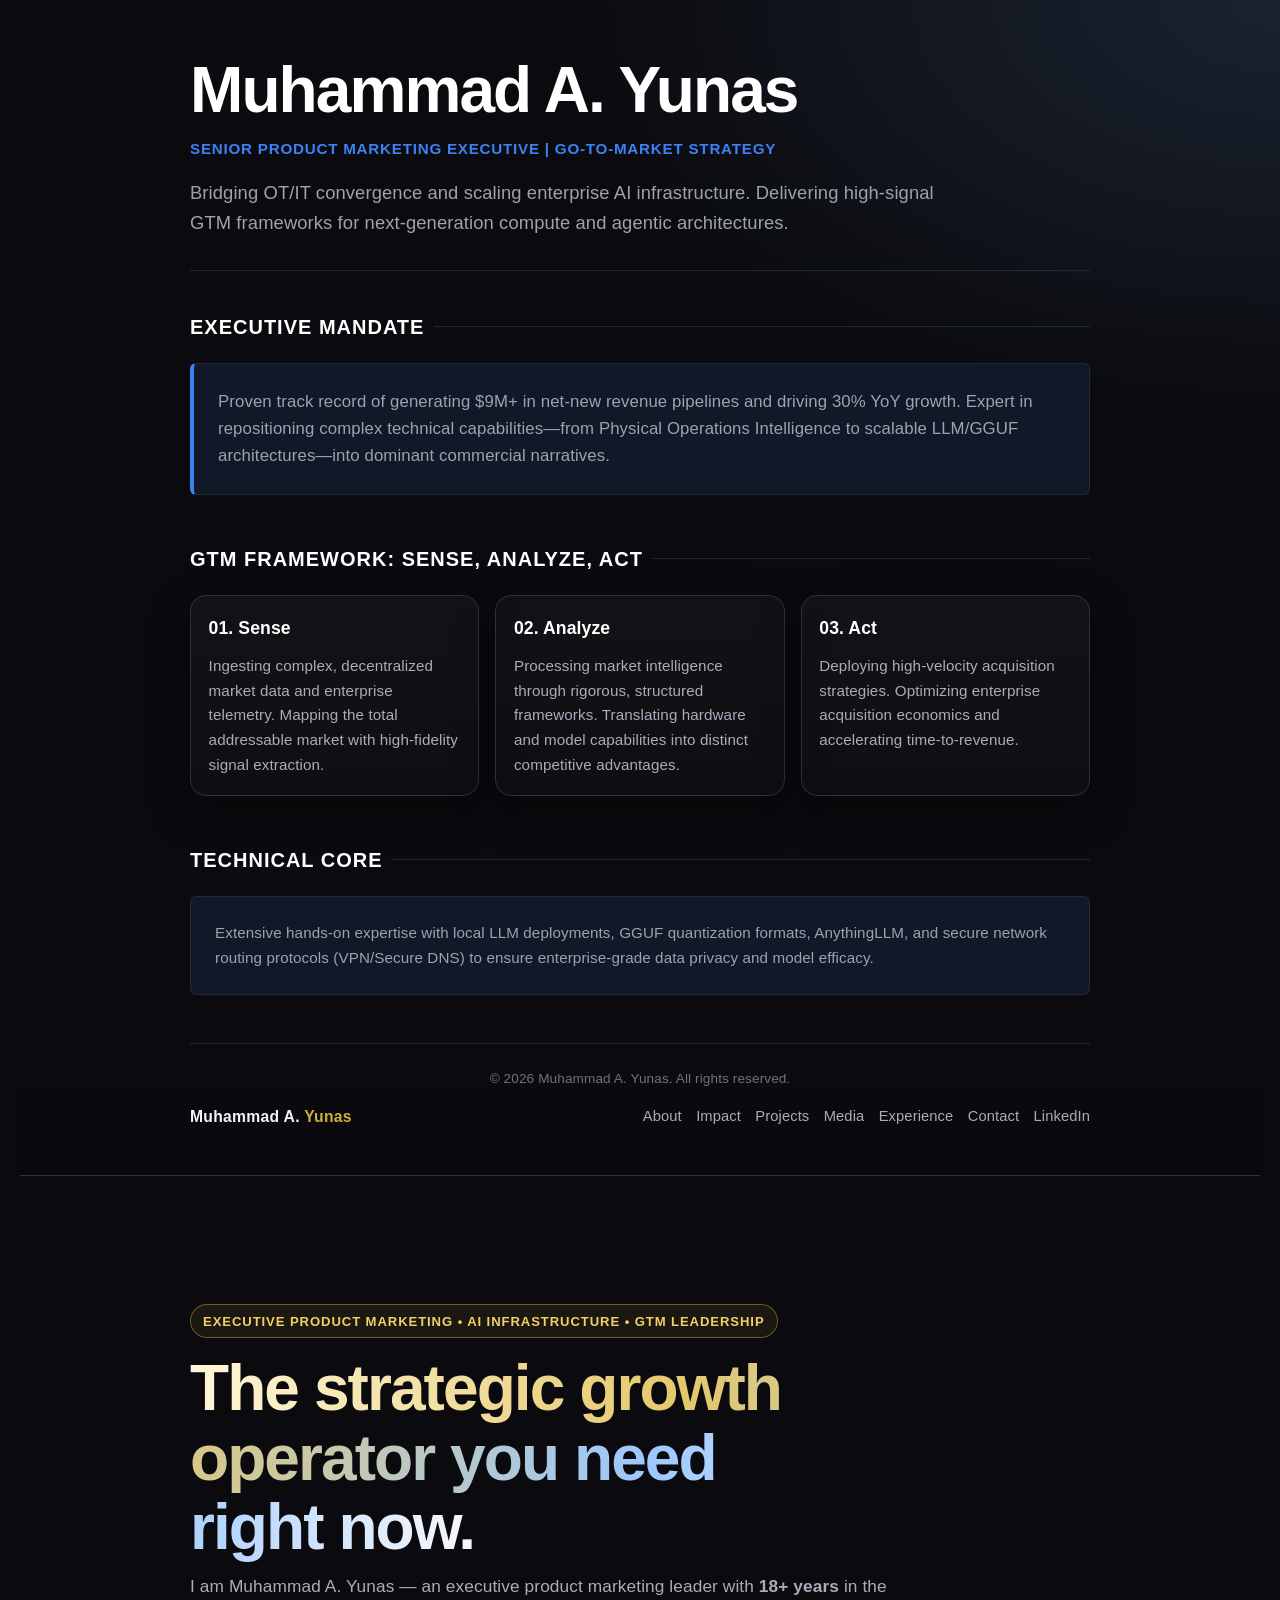
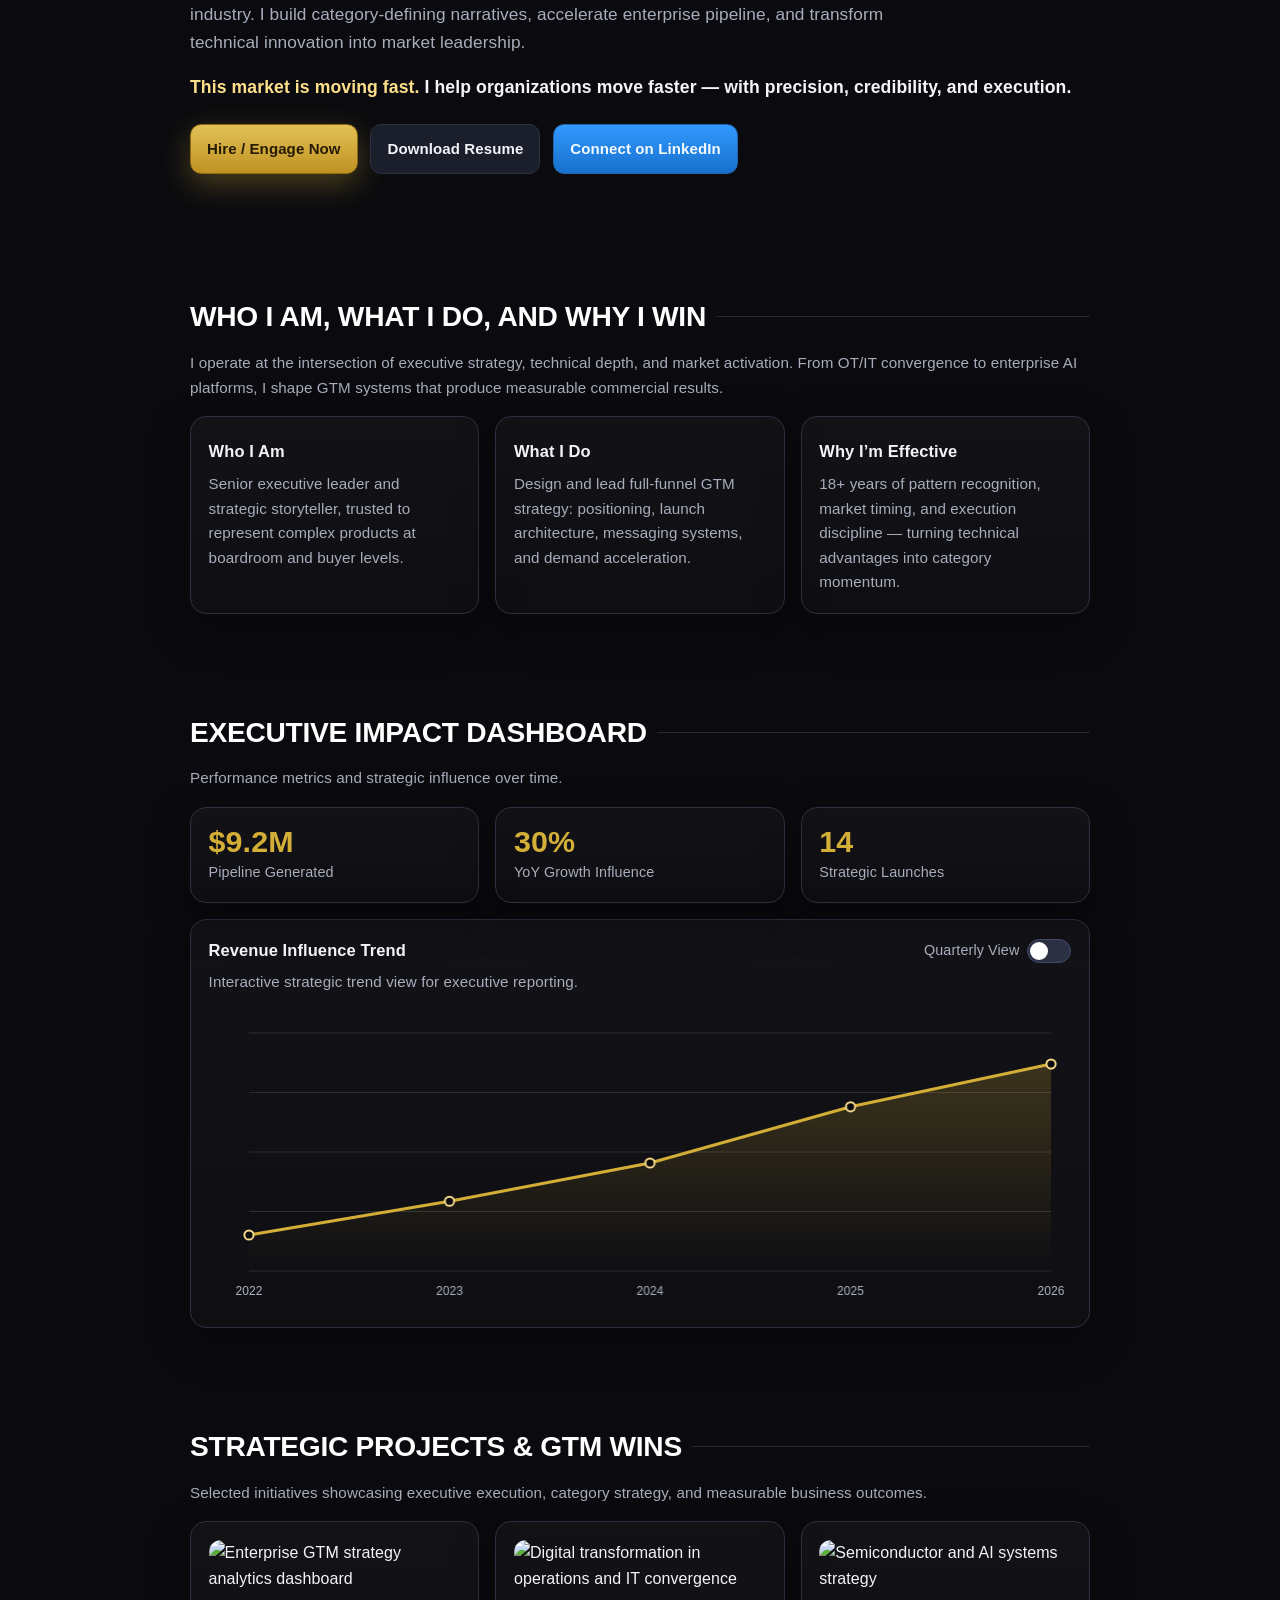
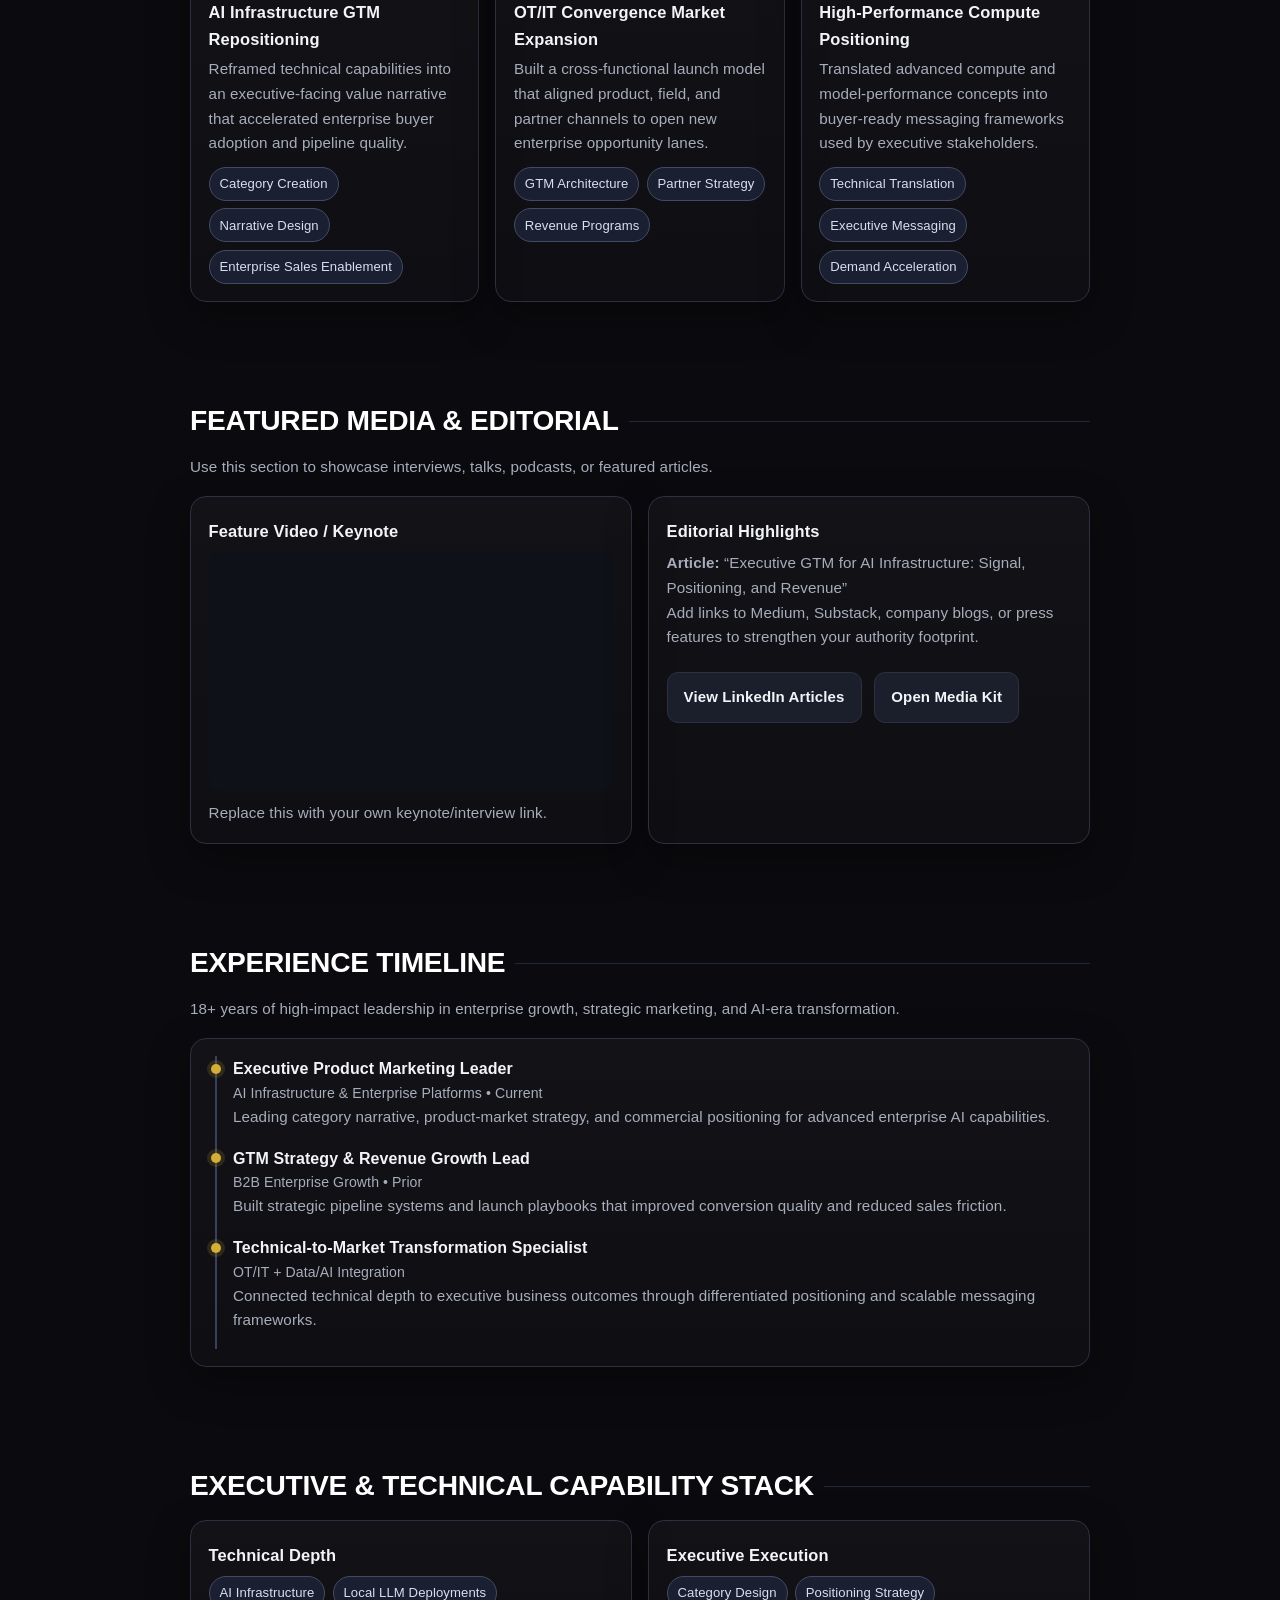
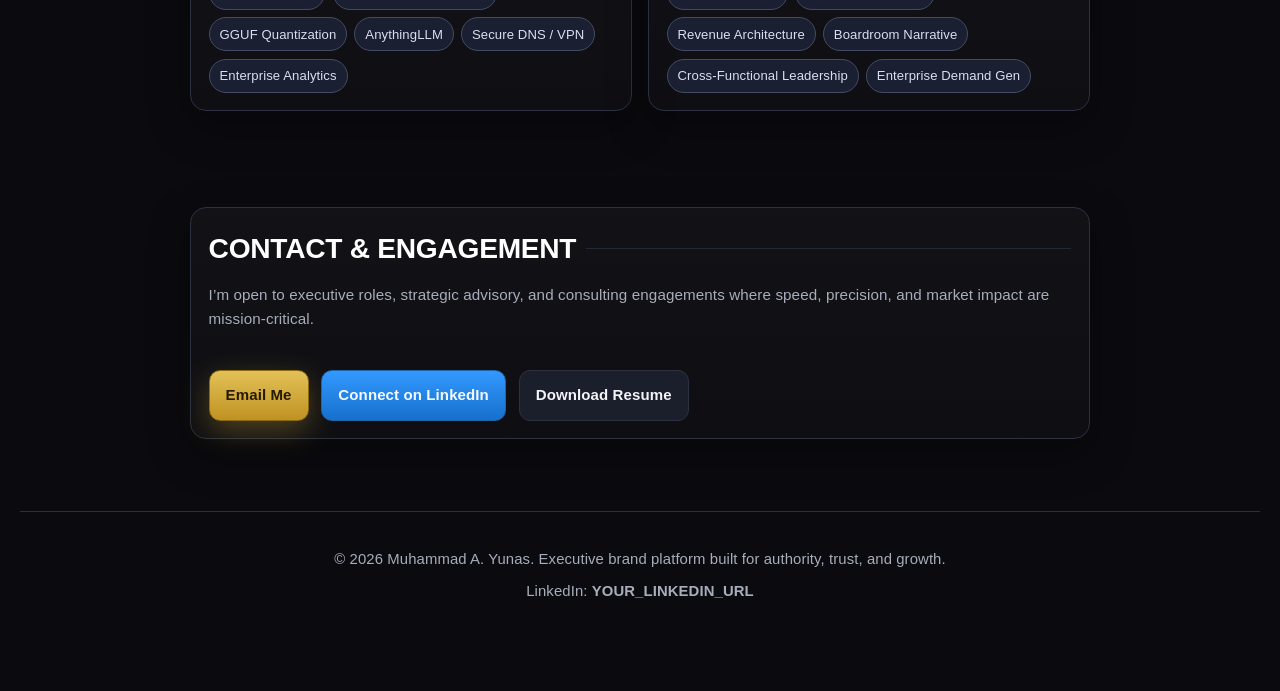
==== index.html @ 3329a117 "Update index.html" ====
<!DOCTYPE html>
<html lang="en">
<head>
  <meta charset="UTF-8">
  <meta name="viewport" content="width=device-width, initial-scale=1.0">
  <meta http-equiv="Content-Security-Policy" content="default-src 'self' 'unsafe-inline';">
  <title>Muhammad A. Yunas | Senior Product Marketing Executive</title>
  <style>
    :root {
      --bg: #090d16;
      --card-bg: #111827;
      --card-border: #1f2937;
      --accent: #3b82f6;
      --text-main: #f3f4f6;
      --text-muted: #9ca3af;
      --text-dim: #6b7280;
    }

    * {
      box-sizing: border-box;
      margin: 0;
      padding: 0;
      font-family: -apple-system, BlinkMacSystemFont, "Segoe UI", Roboto, Helvetica, Arial, sans-serif;
    }

    body {
      background-color: var(--bg);
      color: var(--text-main);
      line-height: 1.6;
      padding: 40px 20px;
    }

    .container {
      max-width: 900px;
      margin: 0 auto;
    }

    header {
      border-bottom: 1px solid var(--card-border);
      padding-bottom: 32px;
      margin-bottom: 40px;
    }

    h1 {
      font-size: 2.25rem;
      font-weight: 700;
      letter-spacing: -0.025em;
      color: #ffffff;
      margin-bottom: 8px;
    }

    .role-badge {
      display: inline-block;
      font-size: 0.95rem;
      font-weight: 600;
      color: var(--accent);
      text-transform: uppercase;
      letter-spacing: 0.05em;
      margin-bottom: 16px;
    }

    .lead {
      font-size: 1.15rem;
      color: var(--text-muted);
      max-width: 750px;
    }

    section {
      margin-bottom: 48px;
    }

    h2 {
      font-size: 1.25rem;
      font-weight: 600;
      text-transform: uppercase;
      letter-spacing: 0.05em;
      color: #ffffff;
      margin-bottom: 20px;
      display: flex;
      align-items: center;
      gap: 10px;
    }

    h2::after {
      content: "";
      flex: 1;
      height: 1px;
      background: var(--card-border);
    }

    .mandate-box {
      background: var(--card-bg);
      border: 1px solid var(--card-border);
      border-left: 4px solid var(--accent);
      padding: 24px;
      border-radius: 6px;
      color: var(--text-muted);
      font-size: 1.05rem;
    }

    .grid {
      display: grid;
      grid-template-columns: repeat(auto-fit, minmax(260px, 1fr));
      gap: 20px;
    }

    .card {
      background: var(--card-bg);
      border: 1px solid var(--card-border);
      padding: 24px;
      border-radius: 6px;
      display: flex;
      flex-direction: column;
    }

    .card-title {
      font-size: 1.1rem;
      font-weight: 600;
      color: #ffffff;
      margin-bottom: 12px;
    }

    .card p {
      font-size: 0.95rem;
      color: var(--text-muted);
    }

    .tech-list {
      background: var(--card-bg);
      border: 1px solid var(--card-border);
      padding: 24px;
      border-radius: 6px;
    }

    .tech-list p {
      color: var(--text-muted);
      font-size: 0.95rem;
    }

    footer {
      border-top: 1px solid var(--card-border);
      padding-top: 24px;
      text-align: center;
      font-size: 0.85rem;
      color: var(--text-dim);
    }
  </style>
</head>
<body>

  <div class="container">
    <header>
      <h1>Muhammad A. Yunas</h1>
      <div class="role-badge">Senior Product Marketing Executive | Go-To-Market Strategy</div>
      <p class="lead">
        Bridging OT/IT convergence and scaling enterprise AI infrastructure. Delivering high-signal GTM frameworks for next-generation compute and agentic architectures.
      </p>
    </header>

    <section>
      <h2>Executive Mandate</h2>
      <div class="mandate-box">
        Proven track record of generating $9M+ in net-new revenue pipelines and driving 30% YoY growth. Expert in repositioning complex technical capabilities—from Physical Operations Intelligence to scalable LLM/GGUF architectures—into dominant commercial narratives.
      </div>
    </section>

    <section>
      <h2>GTM Framework: Sense, Analyze, Act</h2>
      <div class="grid">
        <div class="card">
          <div class="card-title">01. Sense</div>
          <p>Ingesting complex, decentralized market data and enterprise telemetry. Mapping the total addressable market with high-fidelity signal extraction.</p>
        </div>
        <div class="card">
          <div class="card-title">02. Analyze</div>
          <p>Processing market intelligence through rigorous, structured frameworks. Translating hardware and model capabilities into distinct competitive advantages.</p>
        </div>
        <div class="card">
          <div class="card-title">03. Act</div>
          <p>Deploying high-velocity acquisition strategies. Optimizing enterprise acquisition economics and accelerating time-to-revenue.</p>
        </div>
      </div>
    </section>

    <section>
      <h2>Technical Core</h2>
      <div class="tech-list">
        <p>Extensive hands-on expertise with local LLM deployments, GGUF quantization formats, AnythingLLM, and secure network routing protocols (VPN/Secure DNS) to ensure enterprise-grade data privacy and model efficacy.</p>
      </div>
    </section>

    <footer>
      &copy; 2026 Muhammad A. Yunas. All rights reserved.
    </footer>
  </div>

</body>
</html>
<!DOCTYPE html>
<html lang="en">
<head>
  <meta charset="UTF-8" />
  <meta name="viewport" content="width=device-width, initial-scale=1.0" />

  <title>Muhammad A. Yunas | Executive Product Marketing Leader | AI & GTM Strategy</title>
  <meta name="description" content="Muhammad A. Yunas is an Executive Product Marketing Leader with 18+ years of experience in AI infrastructure, enterprise GTM, category creation, and revenue acceleration." />
  <meta name="keywords" content="Muhammad Yunas, Product Marketing Executive, GTM Strategy, AI Infrastructure, Enterprise Marketing, OT IT Convergence, Revenue Growth, Executive Leader" />
  <meta name="author" content="Muhammad A. Yunas" />
  <meta name="theme-color" content="#0f0f10" />
  <link rel="canonical" href="https://muhammad-yunas.com/" />

  <!-- Open Graph -->
  <meta property="og:type" content="website" />
  <meta property="og:title" content="Muhammad A. Yunas | Executive Product Marketing Leader" />
  <meta property="og:description" content="18+ years leading GTM, AI infrastructure positioning, and enterprise growth strategy." />
  <meta property="og:url" content="https://muhammad-yunas.com/" />
  <meta property="og:image" content="https://muhammad-yunas.com/og-image.jpg" />

  <!-- Twitter -->
  <meta name="twitter:card" content="summary_large_image" />
  <meta name="twitter:title" content="Muhammad A. Yunas | Executive Product Marketing Leader" />
  <meta name="twitter:description" content="18+ years in enterprise growth, AI GTM strategy, and executive leadership." />
  <meta name="twitter:image" content="https://muhammad-yunas.com/og-image.jpg" />

  <!-- Preconnect for performance -->
  <link rel="preconnect" href="https://fonts.googleapis.com" />
  <link rel="preconnect" href="https://fonts.gstatic.com" crossorigin />
  <link href="https://fonts.googleapis.com/css2?family=Inter:wght@400;500;600;700;800;900&display=swap" rel="stylesheet" />

  <style>
    :root {
      --bg: #0b0b0f;
      --panel: #14141c;
      --panel-2: #1a1b24;
      --text: #f2f4f8;
      --muted: #a7adbb;
      --gold: #d4af37;
      --gold-deep: #b9901f;
      --line: #2c3040;
      --blue: #74b3ff;
      --success: #3cd48b;
      --radius: 16px;
      --max: 1180px;
      --shadow: 0 15px 40px rgba(0,0,0,.35);
    }

    * { box-sizing: border-box; }
    html { scroll-behavior: smooth; }
    body {
      margin: 0;
      font-family: "Inter", system-ui, -apple-system, Segoe UI, Roboto, Arial, sans-serif;
      background:
        radial-gradient(1100px 500px at 0% -10%, rgba(212,175,55,.15), transparent 60%),
        radial-gradient(1200px 700px at 100% 0%, rgba(116,179,255,.14), transparent 60%),
        var(--bg);
      color: var(--text);
      line-height: 1.62;
      letter-spacing: .1px;
    }

    a { color: inherit; text-decoration: none; }
    img { max-width: 100%; display: block; border-radius: 12px; }

    .container {
      width: min(var(--max), 92vw);
      margin: 0 auto;
    }

    .topbar {
      position: sticky;
      top: 0;
      z-index: 100;
      backdrop-filter: blur(10px);
      background: rgba(11,11,15,.78);
      border-bottom: 1px solid var(--line);
    }

    .topbar-inner {
      display: flex;
      align-items: center;
      justify-content: space-between;
      gap: 1rem;
      padding: .85rem 0;
    }

    .brand {
      font-weight: 800;
      letter-spacing: .3px;
      font-size: .98rem;
      white-space: nowrap;
    }

    .brand span {
      color: var(--gold);
    }

    .nav {
      display: flex;
      flex-wrap: wrap;
      gap: .9rem;
      align-items: center;
      justify-content: flex-end;
    }

    .nav a {
      color: var(--muted);
      font-size: .92rem;
      font-weight: 500;
    }

    .nav a:hover { color: var(--gold); }

    .hero {
      padding: 5.5rem 0 3rem;
      position: relative;
    }

    .eyebrow {
      display: inline-flex;
      align-items: center;
      gap: .5rem;
      padding: .35rem .75rem;
      border-radius: 999px;
      border: 1px solid rgba(212,175,55,.45);
      background: rgba(212,175,55,.08);
      color: #f2cf67;
      font-size: .82rem;
      font-weight: 600;
      text-transform: uppercase;
      letter-spacing: .9px;
    }

    h1 {
      margin: 1rem 0 .7rem;
      font-size: clamp(2rem, 5vw, 4rem);
      line-height: 1.08;
      letter-spacing: -.03em;
      max-width: 18ch;
    }

    .headline {
      background: linear-gradient(90deg, #fff6d8, #e5c86d 35%, #9cc8ff 75%, #f8f9fb);
      -webkit-background-clip: text;
      background-clip: text;
      color: transparent;
    }

    .subhead {
      color: var(--muted);
      max-width: 75ch;
      font-size: 1.08rem;
    }

    .lead-claim {
      margin: 1rem 0 0;
      font-weight: 700;
      color: #f3f5f9;
      font-size: 1.1rem;
    }

    .cta-row {
      display: flex;
      gap: .8rem;
      flex-wrap: wrap;
      margin-top: 1.4rem;
    }

    .btn {
      display: inline-flex;
      align-items: center;
      justify-content: center;
      gap: .45rem;
      padding: .75rem 1rem;
      border-radius: 11px;
      border: 1px solid var(--line);
      font-weight: 650;
      background: #1b1f2c;
      transition: .2s ease;
      font-size: .94rem;
    }

    .btn:hover { transform: translateY(-1px); border-color: #46506a; }

    .btn.primary {
      background: linear-gradient(180deg, #e3c157, #bf9222);
      color: #261a00;
      border-color: #8c6a12;
      box-shadow: 0 10px 30px rgba(212,175,55,.32);
    }

    .btn.linkedin {
      background: linear-gradient(180deg, #3399ff, #1670cc);
      border-color: #1f66ab;
      color: #f4faff;
    }

    .section {
      padding: 1.5rem 0;
    }

    .section h2 {
      font-size: clamp(1.25rem, 2.2vw, 1.9rem);
      margin: 0 0 .7rem;
      letter-spacing: -.01em;
    }

    .section .kicker {
      color: var(--muted);
      font-size: .95rem;
      margin-bottom: 1rem;
    }

    .grid {
      display: grid;
      gap: 1rem;
    }

    .g-2 { grid-template-columns: repeat(2, minmax(0,1fr)); }
    .g-3 { grid-template-columns: repeat(3, minmax(0,1fr)); }
    @media (max-width: 980px) { .g-2, .g-3 { grid-template-columns: 1fr; } }

    .card {
      background: linear-gradient(180deg, rgba(255,255,255,.03), rgba(255,255,255,.015));
      border: 1px solid var(--line);
      border-radius: var(--radius);
      padding: 1.1rem;
      box-shadow: var(--shadow);
    }

    .card h3 {
      margin: .2rem 0 .45rem;
      font-size: 1.03rem;
    }

    .card p { margin: 0; color: var(--muted); }

    .kpi-box .value {
      font-size: 1.9rem;
      line-height: 1;
      font-weight: 850;
      color: var(--gold);
    }

    .kpi-box .label {
      color: var(--muted);
      font-size: .9rem;
      margin-top: .3rem;
    }

    .timeline {
      border-left: 2px solid #394059;
      margin-left: .4rem;
      padding-left: 1rem;
    }

    .timeline-item {
      margin-bottom: 1rem;
      position: relative;
    }

    .timeline-item::before {
      content: "";
      width: 10px; height: 10px;
      border-radius: 999px;
      position: absolute;
      left: -1.36rem;
      top: .48rem;
      background: var(--gold);
      box-shadow: 0 0 0 4px rgba(212,175,55,.15);
    }

    .role { font-weight: 700; }
    .meta { color: var(--muted); font-size: .88rem; }

    .pills { display: flex; flex-wrap: wrap; gap: .45rem; }
    .pill {
      border: 1px solid #434b64;
      border-radius: 999px;
      background: #1a2031;
      color: #d8dfef;
      font-size: .82rem;
      padding: .34rem .62rem;
    }

    .project-card h3 {
      margin-top: .45rem;
      margin-bottom: .3rem;
    }

    .project-tags {
      margin-top: .7rem;
      display: flex;
      gap: .45rem;
      flex-wrap: wrap;
    }

    .media-item iframe {
      width: 100%;
      height: 240px;
      border: 0;
      border-radius: 12px;
      background: #0f1119;
    }

    .chart-wrap {
      margin-top: .9rem;
      height: 300px;
      position: relative;
    }

    canvas { width: 100%; height: 100%; }

    .footer {
      margin-top: 2rem;
      border-top: 1px solid var(--line);
      padding: 2.2rem 0 3rem;
      color: var(--muted);
      font-size: .93rem;
    }

    .reveal {
      opacity: 0;
      transform: translateY(10px);
      transition: .5s ease;
    }

    .reveal.show {
      opacity: 1;
      transform: translateY(0);
    }

    .small {
      color: var(--muted);
      font-size: .9rem;
    }

    .chart-toggle {
      display: inline-flex;
      align-items: center;
      gap: .5rem;
      color: var(--muted);
      font-size: .9rem;
      user-select: none;
      cursor: pointer;
    }

    .switch {
      width: 44px;
      height: 24px;
      border-radius: 999px;
      background: #2b3042;
      border: 1px solid #404867;
      position: relative;
    }
    .switch::after {
      content: "";
      position: absolute;
      top: 2px; left: 2px;
      width: 18px; height: 18px;
      border-radius: 50%;
      background: #fff;
      transition: .2s ease;
    }
    .switch.on::after { transform: translateX(20px); }

    .highlight {
      color: #ffe08a;
      font-weight: 700;
    }
  </style>

  <!-- Structured Data for SEO -->
  <script type="application/ld+json">
  {
    "@context":"https://schema.org",
    "@type":"Person",
    "name":"Muhammad A. Yunas",
    "url":"https://muhammad-yunas.com/",
    "sameAs":[
      "YOUR_LINKEDIN_URL"
    ],
    "jobTitle":"Executive Product Marketing Leader",
    "description":"Executive Product Marketing Leader with 18+ years in enterprise GTM, AI infrastructure strategy, and revenue acceleration."
  }
  </script>
</head>
<body>
  <header class="topbar">
    <div class="container topbar-inner">
      <div class="brand">Muhammad A. <span>Yunas</span></div>
      <nav class="nav" aria-label="Primary navigation">
        <a href="#about">About</a>
        <a href="#impact">Impact</a>
        <a href="#projects">Projects</a>
        <a href="#media">Media</a>
        <a href="#experience">Experience</a>
        <a href="#contact">Contact</a>
        <a href="YOUR_LINKEDIN_URL" target="_blank" rel="noopener noreferrer">LinkedIn</a>
      </nav>
    </div>
  </header>

  <main class="container">
    <section class="hero reveal">
      <div class="eyebrow">Executive Product Marketing • AI Infrastructure • GTM Leadership</div>
      <h1><span class="headline">The strategic growth operator you need right now.</span></h1>
      <p class="subhead">
        I am Muhammad A. Yunas — an executive product marketing leader with <strong>18+ years</strong> in the industry.
        I build category-defining narratives, accelerate enterprise pipeline, and transform technical innovation into market leadership.
      </p>
      <p class="lead-claim">
        <span class="highlight">This market is moving fast.</span> I help organizations move faster — with precision, credibility, and execution.
      </p>

      <div class="cta-row">
        <a class="btn primary" href="#contact">Hire / Engage Now</a>
        <a class="btn" href="resume.pdf" download>Download Resume</a>
        <a class="btn linkedin" href="YOUR_LINKEDIN_URL" target="_blank" rel="noopener noreferrer">Connect on LinkedIn</a>
      </div>
    </section>

    <section class="section reveal" id="about">
      <h2>Who I Am, What I Do, and Why I Win</h2>
      <p class="kicker">
        I operate at the intersection of executive strategy, technical depth, and market activation.
        From OT/IT convergence to enterprise AI platforms, I shape GTM systems that produce measurable commercial results.
      </p>
      <div class="grid g-3">
        <article class="card">
          <h3>Who I Am</h3>
          <p>Senior executive leader and strategic storyteller, trusted to represent complex products at boardroom and buyer levels.</p>
        </article>
        <article class="card">
          <h3>What I Do</h3>
          <p>Design and lead full-funnel GTM strategy: positioning, launch architecture, messaging systems, and demand acceleration.</p>
        </article>
        <article class="card">
          <h3>Why I’m Effective</h3>
          <p>18+ years of pattern recognition, market timing, and execution discipline — turning technical advantages into category momentum.</p>
        </article>
      </div>
    </section>

    <section class="section reveal" id="impact">
      <h2>Executive Impact Dashboard</h2>
      <p class="kicker">Performance metrics and strategic influence over time.</p>

      <div class="grid g-3">
        <article class="card kpi-box">
          <div class="value" data-target="9.2" data-prefix="$" data-suffix="M">0</div>
          <div class="label">Pipeline Generated</div>
        </article>
        <article class="card kpi-box">
          <div class="value" data-target="30" data-suffix="%">0</div>
          <div class="label">YoY Growth Influence</div>
        </article>
        <article class="card kpi-box">
          <div class="value" data-target="14">0</div>
          <div class="label">Strategic Launches</div>
        </article>
      </div>

      <article class="card" style="margin-top:1rem;">
        <div style="display:flex;align-items:center;justify-content:space-between;gap:1rem;flex-wrap:wrap;">
          <h3 style="margin:0;">Revenue Influence Trend</h3>
          <label class="chart-toggle" for="chartMode">
            <span>Quarterly View</span>
            <input id="chartMode" type="checkbox" hidden />
            <span class="switch" id="chartSwitch"></span>
          </label>
        </div>
        <p class="small" style="margin:.4rem 0 0;">Interactive strategic trend view for executive reporting.</p>
        <div class="chart-wrap">
          <canvas id="impactChart" aria-label="Revenue Influence Chart"></canvas>
        </div>
      </article>
    </section>

    <section class="section reveal" id="projects">
      <h2>Strategic Projects & GTM Wins</h2>
      <p class="kicker">Selected initiatives showcasing executive execution, category strategy, and measurable business outcomes.</p>

      <div class="grid g-3">
        <article class="card project-card">
          <img src="https://images.unsplash.com/photo-1551288049-bebda4e38f71?q=80&w=1200&auto=format&fit=crop" alt="Enterprise GTM strategy analytics dashboard" />
          <h3>AI Infrastructure GTM Repositioning</h3>
          <p>Reframed technical capabilities into an executive-facing value narrative that accelerated enterprise buyer adoption and pipeline quality.</p>
          <div class="project-tags">
            <span class="pill">Category Creation</span>
            <span class="pill">Narrative Design</span>
            <span class="pill">Enterprise Sales Enablement</span>
          </div>
        </article>

        <article class="card project-card">
          <img src="https://images.unsplash.com/photo-1451187580459-43490279c0fa?q=80&w=1200&auto=format&fit=crop" alt="Digital transformation in operations and IT convergence" />
          <h3>OT/IT Convergence Market Expansion</h3>
          <p>Built a cross-functional launch model that aligned product, field, and partner channels to open new enterprise opportunity lanes.</p>
          <div class="project-tags">
            <span class="pill">GTM Architecture</span>
            <span class="pill">Partner Strategy</span>
            <span class="pill">Revenue Programs</span>
          </div>
        </article>

        <article class="card project-card">
          <img src="https://images.unsplash.com/photo-1518770660439-4636190af475?q=80&w=1200&auto=format&fit=crop" alt="Semiconductor and AI systems strategy" />
          <h3>High-Performance Compute Positioning</h3>
          <p>Translated advanced compute and model-performance concepts into buyer-ready messaging frameworks used by executive stakeholders.</p>
          <div class="project-tags">
            <span class="pill">Technical Translation</span>
            <span class="pill">Executive Messaging</span>
            <span class="pill">Demand Acceleration</span>
          </div>
        </article>
      </div>
    </section>

    <section class="section reveal" id="media">
      <h2>Featured Media & Editorial</h2>
      <p class="kicker">Use this section to showcase interviews, talks, podcasts, or featured articles.</p>

      <div class="grid g-2">
        <article class="card media-item">
          <h3>Feature Video / Keynote</h3>
          <iframe src="https://www.youtube.com/embed/dQw4w9WgXcQ" title="Featured video" allowfullscreen></iframe>
          <p class="small" style="margin-top:.6rem;">Replace this with your own keynote/interview link.</p>
        </article>

        <article class="card">
          <h3>Editorial Highlights</h3>
          <p><strong>Article:</strong> “Executive GTM for AI Infrastructure: Signal, Positioning, and Revenue”</p>
          <p class="small">Add links to Medium, Substack, company blogs, or press features to strengthen your authority footprint.</p>
          <div class="cta-row">
            <a class="btn" href="YOUR_LINKEDIN_URL" target="_blank" rel="noopener noreferrer">View LinkedIn Articles</a>
            <a class="btn" href="#">Open Media Kit</a>
          </div>
        </article>
      </div>
    </section>

    <section class="section reveal" id="experience">
      <h2>Experience Timeline</h2>
      <p class="kicker">18+ years of high-impact leadership in enterprise growth, strategic marketing, and AI-era transformation.</p>
      <article class="card">
        <div class="timeline">
          <div class="timeline-item">
            <div class="role">Executive Product Marketing Leader</div>
            <div class="meta">AI Infrastructure & Enterprise Platforms • Current</div>
            <p>Leading category narrative, product-market strategy, and commercial positioning for advanced enterprise AI capabilities.</p>
          </div>

          <div class="timeline-item">
            <div class="role">GTM Strategy & Revenue Growth Lead</div>
            <div class="meta">B2B Enterprise Growth • Prior</div>
            <p>Built strategic pipeline systems and launch playbooks that improved conversion quality and reduced sales friction.</p>
          </div>

          <div class="timeline-item">
            <div class="role">Technical-to-Market Transformation Specialist</div>
            <div class="meta">OT/IT + Data/AI Integration</div>
            <p>Connected technical depth to executive business outcomes through differentiated positioning and scalable messaging frameworks.</p>
          </div>
        </div>
      </article>
    </section>

    <section class="section reveal" id="skills">
      <h2>Executive & Technical Capability Stack</h2>
      <div class="grid g-2">
        <article class="card">
          <h3>Technical Depth</h3>
          <div class="pills">
            <span class="pill">AI Infrastructure</span>
            <span class="pill">Local LLM Deployments</span>
            <span class="pill">GGUF Quantization</span>
            <span class="pill">AnythingLLM</span>
            <span class="pill">Secure DNS / VPN</span>
            <span class="pill">Enterprise Analytics</span>
          </div>
        </article>

        <article class="card">
          <h3>Executive Execution</h3>
          <div class="pills">
            <span class="pill">Category Design</span>
            <span class="pill">Positioning Strategy</span>
            <span class="pill">Revenue Architecture</span>
            <span class="pill">Boardroom Narrative</span>
            <span class="pill">Cross-Functional Leadership</span>
            <span class="pill">Enterprise Demand Gen</span>
          </div>
        </article>
      </div>
    </section>

    <section class="section reveal" id="contact">
      <article class="card">
        <h2 style="margin-top:0;">Contact & Engagement</h2>
        <p class="kicker">
          I’m open to executive roles, strategic advisory, and consulting engagements where speed, precision, and market impact are mission-critical.
        </p>
        <div class="cta-row">
          <a class="btn primary" href="mailto:contact@muhammad-yunas.com">Email Me</a>
          <a class="btn linkedin" href="YOUR_LINKEDIN_URL" target="_blank" rel="noopener noreferrer">Connect on LinkedIn</a>
          <a class="btn" href="resume.pdf" download>Download Resume</a>
        </div>
      </article>
    </section>
  </main>

  <footer class="footer">
    <div class="container">
      <div>© <span id="year"></span> Muhammad A. Yunas. Executive brand platform built for authority, trust, and growth.</div>
      <div style="margin-top:.45rem;">
        LinkedIn: <a href="YOUR_LINKEDIN_URL" target="_blank" rel="noopener noreferrer"><strong>YOUR_LINKEDIN_URL</strong></a>
      </div>
    </div>
  </footer>

  <script>
    // ---- Reveal on scroll ----
    const reveals = document.querySelectorAll('.reveal');
    const io = new IntersectionObserver((entries) => {
      entries.forEach(entry => {
        if (entry.isIntersecting) entry.target.classList.add('show');
      });
    }, { threshold: 0.12 });
    reveals.forEach(el => io.observe(el));

    // ---- Counters ----
    function animateCounter(el) {
      const target = parseFloat(el.dataset.target || "0");
      const prefix = el.dataset.prefix || "";
      const suffix = el.dataset.suffix || "";
      const isDecimal = (target % 1) !== 0;
      const duration = 1200;
      const start = performance.now();

      function tick(now) {
        const p = Math.min((now - start) / duration, 1);
        const eased = 1 - Math.pow(1 - p, 3);
        const val = target * eased;
        el.textContent = prefix + (isDecimal ? val.toFixed(1) : Math.round(val)) + suffix;
        if (p < 1) requestAnimationFrame(tick);
      }
      requestAnimationFrame(tick);
    }

    document.querySelectorAll('.value').forEach(animateCounter);

    // ---- Canvas chart (no external libs) ----
    const annual = {
      labels: ['2022','2023','2024','2025','2026'],
      revenue: [1.6, 3.1, 4.8, 7.3, 9.2]
    };
    const quarterly = {
      labels: ['Q1','Q2','Q3','Q4'],
      revenue: [1.9, 2.1, 2.4, 2.8]
    };

    const chartCanvas = document.getElementById('impactChart');
    const chartCtx = chartCanvas.getContext('2d');
    const chartMode = document.getElementById('chartMode');
    const chartSwitch = document.getElementById('chartSwitch');

    function fitCanvas(canvas, ctx) {
      const dpr = Math.max(1, window.devicePixelRatio || 1);
      const rect = canvas.getBoundingClientRect();
      canvas.width = Math.round(rect.width * dpr);
      canvas.height = Math.round(rect.height * dpr);
      ctx.setTransform(dpr, 0, 0, dpr, 0, 0);
    }

    function drawLineChart(data) {
      fitCanvas(chartCanvas, chartCtx);

      const w = chartCanvas.clientWidth;
      const h = chartCanvas.clientHeight;
      chartCtx.clearRect(0, 0, w, h);

      const pad = { t: 24, r: 20, b: 38, l: 40 };
      const cw = w - pad.l - pad.r;
      const ch = h - pad.t - pad.b;

      // Grid
      chartCtx.strokeStyle = 'rgba(255,255,255,.12)';
      chartCtx.lineWidth = 1;
      for (let i = 0; i <= 4; i++) {
        const y = pad.t + (ch / 4) * i;
        chartCtx.beginPath();
        chartCtx.moveTo(pad.l, y);
        chartCtx.lineTo(w - pad.r, y);
        chartCtx.stroke();
      }

      const maxY = Math.max(...data.revenue) * 1.15;
      const stepX = cw / (data.labels.length - 1 || 1);

      // Area
      const grad = chartCtx.createLinearGradient(0, pad.t, 0, h - pad.b);
      grad.addColorStop(0, 'rgba(212,175,55,.25)');
      grad.addColorStop(1, 'rgba(212,175,55,0)');
      chartCtx.beginPath();
      data.revenue.forEach((v, i) => {
        const x = pad.l + stepX * i;
        const y = pad.t + ch - (v / maxY) * ch;
        if (i === 0) chartCtx.moveTo(x, y);
        else chartCtx.lineTo(x, y);
      });
      chartCtx.lineTo(pad.l + stepX * (data.labels.length - 1), h - pad.b);
      chartCtx.lineTo(pad.l, h - pad.b);
      chartCtx.closePath();
      chartCtx.fillStyle = grad;
      chartCtx.fill();

      // Line
      chartCtx.beginPath();
      data.revenue.forEach((v, i) => {
        const x = pad.l + stepX * i;
        const y = pad.t + ch - (v / maxY) * ch;
        if (i === 0) chartCtx.moveTo(x, y);
        else chartCtx.lineTo(x, y);
      });
      chartCtx.strokeStyle = '#d4af37';
      chartCtx.lineWidth = 3;
      chartCtx.stroke();

      // Points + labels
      data.revenue.forEach((v, i) => {
        const x = pad.l + stepX * i;
        const y = pad.t + ch - (v / maxY) * ch;

        chartCtx.beginPath();
        chartCtx.arc(x, y, 4.6, 0, Math.PI * 2);
        chartCtx.fillStyle = '#0b0b0f';
        chartCtx.fill();
        chartCtx.lineWidth = 2;
        chartCtx.strokeStyle = '#f3d888';
        chartCtx.stroke();

        chartCtx.fillStyle = '#aeb4c2';
        chartCtx.font = '12px Inter, sans-serif';
        chartCtx.textAlign = 'center';
        chartCtx.fillText(data.labels[i], x, h - 14);
      });
    }

    function renderChart() {
      const isQuarter = chartMode.checked;
      chartSwitch.classList.toggle('on', isQuarter);
      drawLineChart(isQuarter ? quarterly : annual);
    }

    chartMode.addEventListener('change', renderChart);
    window.addEventListener('resize', renderChart);
    renderChart();

    document.getElementById('year').textContent = new Date().getFullYear();
  </script>
</body>
</html>
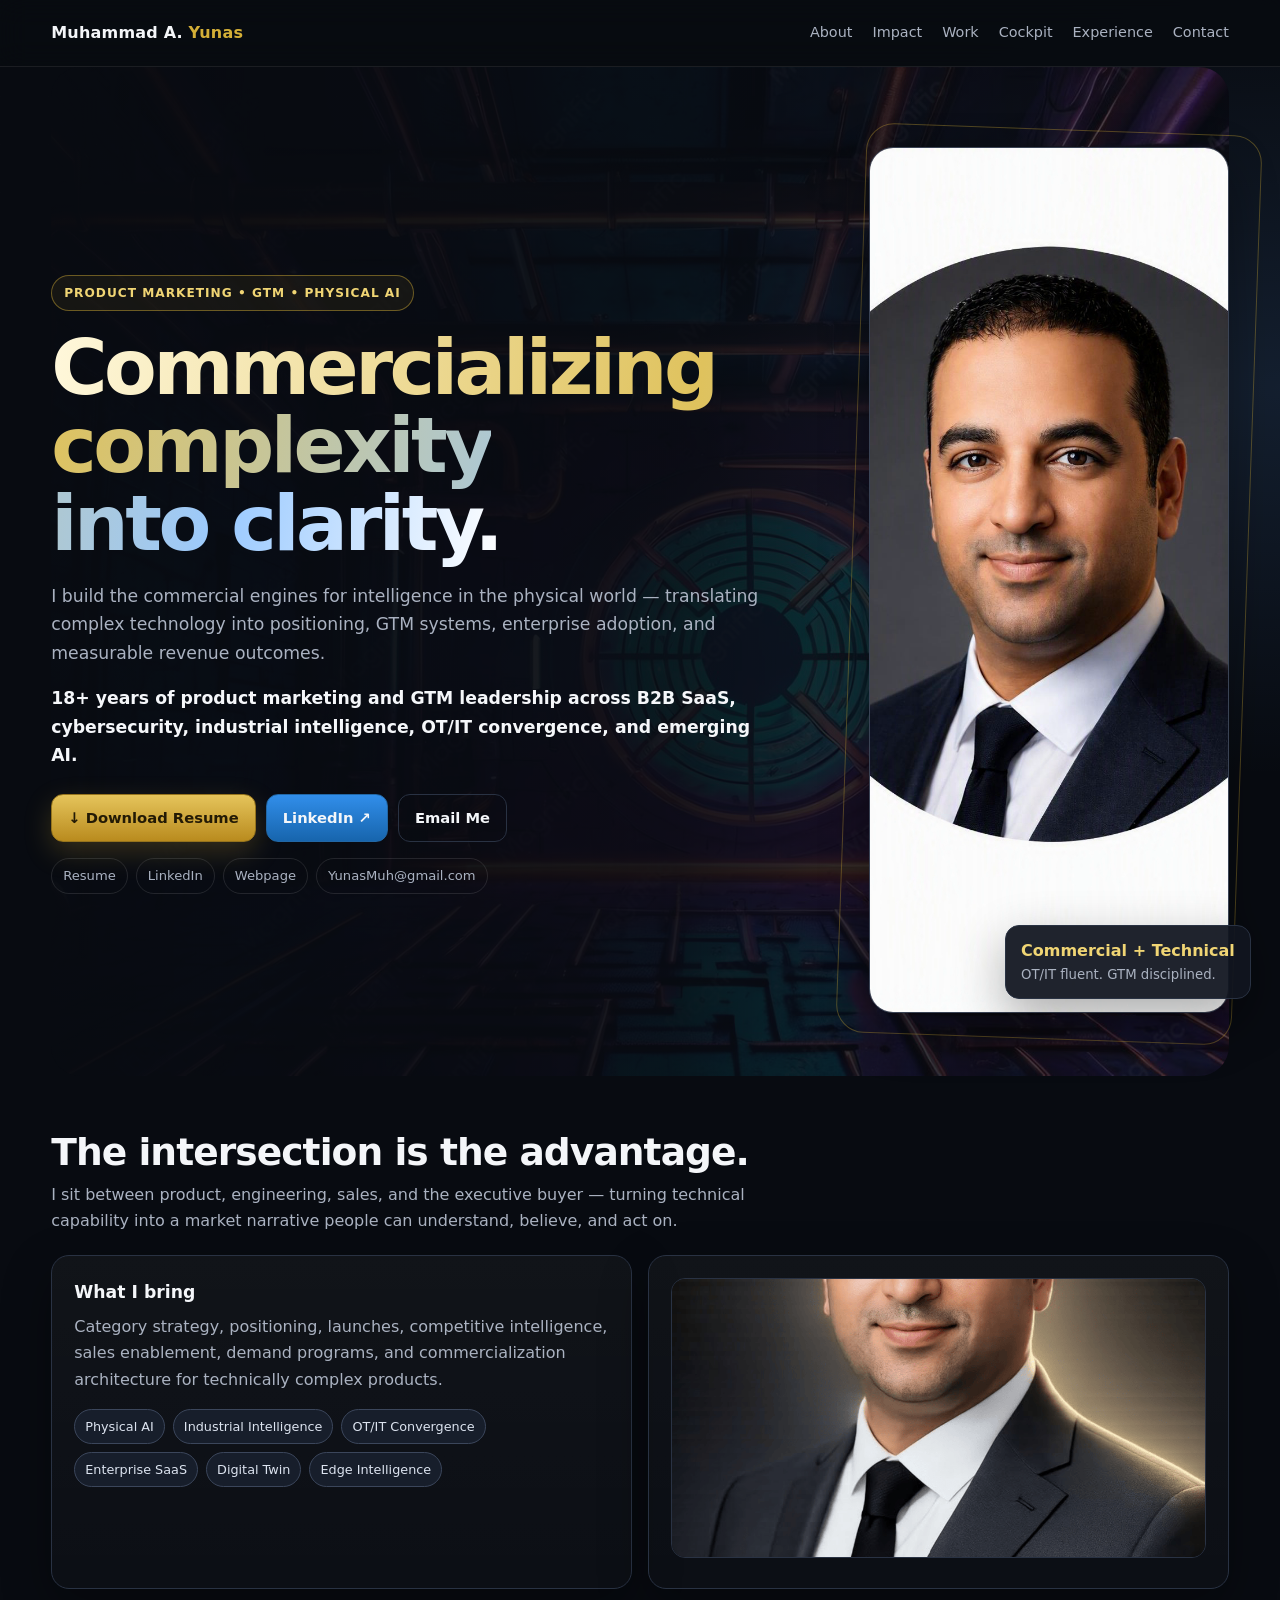
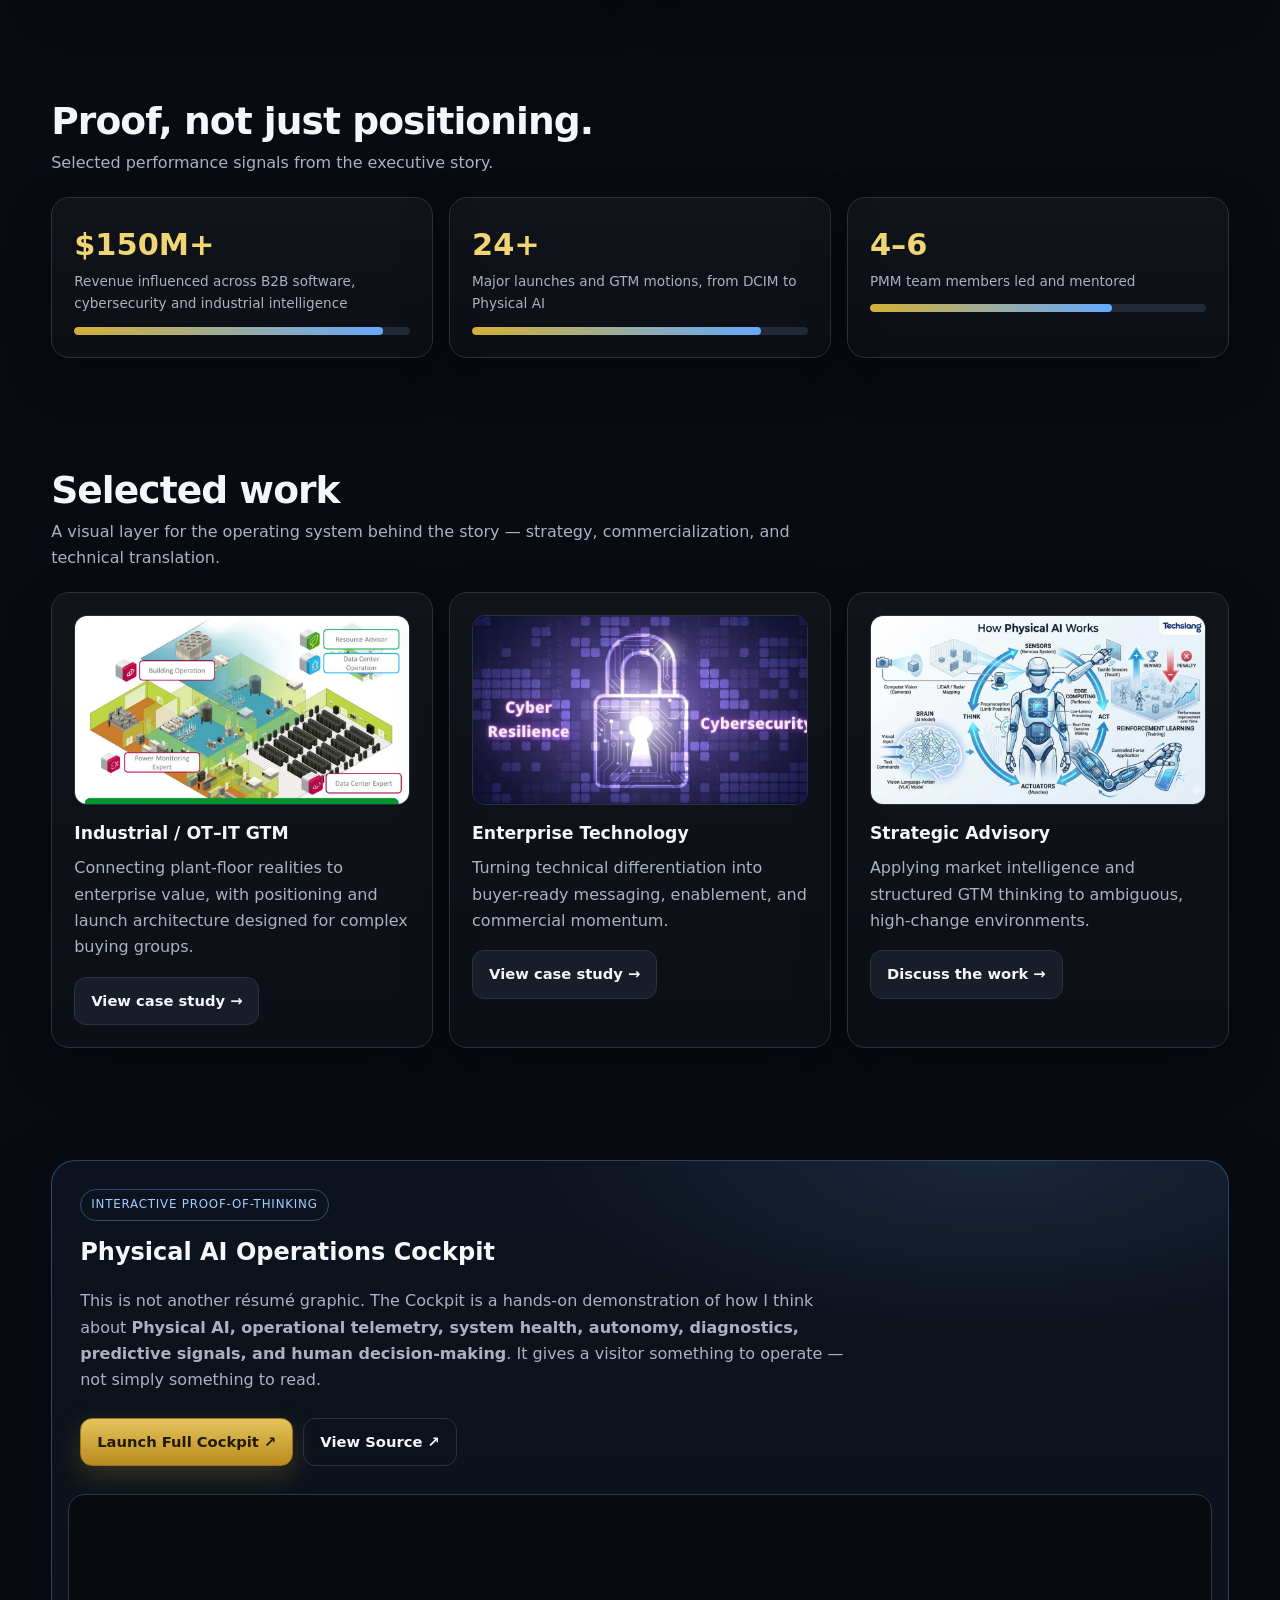
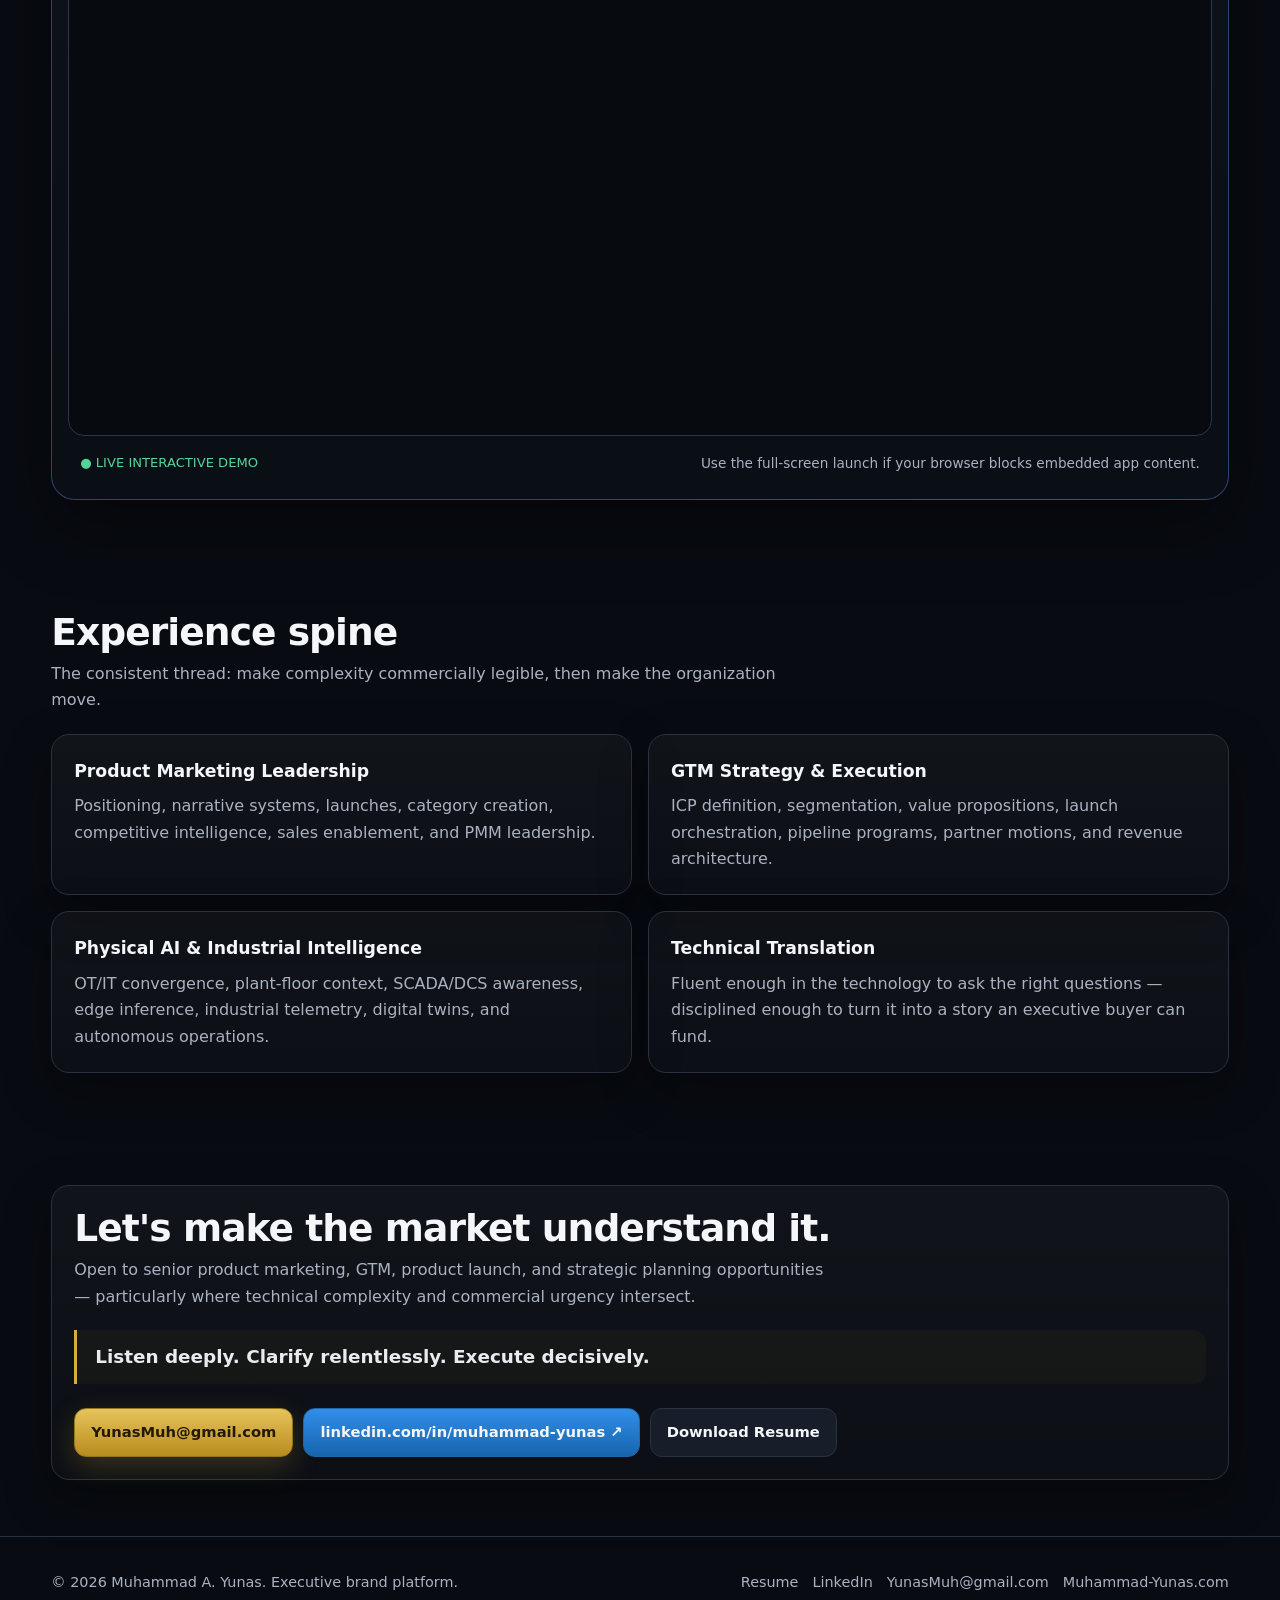
==== commit 5e355d39: "Finalize executive portfolio homepage, cockpit integration, assets, and QA fixes" ====
--- a/index.html
+++ b/index.html
@@ -1,962 +1,78 @@
-<!DOCTYPE html>
+<!doctype html>
 <html lang="en">
 <head>
-  <meta charset="UTF-8">
-  <meta name="viewport" content="width=device-width, initial-scale=1.0">
-  <meta http-equiv="Content-Security-Policy" content="default-src 'self' 'unsafe-inline';">
-  <title>Muhammad A. Yunas | Senior Product Marketing Executive</title>
+  <meta charset="utf-8">
+  <meta name="viewport" content="width=device-width, initial-scale=1">
+  <meta name="theme-color" content="#0b0d12">
+  <meta name="description" content="Muhammad A. Yunas — executive product marketing and GTM leader specializing in Physical AI, OT/IT convergence, industrial intelligence, and enterprise software commercialization.">
+  <meta name="author" content="Muhammad A. Yunas">
+  <link rel="canonical" href="https://muhammad-yunas.com/">
+  <meta property="og:type" content="website">
+  <meta property="og:title" content="Muhammad A. Yunas | Product Marketing & GTM Executive">
+  <meta property="og:description" content="Commercializing complexity into clarity that drives market adoption and revenue outcomes.">
+  <meta property="og:url" content="https://muhammad-yunas.com/">
+  <meta property="og:image" content="https://muhammad-yunas.com/assets/og-preview.png">
+  <meta name="twitter:card" content="summary_large_image">
+  <meta name="twitter:title" content="Muhammad A. Yunas | Product Marketing & GTM Executive">
+  <meta name="twitter:description" content="Physical AI, OT/IT convergence, industrial intelligence and enterprise GTM.">
+  <meta name="twitter:image" content="https://muhammad-yunas.com/assets/og-preview.png">
+  <title>Muhammad A. Yunas | Product Marketing & GTM Executive</title>
   <style>
-    :root {
-      --bg: #090d16;
-      --card-bg: #111827;
-      --card-border: #1f2937;
-      --accent: #3b82f6;
-      --text-main: #f3f4f6;
-      --text-muted: #9ca3af;
-      --text-dim: #6b7280;
-    }
-
-    * {
-      box-sizing: border-box;
-      margin: 0;
-      padding: 0;
-      font-family: -apple-system, BlinkMacSystemFont, "Segoe UI", Roboto, Helvetica, Arial, sans-serif;
-    }
-
-    body {
-      background-color: var(--bg);
-      color: var(--text-main);
-      line-height: 1.6;
-      padding: 40px 20px;
-    }
-
-    .container {
-      max-width: 900px;
-      margin: 0 auto;
-    }
-
-    header {
-      border-bottom: 1px solid var(--card-border);
-      padding-bottom: 32px;
-      margin-bottom: 40px;
-    }
-
-    h1 {
-      font-size: 2.25rem;
-      font-weight: 700;
-      letter-spacing: -0.025em;
-      color: #ffffff;
-      margin-bottom: 8px;
-    }
-
-    .role-badge {
-      display: inline-block;
-      font-size: 0.95rem;
-      font-weight: 600;
-      color: var(--accent);
-      text-transform: uppercase;
-      letter-spacing: 0.05em;
-      margin-bottom: 16px;
-    }
-
-    .lead {
-      font-size: 1.15rem;
-      color: var(--text-muted);
-      max-width: 750px;
-    }
-
-    section {
-      margin-bottom: 48px;
-    }
-
-    h2 {
-      font-size: 1.25rem;
-      font-weight: 600;
-      text-transform: uppercase;
-      letter-spacing: 0.05em;
-      color: #ffffff;
-      margin-bottom: 20px;
-      display: flex;
-      align-items: center;
-      gap: 10px;
-    }
-
-    h2::after {
-      content: "";
-      flex: 1;
-      height: 1px;
-      background: var(--card-border);
-    }
-
-    .mandate-box {
-      background: var(--card-bg);
-      border: 1px solid var(--card-border);
-      border-left: 4px solid var(--accent);
-      padding: 24px;
-      border-radius: 6px;
-      color: var(--text-muted);
-      font-size: 1.05rem;
-    }
-
-    .grid {
-      display: grid;
-      grid-template-columns: repeat(auto-fit, minmax(260px, 1fr));
-      gap: 20px;
-    }
-
-    .card {
-      background: var(--card-bg);
-      border: 1px solid var(--card-border);
-      padding: 24px;
-      border-radius: 6px;
-      display: flex;
-      flex-direction: column;
-    }
-
-    .card-title {
-      font-size: 1.1rem;
-      font-weight: 600;
-      color: #ffffff;
-      margin-bottom: 12px;
-    }
-
-    .card p {
-      font-size: 0.95rem;
-      color: var(--text-muted);
-    }
-
-    .tech-list {
-      background: var(--card-bg);
-      border: 1px solid var(--card-border);
-      padding: 24px;
-      border-radius: 6px;
-    }
-
-    .tech-list p {
-      color: var(--text-muted);
-      font-size: 0.95rem;
-    }
-
-    footer {
-      border-top: 1px solid var(--card-border);
-      padding-top: 24px;
-      text-align: center;
-      font-size: 0.85rem;
-      color: var(--text-dim);
-    }
+    :root{--bg:#080b11;--panel:#111620;--panel2:#171d29;--text:#f4f6f9;--muted:#aab2c1;--line:#293243;--gold:#d4af37;--gold2:#f0d574;--blue:#65a9ff;--green:#55d49a;--max:1180px;--r:18px;--shadow:0 18px 50px rgba(0,0,0,.32)}
+    *{box-sizing:border-box}html{scroll-behavior:smooth}body{margin:0;color:var(--text);font:16px/1.65 Inter,ui-sans-serif,system-ui,-apple-system,"Segoe UI",Roboto,Arial,sans-serif;background:radial-gradient(900px 520px at 8% -10%,rgba(212,175,55,.16),transparent 65%),radial-gradient(900px 600px at 100% 8%,rgba(101,169,255,.13),transparent 65%),var(--bg)}
+    body:before{content:"";position:fixed;inset:0;pointer-events:none;opacity:.22;background-image:linear-gradient(rgba(255,255,255,.025) 1px,transparent 1px),linear-gradient(90deg,rgba(255,255,255,.025) 1px,transparent 1px);background-size:48px 48px;mask-image:linear-gradient(to bottom,#000,transparent 75%)}
+    a{color:inherit;text-decoration:none}.wrap{width:min(var(--max),92vw);margin:auto}.topbar{position:sticky;top:0;z-index:50;background:rgba(8,11,17,.82);backdrop-filter:blur(14px);border-bottom:1px solid rgba(255,255,255,.08)}.topbar-in{min-height:66px;display:flex;align-items:center;justify-content:space-between;gap:18px}.brand{font-weight:850;letter-spacing:.2px}.brand b{color:var(--gold)}nav{display:flex;gap:20px;flex-wrap:wrap;justify-content:flex-end}nav a{font-size:.9rem;color:var(--muted)}nav a:hover,nav a:focus{color:var(--gold2)}
+    .hero{position:relative;min-height:650px;display:grid;grid-template-columns:1.35fr .65fr;align-items:center;gap:50px;padding:80px 0 55px}.hero:after{content:"";position:absolute;inset:0;z-index:-1;border-radius:30px;background:linear-gradient(90deg,rgba(8,11,17,.97) 0%,rgba(8,11,17,.84) 53%,rgba(8,11,17,.2)),url("assets/hero-bg.jpg") center/cover;opacity:.48}.eyebrow{display:inline-flex;border:1px solid rgba(212,175,55,.45);background:rgba(212,175,55,.07);color:var(--gold2);padding:7px 12px;border-radius:999px;text-transform:uppercase;font-size:.76rem;font-weight:750;letter-spacing:1px}.hero h1{font-size:clamp(2.6rem,6vw,5.2rem);line-height:1.02;letter-spacing:-.045em;margin:18px 0 18px;max-width:11ch}.gradient{background:linear-gradient(100deg,#fff8dc,#dfc25d 42%,#9bcaff 82%,#fff);-webkit-background-clip:text;background-clip:text;color:transparent}.hero p{max-width:720px;color:var(--muted);font-size:1.08rem}.hero .claim{font-weight:750;color:#f5f7fa}.portrait-wrap{justify-self:end;width:min(360px,80vw);position:relative}.portrait-wrap:before{content:"";position:absolute;inset:-18px;border:1px solid rgba(212,175,55,.35);border-radius:28px;transform:rotate(2deg)}.portrait{width:100%;aspect-ratio:1/1;object-fit:cover;border-radius:24px;border:1px solid #3a4354;box-shadow:var(--shadow);position:relative;background:#141923}.mini-proof{position:absolute;right:-22px;bottom:22px;background:rgba(17,22,32,.94);border:1px solid var(--line);border-radius:14px;padding:12px 15px;box-shadow:var(--shadow);font-size:.83rem;color:var(--muted)}.mini-proof strong{display:block;color:var(--gold2);font-size:1rem}
+    .ctas{display:flex;gap:10px;flex-wrap:wrap;margin-top:24px}.btn{display:inline-flex;align-items:center;justify-content:center;gap:8px;padding:11px 16px;border:1px solid var(--line);border-radius:12px;background:#171d29;font-weight:750;font-size:.92rem;transition:transform .2s,border-color .2s,box-shadow .2s}.btn:hover{transform:translateY(-2px);border-color:#53617a}.btn.primary{background:linear-gradient(180deg,#e5c45b,#b98b1e);color:#231a05;border-color:#96741d;box-shadow:0 10px 28px rgba(212,175,55,.22)}.btn.linkedin{background:linear-gradient(180deg,#318eea,#1765ad);border-color:#2267a5}.btn.ghost{background:transparent}.tri{display:flex;flex-wrap:wrap;gap:8px;margin-top:16px}.tri a{border:1px solid rgba(255,255,255,.11);border-radius:999px;padding:6px 11px;color:var(--muted);font-size:.82rem}.tri a:hover{color:var(--text);border-color:var(--gold)}
+    section{padding:56px 0}.section-head{margin-bottom:20px}.section-head h2{font-size:clamp(1.6rem,3vw,2.35rem);line-height:1.1;margin:0 0 8px;letter-spacing:-.025em}.kicker{margin:0;color:var(--muted);max-width:760px}.grid{display:grid;gap:16px}.g3{grid-template-columns:repeat(3,1fr)}.g2{grid-template-columns:repeat(2,1fr)}.card{background:linear-gradient(180deg,rgba(255,255,255,.035),rgba(255,255,255,.015));border:1px solid var(--line);border-radius:var(--r);padding:22px;box-shadow:var(--shadow)}.card h3{margin:0 0 8px;font-size:1.08rem}.card p{margin:0;color:var(--muted)}.num{color:var(--gold2);font-weight:850;font-size:1.9rem}.label{font-size:.85rem;color:var(--muted)}
+    .about-photo{width:100%;height:280px;object-fit:cover;border-radius:14px;border:1px solid var(--line)}.pills{display:flex;flex-wrap:wrap;gap:8px}.pill{padding:6px 10px;border:1px solid #3b465b;border-radius:999px;background:#171e2b;color:#dce3ef;font-size:.8rem}.case-img{width:100%;height:190px;object-fit:cover;border-radius:13px;margin-bottom:14px;border:1px solid var(--line)}.case-card{display:flex;flex-direction:column}.case-card .btn{margin-top:16px;align-self:flex-start}
+    .cockpit{position:relative;overflow:hidden;border:1px solid rgba(101,169,255,.35);border-radius:24px;background:radial-gradient(700px 260px at 80% 0%,rgba(101,169,255,.13),transparent 65%),linear-gradient(180deg,#0d131e,#0a0e15);box-shadow:0 25px 70px rgba(0,0,0,.4)}.cockpit-copy{padding:28px 28px 12px}.cockpit-badge{display:inline-flex;color:#9bd0ff;border:1px solid rgba(101,169,255,.38);border-radius:999px;padding:5px 10px;font-size:.74rem;letter-spacing:.8px;text-transform:uppercase}.cockpit h2{margin:12px 0 8px}.cockpit p{color:var(--muted);max-width:780px}.cockpit-window{margin:16px 16px 0;border:1px solid #28374a;border-radius:16px;overflow:hidden;background:#070a0f}.cockpit-window iframe{display:block;width:100%;height:540px;border:0}.cockpit-foot{display:flex;align-items:center;justify-content:space-between;gap:16px;flex-wrap:wrap;padding:16px 28px 24px}.status{color:var(--green);font-size:.82rem}.note{color:var(--muted);font-size:.85rem}
+    .quote{border-left:3px solid var(--gold);padding:12px 18px;color:#e8ebf0;font-size:1.15rem;font-weight:700;background:rgba(212,175,55,.045);border-radius:0 12px 12px 0}.footer{border-top:1px solid var(--line);padding:34px 0 46px;color:var(--muted);font-size:.9rem}.footer-row{display:flex;justify-content:space-between;gap:20px;flex-wrap:wrap}.footer-links{display:flex;gap:14px;flex-wrap:wrap}.footer a:hover{color:var(--gold2)}
+    .reveal{opacity:0;transform:translateY(12px);transition:.55s ease}.reveal.show{opacity:1;transform:none}.bar{height:8px;border-radius:99px;background:#222a38;overflow:hidden;margin-top:12px}.bar i{display:block;height:100%;width:var(--w);background:linear-gradient(90deg,var(--gold),var(--blue));border-radius:inherit;transform:scaleX(0);transform-origin:left;transition:1s ease}.show .bar i{transform:scaleX(1)}
+    @media(max-width:900px){.hero{grid-template-columns:1fr;padding-top:58px}.portrait-wrap{justify-self:start;width:min(300px,78vw)}.g3,.g2{grid-template-columns:1fr}.cockpit-window iframe{height:430px}nav{display:none}}@media(max-width:560px){.hero h1{font-size:2.75rem}.hero{min-height:auto}.mini-proof{right:-8px}.topbar-in{min-height:58px}.cockpit-copy,.cockpit-foot{padding-left:18px;padding-right:18px}.cockpit-window{margin-left:8px;margin-right:8px}.cockpit-window iframe{height:380px}}
+    @media(prefers-reduced-motion:reduce){html{scroll-behavior:auto}.reveal{opacity:1;transform:none;transition:none}.bar i{transform:scaleX(1);transition:none}.btn{transition:none}}
   </style>
-</head>
-<body>
-
-  <div class="container">
-    <header>
-      <h1>Muhammad A. Yunas</h1>
-      <div class="role-badge">Senior Product Marketing Executive | Go-To-Market Strategy</div>
-      <p class="lead">
-        Bridging OT/IT convergence and scaling enterprise AI infrastructure. Delivering high-signal GTM frameworks for next-generation compute and agentic architectures.
-      </p>
-    </header>
-
-    <section>
-      <h2>Executive Mandate</h2>
-      <div class="mandate-box">
-        Proven track record of generating $9M+ in net-new revenue pipelines and driving 30% YoY growth. Expert in repositioning complex technical capabilities—from Physical Operations Intelligence to scalable LLM/GGUF architectures—into dominant commercial narratives.
-      </div>
-    </section>
-
-    <section>
-      <h2>GTM Framework: Sense, Analyze, Act</h2>
-      <div class="grid">
-        <div class="card">
-          <div class="card-title">01. Sense</div>
-          <p>Ingesting complex, decentralized market data and enterprise telemetry. Mapping the total addressable market with high-fidelity signal extraction.</p>
-        </div>
-        <div class="card">
-          <div class="card-title">02. Analyze</div>
-          <p>Processing market intelligence through rigorous, structured frameworks. Translating hardware and model capabilities into distinct competitive advantages.</p>
-        </div>
-        <div class="card">
-          <div class="card-title">03. Act</div>
-          <p>Deploying high-velocity acquisition strategies. Optimizing enterprise acquisition economics and accelerating time-to-revenue.</p>
-        </div>
-      </div>
-    </section>
-
-    <section>
-      <h2>Technical Core</h2>
-      <div class="tech-list">
-        <p>Extensive hands-on expertise with local LLM deployments, GGUF quantization formats, AnythingLLM, and secure network routing protocols (VPN/Secure DNS) to ensure enterprise-grade data privacy and model efficacy.</p>
-      </div>
-    </section>
-
-    <footer>
-      &copy; 2026 Muhammad A. Yunas. All rights reserved.
-    </footer>
-  </div>
-
-</body>
-</html>
-<!DOCTYPE html>
-<html lang="en">
-<head>
-  <meta charset="UTF-8" />
-  <meta name="viewport" content="width=device-width, initial-scale=1.0" />
-
-  <title>Muhammad A. Yunas | Executive Product Marketing Leader | AI & GTM Strategy</title>
-  <meta name="description" content="Muhammad A. Yunas is an Executive Product Marketing Leader with 18+ years of experience in AI infrastructure, enterprise GTM, category creation, and revenue acceleration." />
-  <meta name="keywords" content="Muhammad Yunas, Product Marketing Executive, GTM Strategy, AI Infrastructure, Enterprise Marketing, OT IT Convergence, Revenue Growth, Executive Leader" />
-  <meta name="author" content="Muhammad A. Yunas" />
-  <meta name="theme-color" content="#0f0f10" />
-  <link rel="canonical" href="https://muhammad-yunas.com/" />
-
-  <!-- Open Graph -->
-  <meta property="og:type" content="website" />
-  <meta property="og:title" content="Muhammad A. Yunas | Executive Product Marketing Leader" />
-  <meta property="og:description" content="18+ years leading GTM, AI infrastructure positioning, and enterprise growth strategy." />
-  <meta property="og:url" content="https://muhammad-yunas.com/" />
-  <meta property="og:image" content="https://muhammad-yunas.com/og-image.jpg" />
-
-  <!-- Twitter -->
-  <meta name="twitter:card" content="summary_large_image" />
-  <meta name="twitter:title" content="Muhammad A. Yunas | Executive Product Marketing Leader" />
-  <meta name="twitter:description" content="18+ years in enterprise growth, AI GTM strategy, and executive leadership." />
-  <meta name="twitter:image" content="https://muhammad-yunas.com/og-image.jpg" />
-
-  <!-- Preconnect for performance -->
-  <link rel="preconnect" href="https://fonts.googleapis.com" />
-  <link rel="preconnect" href="https://fonts.gstatic.com" crossorigin />
-  <link href="https://fonts.googleapis.com/css2?family=Inter:wght@400;500;600;700;800;900&display=swap" rel="stylesheet" />
-
-  <style>
-    :root {
-      --bg: #0b0b0f;
-      --panel: #14141c;
-      --panel-2: #1a1b24;
-      --text: #f2f4f8;
-      --muted: #a7adbb;
-      --gold: #d4af37;
-      --gold-deep: #b9901f;
-      --line: #2c3040;
-      --blue: #74b3ff;
-      --success: #3cd48b;
-      --radius: 16px;
-      --max: 1180px;
-      --shadow: 0 15px 40px rgba(0,0,0,.35);
-    }
-
-    * { box-sizing: border-box; }
-    html { scroll-behavior: smooth; }
-    body {
-      margin: 0;
-      font-family: "Inter", system-ui, -apple-system, Segoe UI, Roboto, Arial, sans-serif;
-      background:
-        radial-gradient(1100px 500px at 0% -10%, rgba(212,175,55,.15), transparent 60%),
-        radial-gradient(1200px 700px at 100% 0%, rgba(116,179,255,.14), transparent 60%),
-        var(--bg);
-      color: var(--text);
-      line-height: 1.62;
-      letter-spacing: .1px;
-    }
-
-    a { color: inherit; text-decoration: none; }
-    img { max-width: 100%; display: block; border-radius: 12px; }
-
-    .container {
-      width: min(var(--max), 92vw);
-      margin: 0 auto;
-    }
-
-    .topbar {
-      position: sticky;
-      top: 0;
-      z-index: 100;
-      backdrop-filter: blur(10px);
-      background: rgba(11,11,15,.78);
-      border-bottom: 1px solid var(--line);
-    }
-
-    .topbar-inner {
-      display: flex;
-      align-items: center;
-      justify-content: space-between;
-      gap: 1rem;
-      padding: .85rem 0;
-    }
-
-    .brand {
-      font-weight: 800;
-      letter-spacing: .3px;
-      font-size: .98rem;
-      white-space: nowrap;
-    }
-
-    .brand span {
-      color: var(--gold);
-    }
-
-    .nav {
-      display: flex;
-      flex-wrap: wrap;
-      gap: .9rem;
-      align-items: center;
-      justify-content: flex-end;
-    }
-
-    .nav a {
-      color: var(--muted);
-      font-size: .92rem;
-      font-weight: 500;
-    }
-
-    .nav a:hover { color: var(--gold); }
-
-    .hero {
-      padding: 5.5rem 0 3rem;
-      position: relative;
-    }
-
-    .eyebrow {
-      display: inline-flex;
-      align-items: center;
-      gap: .5rem;
-      padding: .35rem .75rem;
-      border-radius: 999px;
-      border: 1px solid rgba(212,175,55,.45);
-      background: rgba(212,175,55,.08);
-      color: #f2cf67;
-      font-size: .82rem;
-      font-weight: 600;
-      text-transform: uppercase;
-      letter-spacing: .9px;
-    }
-
-    h1 {
-      margin: 1rem 0 .7rem;
-      font-size: clamp(2rem, 5vw, 4rem);
-      line-height: 1.08;
-      letter-spacing: -.03em;
-      max-width: 18ch;
-    }
-
-    .headline {
-      background: linear-gradient(90deg, #fff6d8, #e5c86d 35%, #9cc8ff 75%, #f8f9fb);
-      -webkit-background-clip: text;
-      background-clip: text;
-      color: transparent;
-    }
-
-    .subhead {
-      color: var(--muted);
-      max-width: 75ch;
-      font-size: 1.08rem;
-    }
-
-    .lead-claim {
-      margin: 1rem 0 0;
-      font-weight: 700;
-      color: #f3f5f9;
-      font-size: 1.1rem;
-    }
-
-    .cta-row {
-      display: flex;
-      gap: .8rem;
-      flex-wrap: wrap;
-      margin-top: 1.4rem;
-    }
-
-    .btn {
-      display: inline-flex;
-      align-items: center;
-      justify-content: center;
-      gap: .45rem;
-      padding: .75rem 1rem;
-      border-radius: 11px;
-      border: 1px solid var(--line);
-      font-weight: 650;
-      background: #1b1f2c;
-      transition: .2s ease;
-      font-size: .94rem;
-    }
-
-    .btn:hover { transform: translateY(-1px); border-color: #46506a; }
-
-    .btn.primary {
-      background: linear-gradient(180deg, #e3c157, #bf9222);
-      color: #261a00;
-      border-color: #8c6a12;
-      box-shadow: 0 10px 30px rgba(212,175,55,.32);
-    }
-
-    .btn.linkedin {
-      background: linear-gradient(180deg, #3399ff, #1670cc);
-      border-color: #1f66ab;
-      color: #f4faff;
-    }
-
-    .section {
-      padding: 1.5rem 0;
-    }
-
-    .section h2 {
-      font-size: clamp(1.25rem, 2.2vw, 1.9rem);
-      margin: 0 0 .7rem;
-      letter-spacing: -.01em;
-    }
-
-    .section .kicker {
-      color: var(--muted);
-      font-size: .95rem;
-      margin-bottom: 1rem;
-    }
-
-    .grid {
-      display: grid;
-      gap: 1rem;
-    }
-
-    .g-2 { grid-template-columns: repeat(2, minmax(0,1fr)); }
-    .g-3 { grid-template-columns: repeat(3, minmax(0,1fr)); }
-    @media (max-width: 980px) { .g-2, .g-3 { grid-template-columns: 1fr; } }
-
-    .card {
-      background: linear-gradient(180deg, rgba(255,255,255,.03), rgba(255,255,255,.015));
-      border: 1px solid var(--line);
-      border-radius: var(--radius);
-      padding: 1.1rem;
-      box-shadow: var(--shadow);
-    }
-
-    .card h3 {
-      margin: .2rem 0 .45rem;
-      font-size: 1.03rem;
-    }
-
-    .card p { margin: 0; color: var(--muted); }
-
-    .kpi-box .value {
-      font-size: 1.9rem;
-      line-height: 1;
-      font-weight: 850;
-      color: var(--gold);
-    }
-
-    .kpi-box .label {
-      color: var(--muted);
-      font-size: .9rem;
-      margin-top: .3rem;
-    }
-
-    .timeline {
-      border-left: 2px solid #394059;
-      margin-left: .4rem;
-      padding-left: 1rem;
-    }
-
-    .timeline-item {
-      margin-bottom: 1rem;
-      position: relative;
-    }
-
-    .timeline-item::before {
-      content: "";
-      width: 10px; height: 10px;
-      border-radius: 999px;
-      position: absolute;
-      left: -1.36rem;
-      top: .48rem;
-      background: var(--gold);
-      box-shadow: 0 0 0 4px rgba(212,175,55,.15);
-    }
-
-    .role { font-weight: 700; }
-    .meta { color: var(--muted); font-size: .88rem; }
-
-    .pills { display: flex; flex-wrap: wrap; gap: .45rem; }
-    .pill {
-      border: 1px solid #434b64;
-      border-radius: 999px;
-      background: #1a2031;
-      color: #d8dfef;
-      font-size: .82rem;
-      padding: .34rem .62rem;
-    }
-
-    .project-card h3 {
-      margin-top: .45rem;
-      margin-bottom: .3rem;
-    }
-
-    .project-tags {
-      margin-top: .7rem;
-      display: flex;
-      gap: .45rem;
-      flex-wrap: wrap;
-    }
-
-    .media-item iframe {
-      width: 100%;
-      height: 240px;
-      border: 0;
-      border-radius: 12px;
-      background: #0f1119;
-    }
-
-    .chart-wrap {
-      margin-top: .9rem;
-      height: 300px;
-      position: relative;
-    }
-
-    canvas { width: 100%; height: 100%; }
-
-    .footer {
-      margin-top: 2rem;
-      border-top: 1px solid var(--line);
-      padding: 2.2rem 0 3rem;
-      color: var(--muted);
-      font-size: .93rem;
-    }
-
-    .reveal {
-      opacity: 0;
-      transform: translateY(10px);
-      transition: .5s ease;
-    }
-
-    .reveal.show {
-      opacity: 1;
-      transform: translateY(0);
-    }
-
-    .small {
-      color: var(--muted);
-      font-size: .9rem;
-    }
-
-    .chart-toggle {
-      display: inline-flex;
-      align-items: center;
-      gap: .5rem;
-      color: var(--muted);
-      font-size: .9rem;
-      user-select: none;
-      cursor: pointer;
-    }
-
-    .switch {
-      width: 44px;
-      height: 24px;
-      border-radius: 999px;
-      background: #2b3042;
-      border: 1px solid #404867;
-      position: relative;
-    }
-    .switch::after {
-      content: "";
-      position: absolute;
-      top: 2px; left: 2px;
-      width: 18px; height: 18px;
-      border-radius: 50%;
-      background: #fff;
-      transition: .2s ease;
-    }
-    .switch.on::after { transform: translateX(20px); }
-
-    .highlight {
-      color: #ffe08a;
-      font-weight: 700;
-    }
-  </style>
-
-  <!-- Structured Data for SEO -->
   <script type="application/ld+json">
-  {
-    "@context":"https://schema.org",
-    "@type":"Person",
-    "name":"Muhammad A. Yunas",
-    "url":"https://muhammad-yunas.com/",
-    "sameAs":[
-      "YOUR_LINKEDIN_URL"
-    ],
-    "jobTitle":"Executive Product Marketing Leader",
-    "description":"Executive Product Marketing Leader with 18+ years in enterprise GTM, AI infrastructure strategy, and revenue acceleration."
-  }
+  {"@context":"https://schema.org","@type":"Person","name":"Muhammad A. Yunas","url":"https://muhammad-yunas.com/","sameAs":["https://www.linkedin.com/in/muhammad-yunas"],"jobTitle":"Executive Product Marketing Leader","email":"mailto:YunasMuh@gmail.com"}
   </script>
 </head>
 <body>
-  <header class="topbar">
-    <div class="container topbar-inner">
-      <div class="brand">Muhammad A. <span>Yunas</span></div>
-      <nav class="nav" aria-label="Primary navigation">
-        <a href="#about">About</a>
-        <a href="#impact">Impact</a>
-        <a href="#projects">Projects</a>
-        <a href="#media">Media</a>
-        <a href="#experience">Experience</a>
-        <a href="#contact">Contact</a>
-        <a href="YOUR_LINKEDIN_URL" target="_blank" rel="noopener noreferrer">LinkedIn</a>
-      </nav>
+<header class="topbar"><div class="wrap topbar-in"><a class="brand" href="#top">Muhammad A. <b>Yunas</b></a><nav aria-label="Primary"><a href="#about">About</a><a href="#impact">Impact</a><a href="#work">Work</a><a href="#cockpit">Cockpit</a><a href="#experience">Experience</a><a href="#contact">Contact</a></nav></div></header>
+<main id="top" class="wrap">
+  <section class="hero reveal">
+    <div>
+      <span class="eyebrow">Product Marketing • GTM • Physical AI</span>
+      <h1><span class="gradient">Commercializing complexity into clarity.</span></h1>
+      <p>I build the commercial engines for intelligence in the physical world — translating complex technology into positioning, GTM systems, enterprise adoption, and measurable revenue outcomes.</p>
+      <p class="claim">18+ years of product marketing and GTM leadership across B2B SaaS, cybersecurity, industrial intelligence, OT/IT convergence, and emerging AI.</p>
+      <div class="ctas"><a class="btn primary" href="Muhammad_Yunas_Resume_2026.pdf" download>↓ Download Resume</a><a class="btn linkedin" href="https://www.linkedin.com/in/muhammad-yunas" target="_blank" rel="noopener noreferrer">LinkedIn ↗</a><a class="btn ghost" href="mailto:YunasMuh@gmail.com">Email Me</a></div>
+      <div class="tri" aria-label="Resume LinkedIn Website trifecta"><a href="Muhammad_Yunas_Resume_2026.pdf" download>Resume</a><a href="https://www.linkedin.com/in/muhammad-yunas" target="_blank" rel="noopener noreferrer">LinkedIn</a><a href="https://muhammad-yunas.com">Webpage</a><a href="mailto:YunasMuh@gmail.com">YunasMuh@gmail.com</a></div>
     </div>
-  </header>
+    <div class="portrait-wrap"><img class="portrait" src="assets/headshot.png" alt="Professional headshot of Muhammad A. Yunas" width="866" height="866"><div class="mini-proof"><strong>Commercial + Technical</strong>OT/IT fluent. GTM disciplined.</div></div>
+  </section>
 
-  <main class="container">
-    <section class="hero reveal">
-      <div class="eyebrow">Executive Product Marketing • AI Infrastructure • GTM Leadership</div>
-      <h1><span class="headline">The strategic growth operator you need right now.</span></h1>
-      <p class="subhead">
-        I am Muhammad A. Yunas — an executive product marketing leader with <strong>18+ years</strong> in the industry.
-        I build category-defining narratives, accelerate enterprise pipeline, and transform technical innovation into market leadership.
-      </p>
-      <p class="lead-claim">
-        <span class="highlight">This market is moving fast.</span> I help organizations move faster — with precision, credibility, and execution.
-      </p>
+  <section id="about" class="reveal"><div class="section-head"><h2>The intersection is the advantage.</h2><p class="kicker">I sit between product, engineering, sales, and the executive buyer — turning technical capability into a market narrative people can understand, believe, and act on.</p></div><div class="grid g2"><article class="card"><h3>What I bring</h3><p>Category strategy, positioning, launches, competitive intelligence, sales enablement, demand programs, and commercialization architecture for technically complex products.</p><div class="pills" style="margin-top:16px"><span class="pill">Physical AI</span><span class="pill">Industrial Intelligence</span><span class="pill">OT/IT Convergence</span><span class="pill">Enterprise SaaS</span><span class="pill">Digital Twin</span><span class="pill">Edge Intelligence</span></div></article><article class="card"><img class="about-photo" src="assets/portrait.png" alt="Muhammad Yunas executive portrait" width="435" height="435"></article></div></section>
 
-      <div class="cta-row">
-        <a class="btn primary" href="#contact">Hire / Engage Now</a>
-        <a class="btn" href="resume.pdf" download>Download Resume</a>
-        <a class="btn linkedin" href="YOUR_LINKEDIN_URL" target="_blank" rel="noopener noreferrer">Connect on LinkedIn</a>
-      </div>
-    </section>
+  <section id="impact" class="reveal"><div class="section-head"><h2>Proof, not just positioning.</h2><p class="kicker">Selected performance signals from the executive story.</p></div><div class="grid g3"><article class="card"><div class="num">$150M+</div><div class="label">Revenue influenced across B2B software, cybersecurity and industrial intelligence</div><div class="bar"><i style="--w:92%"></i></div></article><article class="card"><div class="num">24+</div><div class="label">Major launches and GTM motions, from DCIM to Physical AI</div><div class="bar"><i style="--w:86%"></i></div></article><article class="card"><div class="num">4–6</div><div class="label">PMM team members led and mentored</div><div class="bar"><i style="--w:72%"></i></div></article></div></section>
 
-    <section class="section reveal" id="about">
-      <h2>Who I Am, What I Do, and Why I Win</h2>
-      <p class="kicker">
-        I operate at the intersection of executive strategy, technical depth, and market activation.
-        From OT/IT convergence to enterprise AI platforms, I shape GTM systems that produce measurable commercial results.
-      </p>
-      <div class="grid g-3">
-        <article class="card">
-          <h3>Who I Am</h3>
-          <p>Senior executive leader and strategic storyteller, trusted to represent complex products at boardroom and buyer levels.</p>
-        </article>
-        <article class="card">
-          <h3>What I Do</h3>
-          <p>Design and lead full-funnel GTM strategy: positioning, launch architecture, messaging systems, and demand acceleration.</p>
-        </article>
-        <article class="card">
-          <h3>Why I’m Effective</h3>
-          <p>18+ years of pattern recognition, market timing, and execution discipline — turning technical advantages into category momentum.</p>
-        </article>
-      </div>
-    </section>
+  <section id="work" class="reveal"><div class="section-head"><h2>Selected work</h2><p class="kicker">A visual layer for the operating system behind the story — strategy, commercialization, and technical translation.</p></div><div class="grid g3">
+    <article class="card case-card"><img class="case-img" src="assets/case-schneider-thumb.jpg" alt="Schneider Electric case study thumbnail" width="1047" height="590"><h3>Industrial / OT–IT GTM</h3><p>Connecting plant-floor realities to enterprise value, with positioning and launch architecture designed for complex buying groups.</p><a class="btn" href="case-studies/ot-it-convergence.html">View case study →</a></article>
+    <article class="card case-card"><img class="case-img" src="assets/case-dell-thumb.jpg" alt="Dell case study thumbnail" width="1024" height="576"><h3>Enterprise Technology</h3><p>Turning technical differentiation into buyer-ready messaging, enablement, and commercial momentum.</p><a class="btn" href="case-studies/gtm-ot-it.html">View case study →</a></article>
+    <article class="card case-card"><img class="case-img" src="assets/case-consulting-thumb.jpg" alt="Consulting case study thumbnail" width="1200" height="675"><h3>Strategic Advisory</h3><p>Applying market intelligence and structured GTM thinking to ambiguous, high-change environments.</p><a class="btn" href="#contact">Discuss the work →</a></article>
+  </div></section>
 
-    <section class="section reveal" id="impact">
-      <h2>Executive Impact Dashboard</h2>
-      <p class="kicker">Performance metrics and strategic influence over time.</p>
+  <section id="cockpit" class="reveal"><div class="cockpit"><div class="cockpit-copy"><span class="cockpit-badge">Interactive proof-of-thinking</span><h2>Physical AI Operations Cockpit</h2><p>This is not another résumé graphic. The Cockpit is a hands-on demonstration of how I think about <strong>Physical AI, operational telemetry, system health, autonomy, diagnostics, predictive signals, and human decision-making</strong>. It gives a visitor something to operate — not simply something to read.</p><div class="ctas"><a class="btn primary" href="https://mosdefinitely00.github.io/physical-ai-cockpit/" target="_blank" rel="noopener noreferrer">Launch Full Cockpit ↗</a><a class="btn ghost" href="https://github.com/Mosdefinitely00/physical-ai-cockpit" target="_blank" rel="noopener noreferrer">View Source ↗</a></div></div><div class="cockpit-window"><iframe title="Physical AI Operations Cockpit interactive preview" src="https://mosdefinitely00.github.io/physical-ai-cockpit/" loading="lazy" allow="fullscreen"></iframe></div><div class="cockpit-foot"><span class="status">● LIVE INTERACTIVE DEMO</span><span class="note">Use the full-screen launch if your browser blocks embedded app content.</span></div></div></section>
 
-      <div class="grid g-3">
-        <article class="card kpi-box">
-          <div class="value" data-target="9.2" data-prefix="$" data-suffix="M">0</div>
-          <div class="label">Pipeline Generated</div>
-        </article>
-        <article class="card kpi-box">
-          <div class="value" data-target="30" data-suffix="%">0</div>
-          <div class="label">YoY Growth Influence</div>
-        </article>
-        <article class="card kpi-box">
-          <div class="value" data-target="14">0</div>
-          <div class="label">Strategic Launches</div>
-        </article>
-      </div>
+  <section id="experience" class="reveal"><div class="section-head"><h2>Experience spine</h2><p class="kicker">The consistent thread: make complexity commercially legible, then make the organization move.</p></div><div class="grid g2"><article class="card"><h3>Product Marketing Leadership</h3><p>Positioning, narrative systems, launches, category creation, competitive intelligence, sales enablement, and PMM leadership.</p></article><article class="card"><h3>GTM Strategy & Execution</h3><p>ICP definition, segmentation, value propositions, launch orchestration, pipeline programs, partner motions, and revenue architecture.</p></article><article class="card"><h3>Physical AI & Industrial Intelligence</h3><p>OT/IT convergence, plant-floor context, SCADA/DCS awareness, edge inference, industrial telemetry, digital twins, and autonomous operations.</p></article><article class="card"><h3>Technical Translation</h3><p>Fluent enough in the technology to ask the right questions — disciplined enough to turn it into a story an executive buyer can fund.</p></article></div></section>
 
-      <article class="card" style="margin-top:1rem;">
-        <div style="display:flex;align-items:center;justify-content:space-between;gap:1rem;flex-wrap:wrap;">
-          <h3 style="margin:0;">Revenue Influence Trend</h3>
-          <label class="chart-toggle" for="chartMode">
-            <span>Quarterly View</span>
-            <input id="chartMode" type="checkbox" hidden />
-            <span class="switch" id="chartSwitch"></span>
-          </label>
-        </div>
-        <p class="small" style="margin:.4rem 0 0;">Interactive strategic trend view for executive reporting.</p>
-        <div class="chart-wrap">
-          <canvas id="impactChart" aria-label="Revenue Influence Chart"></canvas>
-        </div>
-      </article>
-    </section>
-
-    <section class="section reveal" id="projects">
-      <h2>Strategic Projects & GTM Wins</h2>
-      <p class="kicker">Selected initiatives showcasing executive execution, category strategy, and measurable business outcomes.</p>
-
-      <div class="grid g-3">
-        <article class="card project-card">
-          <img src="https://images.unsplash.com/photo-1551288049-bebda4e38f71?q=80&w=1200&auto=format&fit=crop" alt="Enterprise GTM strategy analytics dashboard" />
-          <h3>AI Infrastructure GTM Repositioning</h3>
-          <p>Reframed technical capabilities into an executive-facing value narrative that accelerated enterprise buyer adoption and pipeline quality.</p>
-          <div class="project-tags">
-            <span class="pill">Category Creation</span>
-            <span class="pill">Narrative Design</span>
-            <span class="pill">Enterprise Sales Enablement</span>
-          </div>
-        </article>
-
-        <article class="card project-card">
-          <img src="https://images.unsplash.com/photo-1451187580459-43490279c0fa?q=80&w=1200&auto=format&fit=crop" alt="Digital transformation in operations and IT convergence" />
-          <h3>OT/IT Convergence Market Expansion</h3>
-          <p>Built a cross-functional launch model that aligned product, field, and partner channels to open new enterprise opportunity lanes.</p>
-          <div class="project-tags">
-            <span class="pill">GTM Architecture</span>
-            <span class="pill">Partner Strategy</span>
-            <span class="pill">Revenue Programs</span>
-          </div>
-        </article>
-
-        <article class="card project-card">
-          <img src="https://images.unsplash.com/photo-1518770660439-4636190af475?q=80&w=1200&auto=format&fit=crop" alt="Semiconductor and AI systems strategy" />
-          <h3>High-Performance Compute Positioning</h3>
-          <p>Translated advanced compute and model-performance concepts into buyer-ready messaging frameworks used by executive stakeholders.</p>
-          <div class="project-tags">
-            <span class="pill">Technical Translation</span>
-            <span class="pill">Executive Messaging</span>
-            <span class="pill">Demand Acceleration</span>
-          </div>
-        </article>
-      </div>
-    </section>
-
-    <section class="section reveal" id="media">
-      <h2>Featured Media & Editorial</h2>
-      <p class="kicker">Use this section to showcase interviews, talks, podcasts, or featured articles.</p>
-
-      <div class="grid g-2">
-        <article class="card media-item">
-          <h3>Feature Video / Keynote</h3>
-          <iframe src="https://www.youtube.com/embed/dQw4w9WgXcQ" title="Featured video" allowfullscreen></iframe>
-          <p class="small" style="margin-top:.6rem;">Replace this with your own keynote/interview link.</p>
-        </article>
-
-        <article class="card">
-          <h3>Editorial Highlights</h3>
-          <p><strong>Article:</strong> “Executive GTM for AI Infrastructure: Signal, Positioning, and Revenue”</p>
-          <p class="small">Add links to Medium, Substack, company blogs, or press features to strengthen your authority footprint.</p>
-          <div class="cta-row">
-            <a class="btn" href="YOUR_LINKEDIN_URL" target="_blank" rel="noopener noreferrer">View LinkedIn Articles</a>
-            <a class="btn" href="#">Open Media Kit</a>
-          </div>
-        </article>
-      </div>
-    </section>
-
-    <section class="section reveal" id="experience">
-      <h2>Experience Timeline</h2>
-      <p class="kicker">18+ years of high-impact leadership in enterprise growth, strategic marketing, and AI-era transformation.</p>
-      <article class="card">
-        <div class="timeline">
-          <div class="timeline-item">
-            <div class="role">Executive Product Marketing Leader</div>
-            <div class="meta">AI Infrastructure & Enterprise Platforms • Current</div>
-            <p>Leading category narrative, product-market strategy, and commercial positioning for advanced enterprise AI capabilities.</p>
-          </div>
-
-          <div class="timeline-item">
-            <div class="role">GTM Strategy & Revenue Growth Lead</div>
-            <div class="meta">B2B Enterprise Growth • Prior</div>
-            <p>Built strategic pipeline systems and launch playbooks that improved conversion quality and reduced sales friction.</p>
-          </div>
-
-          <div class="timeline-item">
-            <div class="role">Technical-to-Market Transformation Specialist</div>
-            <div class="meta">OT/IT + Data/AI Integration</div>
-            <p>Connected technical depth to executive business outcomes through differentiated positioning and scalable messaging frameworks.</p>
-          </div>
-        </div>
-      </article>
-    </section>
-
-    <section class="section reveal" id="skills">
-      <h2>Executive & Technical Capability Stack</h2>
-      <div class="grid g-2">
-        <article class="card">
-          <h3>Technical Depth</h3>
-          <div class="pills">
-            <span class="pill">AI Infrastructure</span>
-            <span class="pill">Local LLM Deployments</span>
-            <span class="pill">GGUF Quantization</span>
-            <span class="pill">AnythingLLM</span>
-            <span class="pill">Secure DNS / VPN</span>
-            <span class="pill">Enterprise Analytics</span>
-          </div>
-        </article>
-
-        <article class="card">
-          <h3>Executive Execution</h3>
-          <div class="pills">
-            <span class="pill">Category Design</span>
-            <span class="pill">Positioning Strategy</span>
-            <span class="pill">Revenue Architecture</span>
-            <span class="pill">Boardroom Narrative</span>
-            <span class="pill">Cross-Functional Leadership</span>
-            <span class="pill">Enterprise Demand Gen</span>
-          </div>
-        </article>
-      </div>
-    </section>
-
-    <section class="section reveal" id="contact">
-      <article class="card">
-        <h2 style="margin-top:0;">Contact & Engagement</h2>
-        <p class="kicker">
-          I’m open to executive roles, strategic advisory, and consulting engagements where speed, precision, and market impact are mission-critical.
-        </p>
-        <div class="cta-row">
-          <a class="btn primary" href="mailto:contact@muhammad-yunas.com">Email Me</a>
-          <a class="btn linkedin" href="YOUR_LINKEDIN_URL" target="_blank" rel="noopener noreferrer">Connect on LinkedIn</a>
-          <a class="btn" href="resume.pdf" download>Download Resume</a>
-        </div>
-      </article>
-    </section>
-  </main>
-
-  <footer class="footer">
-    <div class="container">
-      <div>© <span id="year"></span> Muhammad A. Yunas. Executive brand platform built for authority, trust, and growth.</div>
-      <div style="margin-top:.45rem;">
-        LinkedIn: <a href="YOUR_LINKEDIN_URL" target="_blank" rel="noopener noreferrer"><strong>YOUR_LINKEDIN_URL</strong></a>
-      </div>
-    </div>
-  </footer>
-
-  <script>
-    // ---- Reveal on scroll ----
-    const reveals = document.querySelectorAll('.reveal');
-    const io = new IntersectionObserver((entries) => {
-      entries.forEach(entry => {
-        if (entry.isIntersecting) entry.target.classList.add('show');
-      });
-    }, { threshold: 0.12 });
-    reveals.forEach(el => io.observe(el));
-
-    // ---- Counters ----
-    function animateCounter(el) {
-      const target = parseFloat(el.dataset.target || "0");
-      const prefix = el.dataset.prefix || "";
-      const suffix = el.dataset.suffix || "";
-      const isDecimal = (target % 1) !== 0;
-      const duration = 1200;
-      const start = performance.now();
-
-      function tick(now) {
-        const p = Math.min((now - start) / duration, 1);
-        const eased = 1 - Math.pow(1 - p, 3);
-        const val = target * eased;
-        el.textContent = prefix + (isDecimal ? val.toFixed(1) : Math.round(val)) + suffix;
-        if (p < 1) requestAnimationFrame(tick);
-      }
-      requestAnimationFrame(tick);
-    }
-
-    document.querySelectorAll('.value').forEach(animateCounter);
-
-    // ---- Canvas chart (no external libs) ----
-    const annual = {
-      labels: ['2022','2023','2024','2025','2026'],
-      revenue: [1.6, 3.1, 4.8, 7.3, 9.2]
-    };
-    const quarterly = {
-      labels: ['Q1','Q2','Q3','Q4'],
-      revenue: [1.9, 2.1, 2.4, 2.8]
-    };
-
-    const chartCanvas = document.getElementById('impactChart');
-    const chartCtx = chartCanvas.getContext('2d');
-    const chartMode = document.getElementById('chartMode');
-    const chartSwitch = document.getElementById('chartSwitch');
-
-    function fitCanvas(canvas, ctx) {
-      const dpr = Math.max(1, window.devicePixelRatio || 1);
-      const rect = canvas.getBoundingClientRect();
-      canvas.width = Math.round(rect.width * dpr);
-      canvas.height = Math.round(rect.height * dpr);
-      ctx.setTransform(dpr, 0, 0, dpr, 0, 0);
-    }
-
-    function drawLineChart(data) {
-      fitCanvas(chartCanvas, chartCtx);
-
-      const w = chartCanvas.clientWidth;
-      const h = chartCanvas.clientHeight;
-      chartCtx.clearRect(0, 0, w, h);
-
-      const pad = { t: 24, r: 20, b: 38, l: 40 };
-      const cw = w - pad.l - pad.r;
-      const ch = h - pad.t - pad.b;
-
-      // Grid
-      chartCtx.strokeStyle = 'rgba(255,255,255,.12)';
-      chartCtx.lineWidth = 1;
-      for (let i = 0; i <= 4; i++) {
-        const y = pad.t + (ch / 4) * i;
-        chartCtx.beginPath();
-        chartCtx.moveTo(pad.l, y);
-        chartCtx.lineTo(w - pad.r, y);
-        chartCtx.stroke();
-      }
-
-      const maxY = Math.max(...data.revenue) * 1.15;
-      const stepX = cw / (data.labels.length - 1 || 1);
-
-      // Area
-      const grad = chartCtx.createLinearGradient(0, pad.t, 0, h - pad.b);
-      grad.addColorStop(0, 'rgba(212,175,55,.25)');
-      grad.addColorStop(1, 'rgba(212,175,55,0)');
-      chartCtx.beginPath();
-      data.revenue.forEach((v, i) => {
-        const x = pad.l + stepX * i;
-        const y = pad.t + ch - (v / maxY) * ch;
-        if (i === 0) chartCtx.moveTo(x, y);
-        else chartCtx.lineTo(x, y);
-      });
-      chartCtx.lineTo(pad.l + stepX * (data.labels.length - 1), h - pad.b);
-      chartCtx.lineTo(pad.l, h - pad.b);
-      chartCtx.closePath();
-      chartCtx.fillStyle = grad;
-      chartCtx.fill();
-
-      // Line
-      chartCtx.beginPath();
-      data.revenue.forEach((v, i) => {
-        const x = pad.l + stepX * i;
-        const y = pad.t + ch - (v / maxY) * ch;
-        if (i === 0) chartCtx.moveTo(x, y);
-        else chartCtx.lineTo(x, y);
-      });
-      chartCtx.strokeStyle = '#d4af37';
-      chartCtx.lineWidth = 3;
-      chartCtx.stroke();
-
-      // Points + labels
-      data.revenue.forEach((v, i) => {
-        const x = pad.l + stepX * i;
-        const y = pad.t + ch - (v / maxY) * ch;
-
-        chartCtx.beginPath();
-        chartCtx.arc(x, y, 4.6, 0, Math.PI * 2);
-        chartCtx.fillStyle = '#0b0b0f';
-        chartCtx.fill();
-        chartCtx.lineWidth = 2;
-        chartCtx.strokeStyle = '#f3d888';
-        chartCtx.stroke();
-
-        chartCtx.fillStyle = '#aeb4c2';
-        chartCtx.font = '12px Inter, sans-serif';
-        chartCtx.textAlign = 'center';
-        chartCtx.fillText(data.labels[i], x, h - 14);
-      });
-    }
-
-    function renderChart() {
-      const isQuarter = chartMode.checked;
-      chartSwitch.classList.toggle('on', isQuarter);
-      drawLineChart(isQuarter ? quarterly : annual);
-    }
-
-    chartMode.addEventListener('change', renderChart);
-    window.addEventListener('resize', renderChart);
-    renderChart();
-
-    document.getElementById('year').textContent = new Date().getFullYear();
-  </script>
+  <section id="contact" class="reveal"><div class="card"><div class="section-head"><h2>Let's make the market understand it.</h2><p class="kicker">Open to senior product marketing, GTM, product launch, and strategic planning opportunities — particularly where technical complexity and commercial urgency intersect.</p></div><div class="quote">Listen deeply. Clarify relentlessly. Execute decisively.</div><div class="ctas"><a class="btn primary" href="mailto:YunasMuh@gmail.com">YunasMuh@gmail.com</a><a class="btn linkedin" href="https://www.linkedin.com/in/muhammad-yunas" target="_blank" rel="noopener noreferrer">linkedin.com/in/muhammad-yunas ↗</a><a class="btn" href="Muhammad_Yunas_Resume_2026.pdf" download>Download Resume</a></div></div></section>
+</main>
+<footer class="footer"><div class="wrap footer-row"><div>© <span id="year">2026</span> Muhammad A. Yunas. Executive brand platform.</div><div class="footer-links"><a href="Muhammad_Yunas_Resume_2026.pdf" download>Resume</a><a href="https://www.linkedin.com/in/muhammad-yunas" target="_blank" rel="noopener noreferrer">LinkedIn</a><a href="mailto:YunasMuh@gmail.com">YunasMuh@gmail.com</a><a href="https://muhammad-yunas.com">Muhammad-Yunas.com</a></div></div></footer>
+<script>
+  const observer=new IntersectionObserver(entries=>entries.forEach(e=>{if(e.isIntersecting)e.target.classList.add('show')}),{threshold:.12});document.querySelectorAll('.reveal').forEach(el=>observer.observe(el));
+  document.getElementById('year').textContent=new Date().getFullYear();
+  const clickSound=new Audio('assets/click.mp3');clickSound.volume=.08;
+  document.querySelectorAll('a.btn').forEach(a=>a.addEventListener('click',()=>{try{clickSound.currentTime=0;clickSound.play()}catch(e){}}));
+</script>
 </body>
-</html>
+</html>
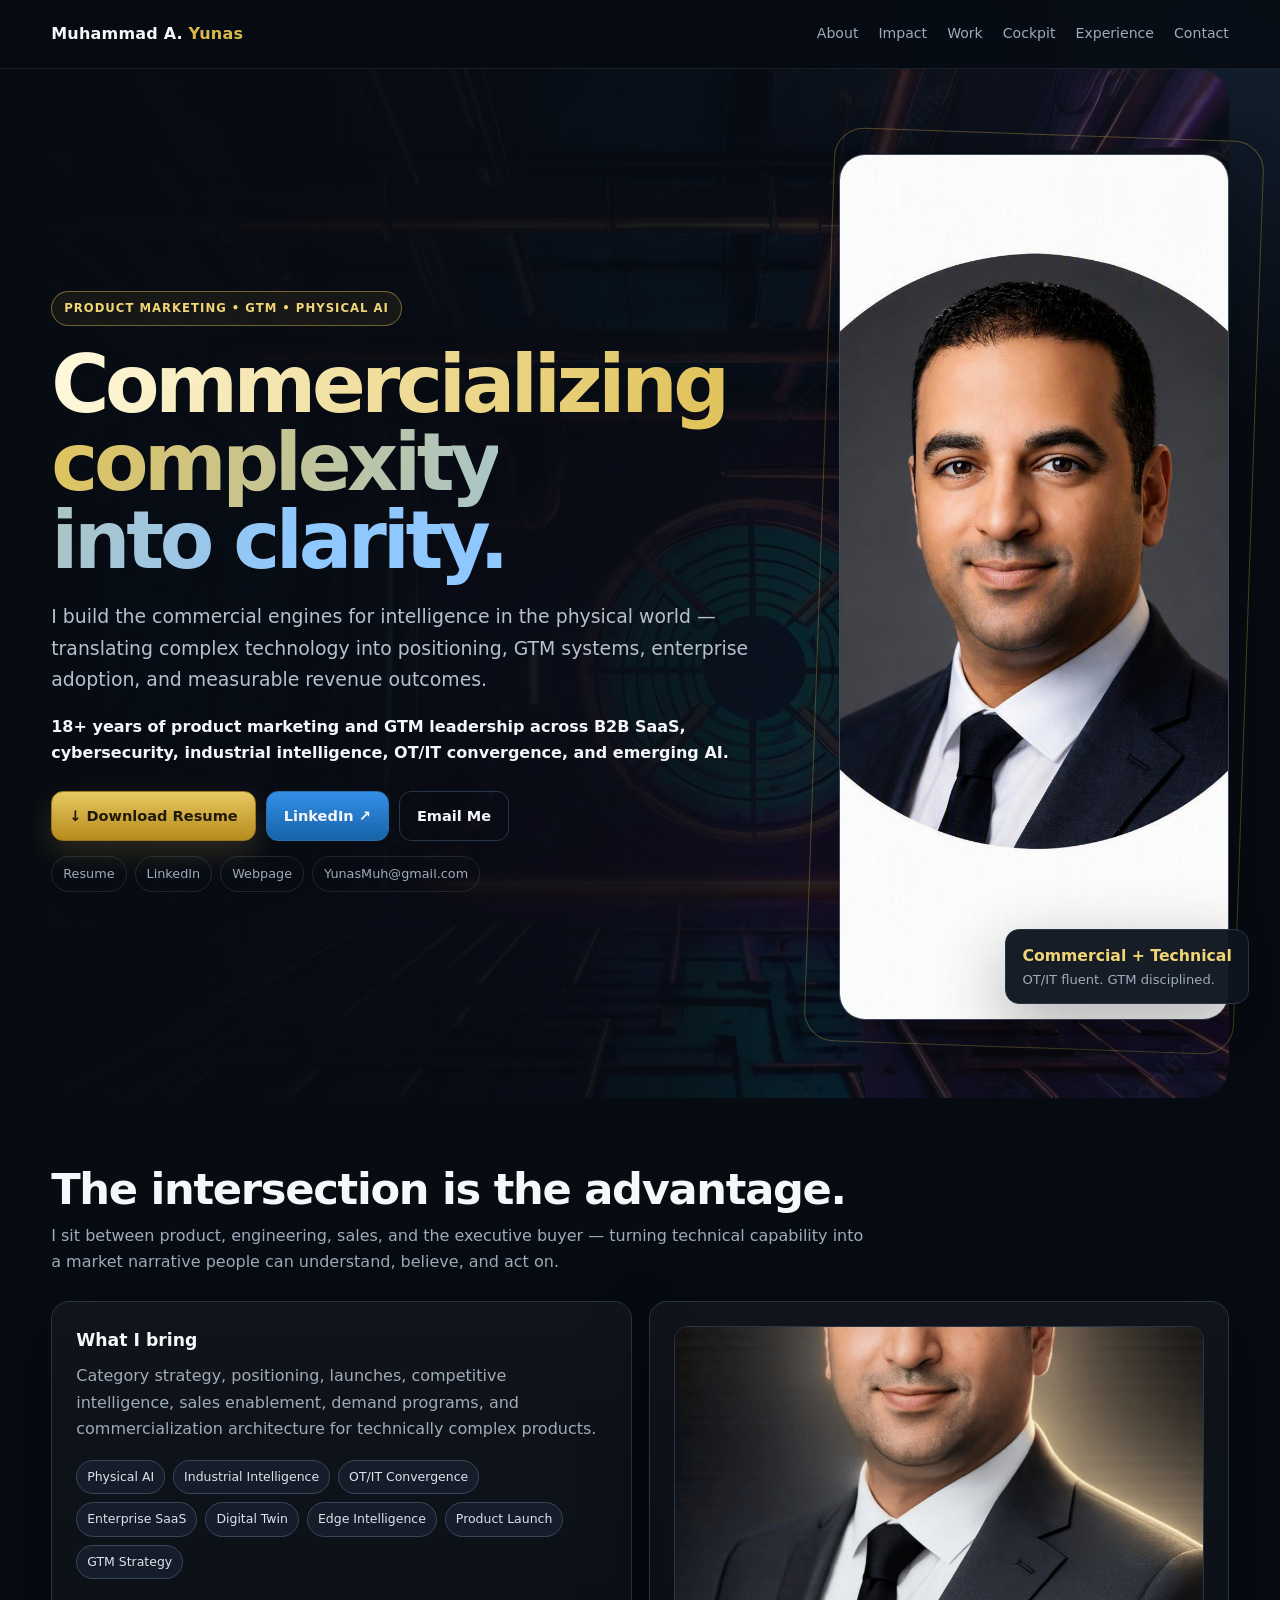
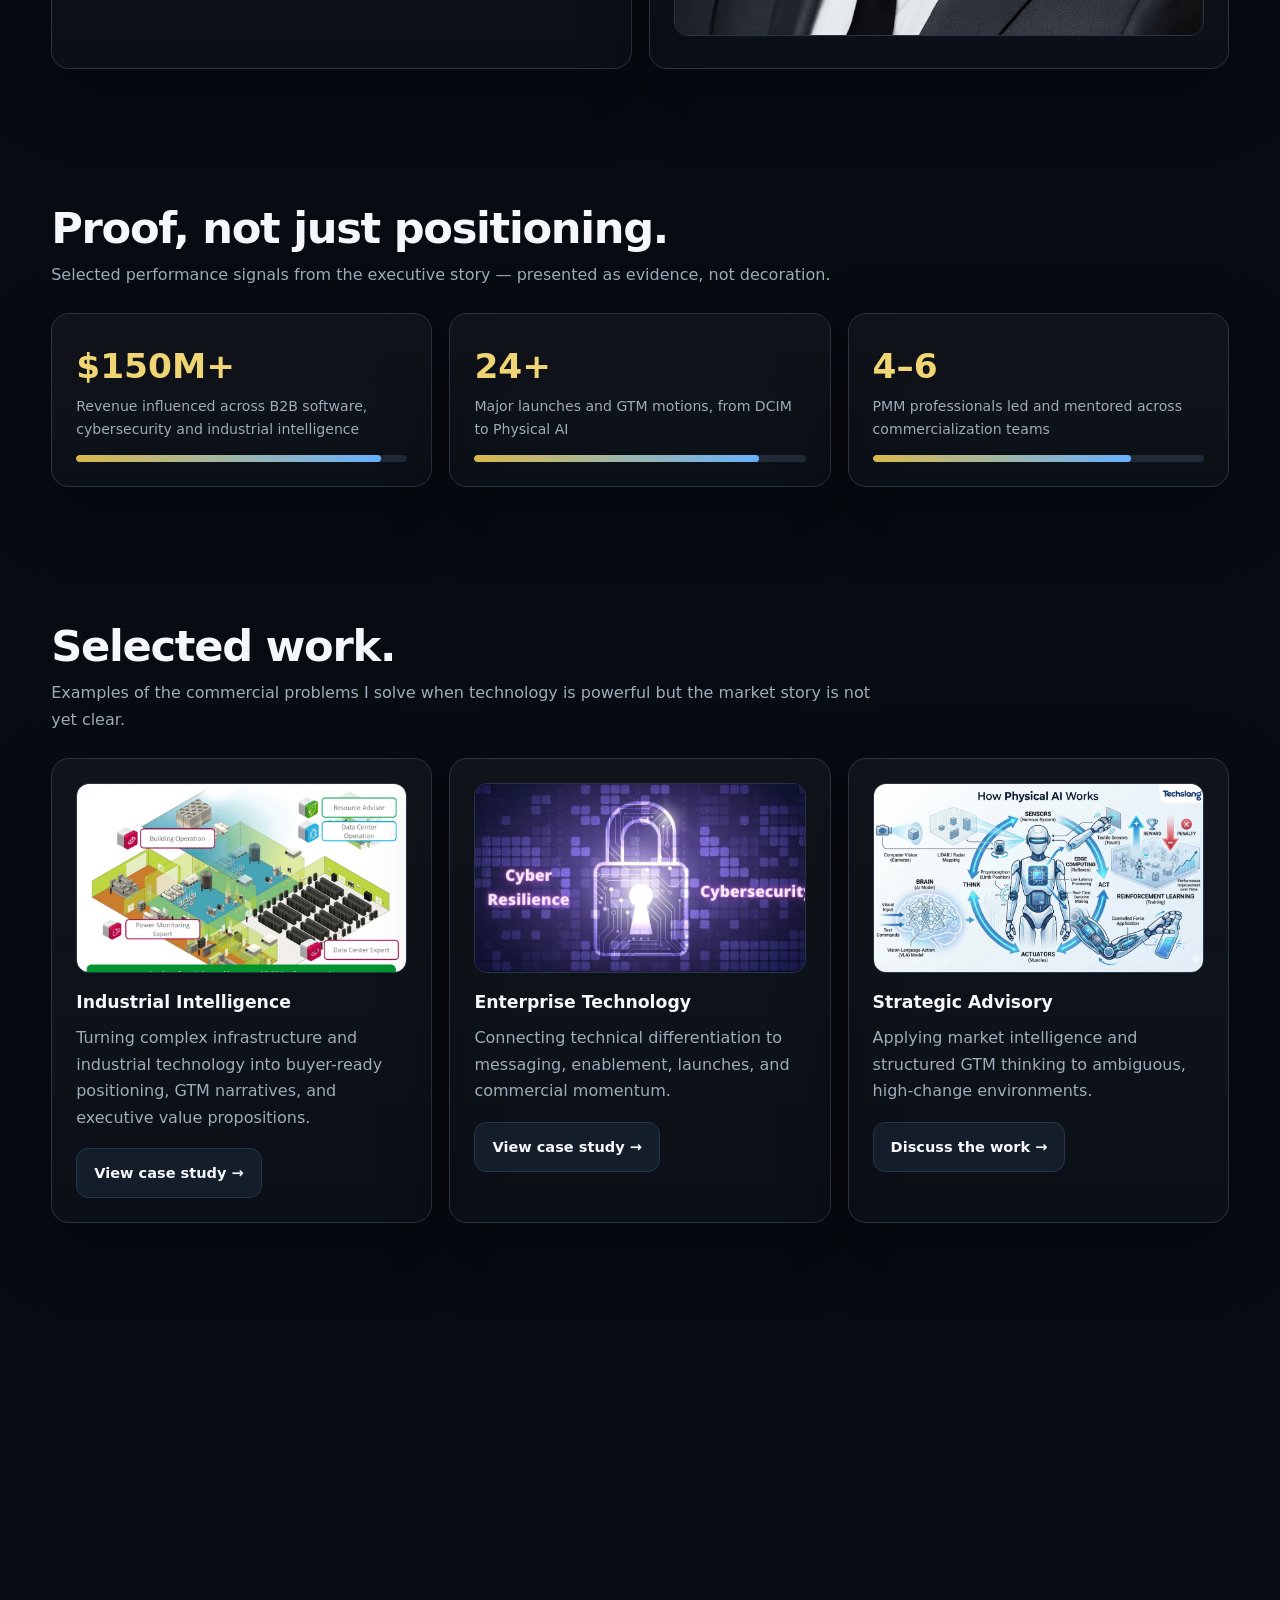
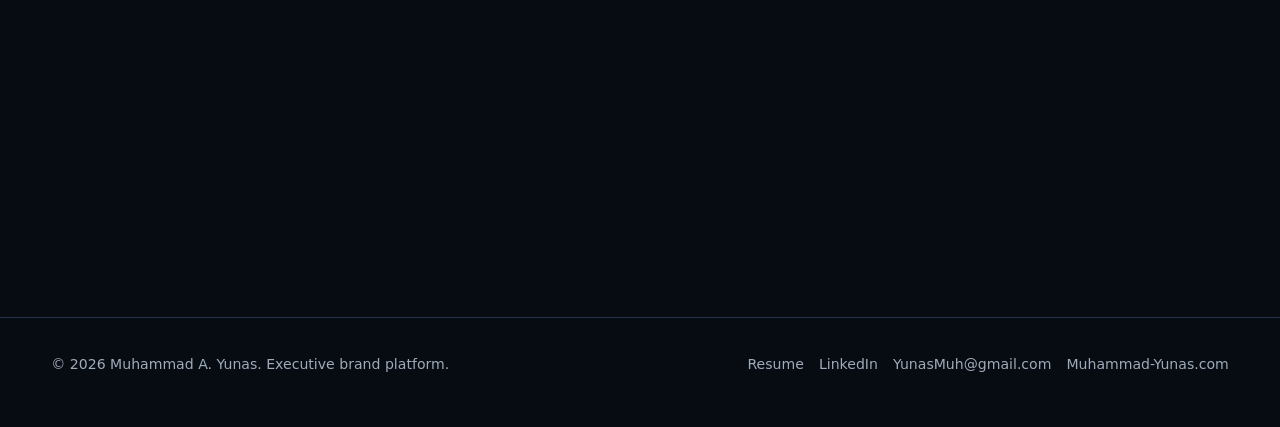
==== commit 7d2c2f72: "Replace homepage with verified executive portfolio build and local Physical AI Cockpit" ====
--- a/index.html
+++ b/index.html
@@ -1,78 +1,42 @@
 <!doctype html>
 <html lang="en">
 <head>
-  <meta charset="utf-8">
-  <meta name="viewport" content="width=device-width, initial-scale=1">
-  <meta name="theme-color" content="#0b0d12">
-  <meta name="description" content="Muhammad A. Yunas — executive product marketing and GTM leader specializing in Physical AI, OT/IT convergence, industrial intelligence, and enterprise software commercialization.">
-  <meta name="author" content="Muhammad A. Yunas">
-  <link rel="canonical" href="https://muhammad-yunas.com/">
-  <meta property="og:type" content="website">
-  <meta property="og:title" content="Muhammad A. Yunas | Product Marketing & GTM Executive">
-  <meta property="og:description" content="Commercializing complexity into clarity that drives market adoption and revenue outcomes.">
-  <meta property="og:url" content="https://muhammad-yunas.com/">
-  <meta property="og:image" content="https://muhammad-yunas.com/assets/og-preview.png">
-  <meta name="twitter:card" content="summary_large_image">
-  <meta name="twitter:title" content="Muhammad A. Yunas | Product Marketing & GTM Executive">
-  <meta name="twitter:description" content="Physical AI, OT/IT convergence, industrial intelligence and enterprise GTM.">
-  <meta name="twitter:image" content="https://muhammad-yunas.com/assets/og-preview.png">
-  <title>Muhammad A. Yunas | Product Marketing & GTM Executive</title>
-  <style>
-    :root{--bg:#080b11;--panel:#111620;--panel2:#171d29;--text:#f4f6f9;--muted:#aab2c1;--line:#293243;--gold:#d4af37;--gold2:#f0d574;--blue:#65a9ff;--green:#55d49a;--max:1180px;--r:18px;--shadow:0 18px 50px rgba(0,0,0,.32)}
-    *{box-sizing:border-box}html{scroll-behavior:smooth}body{margin:0;color:var(--text);font:16px/1.65 Inter,ui-sans-serif,system-ui,-apple-system,"Segoe UI",Roboto,Arial,sans-serif;background:radial-gradient(900px 520px at 8% -10%,rgba(212,175,55,.16),transparent 65%),radial-gradient(900px 600px at 100% 8%,rgba(101,169,255,.13),transparent 65%),var(--bg)}
-    body:before{content:"";position:fixed;inset:0;pointer-events:none;opacity:.22;background-image:linear-gradient(rgba(255,255,255,.025) 1px,transparent 1px),linear-gradient(90deg,rgba(255,255,255,.025) 1px,transparent 1px);background-size:48px 48px;mask-image:linear-gradient(to bottom,#000,transparent 75%)}
-    a{color:inherit;text-decoration:none}.wrap{width:min(var(--max),92vw);margin:auto}.topbar{position:sticky;top:0;z-index:50;background:rgba(8,11,17,.82);backdrop-filter:blur(14px);border-bottom:1px solid rgba(255,255,255,.08)}.topbar-in{min-height:66px;display:flex;align-items:center;justify-content:space-between;gap:18px}.brand{font-weight:850;letter-spacing:.2px}.brand b{color:var(--gold)}nav{display:flex;gap:20px;flex-wrap:wrap;justify-content:flex-end}nav a{font-size:.9rem;color:var(--muted)}nav a:hover,nav a:focus{color:var(--gold2)}
-    .hero{position:relative;min-height:650px;display:grid;grid-template-columns:1.35fr .65fr;align-items:center;gap:50px;padding:80px 0 55px}.hero:after{content:"";position:absolute;inset:0;z-index:-1;border-radius:30px;background:linear-gradient(90deg,rgba(8,11,17,.97) 0%,rgba(8,11,17,.84) 53%,rgba(8,11,17,.2)),url("assets/hero-bg.jpg") center/cover;opacity:.48}.eyebrow{display:inline-flex;border:1px solid rgba(212,175,55,.45);background:rgba(212,175,55,.07);color:var(--gold2);padding:7px 12px;border-radius:999px;text-transform:uppercase;font-size:.76rem;font-weight:750;letter-spacing:1px}.hero h1{font-size:clamp(2.6rem,6vw,5.2rem);line-height:1.02;letter-spacing:-.045em;margin:18px 0 18px;max-width:11ch}.gradient{background:linear-gradient(100deg,#fff8dc,#dfc25d 42%,#9bcaff 82%,#fff);-webkit-background-clip:text;background-clip:text;color:transparent}.hero p{max-width:720px;color:var(--muted);font-size:1.08rem}.hero .claim{font-weight:750;color:#f5f7fa}.portrait-wrap{justify-self:end;width:min(360px,80vw);position:relative}.portrait-wrap:before{content:"";position:absolute;inset:-18px;border:1px solid rgba(212,175,55,.35);border-radius:28px;transform:rotate(2deg)}.portrait{width:100%;aspect-ratio:1/1;object-fit:cover;border-radius:24px;border:1px solid #3a4354;box-shadow:var(--shadow);position:relative;background:#141923}.mini-proof{position:absolute;right:-22px;bottom:22px;background:rgba(17,22,32,.94);border:1px solid var(--line);border-radius:14px;padding:12px 15px;box-shadow:var(--shadow);font-size:.83rem;color:var(--muted)}.mini-proof strong{display:block;color:var(--gold2);font-size:1rem}
-    .ctas{display:flex;gap:10px;flex-wrap:wrap;margin-top:24px}.btn{display:inline-flex;align-items:center;justify-content:center;gap:8px;padding:11px 16px;border:1px solid var(--line);border-radius:12px;background:#171d29;font-weight:750;font-size:.92rem;transition:transform .2s,border-color .2s,box-shadow .2s}.btn:hover{transform:translateY(-2px);border-color:#53617a}.btn.primary{background:linear-gradient(180deg,#e5c45b,#b98b1e);color:#231a05;border-color:#96741d;box-shadow:0 10px 28px rgba(212,175,55,.22)}.btn.linkedin{background:linear-gradient(180deg,#318eea,#1765ad);border-color:#2267a5}.btn.ghost{background:transparent}.tri{display:flex;flex-wrap:wrap;gap:8px;margin-top:16px}.tri a{border:1px solid rgba(255,255,255,.11);border-radius:999px;padding:6px 11px;color:var(--muted);font-size:.82rem}.tri a:hover{color:var(--text);border-color:var(--gold)}
-    section{padding:56px 0}.section-head{margin-bottom:20px}.section-head h2{font-size:clamp(1.6rem,3vw,2.35rem);line-height:1.1;margin:0 0 8px;letter-spacing:-.025em}.kicker{margin:0;color:var(--muted);max-width:760px}.grid{display:grid;gap:16px}.g3{grid-template-columns:repeat(3,1fr)}.g2{grid-template-columns:repeat(2,1fr)}.card{background:linear-gradient(180deg,rgba(255,255,255,.035),rgba(255,255,255,.015));border:1px solid var(--line);border-radius:var(--r);padding:22px;box-shadow:var(--shadow)}.card h3{margin:0 0 8px;font-size:1.08rem}.card p{margin:0;color:var(--muted)}.num{color:var(--gold2);font-weight:850;font-size:1.9rem}.label{font-size:.85rem;color:var(--muted)}
-    .about-photo{width:100%;height:280px;object-fit:cover;border-radius:14px;border:1px solid var(--line)}.pills{display:flex;flex-wrap:wrap;gap:8px}.pill{padding:6px 10px;border:1px solid #3b465b;border-radius:999px;background:#171e2b;color:#dce3ef;font-size:.8rem}.case-img{width:100%;height:190px;object-fit:cover;border-radius:13px;margin-bottom:14px;border:1px solid var(--line)}.case-card{display:flex;flex-direction:column}.case-card .btn{margin-top:16px;align-self:flex-start}
-    .cockpit{position:relative;overflow:hidden;border:1px solid rgba(101,169,255,.35);border-radius:24px;background:radial-gradient(700px 260px at 80% 0%,rgba(101,169,255,.13),transparent 65%),linear-gradient(180deg,#0d131e,#0a0e15);box-shadow:0 25px 70px rgba(0,0,0,.4)}.cockpit-copy{padding:28px 28px 12px}.cockpit-badge{display:inline-flex;color:#9bd0ff;border:1px solid rgba(101,169,255,.38);border-radius:999px;padding:5px 10px;font-size:.74rem;letter-spacing:.8px;text-transform:uppercase}.cockpit h2{margin:12px 0 8px}.cockpit p{color:var(--muted);max-width:780px}.cockpit-window{margin:16px 16px 0;border:1px solid #28374a;border-radius:16px;overflow:hidden;background:#070a0f}.cockpit-window iframe{display:block;width:100%;height:540px;border:0}.cockpit-foot{display:flex;align-items:center;justify-content:space-between;gap:16px;flex-wrap:wrap;padding:16px 28px 24px}.status{color:var(--green);font-size:.82rem}.note{color:var(--muted);font-size:.85rem}
-    .quote{border-left:3px solid var(--gold);padding:12px 18px;color:#e8ebf0;font-size:1.15rem;font-weight:700;background:rgba(212,175,55,.045);border-radius:0 12px 12px 0}.footer{border-top:1px solid var(--line);padding:34px 0 46px;color:var(--muted);font-size:.9rem}.footer-row{display:flex;justify-content:space-between;gap:20px;flex-wrap:wrap}.footer-links{display:flex;gap:14px;flex-wrap:wrap}.footer a:hover{color:var(--gold2)}
-    .reveal{opacity:0;transform:translateY(12px);transition:.55s ease}.reveal.show{opacity:1;transform:none}.bar{height:8px;border-radius:99px;background:#222a38;overflow:hidden;margin-top:12px}.bar i{display:block;height:100%;width:var(--w);background:linear-gradient(90deg,var(--gold),var(--blue));border-radius:inherit;transform:scaleX(0);transform-origin:left;transition:1s ease}.show .bar i{transform:scaleX(1)}
-    @media(max-width:900px){.hero{grid-template-columns:1fr;padding-top:58px}.portrait-wrap{justify-self:start;width:min(300px,78vw)}.g3,.g2{grid-template-columns:1fr}.cockpit-window iframe{height:430px}nav{display:none}}@media(max-width:560px){.hero h1{font-size:2.75rem}.hero{min-height:auto}.mini-proof{right:-8px}.topbar-in{min-height:58px}.cockpit-copy,.cockpit-foot{padding-left:18px;padding-right:18px}.cockpit-window{margin-left:8px;margin-right:8px}.cockpit-window iframe{height:380px}}
-    @media(prefers-reduced-motion:reduce){html{scroll-behavior:auto}.reveal{opacity:1;transform:none;transition:none}.bar i{transform:scaleX(1);transition:none}.btn{transition:none}}
-  </style>
-  <script type="application/ld+json">
-  {"@context":"https://schema.org","@type":"Person","name":"Muhammad A. Yunas","url":"https://muhammad-yunas.com/","sameAs":["https://www.linkedin.com/in/muhammad-yunas"],"jobTitle":"Executive Product Marketing Leader","email":"mailto:YunasMuh@gmail.com"}
-  </script>
+<meta charset="utf-8">
+<meta name="viewport" content="width=device-width,initial-scale=1">
+<meta name="theme-color" content="#08101a">
+<meta name="description" content="Muhammad A. Yunas — executive product marketing and GTM leader commercializing complex B2B technology across Physical AI, OT/IT convergence, industrial intelligence and enterprise software.">
+<meta name="author" content="Muhammad A. Yunas">
+<link rel="canonical" href="https://www.muhammad-yunas.com/">
+<meta property="og:type" content="website">
+<meta property="og:title" content="Muhammad A. Yunas | Product Marketing & GTM Executive">
+<meta property="og:description" content="Commercializing complexity into clarity that drives market adoption and revenue outcomes.">
+<meta property="og:url" content="https://www.muhammad-yunas.com/">
+<meta property="og:image" content="https://www.muhammad-yunas.com/assets/og-preview.png">
+<title>Muhammad A. Yunas | Product Marketing & GTM Executive</title>
+<style>
+:root{--bg:#070b12;--panel:#0d141f;--panel2:#111b29;--text:#f5f7fa;--muted:#9eabba;--line:#273548;--gold:#d9b84c;--gold2:#f0d574;--blue:#67b1ff;--green:#50d99a;--max:1200px;--r:18px;--shadow:0 24px 70px rgba(0,0,0,.32)}
+*{box-sizing:border-box}html{scroll-behavior:smooth}body{margin:0;color:var(--text);font:16px/1.65 Inter,ui-sans-serif,system-ui,-apple-system,"Segoe UI",Roboto,Arial,sans-serif;background:radial-gradient(900px 600px at 5% -10%,rgba(217,184,76,.13),transparent 65%),radial-gradient(900px 650px at 100% 0,rgba(103,177,255,.13),transparent 65%),var(--bg)}body:before{content:"";position:fixed;inset:0;pointer-events:none;opacity:.18;background-image:linear-gradient(rgba(255,255,255,.025) 1px,transparent 1px),linear-gradient(90deg,rgba(255,255,255,.025) 1px,transparent 1px);background-size:48px 48px;mask-image:linear-gradient(to bottom,#000,transparent 78%)}a{color:inherit;text-decoration:none}.wrap{width:min(var(--max),92vw);margin:auto}.topbar{position:sticky;top:0;z-index:50;background:rgba(7,11,18,.84);backdrop-filter:blur(16px);border-bottom:1px solid rgba(255,255,255,.08)}.topbar-in{min-height:68px;display:flex;align-items:center;justify-content:space-between;gap:20px}.brand{font-weight:850;letter-spacing:.2px}.brand b{color:var(--gold)}nav{display:flex;gap:20px;align-items:center}nav a{font-size:.88rem;color:var(--muted)}nav a:hover{color:var(--gold2)}
+.hero{position:relative;min-height:700px;display:grid;grid-template-columns:1.3fr .7fr;align-items:center;gap:60px;padding:85px 0 70px}.hero:before{content:"";position:absolute;inset:0;z-index:-1;border-radius:32px;background:linear-gradient(90deg,rgba(7,11,18,.98),rgba(7,11,18,.86) 55%,rgba(7,11,18,.3)),url("assets/hero-bg.jpg") center/cover;opacity:.55}.eyebrow{display:inline-flex;border:1px solid rgba(217,184,76,.48);background:rgba(217,184,76,.07);color:var(--gold2);padding:7px 12px;border-radius:999px;text-transform:uppercase;font-size:.73rem;font-weight:800;letter-spacing:1px}.hero h1{font-size:clamp(3rem,6.2vw,5.8rem);line-height:.98;letter-spacing:-.055em;margin:20px 0 22px;max-width:11ch}.gradient{background:linear-gradient(105deg,#fff9df 0%,#e1c35b 42%,#8fc7ff 86%);-webkit-background-clip:text;background-clip:text;color:transparent}.hero .lead{max-width:760px;color:#b6c0ce;font-size:1.18rem}.hero .claim{max-width:760px;color:#f4f6f9;font-weight:750}.portrait-wrap{justify-self:end;width:min(390px,82vw);position:relative}.portrait-wrap:before{content:"";position:absolute;inset:-20px;border:1px solid rgba(217,184,76,.34);border-radius:30px;transform:rotate(2deg)}.portrait{width:100%;aspect-ratio:1;object-fit:cover;border-radius:26px;border:1px solid #3b485b;box-shadow:var(--shadow);position:relative}.proof-tag{position:absolute;right:-20px;bottom:24px;background:rgba(13,20,31,.96);border:1px solid var(--line);border-radius:14px;padding:13px 16px;box-shadow:var(--shadow);font-size:.82rem;color:var(--muted)}.proof-tag strong{display:block;color:var(--gold2);font-size:.98rem}.ctas{display:flex;flex-wrap:wrap;gap:10px;margin-top:25px}.btn{display:inline-flex;align-items:center;justify-content:center;gap:8px;padding:12px 17px;border:1px solid var(--line);border-radius:12px;background:#141d2a;font-weight:780;font-size:.91rem;transition:.2s}.btn:hover{transform:translateY(-2px);border-color:#5b6b82}.btn.primary{background:linear-gradient(180deg,#e7c961,#b68a1c);color:#211a06;border-color:#9a781f;box-shadow:0 12px 30px rgba(217,184,76,.18)}.btn.linkedin{background:linear-gradient(180deg,#348fe7,#1763a8);border-color:#2871b1}.btn.ghost{background:transparent}.tri{display:flex;flex-wrap:wrap;gap:8px;margin-top:15px}.tri a{border:1px solid rgba(255,255,255,.11);border-radius:999px;padding:6px 11px;color:var(--muted);font-size:.8rem}.tri a:hover{color:#fff;border-color:var(--gold)}
+section{padding:68px 0}.section-head{margin-bottom:25px}.section-head h2{font-size:clamp(1.8rem,3.5vw,2.7rem);line-height:1.08;margin:0 0 10px;letter-spacing:-.03em}.section-head p{margin:0;max-width:820px;color:var(--muted)}.grid{display:grid;gap:17px}.g2{grid-template-columns:repeat(2,1fr)}.g3{grid-template-columns:repeat(3,1fr)}.card{background:linear-gradient(180deg,rgba(255,255,255,.038),rgba(255,255,255,.014));border:1px solid var(--line);border-radius:var(--r);padding:24px;box-shadow:var(--shadow)}.card h3{margin:0 0 9px;font-size:1.08rem}.card p{margin:0;color:var(--muted)}.pills{display:flex;flex-wrap:wrap;gap:8px;margin-top:17px}.pill{padding:6px 10px;border:1px solid #3a475a;border-radius:999px;background:#141d29;color:#dce3ec;font-size:.78rem}.about-photo{width:100%;height:310px;object-fit:cover;border-radius:14px;border:1px solid var(--line)}
+.stats .num{font-size:2.15rem;font-weight:900;color:var(--gold2)}.stats .label{color:var(--muted);font-size:.88rem}.bar{height:7px;background:#202a38;border-radius:99px;margin-top:14px;overflow:hidden}.bar i{display:block;height:100%;width:var(--w);background:linear-gradient(90deg,var(--gold),var(--blue));border-radius:inherit}
+.case-img{width:100%;height:190px;object-fit:cover;border-radius:13px;margin-bottom:15px;border:1px solid var(--line)}.case-card{display:flex;flex-direction:column}.case-card .btn{align-self:flex-start;margin-top:17px}.quote{border-left:3px solid var(--gold);padding:15px 19px;background:rgba(217,184,76,.045);border-radius:0 12px 12px 0;font-size:1.16rem;font-weight:750}
+.cockpit{border:1px solid rgba(103,177,255,.38);border-radius:25px;overflow:hidden;background:radial-gradient(800px 300px at 80% 0,rgba(103,177,255,.14),transparent 65%),linear-gradient(180deg,#0d141f,#080d14);box-shadow:0 28px 80px rgba(0,0,0,.42)}.cockpit-copy{padding:30px 30px 15px}.cockpit-badge{display:inline-flex;color:#9bd2ff;border:1px solid rgba(103,177,255,.4);border-radius:999px;padding:5px 10px;font-size:.72rem;text-transform:uppercase;letter-spacing:.8px}.cockpit h2{margin:12px 0 8px}.cockpit p{color:var(--muted);max-width:850px}.cockpit-window{margin:16px;border:1px solid #293b50;border-radius:16px;overflow:hidden;background:#05090e}.cockpit-window iframe{display:block;width:100%;height:610px;border:0}.cockpit-foot{display:flex;justify-content:space-between;align-items:center;gap:16px;flex-wrap:wrap;padding:16px 30px 25px}.status{color:var(--green);font-size:.82rem;font-weight:750}.note{color:var(--muted);font-size:.84rem}.experience-grid .card{min-height:170px}
+.contact{position:relative;overflow:hidden}.contact:after{content:"";position:absolute;right:-120px;top:-120px;width:360px;height:360px;border:1px solid rgba(217,184,76,.15);border-radius:50%;box-shadow:0 0 0 55px rgba(217,184,76,.025),0 0 0 110px rgba(217,184,76,.015);pointer-events:none}.footer{border-top:1px solid var(--line);padding:35px 0 50px;color:var(--muted);font-size:.88rem}.footer-row{display:flex;justify-content:space-between;gap:20px;flex-wrap:wrap}.footer-links{display:flex;gap:15px;flex-wrap:wrap}.footer a:hover{color:var(--gold2)}
+.reveal{opacity:0;transform:translateY(14px);transition:.6s ease}.reveal.show{opacity:1;transform:none}@media(max-width:900px){nav{display:none}.hero{grid-template-columns:1fr;padding-top:60px}.portrait-wrap{justify-self:start;width:min(320px,78vw)}.g2,.g3{grid-template-columns:1fr}.cockpit-window iframe{height:500px}}@media(max-width:560px){.hero h1{font-size:3rem}.hero{min-height:auto}.proof-tag{right:-6px}.cockpit-copy,.cockpit-foot{padding-left:18px;padding-right:18px}.cockpit-window{margin-left:8px;margin-right:8px}.cockpit-window iframe{height:420px}.about-photo{height:250px}}@media(prefers-reduced-motion:reduce){html{scroll-behavior:auto}.reveal{opacity:1;transform:none;transition:none}.btn{transition:none}}
+</style>
+<script type="application/ld+json">{"@context":"https://schema.org","@type":"Person","name":"Muhammad A. Yunas","url":"https://www.muhammad-yunas.com/","sameAs":["https://www.linkedin.com/in/muhammad-yunas"],"jobTitle":"Executive Product Marketing Leader","email":"mailto:YunasMuh@gmail.com"}</script>
 </head>
 <body>
-<header class="topbar"><div class="wrap topbar-in"><a class="brand" href="#top">Muhammad A. <b>Yunas</b></a><nav aria-label="Primary"><a href="#about">About</a><a href="#impact">Impact</a><a href="#work">Work</a><a href="#cockpit">Cockpit</a><a href="#experience">Experience</a><a href="#contact">Contact</a></nav></div></header>
+<header class="topbar"><div class="wrap topbar-in"><a class="brand" href="#top">Muhammad A. <b>Yunas</b></a><nav><a href="#about">About</a><a href="#impact">Impact</a><a href="#work">Work</a><a href="#cockpit">Cockpit</a><a href="#experience">Experience</a><a href="#contact">Contact</a></nav></div></header>
 <main id="top" class="wrap">
-  <section class="hero reveal">
-    <div>
-      <span class="eyebrow">Product Marketing • GTM • Physical AI</span>
-      <h1><span class="gradient">Commercializing complexity into clarity.</span></h1>
-      <p>I build the commercial engines for intelligence in the physical world — translating complex technology into positioning, GTM systems, enterprise adoption, and measurable revenue outcomes.</p>
-      <p class="claim">18+ years of product marketing and GTM leadership across B2B SaaS, cybersecurity, industrial intelligence, OT/IT convergence, and emerging AI.</p>
-      <div class="ctas"><a class="btn primary" href="Muhammad_Yunas_Resume_2026.pdf" download>↓ Download Resume</a><a class="btn linkedin" href="https://www.linkedin.com/in/muhammad-yunas" target="_blank" rel="noopener noreferrer">LinkedIn ↗</a><a class="btn ghost" href="mailto:YunasMuh@gmail.com">Email Me</a></div>
-      <div class="tri" aria-label="Resume LinkedIn Website trifecta"><a href="Muhammad_Yunas_Resume_2026.pdf" download>Resume</a><a href="https://www.linkedin.com/in/muhammad-yunas" target="_blank" rel="noopener noreferrer">LinkedIn</a><a href="https://muhammad-yunas.com">Webpage</a><a href="mailto:YunasMuh@gmail.com">YunasMuh@gmail.com</a></div>
-    </div>
-    <div class="portrait-wrap"><img class="portrait" src="assets/headshot.png" alt="Professional headshot of Muhammad A. Yunas" width="866" height="866"><div class="mini-proof"><strong>Commercial + Technical</strong>OT/IT fluent. GTM disciplined.</div></div>
-  </section>
-
-  <section id="about" class="reveal"><div class="section-head"><h2>The intersection is the advantage.</h2><p class="kicker">I sit between product, engineering, sales, and the executive buyer — turning technical capability into a market narrative people can understand, believe, and act on.</p></div><div class="grid g2"><article class="card"><h3>What I bring</h3><p>Category strategy, positioning, launches, competitive intelligence, sales enablement, demand programs, and commercialization architecture for technically complex products.</p><div class="pills" style="margin-top:16px"><span class="pill">Physical AI</span><span class="pill">Industrial Intelligence</span><span class="pill">OT/IT Convergence</span><span class="pill">Enterprise SaaS</span><span class="pill">Digital Twin</span><span class="pill">Edge Intelligence</span></div></article><article class="card"><img class="about-photo" src="assets/portrait.png" alt="Muhammad Yunas executive portrait" width="435" height="435"></article></div></section>
-
-  <section id="impact" class="reveal"><div class="section-head"><h2>Proof, not just positioning.</h2><p class="kicker">Selected performance signals from the executive story.</p></div><div class="grid g3"><article class="card"><div class="num">$150M+</div><div class="label">Revenue influenced across B2B software, cybersecurity and industrial intelligence</div><div class="bar"><i style="--w:92%"></i></div></article><article class="card"><div class="num">24+</div><div class="label">Major launches and GTM motions, from DCIM to Physical AI</div><div class="bar"><i style="--w:86%"></i></div></article><article class="card"><div class="num">4–6</div><div class="label">PMM team members led and mentored</div><div class="bar"><i style="--w:72%"></i></div></article></div></section>
-
-  <section id="work" class="reveal"><div class="section-head"><h2>Selected work</h2><p class="kicker">A visual layer for the operating system behind the story — strategy, commercialization, and technical translation.</p></div><div class="grid g3">
-    <article class="card case-card"><img class="case-img" src="assets/case-schneider-thumb.jpg" alt="Schneider Electric case study thumbnail" width="1047" height="590"><h3>Industrial / OT–IT GTM</h3><p>Connecting plant-floor realities to enterprise value, with positioning and launch architecture designed for complex buying groups.</p><a class="btn" href="case-studies/ot-it-convergence.html">View case study →</a></article>
-    <article class="card case-card"><img class="case-img" src="assets/case-dell-thumb.jpg" alt="Dell case study thumbnail" width="1024" height="576"><h3>Enterprise Technology</h3><p>Turning technical differentiation into buyer-ready messaging, enablement, and commercial momentum.</p><a class="btn" href="case-studies/gtm-ot-it.html">View case study →</a></article>
-    <article class="card case-card"><img class="case-img" src="assets/case-consulting-thumb.jpg" alt="Consulting case study thumbnail" width="1200" height="675"><h3>Strategic Advisory</h3><p>Applying market intelligence and structured GTM thinking to ambiguous, high-change environments.</p><a class="btn" href="#contact">Discuss the work →</a></article>
-  </div></section>
-
-  <section id="cockpit" class="reveal"><div class="cockpit"><div class="cockpit-copy"><span class="cockpit-badge">Interactive proof-of-thinking</span><h2>Physical AI Operations Cockpit</h2><p>This is not another résumé graphic. The Cockpit is a hands-on demonstration of how I think about <strong>Physical AI, operational telemetry, system health, autonomy, diagnostics, predictive signals, and human decision-making</strong>. It gives a visitor something to operate — not simply something to read.</p><div class="ctas"><a class="btn primary" href="https://mosdefinitely00.github.io/physical-ai-cockpit/" target="_blank" rel="noopener noreferrer">Launch Full Cockpit ↗</a><a class="btn ghost" href="https://github.com/Mosdefinitely00/physical-ai-cockpit" target="_blank" rel="noopener noreferrer">View Source ↗</a></div></div><div class="cockpit-window"><iframe title="Physical AI Operations Cockpit interactive preview" src="https://mosdefinitely00.github.io/physical-ai-cockpit/" loading="lazy" allow="fullscreen"></iframe></div><div class="cockpit-foot"><span class="status">● LIVE INTERACTIVE DEMO</span><span class="note">Use the full-screen launch if your browser blocks embedded app content.</span></div></div></section>
-
-  <section id="experience" class="reveal"><div class="section-head"><h2>Experience spine</h2><p class="kicker">The consistent thread: make complexity commercially legible, then make the organization move.</p></div><div class="grid g2"><article class="card"><h3>Product Marketing Leadership</h3><p>Positioning, narrative systems, launches, category creation, competitive intelligence, sales enablement, and PMM leadership.</p></article><article class="card"><h3>GTM Strategy & Execution</h3><p>ICP definition, segmentation, value propositions, launch orchestration, pipeline programs, partner motions, and revenue architecture.</p></article><article class="card"><h3>Physical AI & Industrial Intelligence</h3><p>OT/IT convergence, plant-floor context, SCADA/DCS awareness, edge inference, industrial telemetry, digital twins, and autonomous operations.</p></article><article class="card"><h3>Technical Translation</h3><p>Fluent enough in the technology to ask the right questions — disciplined enough to turn it into a story an executive buyer can fund.</p></article></div></section>
-
-  <section id="contact" class="reveal"><div class="card"><div class="section-head"><h2>Let's make the market understand it.</h2><p class="kicker">Open to senior product marketing, GTM, product launch, and strategic planning opportunities — particularly where technical complexity and commercial urgency intersect.</p></div><div class="quote">Listen deeply. Clarify relentlessly. Execute decisively.</div><div class="ctas"><a class="btn primary" href="mailto:YunasMuh@gmail.com">YunasMuh@gmail.com</a><a class="btn linkedin" href="https://www.linkedin.com/in/muhammad-yunas" target="_blank" rel="noopener noreferrer">linkedin.com/in/muhammad-yunas ↗</a><a class="btn" href="Muhammad_Yunas_Resume_2026.pdf" download>Download Resume</a></div></div></section>
+<section class="hero reveal"><div><span class="eyebrow">Product Marketing • GTM • Physical AI</span><h1><span class="gradient">Commercializing complexity into clarity.</span></h1><p class="lead">I build the commercial engines for intelligence in the physical world — translating complex technology into positioning, GTM systems, enterprise adoption, and measurable revenue outcomes.</p><p class="claim">18+ years of product marketing and GTM leadership across B2B SaaS, cybersecurity, industrial intelligence, OT/IT convergence, and emerging AI.</p><div class="ctas"><a class="btn primary" href="Muhammad_Yunas_Resume_2026.pdf" download>↓ Download Resume</a><a class="btn linkedin" href="https://www.linkedin.com/in/muhammad-yunas" target="_blank" rel="noopener">LinkedIn ↗</a><a class="btn ghost" href="mailto:YunasMuh@gmail.com">Email Me</a></div><div class="tri"><a href="Muhammad_Yunas_Resume_2026.pdf" download>Resume</a><a href="https://www.linkedin.com/in/muhammad-yunas" target="_blank" rel="noopener">LinkedIn</a><a href="https://www.muhammad-yunas.com">Webpage</a><a href="mailto:YunasMuh@gmail.com">YunasMuh@gmail.com</a></div></div><div class="portrait-wrap"><img class="portrait" src="assets/headshot.png" alt="Professional headshot of Muhammad A. Yunas" width="866" height="866"><div class="proof-tag"><strong>Commercial + Technical</strong>OT/IT fluent. GTM disciplined.</div></div></section>
+<section id="about" class="reveal"><div class="section-head"><h2>The intersection is the advantage.</h2><p>I sit between product, engineering, sales, and the executive buyer — turning technical capability into a market narrative people can understand, believe, and act on.</p></div><div class="grid g2"><article class="card"><h3>What I bring</h3><p>Category strategy, positioning, launches, competitive intelligence, sales enablement, demand programs, and commercialization architecture for technically complex products.</p><div class="pills"><span class="pill">Physical AI</span><span class="pill">Industrial Intelligence</span><span class="pill">OT/IT Convergence</span><span class="pill">Enterprise SaaS</span><span class="pill">Digital Twin</span><span class="pill">Edge Intelligence</span><span class="pill">Product Launch</span><span class="pill">GTM Strategy</span></div></article><article class="card"><img class="about-photo" src="assets/portrait.png" alt="Muhammad Yunas executive portrait" width="435" height="435"></article></div></section>
+<section id="impact" class="reveal"><div class="section-head"><h2>Proof, not just positioning.</h2><p>Selected performance signals from the executive story — presented as evidence, not decoration.</p></div><div class="grid g3 stats"><article class="card"><div class="num">$150M+</div><div class="label">Revenue influenced across B2B software, cybersecurity and industrial intelligence</div><div class="bar"><i style="--w:92%"></i></div></article><article class="card"><div class="num">24+</div><div class="label">Major launches and GTM motions, from DCIM to Physical AI</div><div class="bar"><i style="--w:86%"></i></div></article><article class="card"><div class="num">4–6</div><div class="label">PMM professionals led and mentored across commercialization teams</div><div class="bar"><i style="--w:78%"></i></div></article></div></section>
+<section id="work" class="reveal"><div class="section-head"><h2>Selected work.</h2><p>Examples of the commercial problems I solve when technology is powerful but the market story is not yet clear.</p></div><div class="grid g3"><article class="card case-card"><img class="case-img" src="assets/case-schneider-thumb.jpg" alt="Industrial technology case study"><h3>Industrial Intelligence</h3><p>Turning complex infrastructure and industrial technology into buyer-ready positioning, GTM narratives, and executive value propositions.</p><a class="btn" href="case-studies/ot-it-convergence.html">View case study →</a></article><article class="card case-card"><img class="case-img" src="assets/case-dell-thumb.jpg" alt="Enterprise technology case study"><h3>Enterprise Technology</h3><p>Connecting technical differentiation to messaging, enablement, launches, and commercial momentum.</p><a class="btn" href="case-studies/gtm-ot-it.html">View case study →</a></article><article class="card case-card"><img class="case-img" src="assets/case-consulting-thumb.jpg" alt="Strategic advisory case study"><h3>Strategic Advisory</h3><p>Applying market intelligence and structured GTM thinking to ambiguous, high-change environments.</p><a class="btn" href="#contact">Discuss the work →</a></article></div></section>
+<section id="cockpit" class="reveal"><div class="cockpit"><div class="cockpit-copy"><span class="cockpit-badge">Interactive proof-of-thinking</span><h2>Physical AI Operations Cockpit</h2><p><strong>Your résumé tells people what you have done. This lets them experience how you think.</strong> The Cockpit demonstrates how Physical AI, operational telemetry, system health, autonomy, diagnostics, predictive signals, human decision-making and commercial outcomes can be connected in one operating model.</p><div class="ctas"><a class="btn primary" href="cockpit.html" target="_blank">Launch Full Cockpit ↗</a><a class="btn ghost" href="cockpit.html">Open Interactive View</a></div></div><div class="cockpit-window"><iframe title="Physical AI Operations Cockpit" src="cockpit.html" loading="lazy" allow="fullscreen"></iframe></div><div class="cockpit-foot"><span class="status">● LIVE INTERACTIVE DEMO</span><span class="note">Conceptual proof-of-thinking — not a production control system.</span></div></div></section>
+<section id="experience" class="reveal"><div class="section-head"><h2>Experience spine.</h2><p>The consistent thread: make complexity commercially legible, then make the organization move.</p></div><div class="grid g2 experience-grid"><article class="card"><h3>Product Marketing Leadership</h3><p>Positioning, narrative systems, launches, category creation, competitive intelligence, sales enablement, and PMM leadership.</p></article><article class="card"><h3>GTM Strategy & Execution</h3><p>ICP definition, segmentation, value propositions, launch orchestration, pipeline programs, partner motions, and revenue architecture.</p></article><article class="card"><h3>Physical AI & Industrial Intelligence</h3><p>OT/IT convergence, plant-floor context, SCADA/DCS awareness, edge inference, industrial telemetry, digital twins, and autonomous operations.</p></article><article class="card"><h3>Technical Translation</h3><p>Fluent enough in the technology to ask the right questions — disciplined enough to turn it into a story an executive buyer can fund.</p></article></div></section>
+<section id="contact" class="reveal"><div class="card contact"><div class="section-head"><h2>Let's make the market understand it.</h2><p>Open to senior product marketing, GTM, product launch, and strategic planning opportunities — particularly where technical complexity and commercial urgency intersect.</p></div><div class="quote">Listen deeply. Clarify relentlessly. Execute decisively.</div><div class="ctas"><a class="btn primary" href="mailto:YunasMuh@gmail.com">YunasMuh@gmail.com</a><a class="btn linkedin" href="https://www.linkedin.com/in/muhammad-yunas" target="_blank" rel="noopener">linkedin.com/in/muhammad-yunas ↗</a><a class="btn" href="Muhammad_Yunas_Resume_2026.pdf" download>Download Resume</a></div></div></section>
 </main>
-<footer class="footer"><div class="wrap footer-row"><div>© <span id="year">2026</span> Muhammad A. Yunas. Executive brand platform.</div><div class="footer-links"><a href="Muhammad_Yunas_Resume_2026.pdf" download>Resume</a><a href="https://www.linkedin.com/in/muhammad-yunas" target="_blank" rel="noopener noreferrer">LinkedIn</a><a href="mailto:YunasMuh@gmail.com">YunasMuh@gmail.com</a><a href="https://muhammad-yunas.com">Muhammad-Yunas.com</a></div></div></footer>
-<script>
-  const observer=new IntersectionObserver(entries=>entries.forEach(e=>{if(e.isIntersecting)e.target.classList.add('show')}),{threshold:.12});document.querySelectorAll('.reveal').forEach(el=>observer.observe(el));
-  document.getElementById('year').textContent=new Date().getFullYear();
-  const clickSound=new Audio('assets/click.mp3');clickSound.volume=.08;
-  document.querySelectorAll('a.btn').forEach(a=>a.addEventListener('click',()=>{try{clickSound.currentTime=0;clickSound.play()}catch(e){}}));
-</script>
-</body>
-</html>+<footer class="footer"><div class="wrap footer-row"><div>© <span id="year">2026</span> Muhammad A. Yunas. Executive brand platform.</div><div class="footer-links"><a href="Muhammad_Yunas_Resume_2026.pdf" download>Resume</a><a href="https://www.linkedin.com/in/muhammad-yunas" target="_blank" rel="noopener">LinkedIn</a><a href="mailto:YunasMuh@gmail.com">YunasMuh@gmail.com</a><a href="https://www.muhammad-yunas.com">Muhammad-Yunas.com</a></div></div></footer>
+<script>const o=new IntersectionObserver(e=>e.forEach(x=>x.isIntersecting&&x.target.classList.add('show')),{threshold:.12});document.querySelectorAll('.reveal').forEach(x=>o.observe(x));document.getElementById('year').textContent=new Date().getFullYear();const s=new Audio('assets/click.mp3');s.volume=.06;document.querySelectorAll('a.btn').forEach(a=>a.addEventListener('click',()=>{try{s.currentTime=0;s.play()}catch(e){}}));</script>
+</body></html>
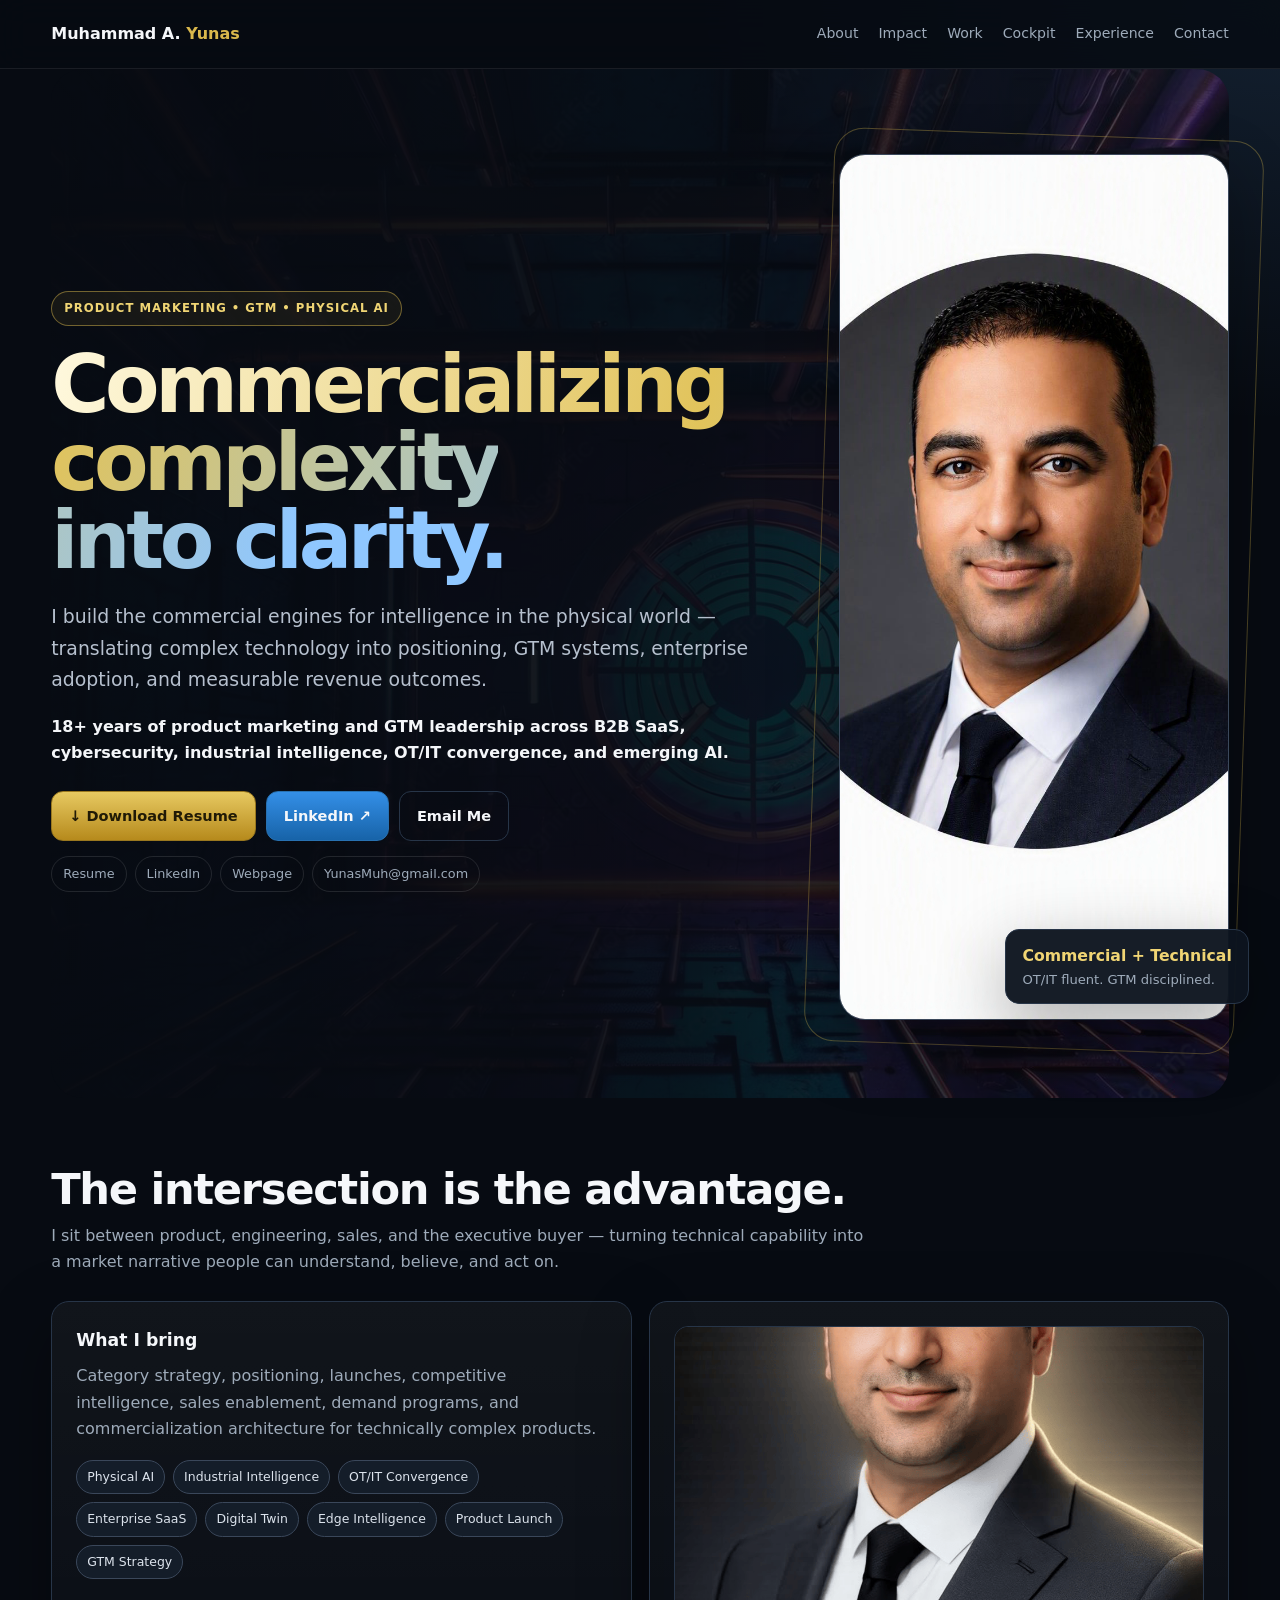
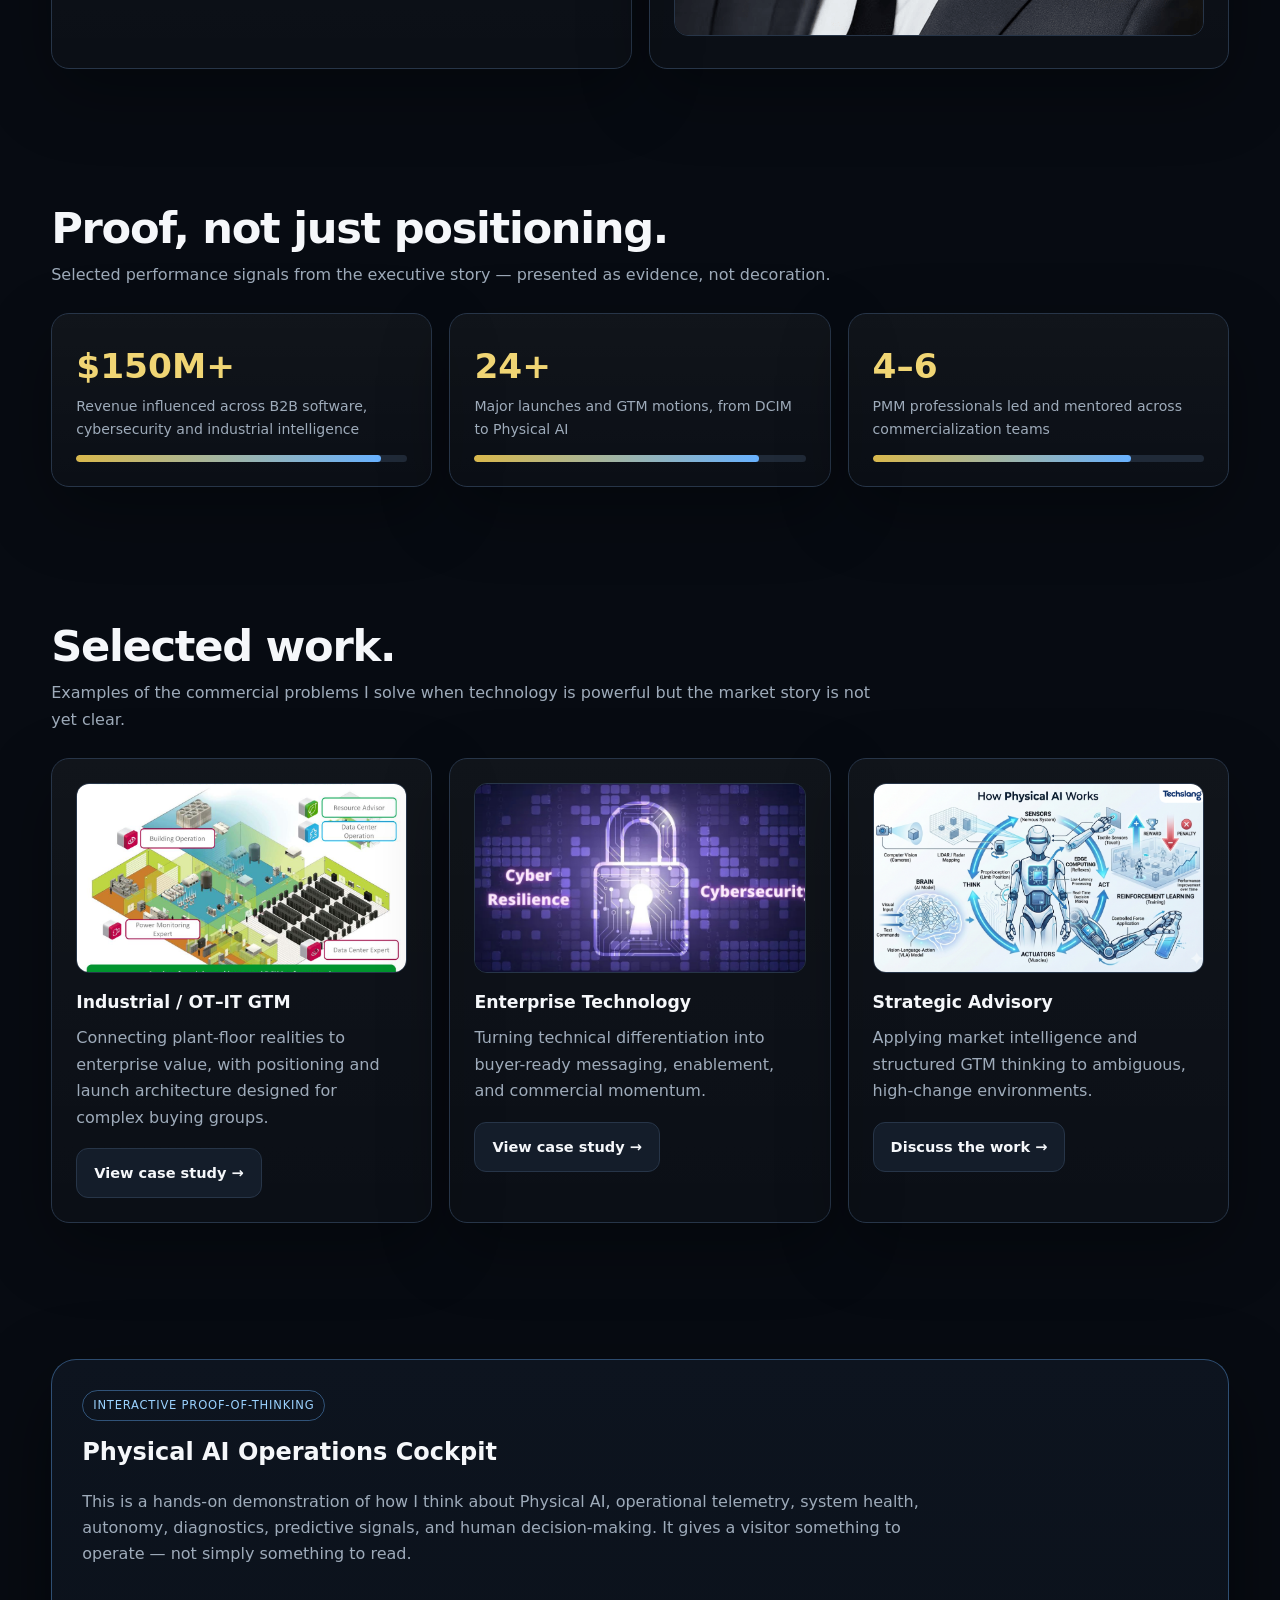
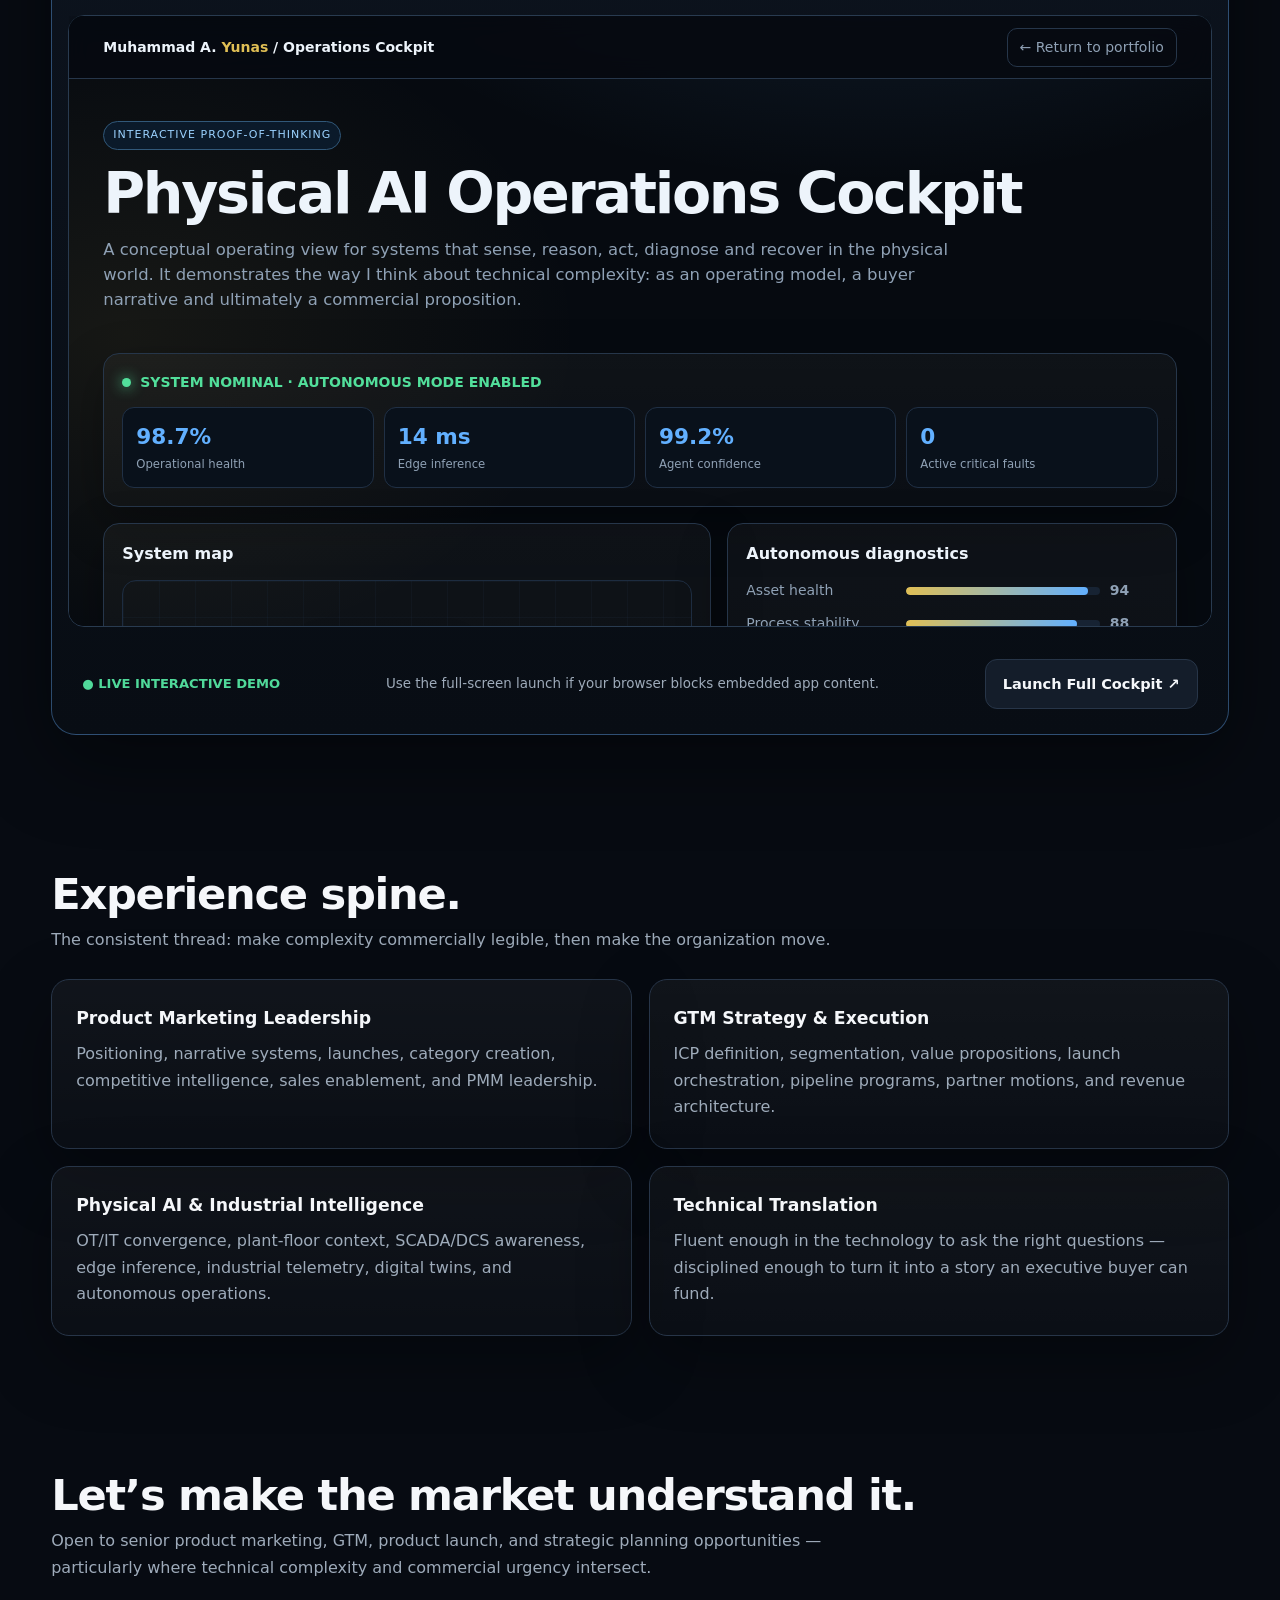
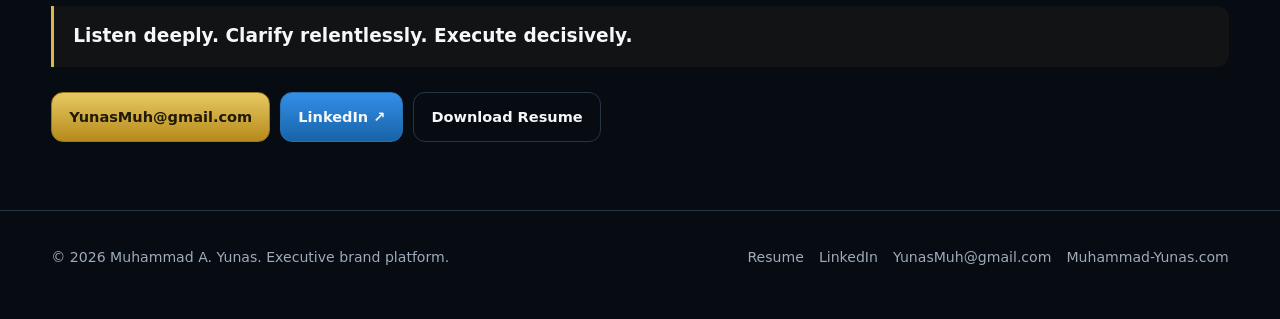
==== commit 66e7a68c: "Production audit: remove legacy placeholders, media and outdated metrics" ====
--- a/index.html
+++ b/index.html
@@ -1,42 +1 @@
-<!doctype html>
-<html lang="en">
-<head>
-<meta charset="utf-8">
-<meta name="viewport" content="width=device-width,initial-scale=1">
-<meta name="theme-color" content="#08101a">
-<meta name="description" content="Muhammad A. Yunas — executive product marketing and GTM leader commercializing complex B2B technology across Physical AI, OT/IT convergence, industrial intelligence and enterprise software.">
-<meta name="author" content="Muhammad A. Yunas">
-<link rel="canonical" href="https://www.muhammad-yunas.com/">
-<meta property="og:type" content="website">
-<meta property="og:title" content="Muhammad A. Yunas | Product Marketing & GTM Executive">
-<meta property="og:description" content="Commercializing complexity into clarity that drives market adoption and revenue outcomes.">
-<meta property="og:url" content="https://www.muhammad-yunas.com/">
-<meta property="og:image" content="https://www.muhammad-yunas.com/assets/og-preview.png">
-<title>Muhammad A. Yunas | Product Marketing & GTM Executive</title>
-<style>
-:root{--bg:#070b12;--panel:#0d141f;--panel2:#111b29;--text:#f5f7fa;--muted:#9eabba;--line:#273548;--gold:#d9b84c;--gold2:#f0d574;--blue:#67b1ff;--green:#50d99a;--max:1200px;--r:18px;--shadow:0 24px 70px rgba(0,0,0,.32)}
-*{box-sizing:border-box}html{scroll-behavior:smooth}body{margin:0;color:var(--text);font:16px/1.65 Inter,ui-sans-serif,system-ui,-apple-system,"Segoe UI",Roboto,Arial,sans-serif;background:radial-gradient(900px 600px at 5% -10%,rgba(217,184,76,.13),transparent 65%),radial-gradient(900px 650px at 100% 0,rgba(103,177,255,.13),transparent 65%),var(--bg)}body:before{content:"";position:fixed;inset:0;pointer-events:none;opacity:.18;background-image:linear-gradient(rgba(255,255,255,.025) 1px,transparent 1px),linear-gradient(90deg,rgba(255,255,255,.025) 1px,transparent 1px);background-size:48px 48px;mask-image:linear-gradient(to bottom,#000,transparent 78%)}a{color:inherit;text-decoration:none}.wrap{width:min(var(--max),92vw);margin:auto}.topbar{position:sticky;top:0;z-index:50;background:rgba(7,11,18,.84);backdrop-filter:blur(16px);border-bottom:1px solid rgba(255,255,255,.08)}.topbar-in{min-height:68px;display:flex;align-items:center;justify-content:space-between;gap:20px}.brand{font-weight:850;letter-spacing:.2px}.brand b{color:var(--gold)}nav{display:flex;gap:20px;align-items:center}nav a{font-size:.88rem;color:var(--muted)}nav a:hover{color:var(--gold2)}
-.hero{position:relative;min-height:700px;display:grid;grid-template-columns:1.3fr .7fr;align-items:center;gap:60px;padding:85px 0 70px}.hero:before{content:"";position:absolute;inset:0;z-index:-1;border-radius:32px;background:linear-gradient(90deg,rgba(7,11,18,.98),rgba(7,11,18,.86) 55%,rgba(7,11,18,.3)),url("assets/hero-bg.jpg") center/cover;opacity:.55}.eyebrow{display:inline-flex;border:1px solid rgba(217,184,76,.48);background:rgba(217,184,76,.07);color:var(--gold2);padding:7px 12px;border-radius:999px;text-transform:uppercase;font-size:.73rem;font-weight:800;letter-spacing:1px}.hero h1{font-size:clamp(3rem,6.2vw,5.8rem);line-height:.98;letter-spacing:-.055em;margin:20px 0 22px;max-width:11ch}.gradient{background:linear-gradient(105deg,#fff9df 0%,#e1c35b 42%,#8fc7ff 86%);-webkit-background-clip:text;background-clip:text;color:transparent}.hero .lead{max-width:760px;color:#b6c0ce;font-size:1.18rem}.hero .claim{max-width:760px;color:#f4f6f9;font-weight:750}.portrait-wrap{justify-self:end;width:min(390px,82vw);position:relative}.portrait-wrap:before{content:"";position:absolute;inset:-20px;border:1px solid rgba(217,184,76,.34);border-radius:30px;transform:rotate(2deg)}.portrait{width:100%;aspect-ratio:1;object-fit:cover;border-radius:26px;border:1px solid #3b485b;box-shadow:var(--shadow);position:relative}.proof-tag{position:absolute;right:-20px;bottom:24px;background:rgba(13,20,31,.96);border:1px solid var(--line);border-radius:14px;padding:13px 16px;box-shadow:var(--shadow);font-size:.82rem;color:var(--muted)}.proof-tag strong{display:block;color:var(--gold2);font-size:.98rem}.ctas{display:flex;flex-wrap:wrap;gap:10px;margin-top:25px}.btn{display:inline-flex;align-items:center;justify-content:center;gap:8px;padding:12px 17px;border:1px solid var(--line);border-radius:12px;background:#141d2a;font-weight:780;font-size:.91rem;transition:.2s}.btn:hover{transform:translateY(-2px);border-color:#5b6b82}.btn.primary{background:linear-gradient(180deg,#e7c961,#b68a1c);color:#211a06;border-color:#9a781f;box-shadow:0 12px 30px rgba(217,184,76,.18)}.btn.linkedin{background:linear-gradient(180deg,#348fe7,#1763a8);border-color:#2871b1}.btn.ghost{background:transparent}.tri{display:flex;flex-wrap:wrap;gap:8px;margin-top:15px}.tri a{border:1px solid rgba(255,255,255,.11);border-radius:999px;padding:6px 11px;color:var(--muted);font-size:.8rem}.tri a:hover{color:#fff;border-color:var(--gold)}
-section{padding:68px 0}.section-head{margin-bottom:25px}.section-head h2{font-size:clamp(1.8rem,3.5vw,2.7rem);line-height:1.08;margin:0 0 10px;letter-spacing:-.03em}.section-head p{margin:0;max-width:820px;color:var(--muted)}.grid{display:grid;gap:17px}.g2{grid-template-columns:repeat(2,1fr)}.g3{grid-template-columns:repeat(3,1fr)}.card{background:linear-gradient(180deg,rgba(255,255,255,.038),rgba(255,255,255,.014));border:1px solid var(--line);border-radius:var(--r);padding:24px;box-shadow:var(--shadow)}.card h3{margin:0 0 9px;font-size:1.08rem}.card p{margin:0;color:var(--muted)}.pills{display:flex;flex-wrap:wrap;gap:8px;margin-top:17px}.pill{padding:6px 10px;border:1px solid #3a475a;border-radius:999px;background:#141d29;color:#dce3ec;font-size:.78rem}.about-photo{width:100%;height:310px;object-fit:cover;border-radius:14px;border:1px solid var(--line)}
-.stats .num{font-size:2.15rem;font-weight:900;color:var(--gold2)}.stats .label{color:var(--muted);font-size:.88rem}.bar{height:7px;background:#202a38;border-radius:99px;margin-top:14px;overflow:hidden}.bar i{display:block;height:100%;width:var(--w);background:linear-gradient(90deg,var(--gold),var(--blue));border-radius:inherit}
-.case-img{width:100%;height:190px;object-fit:cover;border-radius:13px;margin-bottom:15px;border:1px solid var(--line)}.case-card{display:flex;flex-direction:column}.case-card .btn{align-self:flex-start;margin-top:17px}.quote{border-left:3px solid var(--gold);padding:15px 19px;background:rgba(217,184,76,.045);border-radius:0 12px 12px 0;font-size:1.16rem;font-weight:750}
-.cockpit{border:1px solid rgba(103,177,255,.38);border-radius:25px;overflow:hidden;background:radial-gradient(800px 300px at 80% 0,rgba(103,177,255,.14),transparent 65%),linear-gradient(180deg,#0d141f,#080d14);box-shadow:0 28px 80px rgba(0,0,0,.42)}.cockpit-copy{padding:30px 30px 15px}.cockpit-badge{display:inline-flex;color:#9bd2ff;border:1px solid rgba(103,177,255,.4);border-radius:999px;padding:5px 10px;font-size:.72rem;text-transform:uppercase;letter-spacing:.8px}.cockpit h2{margin:12px 0 8px}.cockpit p{color:var(--muted);max-width:850px}.cockpit-window{margin:16px;border:1px solid #293b50;border-radius:16px;overflow:hidden;background:#05090e}.cockpit-window iframe{display:block;width:100%;height:610px;border:0}.cockpit-foot{display:flex;justify-content:space-between;align-items:center;gap:16px;flex-wrap:wrap;padding:16px 30px 25px}.status{color:var(--green);font-size:.82rem;font-weight:750}.note{color:var(--muted);font-size:.84rem}.experience-grid .card{min-height:170px}
-.contact{position:relative;overflow:hidden}.contact:after{content:"";position:absolute;right:-120px;top:-120px;width:360px;height:360px;border:1px solid rgba(217,184,76,.15);border-radius:50%;box-shadow:0 0 0 55px rgba(217,184,76,.025),0 0 0 110px rgba(217,184,76,.015);pointer-events:none}.footer{border-top:1px solid var(--line);padding:35px 0 50px;color:var(--muted);font-size:.88rem}.footer-row{display:flex;justify-content:space-between;gap:20px;flex-wrap:wrap}.footer-links{display:flex;gap:15px;flex-wrap:wrap}.footer a:hover{color:var(--gold2)}
-.reveal{opacity:0;transform:translateY(14px);transition:.6s ease}.reveal.show{opacity:1;transform:none}@media(max-width:900px){nav{display:none}.hero{grid-template-columns:1fr;padding-top:60px}.portrait-wrap{justify-self:start;width:min(320px,78vw)}.g2,.g3{grid-template-columns:1fr}.cockpit-window iframe{height:500px}}@media(max-width:560px){.hero h1{font-size:3rem}.hero{min-height:auto}.proof-tag{right:-6px}.cockpit-copy,.cockpit-foot{padding-left:18px;padding-right:18px}.cockpit-window{margin-left:8px;margin-right:8px}.cockpit-window iframe{height:420px}.about-photo{height:250px}}@media(prefers-reduced-motion:reduce){html{scroll-behavior:auto}.reveal{opacity:1;transform:none;transition:none}.btn{transition:none}}
-</style>
-<script type="application/ld+json">{"@context":"https://schema.org","@type":"Person","name":"Muhammad A. Yunas","url":"https://www.muhammad-yunas.com/","sameAs":["https://www.linkedin.com/in/muhammad-yunas"],"jobTitle":"Executive Product Marketing Leader","email":"mailto:YunasMuh@gmail.com"}</script>
-</head>
-<body>
-<header class="topbar"><div class="wrap topbar-in"><a class="brand" href="#top">Muhammad A. <b>Yunas</b></a><nav><a href="#about">About</a><a href="#impact">Impact</a><a href="#work">Work</a><a href="#cockpit">Cockpit</a><a href="#experience">Experience</a><a href="#contact">Contact</a></nav></div></header>
-<main id="top" class="wrap">
-<section class="hero reveal"><div><span class="eyebrow">Product Marketing • GTM • Physical AI</span><h1><span class="gradient">Commercializing complexity into clarity.</span></h1><p class="lead">I build the commercial engines for intelligence in the physical world — translating complex technology into positioning, GTM systems, enterprise adoption, and measurable revenue outcomes.</p><p class="claim">18+ years of product marketing and GTM leadership across B2B SaaS, cybersecurity, industrial intelligence, OT/IT convergence, and emerging AI.</p><div class="ctas"><a class="btn primary" href="Muhammad_Yunas_Resume_2026.pdf" download>↓ Download Resume</a><a class="btn linkedin" href="https://www.linkedin.com/in/muhammad-yunas" target="_blank" rel="noopener">LinkedIn ↗</a><a class="btn ghost" href="mailto:YunasMuh@gmail.com">Email Me</a></div><div class="tri"><a href="Muhammad_Yunas_Resume_2026.pdf" download>Resume</a><a href="https://www.linkedin.com/in/muhammad-yunas" target="_blank" rel="noopener">LinkedIn</a><a href="https://www.muhammad-yunas.com">Webpage</a><a href="mailto:YunasMuh@gmail.com">YunasMuh@gmail.com</a></div></div><div class="portrait-wrap"><img class="portrait" src="assets/headshot.png" alt="Professional headshot of Muhammad A. Yunas" width="866" height="866"><div class="proof-tag"><strong>Commercial + Technical</strong>OT/IT fluent. GTM disciplined.</div></div></section>
-<section id="about" class="reveal"><div class="section-head"><h2>The intersection is the advantage.</h2><p>I sit between product, engineering, sales, and the executive buyer — turning technical capability into a market narrative people can understand, believe, and act on.</p></div><div class="grid g2"><article class="card"><h3>What I bring</h3><p>Category strategy, positioning, launches, competitive intelligence, sales enablement, demand programs, and commercialization architecture for technically complex products.</p><div class="pills"><span class="pill">Physical AI</span><span class="pill">Industrial Intelligence</span><span class="pill">OT/IT Convergence</span><span class="pill">Enterprise SaaS</span><span class="pill">Digital Twin</span><span class="pill">Edge Intelligence</span><span class="pill">Product Launch</span><span class="pill">GTM Strategy</span></div></article><article class="card"><img class="about-photo" src="assets/portrait.png" alt="Muhammad Yunas executive portrait" width="435" height="435"></article></div></section>
-<section id="impact" class="reveal"><div class="section-head"><h2>Proof, not just positioning.</h2><p>Selected performance signals from the executive story — presented as evidence, not decoration.</p></div><div class="grid g3 stats"><article class="card"><div class="num">$150M+</div><div class="label">Revenue influenced across B2B software, cybersecurity and industrial intelligence</div><div class="bar"><i style="--w:92%"></i></div></article><article class="card"><div class="num">24+</div><div class="label">Major launches and GTM motions, from DCIM to Physical AI</div><div class="bar"><i style="--w:86%"></i></div></article><article class="card"><div class="num">4–6</div><div class="label">PMM professionals led and mentored across commercialization teams</div><div class="bar"><i style="--w:78%"></i></div></article></div></section>
-<section id="work" class="reveal"><div class="section-head"><h2>Selected work.</h2><p>Examples of the commercial problems I solve when technology is powerful but the market story is not yet clear.</p></div><div class="grid g3"><article class="card case-card"><img class="case-img" src="assets/case-schneider-thumb.jpg" alt="Industrial technology case study"><h3>Industrial Intelligence</h3><p>Turning complex infrastructure and industrial technology into buyer-ready positioning, GTM narratives, and executive value propositions.</p><a class="btn" href="case-studies/ot-it-convergence.html">View case study →</a></article><article class="card case-card"><img class="case-img" src="assets/case-dell-thumb.jpg" alt="Enterprise technology case study"><h3>Enterprise Technology</h3><p>Connecting technical differentiation to messaging, enablement, launches, and commercial momentum.</p><a class="btn" href="case-studies/gtm-ot-it.html">View case study →</a></article><article class="card case-card"><img class="case-img" src="assets/case-consulting-thumb.jpg" alt="Strategic advisory case study"><h3>Strategic Advisory</h3><p>Applying market intelligence and structured GTM thinking to ambiguous, high-change environments.</p><a class="btn" href="#contact">Discuss the work →</a></article></div></section>
-<section id="cockpit" class="reveal"><div class="cockpit"><div class="cockpit-copy"><span class="cockpit-badge">Interactive proof-of-thinking</span><h2>Physical AI Operations Cockpit</h2><p><strong>Your résumé tells people what you have done. This lets them experience how you think.</strong> The Cockpit demonstrates how Physical AI, operational telemetry, system health, autonomy, diagnostics, predictive signals, human decision-making and commercial outcomes can be connected in one operating model.</p><div class="ctas"><a class="btn primary" href="cockpit.html" target="_blank">Launch Full Cockpit ↗</a><a class="btn ghost" href="cockpit.html">Open Interactive View</a></div></div><div class="cockpit-window"><iframe title="Physical AI Operations Cockpit" src="cockpit.html" loading="lazy" allow="fullscreen"></iframe></div><div class="cockpit-foot"><span class="status">● LIVE INTERACTIVE DEMO</span><span class="note">Conceptual proof-of-thinking — not a production control system.</span></div></div></section>
-<section id="experience" class="reveal"><div class="section-head"><h2>Experience spine.</h2><p>The consistent thread: make complexity commercially legible, then make the organization move.</p></div><div class="grid g2 experience-grid"><article class="card"><h3>Product Marketing Leadership</h3><p>Positioning, narrative systems, launches, category creation, competitive intelligence, sales enablement, and PMM leadership.</p></article><article class="card"><h3>GTM Strategy & Execution</h3><p>ICP definition, segmentation, value propositions, launch orchestration, pipeline programs, partner motions, and revenue architecture.</p></article><article class="card"><h3>Physical AI & Industrial Intelligence</h3><p>OT/IT convergence, plant-floor context, SCADA/DCS awareness, edge inference, industrial telemetry, digital twins, and autonomous operations.</p></article><article class="card"><h3>Technical Translation</h3><p>Fluent enough in the technology to ask the right questions — disciplined enough to turn it into a story an executive buyer can fund.</p></article></div></section>
-<section id="contact" class="reveal"><div class="card contact"><div class="section-head"><h2>Let's make the market understand it.</h2><p>Open to senior product marketing, GTM, product launch, and strategic planning opportunities — particularly where technical complexity and commercial urgency intersect.</p></div><div class="quote">Listen deeply. Clarify relentlessly. Execute decisively.</div><div class="ctas"><a class="btn primary" href="mailto:YunasMuh@gmail.com">YunasMuh@gmail.com</a><a class="btn linkedin" href="https://www.linkedin.com/in/muhammad-yunas" target="_blank" rel="noopener">linkedin.com/in/muhammad-yunas ↗</a><a class="btn" href="Muhammad_Yunas_Resume_2026.pdf" download>Download Resume</a></div></div></section>
-</main>
-<footer class="footer"><div class="wrap footer-row"><div>© <span id="year">2026</span> Muhammad A. Yunas. Executive brand platform.</div><div class="footer-links"><a href="Muhammad_Yunas_Resume_2026.pdf" download>Resume</a><a href="https://www.linkedin.com/in/muhammad-yunas" target="_blank" rel="noopener">LinkedIn</a><a href="mailto:YunasMuh@gmail.com">YunasMuh@gmail.com</a><a href="https://www.muhammad-yunas.com">Muhammad-Yunas.com</a></div></div></footer>
-<script>const o=new IntersectionObserver(e=>e.forEach(x=>x.isIntersecting&&x.target.classList.add('show')),{threshold:.12});document.querySelectorAll('.reveal').forEach(x=>o.observe(x));document.getElementById('year').textContent=new Date().getFullYear();const s=new Audio('assets/click.mp3');s.volume=.06;document.querySelectorAll('a.btn').forEach(a=>a.addEventListener('click',()=>{try{s.currentTime=0;s.play()}catch(e){}}));</script>
-</body></html>
+<!doctype html><html lang="en"><head><meta charset="utf-8"><meta name="viewport" content="width=device-width,initial-scale=1"><meta name="theme-color" content="#08101a"><meta name="description" content="Muhammad A. Yunas — executive product marketing and GTM leader commercializing complex B2B technology across Physical AI, OT/IT convergence, industrial intelligence and enterprise software."><meta name="author" content="Muhammad A. Yunas"><link rel="canonical" href="https://www.muhammad-yunas.com/"><meta property="og:type" content="website"><meta property="og:title" content="Muhammad A. Yunas | Product Marketing & GTM Executive"><meta property="og:description" content="Commercializing complexity into clarity that drives market adoption and revenue outcomes."><meta property="og:url" content="https://www.muhammad-yunas.com/"><meta property="og:image" content="https://www.muhammad-yunas.com/assets/og-preview.png"><title>Muhammad A. Yunas | Product Marketing & GTM Executive</title><style>:root{--bg:#070b12;--panel:#0d141f;--text:#f5f7fa;--muted:#9eabba;--line:#273548;--gold:#d9b84c;--gold2:#f0d574;--blue:#67b1ff;--green:#50d99a;--max:1200px;--r:18px;--shadow:0 24px 70px rgba(0,0,0,.32)}*{box-sizing:border-box}html{scroll-behavior:smooth}body{margin:0;color:var(--text);font:16px/1.65 Inter,ui-sans-serif,system-ui,-apple-system,"Segoe UI",Roboto,Arial,sans-serif;background:radial-gradient(900px 600px at 5% -10%,rgba(217,184,76,.13),transparent 65%),radial-gradient(900px 650px at 100% 0,rgba(103,177,255,.13),transparent 65%),var(--bg)}a{color:inherit;text-decoration:none}.wrap{width:min(var(--max),92vw);margin:auto}.topbar{position:sticky;top:0;z-index:50;background:rgba(7,11,18,.84);backdrop-filter:blur(16px);border-bottom:1px solid rgba(255,255,255,.08)}.topbar-in{min-height:68px;display:flex;align-items:center;justify-content:space-between;gap:20px}.brand{font-weight:850}.brand b{color:var(--gold)}nav{display:flex;gap:20px;align-items:center}nav a{font-size:.88rem;color:var(--muted)}nav a:hover{color:var(--gold2)}section{padding:68px 0}.hero{position:relative;min-height:700px;display:grid;grid-template-columns:1.3fr .7fr;align-items:center;gap:60px;padding:85px 0 70px}.hero:before{content:"";position:absolute;inset:0;z-index:-1;border-radius:32px;background:linear-gradient(90deg,rgba(7,11,18,.98),rgba(7,11,18,.86) 55%,rgba(7,11,18,.3)),url("assets/hero-bg.jpg") center/cover;opacity:.55}.eyebrow{display:inline-flex;border:1px solid rgba(217,184,76,.48);background:rgba(217,184,76,.07);color:var(--gold2);padding:7px 12px;border-radius:999px;text-transform:uppercase;font-size:.73rem;font-weight:800;letter-spacing:1px}.hero h1{font-size:clamp(3rem,6.2vw,5.8rem);line-height:.98;letter-spacing:-.055em;margin:20px 0 22px;max-width:11ch}.gradient{background:linear-gradient(105deg,#fff9df 0%,#e1c35b 42%,#8fc7ff 86%);-webkit-background-clip:text;background-clip:text;color:transparent}.lead{max-width:760px;color:#b6c0ce;font-size:1.18rem}.claim{max-width:760px;color:#f4f6f9;font-weight:750}.portrait-wrap{justify-self:end;width:min(390px,82vw);position:relative}.portrait-wrap:before{content:"";position:absolute;inset:-20px;border:1px solid rgba(217,184,76,.34);border-radius:30px;transform:rotate(2deg)}.portrait{width:100%;aspect-ratio:1;object-fit:cover;border-radius:26px;border:1px solid #3b485b;box-shadow:var(--shadow);position:relative}.proof-tag{position:absolute;right:-20px;bottom:24px;background:rgba(13,20,31,.96);border:1px solid var(--line);border-radius:14px;padding:13px 16px;box-shadow:var(--shadow);font-size:.82rem;color:var(--muted)}.proof-tag strong{display:block;color:var(--gold2);font-size:.98rem}.ctas{display:flex;flex-wrap:wrap;gap:10px;margin-top:25px}.btn{display:inline-flex;align-items:center;justify-content:center;gap:8px;padding:12px 17px;border:1px solid var(--line);border-radius:12px;background:#141d2a;font-weight:780;font-size:.91rem;transition:.2s}.btn:hover{transform:translateY(-2px);border-color:#5b6b82}.btn.primary{background:linear-gradient(180deg,#e7c961,#b68a1c);color:#211a06;border-color:#9a781f}.btn.linkedin{background:linear-gradient(180deg,#348fe7,#1763a8);border-color:#2871b1}.btn.ghost{background:transparent}.tri{display:flex;flex-wrap:wrap;gap:8px;margin-top:15px}.tri a{border:1px solid rgba(255,255,255,.11);border-radius:999px;padding:6px 11px;color:var(--muted);font-size:.8rem}.section-head{margin-bottom:25px}.section-head h2{font-size:clamp(1.8rem,3.5vw,2.7rem);line-height:1.08;margin:0 0 10px;letter-spacing:-.03em}.section-head p{margin:0;max-width:820px;color:var(--muted)}.grid{display:grid;gap:17px}.g2{grid-template-columns:repeat(2,1fr)}.g3{grid-template-columns:repeat(3,1fr)}.card{background:linear-gradient(180deg,rgba(255,255,255,.038),rgba(255,255,255,.014));border:1px solid var(--line);border-radius:var(--r);padding:24px;box-shadow:var(--shadow)}.card h3{margin:0 0 9px;font-size:1.08rem}.card p{margin:0;color:var(--muted)}.pills{display:flex;flex-wrap:wrap;gap:8px;margin-top:17px}.pill{padding:6px 10px;border:1px solid #3a475a;border-radius:999px;background:#141d29;color:#dce3ec;font-size:.78rem}.about-photo{width:100%;height:310px;object-fit:cover;border-radius:14px;border:1px solid var(--line)}.stats .num{font-size:2.15rem;font-weight:900;color:var(--gold2)}.stats .label{color:var(--muted);font-size:.88rem}.bar{height:7px;background:#202a38;border-radius:99px;margin-top:14px;overflow:hidden}.bar i{display:block;height:100%;width:var(--w);background:linear-gradient(90deg,var(--gold),var(--blue));border-radius:inherit}.case-img{width:100%;height:190px;object-fit:cover;border-radius:13px;margin-bottom:15px;border:1px solid var(--line)}.case-card{display:flex;flex-direction:column}.case-card .btn{align-self:flex-start;margin-top:17px}.quote{border-left:3px solid var(--gold);padding:15px 19px;background:rgba(217,184,76,.045);border-radius:0 12px 12px 0;font-size:1.16rem;font-weight:750}.cockpit{border:1px solid rgba(103,177,255,.38);border-radius:25px;overflow:hidden;background:linear-gradient(180deg,#0d141f,#080d14);box-shadow:0 28px 80px rgba(0,0,0,.42)}.cockpit-copy{padding:30px 30px 15px}.cockpit-badge{display:inline-flex;color:#9bd2ff;border:1px solid rgba(103,177,255,.4);border-radius:999px;padding:5px 10px;font-size:.72rem;text-transform:uppercase;letter-spacing:.8px}.cockpit h2{margin:12px 0 8px}.cockpit p{color:var(--muted);max-width:850px}.cockpit-window{margin:16px;border:1px solid #293b50;border-radius:16px;overflow:hidden;background:#05090e}.cockpit-window iframe{display:block;width:100%;height:610px;border:0}.cockpit-foot{display:flex;justify-content:space-between;align-items:center;gap:16px;flex-wrap:wrap;padding:16px 30px 25px}.status{color:var(--green);font-size:.82rem;font-weight:750}.note{color:var(--muted);font-size:.84rem}.experience-grid .card{min-height:170px}.footer{border-top:1px solid var(--line);padding:35px 0 50px;color:var(--muted);font-size:.88rem}.footer-row{display:flex;justify-content:space-between;gap:20px;flex-wrap:wrap}.footer-links{display:flex;gap:15px;flex-wrap:wrap}.footer a:hover{color:var(--gold2)}.reveal{opacity:0;transform:translateY(14px);transition:.6s ease}.reveal.show{opacity:1;transform:none}@media(max-width:900px){nav{display:none}.hero{grid-template-columns:1fr;padding-top:60px}.portrait-wrap{justify-self:start;width:min(320px,78vw)}.g2,.g3{grid-template-columns:1fr}.cockpit-window iframe{height:500px}}@media(max-width:560px){.hero h1{font-size:3rem}.hero{min-height:auto}.proof-tag{right:-6px}.cockpit-copy,.cockpit-foot{padding-left:18px;padding-right:18px}.cockpit-window{margin-left:8px;margin-right:8px}.cockpit-window iframe{height:420px}.about-photo{height:250px}}@media(prefers-reduced-motion:reduce){html{scroll-behavior:auto}.reveal{opacity:1;transform:none;transition:none}.btn{transition:none}}</style><script type="application/ld+json">{"@context":"https://schema.org","@type":"Person","name":"Muhammad A. Yunas","url":"https://www.muhammad-yunas.com/","sameAs":["https://www.linkedin.com/in/muhammad-yunas"],"jobTitle":"Executive Product Marketing Leader","email":"mailto:YunasMuh@gmail.com"}</script></head><body><header class="topbar"><div class="wrap topbar-in"><a class="brand" href="#top">Muhammad A. <b>Yunas</b></a><nav><a href="#about">About</a><a href="#impact">Impact</a><a href="#work">Work</a><a href="#cockpit">Cockpit</a><a href="#experience">Experience</a><a href="#contact">Contact</a></nav></div></header><main id="top" class="wrap"><section class="hero reveal"><div><span class="eyebrow">Product Marketing • GTM • Physical AI</span><h1><span class="gradient">Commercializing complexity into clarity.</span></h1><p class="lead">I build the commercial engines for intelligence in the physical world — translating complex technology into positioning, GTM systems, enterprise adoption, and measurable revenue outcomes.</p><p class="claim">18+ years of product marketing and GTM leadership across B2B SaaS, cybersecurity, industrial intelligence, OT/IT convergence, and emerging AI.</p><div class="ctas"><a class="btn primary" href="Muhammad_Yunas_Resume_2026.pdf" download>↓ Download Resume</a><a class="btn linkedin" href="https://www.linkedin.com/in/muhammad-yunas" target="_blank" rel="noopener">LinkedIn ↗</a><a class="btn ghost" href="mailto:YunasMuh@gmail.com">Email Me</a></div><div class="tri"><a href="Muhammad_Yunas_Resume_2026.pdf" download>Resume</a><a href="https://www.linkedin.com/in/muhammad-yunas" target="_blank" rel="noopener">LinkedIn</a><a href="https://www.muhammad-yunas.com">Webpage</a><a href="mailto:YunasMuh@gmail.com">YunasMuh@gmail.com</a></div></div><div class="portrait-wrap"><img class="portrait" src="assets/headshot.png" alt="Professional headshot of Muhammad A. Yunas" width="866" height="866"><div class="proof-tag"><strong>Commercial + Technical</strong>OT/IT fluent. GTM disciplined.</div></div></section><section id="about" class="reveal"><div class="section-head"><h2>The intersection is the advantage.</h2><p>I sit between product, engineering, sales, and the executive buyer — turning technical capability into a market narrative people can understand, believe, and act on.</p></div><div class="grid g2"><article class="card"><h3>What I bring</h3><p>Category strategy, positioning, launches, competitive intelligence, sales enablement, demand programs, and commercialization architecture for technically complex products.</p><div class="pills"><span class="pill">Physical AI</span><span class="pill">Industrial Intelligence</span><span class="pill">OT/IT Convergence</span><span class="pill">Enterprise SaaS</span><span class="pill">Digital Twin</span><span class="pill">Edge Intelligence</span><span class="pill">Product Launch</span><span class="pill">GTM Strategy</span></div></article><article class="card"><img class="about-photo" src="assets/portrait.png" alt="Muhammad Yunas executive portrait" width="435" height="435"></article></div></section><section id="impact" class="reveal"><div class="section-head"><h2>Proof, not just positioning.</h2><p>Selected performance signals from the executive story — presented as evidence, not decoration.</p></div><div class="grid g3 stats"><article class="card"><div class="num">$150M+</div><div class="label">Revenue influenced across B2B software, cybersecurity and industrial intelligence</div><div class="bar"><i style="--w:92%"></i></div></article><article class="card"><div class="num">24+</div><div class="label">Major launches and GTM motions, from DCIM to Physical AI</div><div class="bar"><i style="--w:86%"></i></div></article><article class="card"><div class="num">4–6</div><div class="label">PMM professionals led and mentored across commercialization teams</div><div class="bar"><i style="--w:78%"></i></div></article></div></section><section id="work" class="reveal"><div class="section-head"><h2>Selected work.</h2><p>Examples of the commercial problems I solve when technology is powerful but the market story is not yet clear.</p></div><div class="grid g3"><article class="card case-card"><img class="case-img" src="assets/case-schneider-thumb.jpg" alt="Schneider Electric industrial technology case study"><h3>Industrial / OT–IT GTM</h3><p>Connecting plant-floor realities to enterprise value, with positioning and launch architecture designed for complex buying groups.</p><a class="btn" href="case-studies/ot-it-convergence.html">View case study →</a></article><article class="card case-card"><img class="case-img" src="assets/case-dell-thumb.jpg" alt="Dell enterprise technology case study"><h3>Enterprise Technology</h3><p>Turning technical differentiation into buyer-ready messaging, enablement, and commercial momentum.</p><a class="btn" href="case-studies/gtm-ot-it.html">View case study →</a></article><article class="card case-card"><img class="case-img" src="assets/case-consulting-thumb.jpg" alt="Strategic advisory case study"><h3>Strategic Advisory</h3><p>Applying market intelligence and structured GTM thinking to ambiguous, high-change environments.</p><a class="btn" href="#contact">Discuss the work →</a></article></div></section><section id="cockpit" class="reveal"><div class="cockpit"><div class="cockpit-copy"><span class="cockpit-badge">Interactive proof-of-thinking</span><h2>Physical AI Operations Cockpit</h2><p>This is a hands-on demonstration of how I think about Physical AI, operational telemetry, system health, autonomy, diagnostics, predictive signals, and human decision-making. It gives a visitor something to operate — not simply something to read.</p></div><div class="cockpit-window"><iframe src="cockpit.html" title="Physical AI Operations Cockpit interactive preview" loading="lazy"></iframe></div><div class="cockpit-foot"><span class="status">● LIVE INTERACTIVE DEMO</span><span class="note">Use the full-screen launch if your browser blocks embedded app content.</span><a class="btn" href="cockpit.html">Launch Full Cockpit ↗</a></div></div></section><section id="experience" class="reveal"><div class="section-head"><h2>Experience spine.</h2><p>The consistent thread: make complexity commercially legible, then make the organization move.</p></div><div class="grid g2 experience-grid"><article class="card"><h3>Product Marketing Leadership</h3><p>Positioning, narrative systems, launches, category creation, competitive intelligence, sales enablement, and PMM leadership.</p></article><article class="card"><h3>GTM Strategy &amp; Execution</h3><p>ICP definition, segmentation, value propositions, launch orchestration, pipeline programs, partner motions, and revenue architecture.</p></article><article class="card"><h3>Physical AI &amp; Industrial Intelligence</h3><p>OT/IT convergence, plant-floor context, SCADA/DCS awareness, edge inference, industrial telemetry, digital twins, and autonomous operations.</p></article><article class="card"><h3>Technical Translation</h3><p>Fluent enough in the technology to ask the right questions — disciplined enough to turn it into a story an executive buyer can fund.</p></article></div></section><section id="contact" class="reveal"><div class="section-head"><h2>Let’s make the market understand it.</h2><p>Open to senior product marketing, GTM, product launch, and strategic planning opportunities — particularly where technical complexity and commercial urgency intersect.</p></div><div class="quote">Listen deeply. Clarify relentlessly. Execute decisively.</div><div class="ctas"><a class="btn primary" href="mailto:YunasMuh@gmail.com">YunasMuh@gmail.com</a><a class="btn linkedin" href="https://www.linkedin.com/in/muhammad-yunas" target="_blank" rel="noopener">LinkedIn ↗</a><a class="btn ghost" href="Muhammad_Yunas_Resume_2026.pdf" download>Download Resume</a></div></section></main><footer class="footer"><div class="wrap footer-row"><div>© 2026 Muhammad A. Yunas. Executive brand platform.</div><div class="footer-links"><a href="Muhammad_Yunas_Resume_2026.pdf">Resume</a><a href="https://www.linkedin.com/in/muhammad-yunas" target="_blank" rel="noopener">LinkedIn</a><a href="mailto:YunasMuh@gmail.com">YunasMuh@gmail.com</a><a href="https://www.muhammad-yunas.com">Muhammad-Yunas.com</a></div></div></footer><script>const io=new IntersectionObserver(es=>es.forEach(e=>{if(e.isIntersecting)e.target.classList.add('show')}),{threshold:.08});document.querySelectorAll('.reveal').forEach(el=>io.observe(el));</script></body></html>
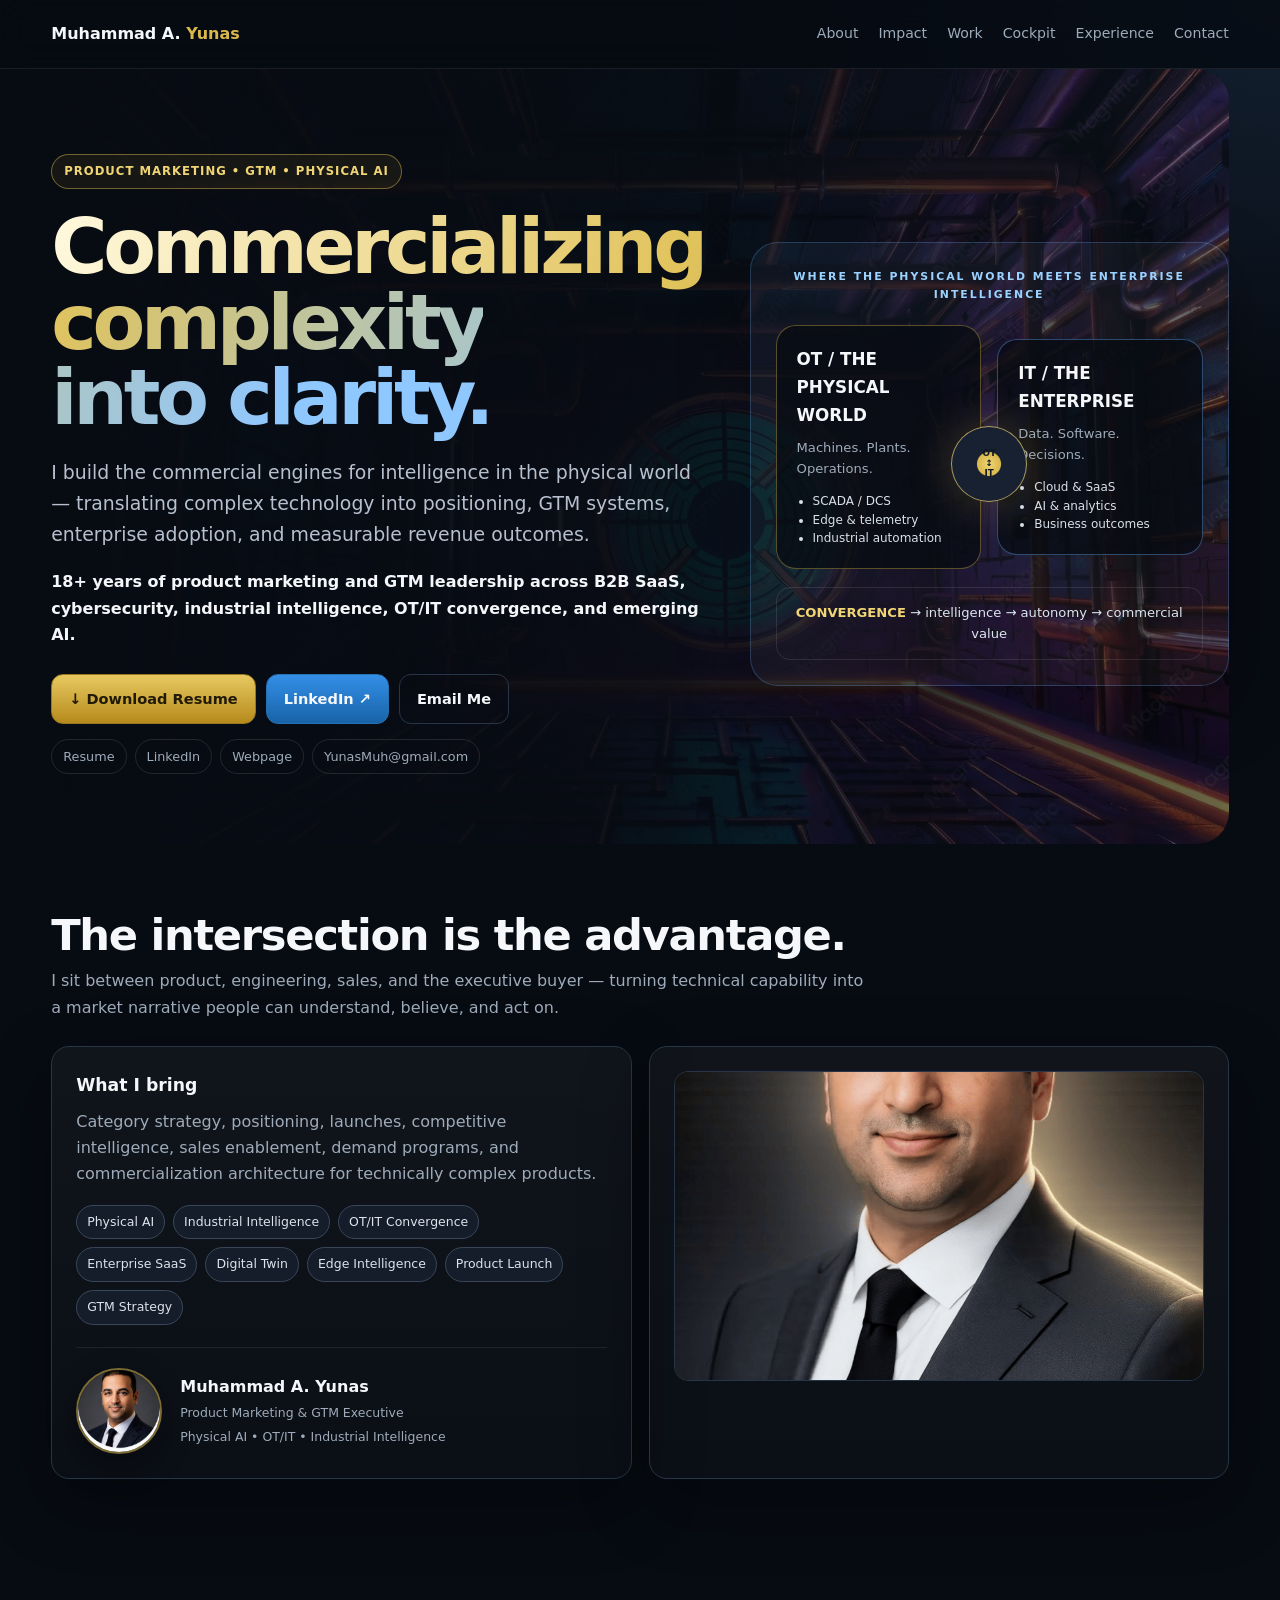
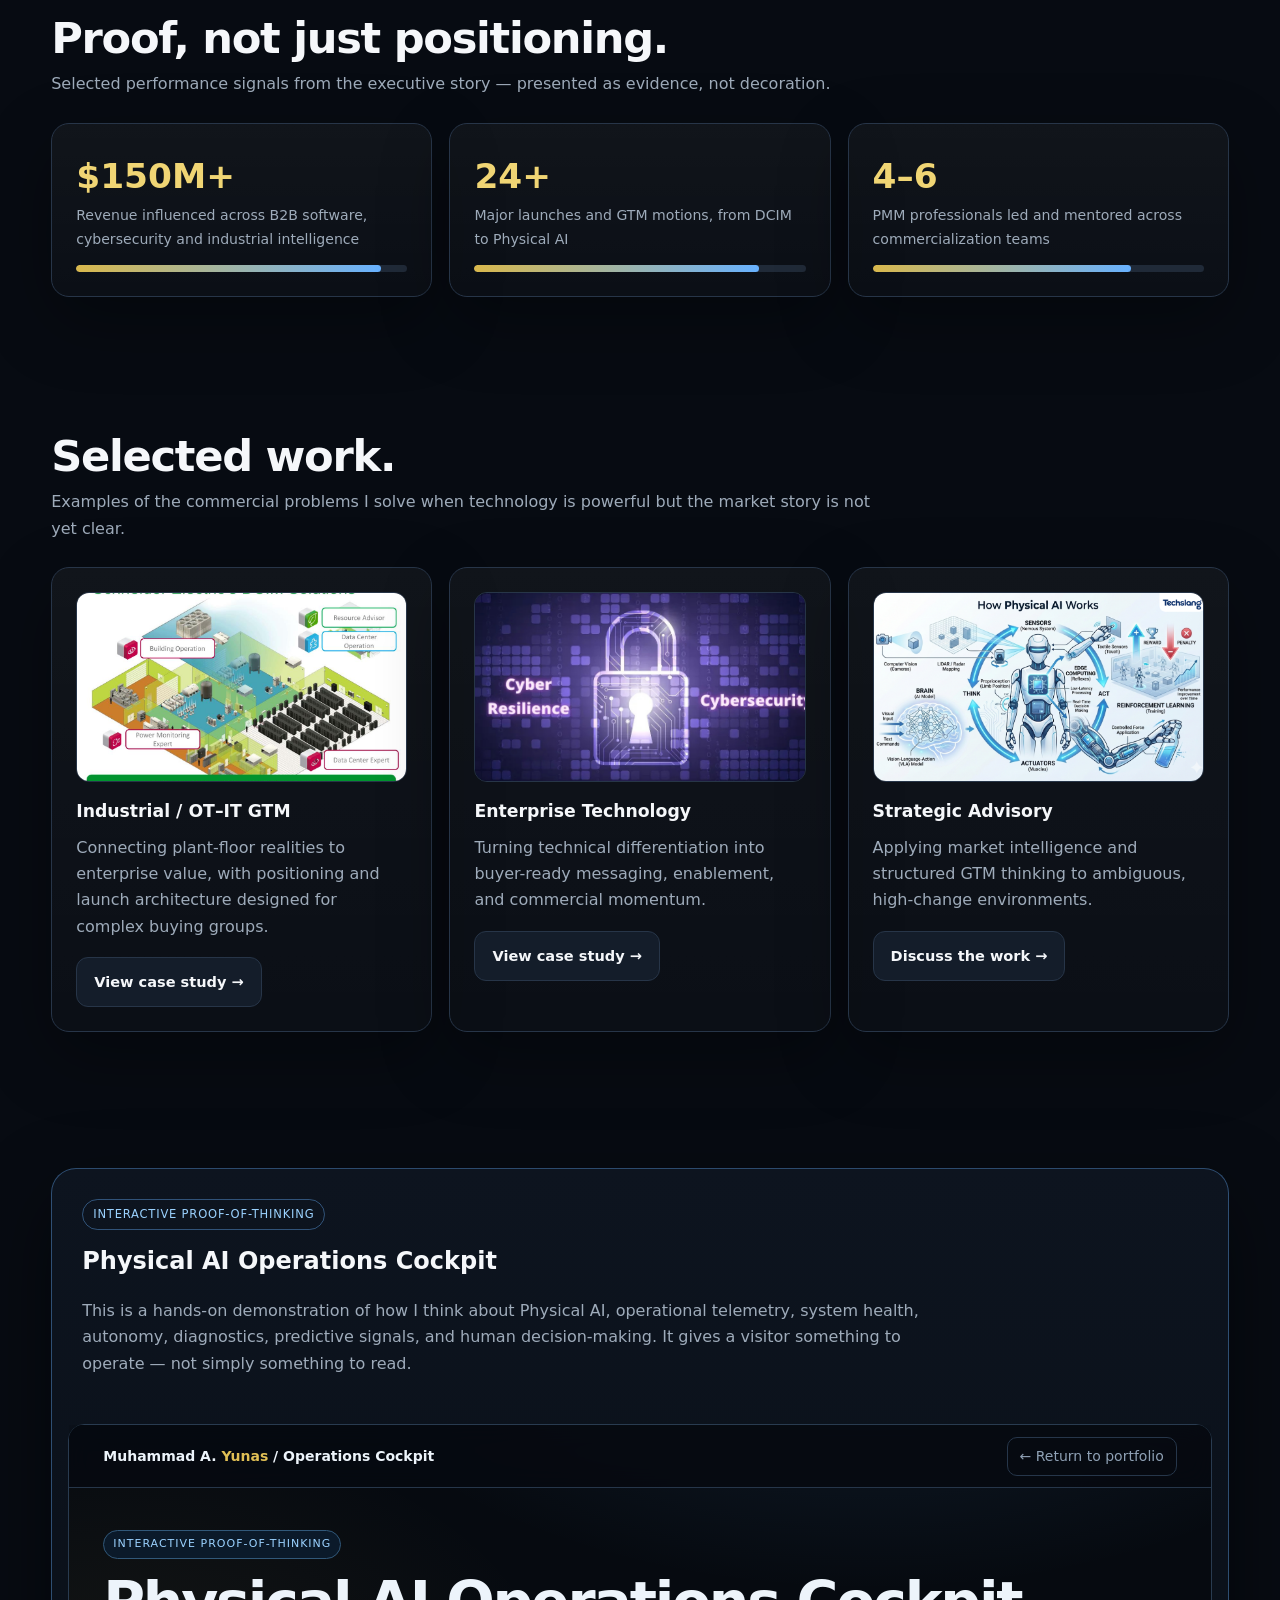
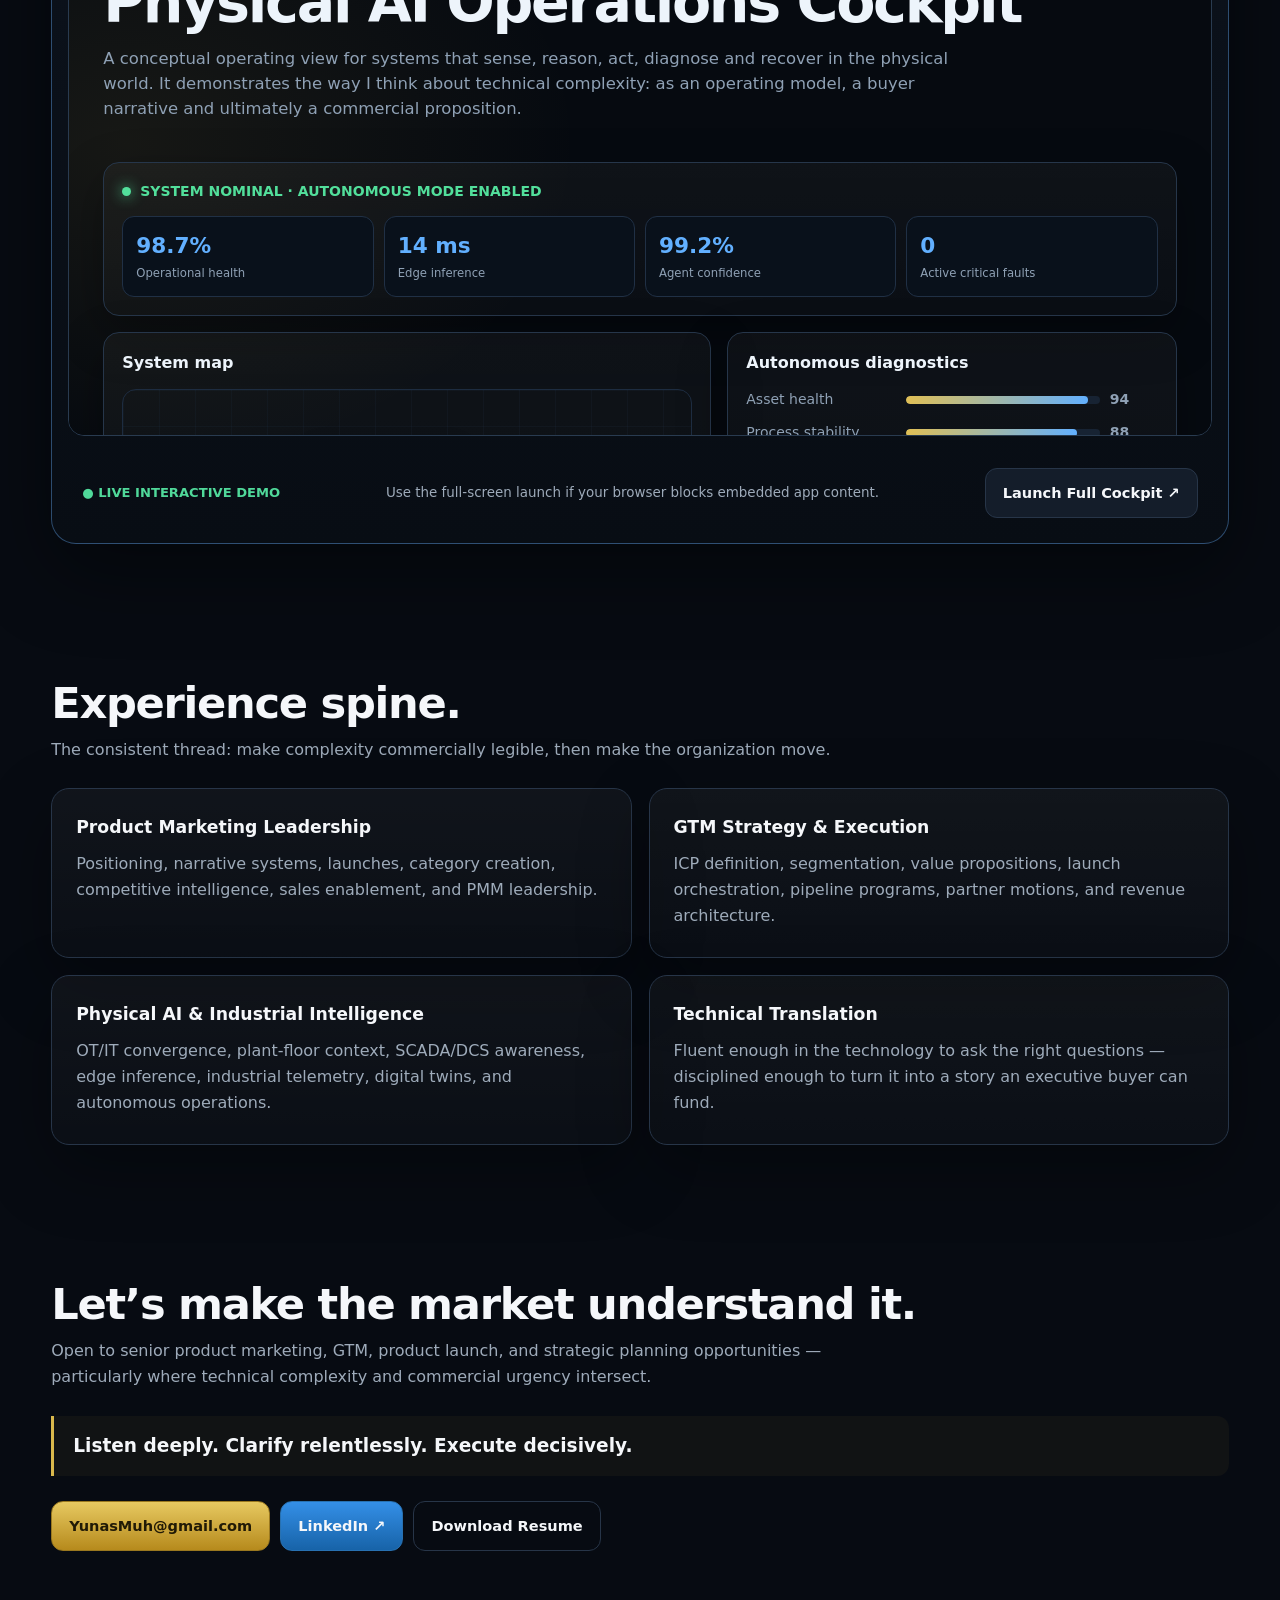
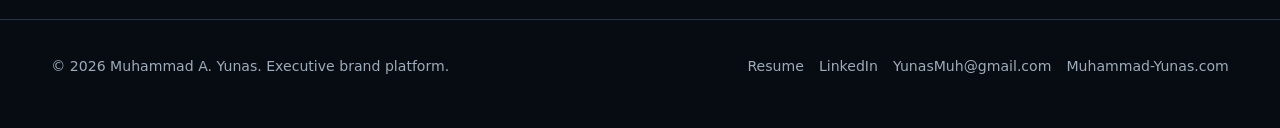
==== commit d79c8122: "Redesign hero around OT IT convergence; move headshot below What I Bring" ====
--- a/index.html
+++ b/index.html
@@ -1 +1 @@
-<!doctype html><html lang="en"><head><meta charset="utf-8"><meta name="viewport" content="width=device-width,initial-scale=1"><meta name="theme-color" content="#08101a"><meta name="description" content="Muhammad A. Yunas — executive product marketing and GTM leader commercializing complex B2B technology across Physical AI, OT/IT convergence, industrial intelligence and enterprise software."><meta name="author" content="Muhammad A. Yunas"><link rel="canonical" href="https://www.muhammad-yunas.com/"><meta property="og:type" content="website"><meta property="og:title" content="Muhammad A. Yunas | Product Marketing & GTM Executive"><meta property="og:description" content="Commercializing complexity into clarity that drives market adoption and revenue outcomes."><meta property="og:url" content="https://www.muhammad-yunas.com/"><meta property="og:image" content="https://www.muhammad-yunas.com/assets/og-preview.png"><title>Muhammad A. Yunas | Product Marketing & GTM Executive</title><style>:root{--bg:#070b12;--panel:#0d141f;--text:#f5f7fa;--muted:#9eabba;--line:#273548;--gold:#d9b84c;--gold2:#f0d574;--blue:#67b1ff;--green:#50d99a;--max:1200px;--r:18px;--shadow:0 24px 70px rgba(0,0,0,.32)}*{box-sizing:border-box}html{scroll-behavior:smooth}body{margin:0;color:var(--text);font:16px/1.65 Inter,ui-sans-serif,system-ui,-apple-system,"Segoe UI",Roboto,Arial,sans-serif;background:radial-gradient(900px 600px at 5% -10%,rgba(217,184,76,.13),transparent 65%),radial-gradient(900px 650px at 100% 0,rgba(103,177,255,.13),transparent 65%),var(--bg)}a{color:inherit;text-decoration:none}.wrap{width:min(var(--max),92vw);margin:auto}.topbar{position:sticky;top:0;z-index:50;background:rgba(7,11,18,.84);backdrop-filter:blur(16px);border-bottom:1px solid rgba(255,255,255,.08)}.topbar-in{min-height:68px;display:flex;align-items:center;justify-content:space-between;gap:20px}.brand{font-weight:850}.brand b{color:var(--gold)}nav{display:flex;gap:20px;align-items:center}nav a{font-size:.88rem;color:var(--muted)}nav a:hover{color:var(--gold2)}section{padding:68px 0}.hero{position:relative;min-height:700px;display:grid;grid-template-columns:1.3fr .7fr;align-items:center;gap:60px;padding:85px 0 70px}.hero:before{content:"";position:absolute;inset:0;z-index:-1;border-radius:32px;background:linear-gradient(90deg,rgba(7,11,18,.98),rgba(7,11,18,.86) 55%,rgba(7,11,18,.3)),url("assets/hero-bg.jpg") center/cover;opacity:.55}.eyebrow{display:inline-flex;border:1px solid rgba(217,184,76,.48);background:rgba(217,184,76,.07);color:var(--gold2);padding:7px 12px;border-radius:999px;text-transform:uppercase;font-size:.73rem;font-weight:800;letter-spacing:1px}.hero h1{font-size:clamp(3rem,6.2vw,5.8rem);line-height:.98;letter-spacing:-.055em;margin:20px 0 22px;max-width:11ch}.gradient{background:linear-gradient(105deg,#fff9df 0%,#e1c35b 42%,#8fc7ff 86%);-webkit-background-clip:text;background-clip:text;color:transparent}.lead{max-width:760px;color:#b6c0ce;font-size:1.18rem}.claim{max-width:760px;color:#f4f6f9;font-weight:750}.portrait-wrap{justify-self:end;width:min(390px,82vw);position:relative}.portrait-wrap:before{content:"";position:absolute;inset:-20px;border:1px solid rgba(217,184,76,.34);border-radius:30px;transform:rotate(2deg)}.portrait{width:100%;aspect-ratio:1;object-fit:cover;border-radius:26px;border:1px solid #3b485b;box-shadow:var(--shadow);position:relative}.proof-tag{position:absolute;right:-20px;bottom:24px;background:rgba(13,20,31,.96);border:1px solid var(--line);border-radius:14px;padding:13px 16px;box-shadow:var(--shadow);font-size:.82rem;color:var(--muted)}.proof-tag strong{display:block;color:var(--gold2);font-size:.98rem}.ctas{display:flex;flex-wrap:wrap;gap:10px;margin-top:25px}.btn{display:inline-flex;align-items:center;justify-content:center;gap:8px;padding:12px 17px;border:1px solid var(--line);border-radius:12px;background:#141d2a;font-weight:780;font-size:.91rem;transition:.2s}.btn:hover{transform:translateY(-2px);border-color:#5b6b82}.btn.primary{background:linear-gradient(180deg,#e7c961,#b68a1c);color:#211a06;border-color:#9a781f}.btn.linkedin{background:linear-gradient(180deg,#348fe7,#1763a8);border-color:#2871b1}.btn.ghost{background:transparent}.tri{display:flex;flex-wrap:wrap;gap:8px;margin-top:15px}.tri a{border:1px solid rgba(255,255,255,.11);border-radius:999px;padding:6px 11px;color:var(--muted);font-size:.8rem}.section-head{margin-bottom:25px}.section-head h2{font-size:clamp(1.8rem,3.5vw,2.7rem);line-height:1.08;margin:0 0 10px;letter-spacing:-.03em}.section-head p{margin:0;max-width:820px;color:var(--muted)}.grid{display:grid;gap:17px}.g2{grid-template-columns:repeat(2,1fr)}.g3{grid-template-columns:repeat(3,1fr)}.card{background:linear-gradient(180deg,rgba(255,255,255,.038),rgba(255,255,255,.014));border:1px solid var(--line);border-radius:var(--r);padding:24px;box-shadow:var(--shadow)}.card h3{margin:0 0 9px;font-size:1.08rem}.card p{margin:0;color:var(--muted)}.pills{display:flex;flex-wrap:wrap;gap:8px;margin-top:17px}.pill{padding:6px 10px;border:1px solid #3a475a;border-radius:999px;background:#141d29;color:#dce3ec;font-size:.78rem}.about-photo{width:100%;height:310px;object-fit:cover;border-radius:14px;border:1px solid var(--line)}.stats .num{font-size:2.15rem;font-weight:900;color:var(--gold2)}.stats .label{color:var(--muted);font-size:.88rem}.bar{height:7px;background:#202a38;border-radius:99px;margin-top:14px;overflow:hidden}.bar i{display:block;height:100%;width:var(--w);background:linear-gradient(90deg,var(--gold),var(--blue));border-radius:inherit}.case-img{width:100%;height:190px;object-fit:cover;border-radius:13px;margin-bottom:15px;border:1px solid var(--line)}.case-card{display:flex;flex-direction:column}.case-card .btn{align-self:flex-start;margin-top:17px}.quote{border-left:3px solid var(--gold);padding:15px 19px;background:rgba(217,184,76,.045);border-radius:0 12px 12px 0;font-size:1.16rem;font-weight:750}.cockpit{border:1px solid rgba(103,177,255,.38);border-radius:25px;overflow:hidden;background:linear-gradient(180deg,#0d141f,#080d14);box-shadow:0 28px 80px rgba(0,0,0,.42)}.cockpit-copy{padding:30px 30px 15px}.cockpit-badge{display:inline-flex;color:#9bd2ff;border:1px solid rgba(103,177,255,.4);border-radius:999px;padding:5px 10px;font-size:.72rem;text-transform:uppercase;letter-spacing:.8px}.cockpit h2{margin:12px 0 8px}.cockpit p{color:var(--muted);max-width:850px}.cockpit-window{margin:16px;border:1px solid #293b50;border-radius:16px;overflow:hidden;background:#05090e}.cockpit-window iframe{display:block;width:100%;height:610px;border:0}.cockpit-foot{display:flex;justify-content:space-between;align-items:center;gap:16px;flex-wrap:wrap;padding:16px 30px 25px}.status{color:var(--green);font-size:.82rem;font-weight:750}.note{color:var(--muted);font-size:.84rem}.experience-grid .card{min-height:170px}.footer{border-top:1px solid var(--line);padding:35px 0 50px;color:var(--muted);font-size:.88rem}.footer-row{display:flex;justify-content:space-between;gap:20px;flex-wrap:wrap}.footer-links{display:flex;gap:15px;flex-wrap:wrap}.footer a:hover{color:var(--gold2)}.reveal{opacity:0;transform:translateY(14px);transition:.6s ease}.reveal.show{opacity:1;transform:none}@media(max-width:900px){nav{display:none}.hero{grid-template-columns:1fr;padding-top:60px}.portrait-wrap{justify-self:start;width:min(320px,78vw)}.g2,.g3{grid-template-columns:1fr}.cockpit-window iframe{height:500px}}@media(max-width:560px){.hero h1{font-size:3rem}.hero{min-height:auto}.proof-tag{right:-6px}.cockpit-copy,.cockpit-foot{padding-left:18px;padding-right:18px}.cockpit-window{margin-left:8px;margin-right:8px}.cockpit-window iframe{height:420px}.about-photo{height:250px}}@media(prefers-reduced-motion:reduce){html{scroll-behavior:auto}.reveal{opacity:1;transform:none;transition:none}.btn{transition:none}}</style><script type="application/ld+json">{"@context":"https://schema.org","@type":"Person","name":"Muhammad A. Yunas","url":"https://www.muhammad-yunas.com/","sameAs":["https://www.linkedin.com/in/muhammad-yunas"],"jobTitle":"Executive Product Marketing Leader","email":"mailto:YunasMuh@gmail.com"}</script></head><body><header class="topbar"><div class="wrap topbar-in"><a class="brand" href="#top">Muhammad A. <b>Yunas</b></a><nav><a href="#about">About</a><a href="#impact">Impact</a><a href="#work">Work</a><a href="#cockpit">Cockpit</a><a href="#experience">Experience</a><a href="#contact">Contact</a></nav></div></header><main id="top" class="wrap"><section class="hero reveal"><div><span class="eyebrow">Product Marketing • GTM • Physical AI</span><h1><span class="gradient">Commercializing complexity into clarity.</span></h1><p class="lead">I build the commercial engines for intelligence in the physical world — translating complex technology into positioning, GTM systems, enterprise adoption, and measurable revenue outcomes.</p><p class="claim">18+ years of product marketing and GTM leadership across B2B SaaS, cybersecurity, industrial intelligence, OT/IT convergence, and emerging AI.</p><div class="ctas"><a class="btn primary" href="Muhammad_Yunas_Resume_2026.pdf" download>↓ Download Resume</a><a class="btn linkedin" href="https://www.linkedin.com/in/muhammad-yunas" target="_blank" rel="noopener">LinkedIn ↗</a><a class="btn ghost" href="mailto:YunasMuh@gmail.com">Email Me</a></div><div class="tri"><a href="Muhammad_Yunas_Resume_2026.pdf" download>Resume</a><a href="https://www.linkedin.com/in/muhammad-yunas" target="_blank" rel="noopener">LinkedIn</a><a href="https://www.muhammad-yunas.com">Webpage</a><a href="mailto:YunasMuh@gmail.com">YunasMuh@gmail.com</a></div></div><div class="portrait-wrap"><img class="portrait" src="assets/headshot.png" alt="Professional headshot of Muhammad A. Yunas" width="866" height="866"><div class="proof-tag"><strong>Commercial + Technical</strong>OT/IT fluent. GTM disciplined.</div></div></section><section id="about" class="reveal"><div class="section-head"><h2>The intersection is the advantage.</h2><p>I sit between product, engineering, sales, and the executive buyer — turning technical capability into a market narrative people can understand, believe, and act on.</p></div><div class="grid g2"><article class="card"><h3>What I bring</h3><p>Category strategy, positioning, launches, competitive intelligence, sales enablement, demand programs, and commercialization architecture for technically complex products.</p><div class="pills"><span class="pill">Physical AI</span><span class="pill">Industrial Intelligence</span><span class="pill">OT/IT Convergence</span><span class="pill">Enterprise SaaS</span><span class="pill">Digital Twin</span><span class="pill">Edge Intelligence</span><span class="pill">Product Launch</span><span class="pill">GTM Strategy</span></div></article><article class="card"><img class="about-photo" src="assets/portrait.png" alt="Muhammad Yunas executive portrait" width="435" height="435"></article></div></section><section id="impact" class="reveal"><div class="section-head"><h2>Proof, not just positioning.</h2><p>Selected performance signals from the executive story — presented as evidence, not decoration.</p></div><div class="grid g3 stats"><article class="card"><div class="num">$150M+</div><div class="label">Revenue influenced across B2B software, cybersecurity and industrial intelligence</div><div class="bar"><i style="--w:92%"></i></div></article><article class="card"><div class="num">24+</div><div class="label">Major launches and GTM motions, from DCIM to Physical AI</div><div class="bar"><i style="--w:86%"></i></div></article><article class="card"><div class="num">4–6</div><div class="label">PMM professionals led and mentored across commercialization teams</div><div class="bar"><i style="--w:78%"></i></div></article></div></section><section id="work" class="reveal"><div class="section-head"><h2>Selected work.</h2><p>Examples of the commercial problems I solve when technology is powerful but the market story is not yet clear.</p></div><div class="grid g3"><article class="card case-card"><img class="case-img" src="assets/case-schneider-thumb.jpg" alt="Schneider Electric industrial technology case study"><h3>Industrial / OT–IT GTM</h3><p>Connecting plant-floor realities to enterprise value, with positioning and launch architecture designed for complex buying groups.</p><a class="btn" href="case-studies/ot-it-convergence.html">View case study →</a></article><article class="card case-card"><img class="case-img" src="assets/case-dell-thumb.jpg" alt="Dell enterprise technology case study"><h3>Enterprise Technology</h3><p>Turning technical differentiation into buyer-ready messaging, enablement, and commercial momentum.</p><a class="btn" href="case-studies/gtm-ot-it.html">View case study →</a></article><article class="card case-card"><img class="case-img" src="assets/case-consulting-thumb.jpg" alt="Strategic advisory case study"><h3>Strategic Advisory</h3><p>Applying market intelligence and structured GTM thinking to ambiguous, high-change environments.</p><a class="btn" href="#contact">Discuss the work →</a></article></div></section><section id="cockpit" class="reveal"><div class="cockpit"><div class="cockpit-copy"><span class="cockpit-badge">Interactive proof-of-thinking</span><h2>Physical AI Operations Cockpit</h2><p>This is a hands-on demonstration of how I think about Physical AI, operational telemetry, system health, autonomy, diagnostics, predictive signals, and human decision-making. It gives a visitor something to operate — not simply something to read.</p></div><div class="cockpit-window"><iframe src="cockpit.html" title="Physical AI Operations Cockpit interactive preview" loading="lazy"></iframe></div><div class="cockpit-foot"><span class="status">● LIVE INTERACTIVE DEMO</span><span class="note">Use the full-screen launch if your browser blocks embedded app content.</span><a class="btn" href="cockpit.html">Launch Full Cockpit ↗</a></div></div></section><section id="experience" class="reveal"><div class="section-head"><h2>Experience spine.</h2><p>The consistent thread: make complexity commercially legible, then make the organization move.</p></div><div class="grid g2 experience-grid"><article class="card"><h3>Product Marketing Leadership</h3><p>Positioning, narrative systems, launches, category creation, competitive intelligence, sales enablement, and PMM leadership.</p></article><article class="card"><h3>GTM Strategy &amp; Execution</h3><p>ICP definition, segmentation, value propositions, launch orchestration, pipeline programs, partner motions, and revenue architecture.</p></article><article class="card"><h3>Physical AI &amp; Industrial Intelligence</h3><p>OT/IT convergence, plant-floor context, SCADA/DCS awareness, edge inference, industrial telemetry, digital twins, and autonomous operations.</p></article><article class="card"><h3>Technical Translation</h3><p>Fluent enough in the technology to ask the right questions — disciplined enough to turn it into a story an executive buyer can fund.</p></article></div></section><section id="contact" class="reveal"><div class="section-head"><h2>Let’s make the market understand it.</h2><p>Open to senior product marketing, GTM, product launch, and strategic planning opportunities — particularly where technical complexity and commercial urgency intersect.</p></div><div class="quote">Listen deeply. Clarify relentlessly. Execute decisively.</div><div class="ctas"><a class="btn primary" href="mailto:YunasMuh@gmail.com">YunasMuh@gmail.com</a><a class="btn linkedin" href="https://www.linkedin.com/in/muhammad-yunas" target="_blank" rel="noopener">LinkedIn ↗</a><a class="btn ghost" href="Muhammad_Yunas_Resume_2026.pdf" download>Download Resume</a></div></section></main><footer class="footer"><div class="wrap footer-row"><div>© 2026 Muhammad A. Yunas. Executive brand platform.</div><div class="footer-links"><a href="Muhammad_Yunas_Resume_2026.pdf">Resume</a><a href="https://www.linkedin.com/in/muhammad-yunas" target="_blank" rel="noopener">LinkedIn</a><a href="mailto:YunasMuh@gmail.com">YunasMuh@gmail.com</a><a href="https://www.muhammad-yunas.com">Muhammad-Yunas.com</a></div></div></footer><script>const io=new IntersectionObserver(es=>es.forEach(e=>{if(e.isIntersecting)e.target.classList.add('show')}),{threshold:.08});document.querySelectorAll('.reveal').forEach(el=>io.observe(el));</script></body></html>+<!doctype html><html lang="en"><head><meta charset="utf-8"><meta name="viewport" content="width=device-width,initial-scale=1"><meta name="theme-color" content="#08101a"><meta name="description" content="Muhammad A. Yunas — executive product marketing and GTM leader commercializing complex B2B technology across Physical AI, OT/IT convergence, industrial intelligence and enterprise software."><meta name="author" content="Muhammad A. Yunas"><link rel="canonical" href="https://www.muhammad-yunas.com/"><meta property="og:type" content="website"><meta property="og:title" content="Muhammad A. Yunas | Product Marketing & GTM Executive"><meta property="og:description" content="Commercializing complexity into clarity that drives market adoption and revenue outcomes."><meta property="og:url" content="https://www.muhammad-yunas.com/"><meta property="og:image" content="https://www.muhammad-yunas.com/assets/og-preview.png"><title>Muhammad A. Yunas | Product Marketing & GTM Executive</title><style>:root{--bg:#070b12;--panel:#0d141f;--text:#f5f7fa;--muted:#9eabba;--line:#273548;--gold:#d9b84c;--gold2:#f0d574;--blue:#67b1ff;--green:#50d99a;--max:1200px;--r:18px;--shadow:0 24px 70px rgba(0,0,0,.32)}*{box-sizing:border-box}html{scroll-behavior:smooth}body{margin:0;color:var(--text);font:16px/1.65 Inter,ui-sans-serif,system-ui,-apple-system,"Segoe UI",Roboto,Arial,sans-serif;background:radial-gradient(900px 600px at 5% -10%,rgba(217,184,76,.13),transparent 65%),radial-gradient(900px 650px at 100% 0,rgba(103,177,255,.13),transparent 65%),var(--bg)}a{color:inherit;text-decoration:none}.wrap{width:min(var(--max),92vw);margin:auto}.topbar{position:sticky;top:0;z-index:50;background:rgba(7,11,18,.84);backdrop-filter:blur(16px);border-bottom:1px solid rgba(255,255,255,.08)}.topbar-in{min-height:68px;display:flex;align-items:center;justify-content:space-between;gap:20px}.brand{font-weight:850}.brand b{color:var(--gold)}nav{display:flex;gap:20px;align-items:center}nav a{font-size:.88rem;color:var(--muted)}nav a:hover{color:var(--gold2)}section{padding:68px 0}.hero{position:relative;min-height:700px;display:grid;grid-template-columns:1.15fr .85fr;align-items:center;gap:50px;padding:85px 0 70px}.hero:before{content:"";position:absolute;inset:0;z-index:-1;border-radius:32px;background:linear-gradient(90deg,rgba(7,11,18,.98),rgba(7,11,18,.9) 52%,rgba(7,11,18,.25)),url("assets/hero-bg.jpg") center/cover;opacity:.55}.eyebrow{display:inline-flex;border:1px solid rgba(217,184,76,.48);background:rgba(217,184,76,.07);color:var(--gold2);padding:7px 12px;border-radius:999px;text-transform:uppercase;font-size:.73rem;font-weight:800;letter-spacing:1px}.hero h1{font-size:clamp(3rem,6vw,5.7rem);line-height:.98;letter-spacing:-.055em;margin:20px 0 22px;max-width:11ch}.gradient{background:linear-gradient(105deg,#fff9df 0%,#e1c35b 42%,#8fc7ff 86%);-webkit-background-clip:text;background-clip:text;color:transparent}.lead{max-width:760px;color:#b6c0ce;font-size:1.18rem}.claim{max-width:760px;color:#f4f6f9;font-weight:750}.ctas{display:flex;flex-wrap:wrap;gap:10px;margin-top:25px}.btn{display:inline-flex;align-items:center;justify-content:center;gap:8px;padding:12px 17px;border:1px solid var(--line);border-radius:12px;background:#141d2a;font-weight:780;font-size:.91rem;transition:.2s}.btn:hover{transform:translateY(-2px);border-color:#5b6b82}.btn.primary{background:linear-gradient(180deg,#e7c961,#b68a1c);color:#211a06;border-color:#9a781f}.btn.linkedin{background:linear-gradient(180deg,#348fe7,#1763a8);border-color:#2871b1}.btn.ghost{background:transparent}.tri{display:flex;flex-wrap:wrap;gap:8px;margin-top:15px}.tri a{border:1px solid rgba(255,255,255,.11);border-radius:999px;padding:6px 11px;color:var(--muted);font-size:.8rem}.convergence{justify-self:end;width:min(500px,100%);position:relative;padding:26px}.convergence:before{content:"";position:absolute;inset:0;border:1px solid rgba(103,177,255,.25);border-radius:28px;background:linear-gradient(145deg,rgba(103,177,255,.06),rgba(217,184,76,.04));box-shadow:var(--shadow)}.convergence-inner{position:relative}.convergence-label{text-align:center;text-transform:uppercase;letter-spacing:2px;font-size:.68rem;color:#9bd2ff;font-weight:800;margin-bottom:22px}.systems{display:grid;grid-template-columns:1fr 1fr;gap:16px;align-items:center}.system{min-height:150px;border:1px solid var(--line);border-radius:20px;padding:20px;background:rgba(7,11,18,.76)}.system.ot{border-color:rgba(217,184,76,.38)}.system.it{border-color:rgba(103,177,255,.38)}.system h3{margin:0 0 7px;font-size:1.05rem}.system p{margin:0;color:var(--muted);font-size:.82rem}.system ul{margin:12px 0 0;padding-left:16px;color:#d8e0ea;font-size:.75rem;line-height:1.55}.bridge{position:absolute;left:50%;top:50%;transform:translate(-50%,-50%);width:76px;height:76px;border-radius:50%;display:grid;place-items:center;background:radial-gradient(circle,#f0d574 0,#d9b84c 22%,#182131 24%,#182131 100%);border:1px solid rgba(240,213,116,.7);box-shadow:0 0 45px rgba(217,184,76,.25);z-index:2}.bridge span{font-size:.55rem;text-align:center;font-weight:900;color:#111923;line-height:1.1}.flow{margin-top:18px;padding:14px;border:1px solid rgba(255,255,255,.1);border-radius:14px;text-align:center;color:#dbe4ef;font-size:.82rem}.flow b{color:var(--gold2)}.section-head{margin-bottom:25px}.section-head h2{font-size:clamp(1.8rem,3.5vw,2.7rem);line-height:1.08;margin:0 0 10px;letter-spacing:-.03em}.section-head p{margin:0;max-width:820px;color:var(--muted)}.grid{display:grid;gap:17px}.g2{grid-template-columns:repeat(2,1fr)}.g3{grid-template-columns:repeat(3,1fr)}.card{background:linear-gradient(180deg,rgba(255,255,255,.038),rgba(255,255,255,.014));border:1px solid var(--line);border-radius:var(--r);padding:24px;box-shadow:var(--shadow)}.card h3{margin:0 0 9px;font-size:1.08rem}.card p{margin:0;color:var(--muted)}.pills{display:flex;flex-wrap:wrap;gap:8px;margin-top:17px}.pill{padding:6px 10px;border:1px solid #3a475a;border-radius:999px;background:#141d29;color:#dce3ec;font-size:.78rem}.headshot-small{display:flex;align-items:center;gap:18px;margin-top:22px;padding-top:20px;border-top:1px solid rgba(255,255,255,.08)}.headshot-small img{width:86px;height:86px;object-fit:cover;border-radius:50%;border:2px solid rgba(217,184,76,.55);box-shadow:0 12px 30px rgba(0,0,0,.35)}.headshot-small strong{display:block;color:#f5f7fa}.headshot-small span{display:block;color:var(--muted);font-size:.78rem;margin-top:3px}.about-photo{width:100%;height:310px;object-fit:cover;border-radius:14px;border:1px solid var(--line)}.stats .num{font-size:2.15rem;font-weight:900;color:var(--gold2)}.stats .label{color:var(--muted);font-size:.88rem}.bar{height:7px;background:#202a38;border-radius:99px;margin-top:14px;overflow:hidden}.bar i{display:block;height:100%;width:var(--w);background:linear-gradient(90deg,var(--gold),var(--blue));border-radius:inherit}.case-img{width:100%;height:190px;object-fit:cover;border-radius:13px;margin-bottom:15px;border:1px solid var(--line)}.case-card{display:flex;flex-direction:column}.case-card .btn{align-self:flex-start;margin-top:17px}.quote{border-left:3px solid var(--gold);padding:15px 19px;background:rgba(217,184,76,.045);border-radius:0 12px 12px 0;font-size:1.16rem;font-weight:750}.cockpit{border:1px solid rgba(103,177,255,.38);border-radius:25px;overflow:hidden;background:linear-gradient(180deg,#0d141f,#080d14);box-shadow:0 28px 80px rgba(0,0,0,.42)}.cockpit-copy{padding:30px 30px 15px}.cockpit-badge{display:inline-flex;color:#9bd2ff;border:1px solid rgba(103,177,255,.4);border-radius:999px;padding:5px 10px;font-size:.72rem;text-transform:uppercase;letter-spacing:.8px}.cockpit h2{margin:12px 0 8px}.cockpit p{color:var(--muted);max-width:850px}.cockpit-window{margin:16px;border:1px solid #293b50;border-radius:16px;overflow:hidden;background:#05090e}.cockpit-window iframe{display:block;width:100%;height:610px;border:0}.cockpit-foot{display:flex;justify-content:space-between;align-items:center;gap:16px;flex-wrap:wrap;padding:16px 30px 25px}.status{color:var(--green);font-size:.82rem;font-weight:750}.note{color:var(--muted);font-size:.84rem}.experience-grid .card{min-height:170px}.footer{border-top:1px solid var(--line);padding:35px 0 50px;color:var(--muted);font-size:.88rem}.footer-row{display:flex;justify-content:space-between;gap:20px;flex-wrap:wrap}.footer-links{display:flex;gap:15px;flex-wrap:wrap}.footer a:hover{color:var(--gold2)}.reveal{opacity:0;transform:translateY(14px);transition:.6s ease}.reveal.show{opacity:1;transform:none}@media(max-width:900px){nav{display:none}.hero{grid-template-columns:1fr;padding-top:60px}.convergence{justify-self:start;width:min(520px,100%)}.g2,.g3{grid-template-columns:1fr}.cockpit-window iframe{height:500px}}@media(max-width:560px){.hero h1{font-size:3rem}.hero{min-height:auto}.systems{gap:8px}.system{padding:15px;min-height:135px}.bridge{width:62px;height:62px}.headshot-small img{width:72px;height:72px}.cockpit-copy,.cockpit-foot{padding-left:18px;padding-right:18px}.cockpit-window{margin-left:8px;margin-right:8px}.cockpit-window iframe{height:420px}.about-photo{height:250px}}@media(prefers-reduced-motion:reduce){html{scroll-behavior:auto}.reveal{opacity:1;transform:none;transition:none}.btn{transition:none}}</style><script type="application/ld+json">{"@context":"https://schema.org","@type":"Person","name":"Muhammad A. Yunas","url":"https://www.muhammad-yunas.com/","sameAs":["https://www.linkedin.com/in/muhammad-yunas"],"jobTitle":"Executive Product Marketing Leader","email":"mailto:YunasMuh@gmail.com"}</script></head><body><header class="topbar"><div class="wrap topbar-in"><a class="brand" href="#top">Muhammad A. <b>Yunas</b></a><nav><a href="#about">About</a><a href="#impact">Impact</a><a href="#work">Work</a><a href="#cockpit">Cockpit</a><a href="#experience">Experience</a><a href="#contact">Contact</a></nav></div></header><main id="top" class="wrap"><section class="hero reveal"><div><span class="eyebrow">Product Marketing • GTM • Physical AI</span><h1><span class="gradient">Commercializing complexity into clarity.</span></h1><p class="lead">I build the commercial engines for intelligence in the physical world — translating complex technology into positioning, GTM systems, enterprise adoption, and measurable revenue outcomes.</p><p class="claim">18+ years of product marketing and GTM leadership across B2B SaaS, cybersecurity, industrial intelligence, OT/IT convergence, and emerging AI.</p><div class="ctas"><a class="btn primary" href="Muhammad_Yunas_Resume_2026.pdf" download>↓ Download Resume</a><a class="btn linkedin" href="https://www.linkedin.com/in/muhammad-yunas" target="_blank" rel="noopener">LinkedIn ↗</a><a class="btn ghost" href="mailto:YunasMuh@gmail.com">Email Me</a></div><div class="tri"><a href="Muhammad_Yunas_Resume_2026.pdf" download>Resume</a><a href="https://www.linkedin.com/in/muhammad-yunas" target="_blank" rel="noopener">LinkedIn</a><a href="https://www.muhammad-yunas.com">Webpage</a><a href="mailto:YunasMuh@gmail.com">YunasMuh@gmail.com</a></div></div><div class="convergence"><div class="convergence-inner"><div class="convergence-label">Where the physical world meets enterprise intelligence</div><div class="systems"><article class="system ot"><h3>OT / THE PHYSICAL WORLD</h3><p>Machines. Plants. Operations.</p><ul><li>SCADA / DCS</li><li>Edge &amp; telemetry</li><li>Industrial automation</li></ul></article><article class="system it"><h3>IT / THE ENTERPRISE</h3><p>Data. Software. Decisions.</p><ul><li>Cloud &amp; SaaS</li><li>AI &amp; analytics</li><li>Business outcomes</li></ul></article></div><div class="bridge"><span>OT<br>↕<br>IT</span></div><div class="flow"><b>CONVERGENCE</b> → intelligence → autonomy → commercial value</div></div></div></section><section id="about" class="reveal"><div class="section-head"><h2>The intersection is the advantage.</h2><p>I sit between product, engineering, sales, and the executive buyer — turning technical capability into a market narrative people can understand, believe, and act on.</p></div><div class="grid g2"><article class="card"><h3>What I bring</h3><p>Category strategy, positioning, launches, competitive intelligence, sales enablement, demand programs, and commercialization architecture for technically complex products.</p><div class="pills"><span class="pill">Physical AI</span><span class="pill">Industrial Intelligence</span><span class="pill">OT/IT Convergence</span><span class="pill">Enterprise SaaS</span><span class="pill">Digital Twin</span><span class="pill">Edge Intelligence</span><span class="pill">Product Launch</span><span class="pill">GTM Strategy</span></div><div class="headshot-small"><img src="assets/headshot.png" alt="Professional headshot of Muhammad A. Yunas" width="86" height="86"><div><strong>Muhammad A. Yunas</strong><span>Product Marketing &amp; GTM Executive</span><span>Physical AI • OT/IT • Industrial Intelligence</span></div></div></article><article class="card"><img class="about-photo" src="assets/portrait.png" alt="Muhammad Yunas executive portrait" width="435" height="435"></article></div></section><section id="impact" class="reveal"><div class="section-head"><h2>Proof, not just positioning.</h2><p>Selected performance signals from the executive story — presented as evidence, not decoration.</p></div><div class="grid g3 stats"><article class="card"><div class="num">$150M+</div><div class="label">Revenue influenced across B2B software, cybersecurity and industrial intelligence</div><div class="bar"><i style="--w:92%"></i></div></article><article class="card"><div class="num">24+</div><div class="label">Major launches and GTM motions, from DCIM to Physical AI</div><div class="bar"><i style="--w:86%"></i></div></article><article class="card"><div class="num">4–6</div><div class="label">PMM professionals led and mentored across commercialization teams</div><div class="bar"><i style="--w:78%"></i></div></article></div></section><section id="work" class="reveal"><div class="section-head"><h2>Selected work.</h2><p>Examples of the commercial problems I solve when technology is powerful but the market story is not yet clear.</p></div><div class="grid g3"><article class="card case-card"><img class="case-img" src="assets/case-schneider-thumb.jpg" alt="Industrial OT IT case study"><h3>Industrial / OT–IT GTM</h3><p>Connecting plant-floor realities to enterprise value, with positioning and launch architecture designed for complex buying groups.</p><a class="btn" href="case-studies/ot-it-convergence.html">View case study →</a></article><article class="card case-card"><img class="case-img" src="assets/case-dell-thumb.jpg" alt="Dell enterprise technology case study"><h3>Enterprise Technology</h3><p>Turning technical differentiation into buyer-ready messaging, enablement, and commercial momentum.</p><a class="btn" href="case-studies/gtm-ot-it.html">View case study →</a></article><article class="card case-card"><img class="case-img" src="assets/case-consulting-thumb.jpg" alt="Strategic advisory case study"><h3>Strategic Advisory</h3><p>Applying market intelligence and structured GTM thinking to ambiguous, high-change environments.</p><a class="btn" href="#contact">Discuss the work →</a></article></div></section><section id="cockpit" class="reveal"><div class="cockpit"><div class="cockpit-copy"><span class="cockpit-badge">Interactive proof-of-thinking</span><h2>Physical AI Operations Cockpit</h2><p>This is a hands-on demonstration of how I think about Physical AI, operational telemetry, system health, autonomy, diagnostics, predictive signals, and human decision-making. It gives a visitor something to operate — not simply something to read.</p></div><div class="cockpit-window"><iframe src="cockpit.html" title="Physical AI Operations Cockpit interactive preview" loading="lazy"></iframe></div><div class="cockpit-foot"><span class="status">● LIVE INTERACTIVE DEMO</span><span class="note">Use the full-screen launch if your browser blocks embedded app content.</span><a class="btn" href="cockpit.html">Launch Full Cockpit ↗</a></div></div></section><section id="experience" class="reveal"><div class="section-head"><h2>Experience spine.</h2><p>The consistent thread: make complexity commercially legible, then make the organization move.</p></div><div class="grid g2 experience-grid"><article class="card"><h3>Product Marketing Leadership</h3><p>Positioning, narrative systems, launches, category creation, competitive intelligence, sales enablement, and PMM leadership.</p></article><article class="card"><h3>GTM Strategy &amp; Execution</h3><p>ICP definition, segmentation, value propositions, launch orchestration, pipeline programs, partner motions, and revenue architecture.</p></article><article class="card"><h3>Physical AI &amp; Industrial Intelligence</h3><p>OT/IT convergence, plant-floor context, SCADA/DCS awareness, edge inference, industrial telemetry, digital twins, and autonomous operations.</p></article><article class="card"><h3>Technical Translation</h3><p>Fluent enough in the technology to ask the right questions — disciplined enough to turn it into a story an executive buyer can fund.</p></article></div></section><section id="contact" class="reveal"><div class="section-head"><h2>Let’s make the market understand it.</h2><p>Open to senior product marketing, GTM, product launch, and strategic planning opportunities — particularly where technical complexity and commercial urgency intersect.</p></div><div class="quote">Listen deeply. Clarify relentlessly. Execute decisively.</div><div class="ctas"><a class="btn primary" href="mailto:YunasMuh@gmail.com">YunasMuh@gmail.com</a><a class="btn linkedin" href="https://www.linkedin.com/in/muhammad-yunas" target="_blank" rel="noopener">LinkedIn ↗</a><a class="btn ghost" href="Muhammad_Yunas_Resume_2026.pdf" download>Download Resume</a></div></section></main><footer class="footer"><div class="wrap footer-row"><div>© 2026 Muhammad A. Yunas. Executive brand platform.</div><div class="footer-links"><a href="Muhammad_Yunas_Resume_2026.pdf">Resume</a><a href="https://www.linkedin.com/in/muhammad-yunas" target="_blank" rel="noopener">LinkedIn</a><a href="mailto:YunasMuh@gmail.com">YunasMuh@gmail.com</a><a href="https://www.muhammad-yunas.com">Muhammad-Yunas.com</a></div></div></footer><script>const io=new IntersectionObserver(es=>es.forEach(e=>{if(e.isIntersecting)e.target.classList.add('show')}),{threshold:.08});document.querySelectorAll('.reveal').forEach(el=>io.observe(el));</script></body></html>
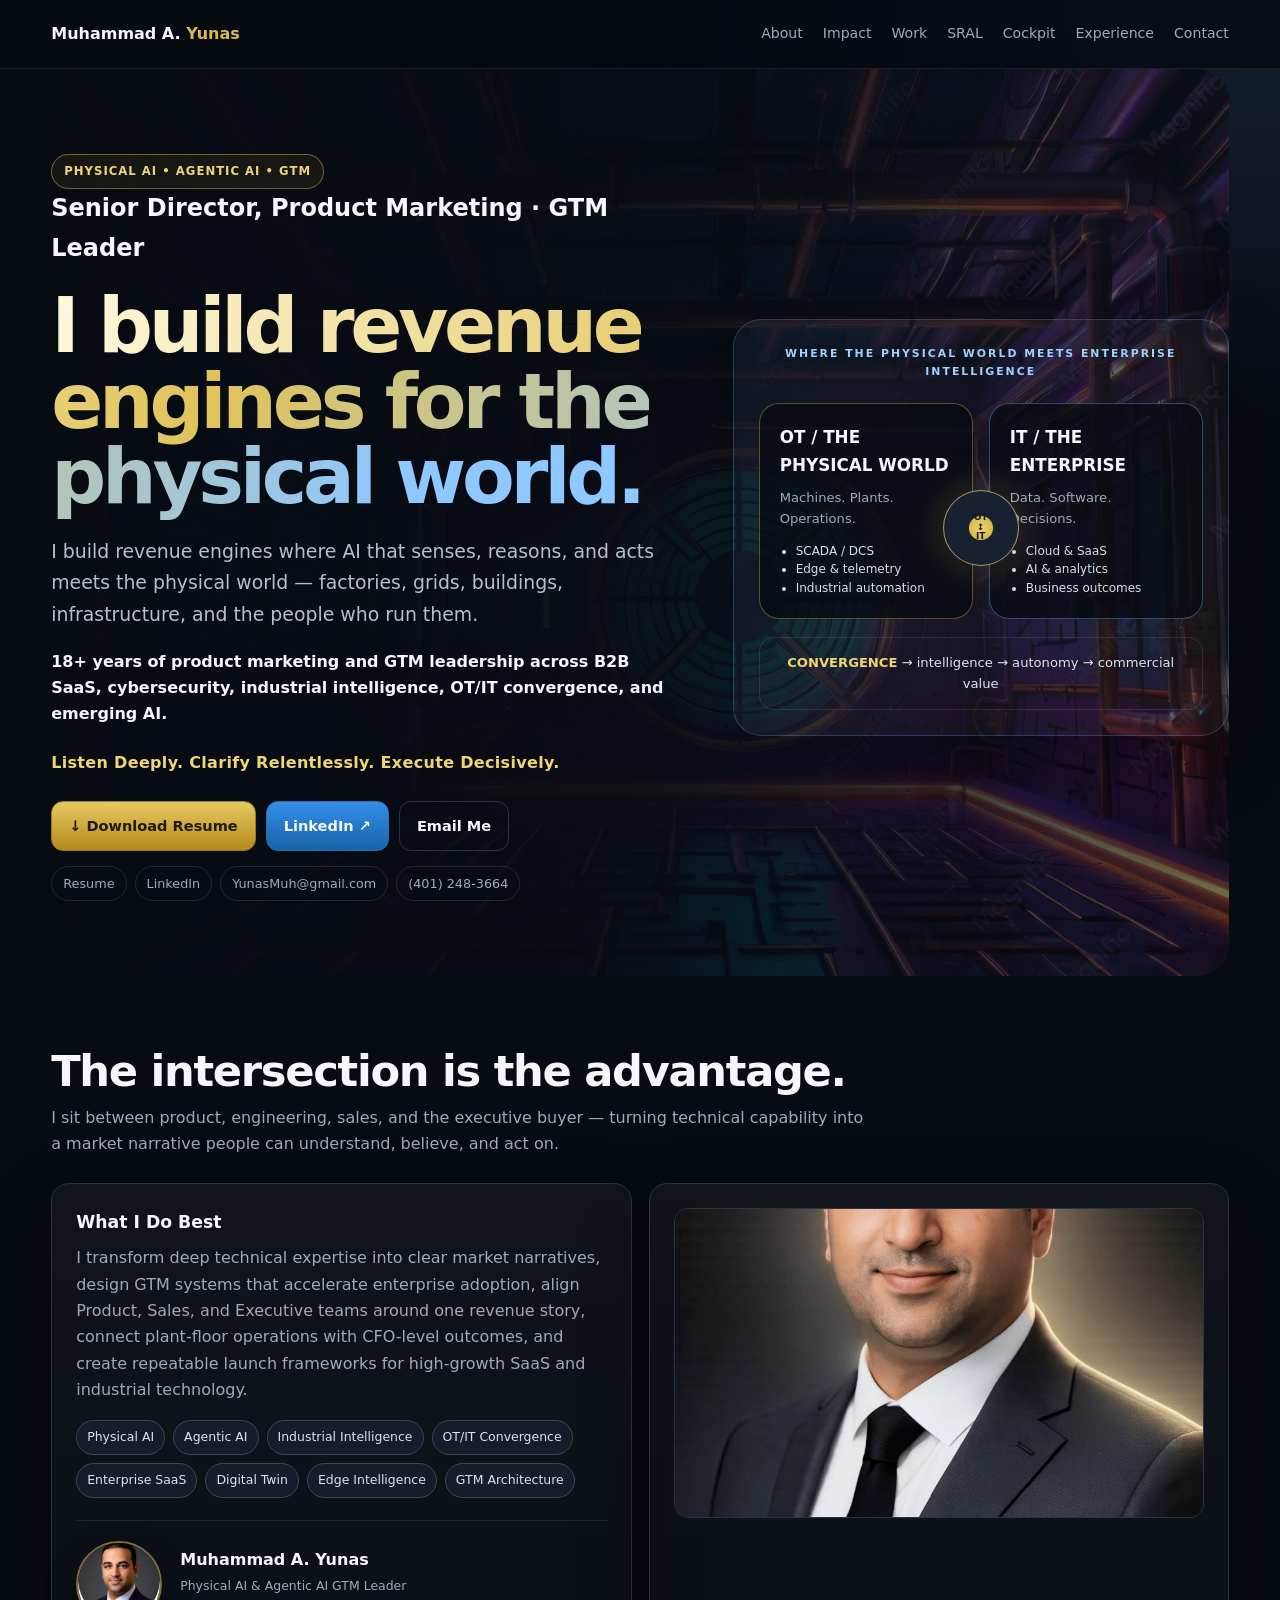
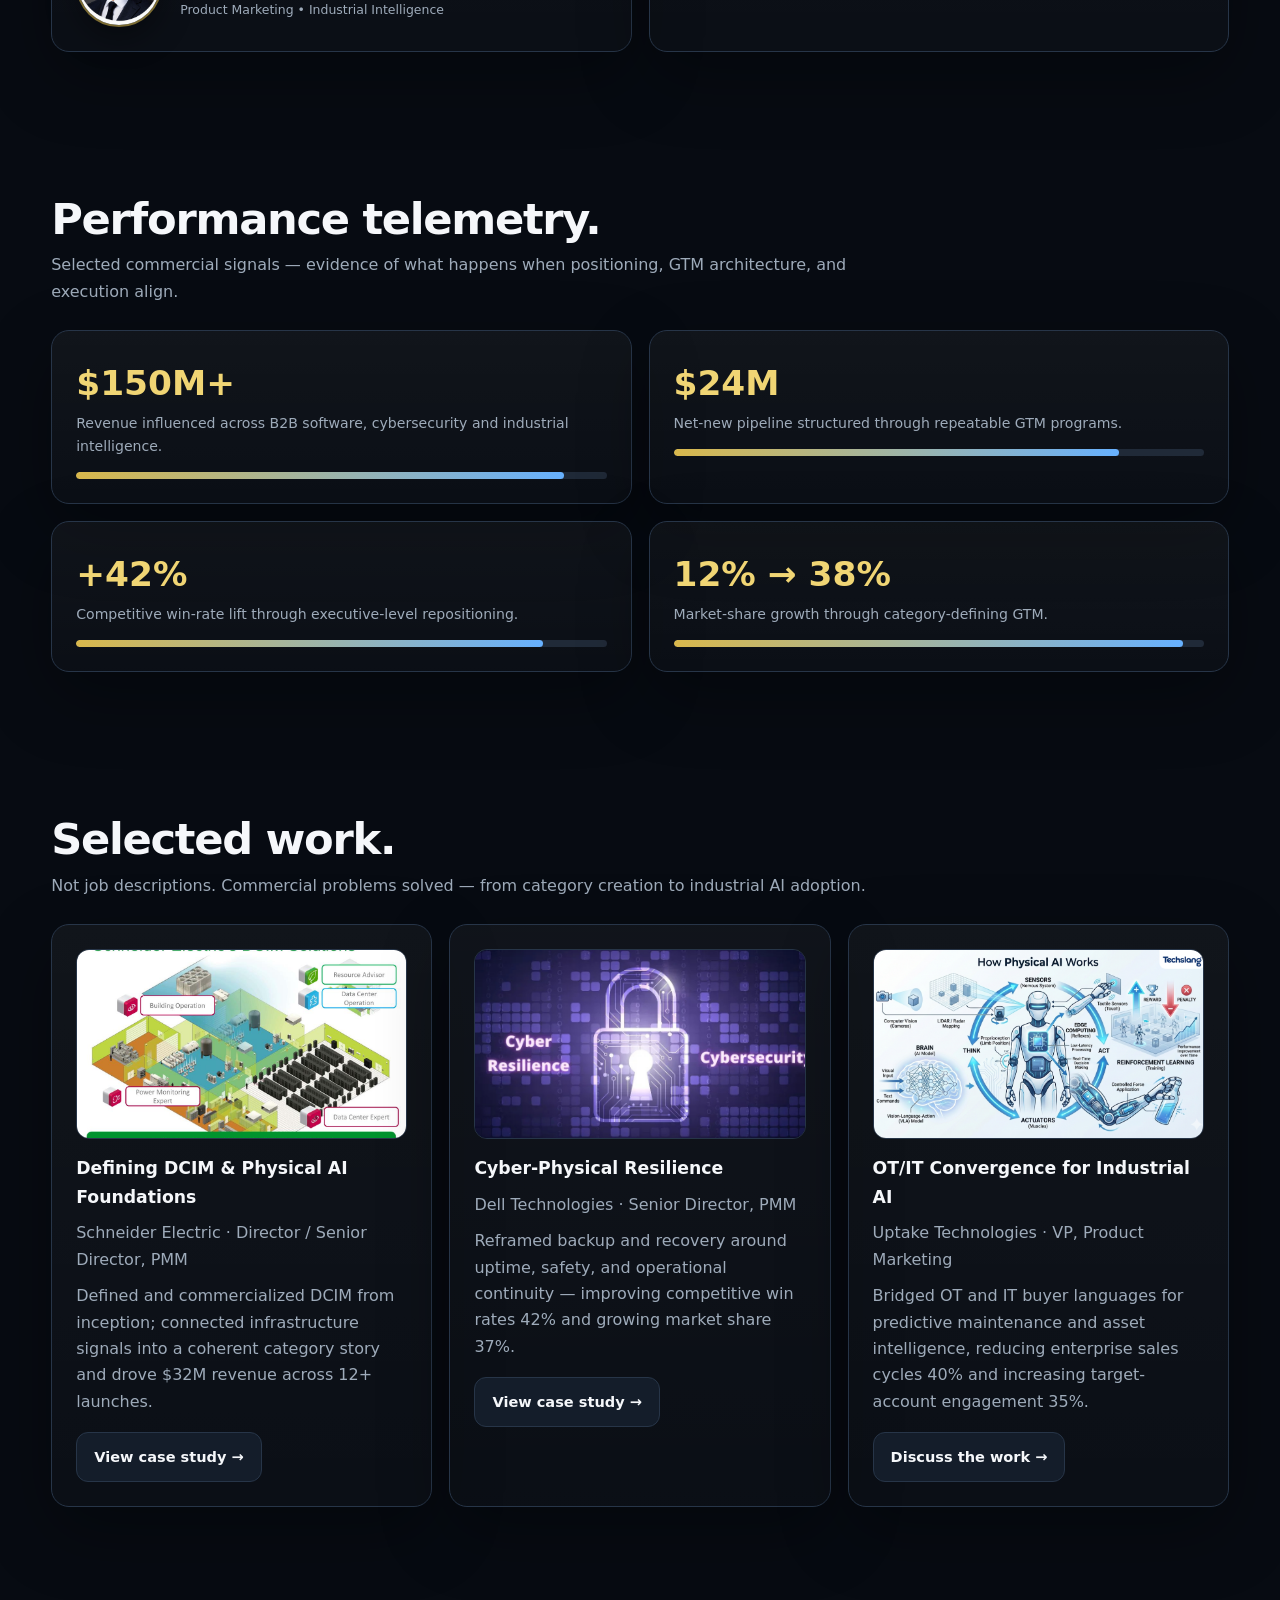
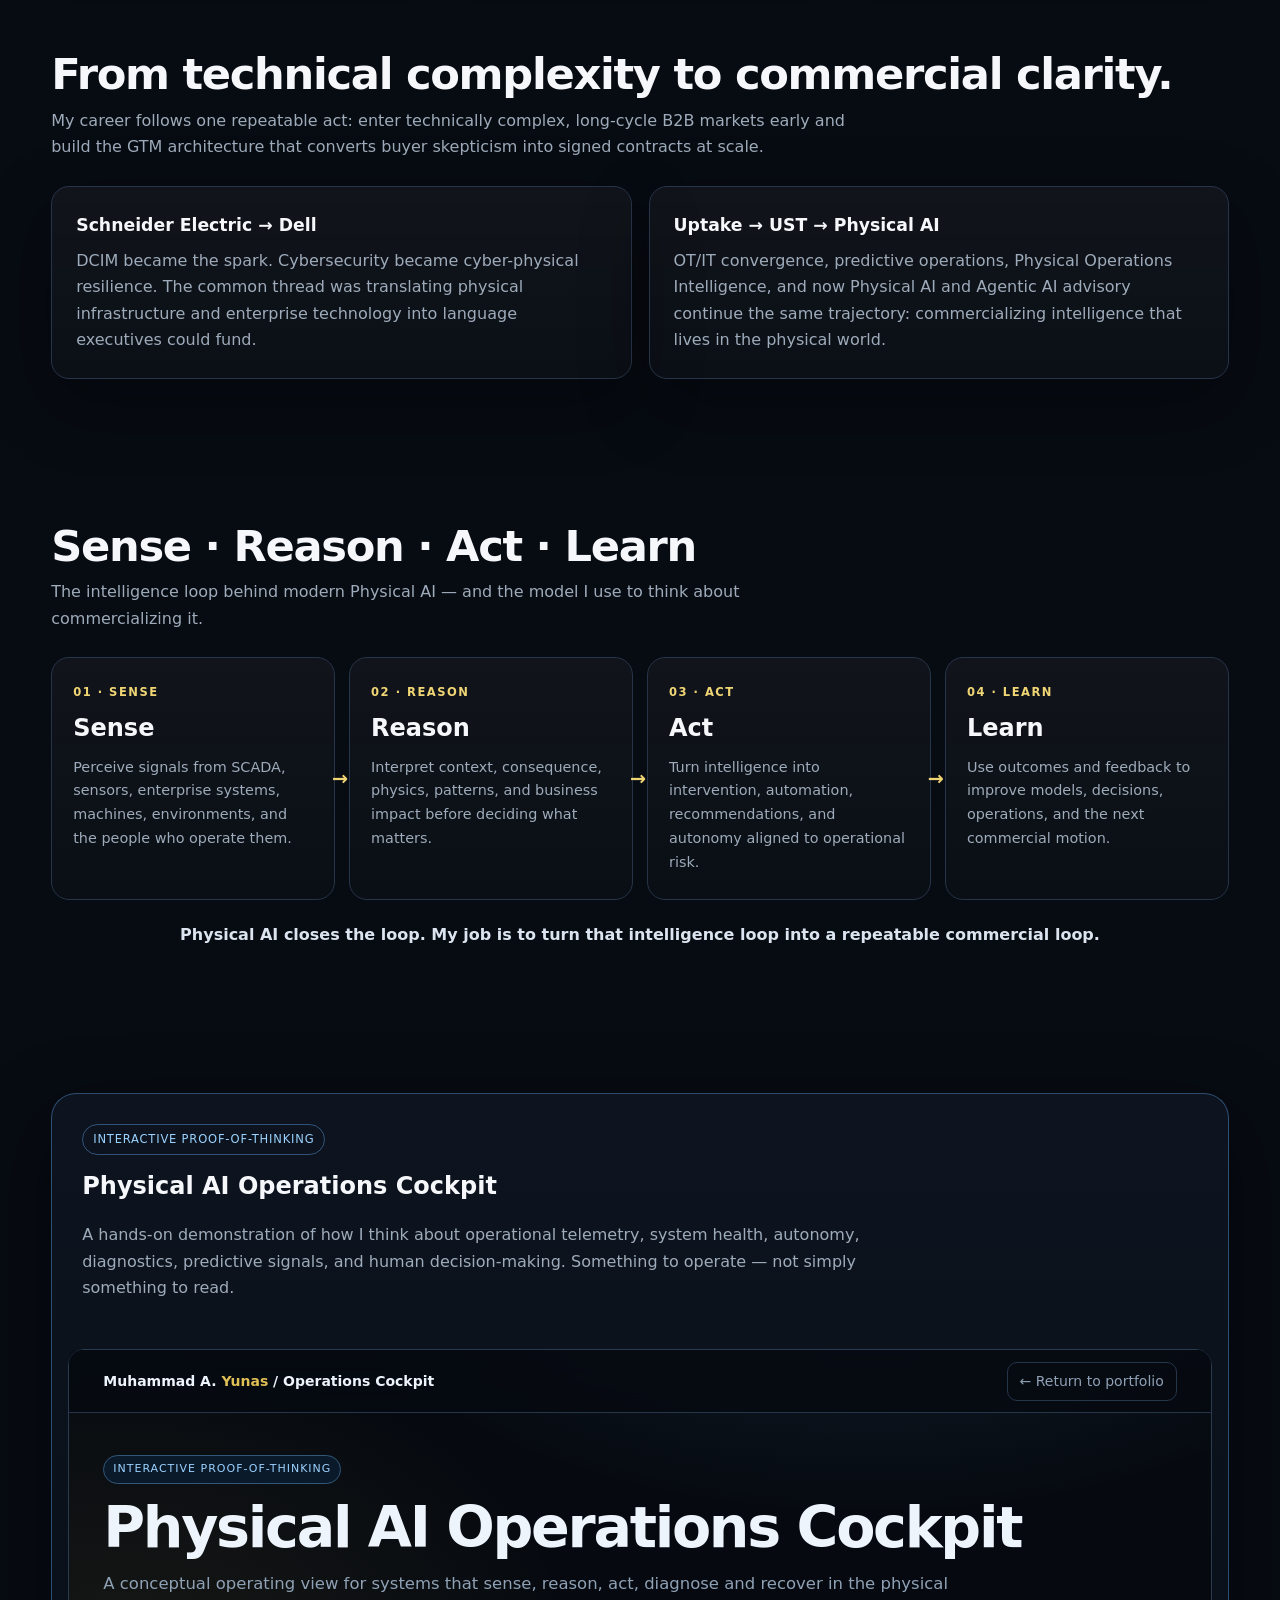
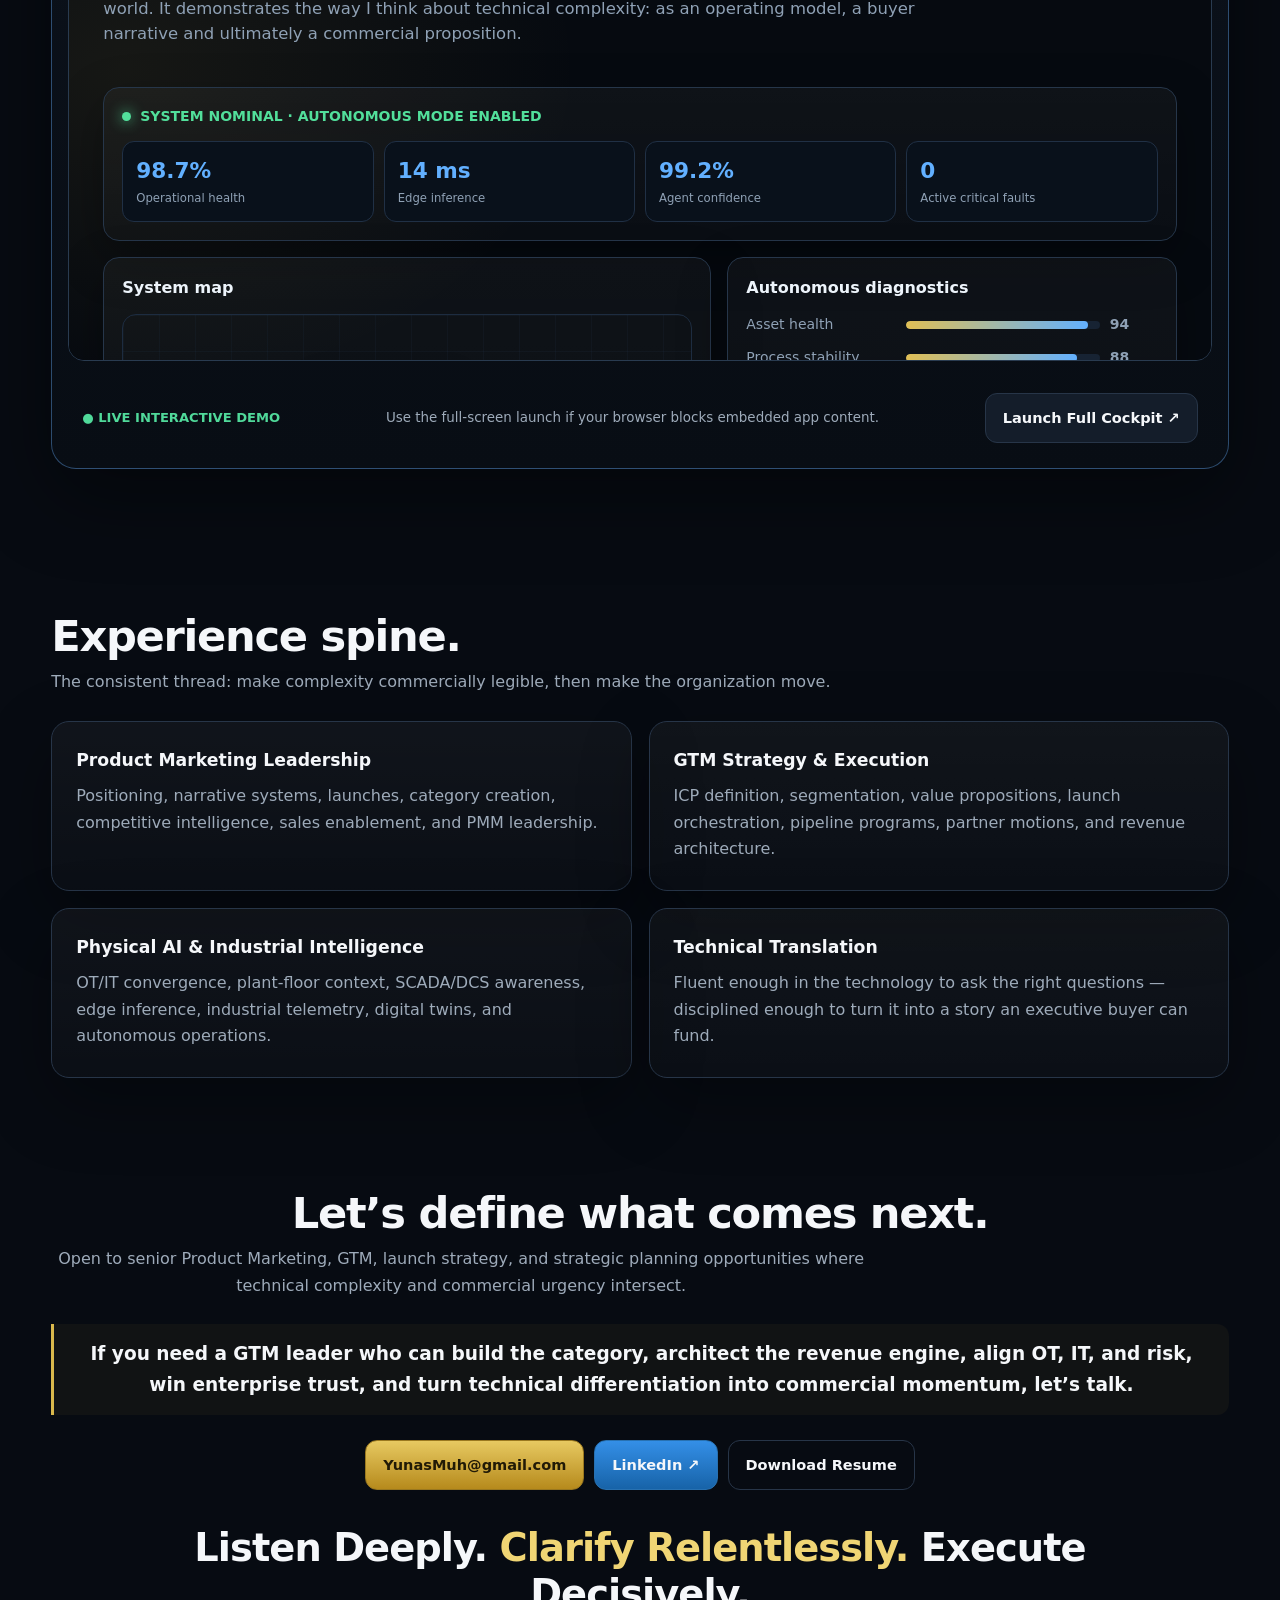
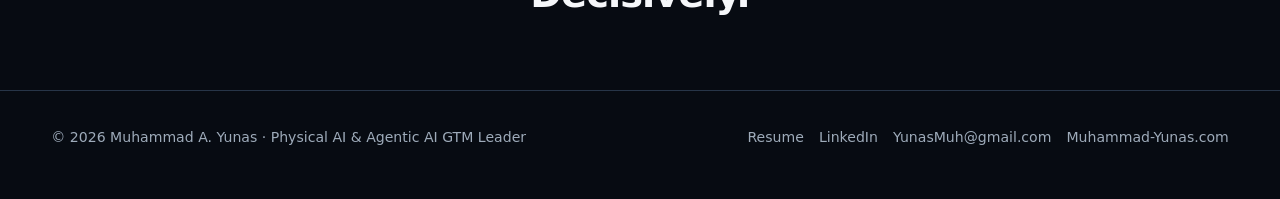
==== commit d9e988ae: "Sharpen executive positioning and add SRAL intelligence loop" ====
--- a/index.html
+++ b/index.html
@@ -1 +1 @@
-<!doctype html><html lang="en"><head><meta charset="utf-8"><meta name="viewport" content="width=device-width,initial-scale=1"><meta name="theme-color" content="#08101a"><meta name="description" content="Muhammad A. Yunas — executive product marketing and GTM leader commercializing complex B2B technology across Physical AI, OT/IT convergence, industrial intelligence and enterprise software."><meta name="author" content="Muhammad A. Yunas"><link rel="canonical" href="https://www.muhammad-yunas.com/"><meta property="og:type" content="website"><meta property="og:title" content="Muhammad A. Yunas | Product Marketing & GTM Executive"><meta property="og:description" content="Commercializing complexity into clarity that drives market adoption and revenue outcomes."><meta property="og:url" content="https://www.muhammad-yunas.com/"><meta property="og:image" content="https://www.muhammad-yunas.com/assets/og-preview.png"><title>Muhammad A. Yunas | Product Marketing & GTM Executive</title><style>:root{--bg:#070b12;--panel:#0d141f;--text:#f5f7fa;--muted:#9eabba;--line:#273548;--gold:#d9b84c;--gold2:#f0d574;--blue:#67b1ff;--green:#50d99a;--max:1200px;--r:18px;--shadow:0 24px 70px rgba(0,0,0,.32)}*{box-sizing:border-box}html{scroll-behavior:smooth}body{margin:0;color:var(--text);font:16px/1.65 Inter,ui-sans-serif,system-ui,-apple-system,"Segoe UI",Roboto,Arial,sans-serif;background:radial-gradient(900px 600px at 5% -10%,rgba(217,184,76,.13),transparent 65%),radial-gradient(900px 650px at 100% 0,rgba(103,177,255,.13),transparent 65%),var(--bg)}a{color:inherit;text-decoration:none}.wrap{width:min(var(--max),92vw);margin:auto}.topbar{position:sticky;top:0;z-index:50;background:rgba(7,11,18,.84);backdrop-filter:blur(16px);border-bottom:1px solid rgba(255,255,255,.08)}.topbar-in{min-height:68px;display:flex;align-items:center;justify-content:space-between;gap:20px}.brand{font-weight:850}.brand b{color:var(--gold)}nav{display:flex;gap:20px;align-items:center}nav a{font-size:.88rem;color:var(--muted)}nav a:hover{color:var(--gold2)}section{padding:68px 0}.hero{position:relative;min-height:700px;display:grid;grid-template-columns:1.15fr .85fr;align-items:center;gap:50px;padding:85px 0 70px}.hero:before{content:"";position:absolute;inset:0;z-index:-1;border-radius:32px;background:linear-gradient(90deg,rgba(7,11,18,.98),rgba(7,11,18,.9) 52%,rgba(7,11,18,.25)),url("assets/hero-bg.jpg") center/cover;opacity:.55}.eyebrow{display:inline-flex;border:1px solid rgba(217,184,76,.48);background:rgba(217,184,76,.07);color:var(--gold2);padding:7px 12px;border-radius:999px;text-transform:uppercase;font-size:.73rem;font-weight:800;letter-spacing:1px}.hero h1{font-size:clamp(3rem,6vw,5.7rem);line-height:.98;letter-spacing:-.055em;margin:20px 0 22px;max-width:11ch}.gradient{background:linear-gradient(105deg,#fff9df 0%,#e1c35b 42%,#8fc7ff 86%);-webkit-background-clip:text;background-clip:text;color:transparent}.lead{max-width:760px;color:#b6c0ce;font-size:1.18rem}.claim{max-width:760px;color:#f4f6f9;font-weight:750}.ctas{display:flex;flex-wrap:wrap;gap:10px;margin-top:25px}.btn{display:inline-flex;align-items:center;justify-content:center;gap:8px;padding:12px 17px;border:1px solid var(--line);border-radius:12px;background:#141d2a;font-weight:780;font-size:.91rem;transition:.2s}.btn:hover{transform:translateY(-2px);border-color:#5b6b82}.btn.primary{background:linear-gradient(180deg,#e7c961,#b68a1c);color:#211a06;border-color:#9a781f}.btn.linkedin{background:linear-gradient(180deg,#348fe7,#1763a8);border-color:#2871b1}.btn.ghost{background:transparent}.tri{display:flex;flex-wrap:wrap;gap:8px;margin-top:15px}.tri a{border:1px solid rgba(255,255,255,.11);border-radius:999px;padding:6px 11px;color:var(--muted);font-size:.8rem}.convergence{justify-self:end;width:min(500px,100%);position:relative;padding:26px}.convergence:before{content:"";position:absolute;inset:0;border:1px solid rgba(103,177,255,.25);border-radius:28px;background:linear-gradient(145deg,rgba(103,177,255,.06),rgba(217,184,76,.04));box-shadow:var(--shadow)}.convergence-inner{position:relative}.convergence-label{text-align:center;text-transform:uppercase;letter-spacing:2px;font-size:.68rem;color:#9bd2ff;font-weight:800;margin-bottom:22px}.systems{display:grid;grid-template-columns:1fr 1fr;gap:16px;align-items:center}.system{min-height:150px;border:1px solid var(--line);border-radius:20px;padding:20px;background:rgba(7,11,18,.76)}.system.ot{border-color:rgba(217,184,76,.38)}.system.it{border-color:rgba(103,177,255,.38)}.system h3{margin:0 0 7px;font-size:1.05rem}.system p{margin:0;color:var(--muted);font-size:.82rem}.system ul{margin:12px 0 0;padding-left:16px;color:#d8e0ea;font-size:.75rem;line-height:1.55}.bridge{position:absolute;left:50%;top:50%;transform:translate(-50%,-50%);width:76px;height:76px;border-radius:50%;display:grid;place-items:center;background:radial-gradient(circle,#f0d574 0,#d9b84c 22%,#182131 24%,#182131 100%);border:1px solid rgba(240,213,116,.7);box-shadow:0 0 45px rgba(217,184,76,.25);z-index:2}.bridge span{font-size:.55rem;text-align:center;font-weight:900;color:#111923;line-height:1.1}.flow{margin-top:18px;padding:14px;border:1px solid rgba(255,255,255,.1);border-radius:14px;text-align:center;color:#dbe4ef;font-size:.82rem}.flow b{color:var(--gold2)}.section-head{margin-bottom:25px}.section-head h2{font-size:clamp(1.8rem,3.5vw,2.7rem);line-height:1.08;margin:0 0 10px;letter-spacing:-.03em}.section-head p{margin:0;max-width:820px;color:var(--muted)}.grid{display:grid;gap:17px}.g2{grid-template-columns:repeat(2,1fr)}.g3{grid-template-columns:repeat(3,1fr)}.card{background:linear-gradient(180deg,rgba(255,255,255,.038),rgba(255,255,255,.014));border:1px solid var(--line);border-radius:var(--r);padding:24px;box-shadow:var(--shadow)}.card h3{margin:0 0 9px;font-size:1.08rem}.card p{margin:0;color:var(--muted)}.pills{display:flex;flex-wrap:wrap;gap:8px;margin-top:17px}.pill{padding:6px 10px;border:1px solid #3a475a;border-radius:999px;background:#141d29;color:#dce3ec;font-size:.78rem}.headshot-small{display:flex;align-items:center;gap:18px;margin-top:22px;padding-top:20px;border-top:1px solid rgba(255,255,255,.08)}.headshot-small img{width:86px;height:86px;object-fit:cover;border-radius:50%;border:2px solid rgba(217,184,76,.55);box-shadow:0 12px 30px rgba(0,0,0,.35)}.headshot-small strong{display:block;color:#f5f7fa}.headshot-small span{display:block;color:var(--muted);font-size:.78rem;margin-top:3px}.about-photo{width:100%;height:310px;object-fit:cover;border-radius:14px;border:1px solid var(--line)}.stats .num{font-size:2.15rem;font-weight:900;color:var(--gold2)}.stats .label{color:var(--muted);font-size:.88rem}.bar{height:7px;background:#202a38;border-radius:99px;margin-top:14px;overflow:hidden}.bar i{display:block;height:100%;width:var(--w);background:linear-gradient(90deg,var(--gold),var(--blue));border-radius:inherit}.case-img{width:100%;height:190px;object-fit:cover;border-radius:13px;margin-bottom:15px;border:1px solid var(--line)}.case-card{display:flex;flex-direction:column}.case-card .btn{align-self:flex-start;margin-top:17px}.quote{border-left:3px solid var(--gold);padding:15px 19px;background:rgba(217,184,76,.045);border-radius:0 12px 12px 0;font-size:1.16rem;font-weight:750}.cockpit{border:1px solid rgba(103,177,255,.38);border-radius:25px;overflow:hidden;background:linear-gradient(180deg,#0d141f,#080d14);box-shadow:0 28px 80px rgba(0,0,0,.42)}.cockpit-copy{padding:30px 30px 15px}.cockpit-badge{display:inline-flex;color:#9bd2ff;border:1px solid rgba(103,177,255,.4);border-radius:999px;padding:5px 10px;font-size:.72rem;text-transform:uppercase;letter-spacing:.8px}.cockpit h2{margin:12px 0 8px}.cockpit p{color:var(--muted);max-width:850px}.cockpit-window{margin:16px;border:1px solid #293b50;border-radius:16px;overflow:hidden;background:#05090e}.cockpit-window iframe{display:block;width:100%;height:610px;border:0}.cockpit-foot{display:flex;justify-content:space-between;align-items:center;gap:16px;flex-wrap:wrap;padding:16px 30px 25px}.status{color:var(--green);font-size:.82rem;font-weight:750}.note{color:var(--muted);font-size:.84rem}.experience-grid .card{min-height:170px}.footer{border-top:1px solid var(--line);padding:35px 0 50px;color:var(--muted);font-size:.88rem}.footer-row{display:flex;justify-content:space-between;gap:20px;flex-wrap:wrap}.footer-links{display:flex;gap:15px;flex-wrap:wrap}.footer a:hover{color:var(--gold2)}.reveal{opacity:0;transform:translateY(14px);transition:.6s ease}.reveal.show{opacity:1;transform:none}@media(max-width:900px){nav{display:none}.hero{grid-template-columns:1fr;padding-top:60px}.convergence{justify-self:start;width:min(520px,100%)}.g2,.g3{grid-template-columns:1fr}.cockpit-window iframe{height:500px}}@media(max-width:560px){.hero h1{font-size:3rem}.hero{min-height:auto}.systems{gap:8px}.system{padding:15px;min-height:135px}.bridge{width:62px;height:62px}.headshot-small img{width:72px;height:72px}.cockpit-copy,.cockpit-foot{padding-left:18px;padding-right:18px}.cockpit-window{margin-left:8px;margin-right:8px}.cockpit-window iframe{height:420px}.about-photo{height:250px}}@media(prefers-reduced-motion:reduce){html{scroll-behavior:auto}.reveal{opacity:1;transform:none;transition:none}.btn{transition:none}}</style><script type="application/ld+json">{"@context":"https://schema.org","@type":"Person","name":"Muhammad A. Yunas","url":"https://www.muhammad-yunas.com/","sameAs":["https://www.linkedin.com/in/muhammad-yunas"],"jobTitle":"Executive Product Marketing Leader","email":"mailto:YunasMuh@gmail.com"}</script></head><body><header class="topbar"><div class="wrap topbar-in"><a class="brand" href="#top">Muhammad A. <b>Yunas</b></a><nav><a href="#about">About</a><a href="#impact">Impact</a><a href="#work">Work</a><a href="#cockpit">Cockpit</a><a href="#experience">Experience</a><a href="#contact">Contact</a></nav></div></header><main id="top" class="wrap"><section class="hero reveal"><div><span class="eyebrow">Product Marketing • GTM • Physical AI</span><h1><span class="gradient">Commercializing complexity into clarity.</span></h1><p class="lead">I build the commercial engines for intelligence in the physical world — translating complex technology into positioning, GTM systems, enterprise adoption, and measurable revenue outcomes.</p><p class="claim">18+ years of product marketing and GTM leadership across B2B SaaS, cybersecurity, industrial intelligence, OT/IT convergence, and emerging AI.</p><div class="ctas"><a class="btn primary" href="Muhammad_Yunas_Resume_2026.pdf" download>↓ Download Resume</a><a class="btn linkedin" href="https://www.linkedin.com/in/muhammad-yunas" target="_blank" rel="noopener">LinkedIn ↗</a><a class="btn ghost" href="mailto:YunasMuh@gmail.com">Email Me</a></div><div class="tri"><a href="Muhammad_Yunas_Resume_2026.pdf" download>Resume</a><a href="https://www.linkedin.com/in/muhammad-yunas" target="_blank" rel="noopener">LinkedIn</a><a href="https://www.muhammad-yunas.com">Webpage</a><a href="mailto:YunasMuh@gmail.com">YunasMuh@gmail.com</a></div></div><div class="convergence"><div class="convergence-inner"><div class="convergence-label">Where the physical world meets enterprise intelligence</div><div class="systems"><article class="system ot"><h3>OT / THE PHYSICAL WORLD</h3><p>Machines. Plants. Operations.</p><ul><li>SCADA / DCS</li><li>Edge &amp; telemetry</li><li>Industrial automation</li></ul></article><article class="system it"><h3>IT / THE ENTERPRISE</h3><p>Data. Software. Decisions.</p><ul><li>Cloud &amp; SaaS</li><li>AI &amp; analytics</li><li>Business outcomes</li></ul></article></div><div class="bridge"><span>OT<br>↕<br>IT</span></div><div class="flow"><b>CONVERGENCE</b> → intelligence → autonomy → commercial value</div></div></div></section><section id="about" class="reveal"><div class="section-head"><h2>The intersection is the advantage.</h2><p>I sit between product, engineering, sales, and the executive buyer — turning technical capability into a market narrative people can understand, believe, and act on.</p></div><div class="grid g2"><article class="card"><h3>What I bring</h3><p>Category strategy, positioning, launches, competitive intelligence, sales enablement, demand programs, and commercialization architecture for technically complex products.</p><div class="pills"><span class="pill">Physical AI</span><span class="pill">Industrial Intelligence</span><span class="pill">OT/IT Convergence</span><span class="pill">Enterprise SaaS</span><span class="pill">Digital Twin</span><span class="pill">Edge Intelligence</span><span class="pill">Product Launch</span><span class="pill">GTM Strategy</span></div><div class="headshot-small"><img src="assets/headshot.png" alt="Professional headshot of Muhammad A. Yunas" width="86" height="86"><div><strong>Muhammad A. Yunas</strong><span>Product Marketing &amp; GTM Executive</span><span>Physical AI • OT/IT • Industrial Intelligence</span></div></div></article><article class="card"><img class="about-photo" src="assets/portrait.png" alt="Muhammad Yunas executive portrait" width="435" height="435"></article></div></section><section id="impact" class="reveal"><div class="section-head"><h2>Proof, not just positioning.</h2><p>Selected performance signals from the executive story — presented as evidence, not decoration.</p></div><div class="grid g3 stats"><article class="card"><div class="num">$150M+</div><div class="label">Revenue influenced across B2B software, cybersecurity and industrial intelligence</div><div class="bar"><i style="--w:92%"></i></div></article><article class="card"><div class="num">24+</div><div class="label">Major launches and GTM motions, from DCIM to Physical AI</div><div class="bar"><i style="--w:86%"></i></div></article><article class="card"><div class="num">4–6</div><div class="label">PMM professionals led and mentored across commercialization teams</div><div class="bar"><i style="--w:78%"></i></div></article></div></section><section id="work" class="reveal"><div class="section-head"><h2>Selected work.</h2><p>Examples of the commercial problems I solve when technology is powerful but the market story is not yet clear.</p></div><div class="grid g3"><article class="card case-card"><img class="case-img" src="assets/case-schneider-thumb.jpg" alt="Industrial OT IT case study"><h3>Industrial / OT–IT GTM</h3><p>Connecting plant-floor realities to enterprise value, with positioning and launch architecture designed for complex buying groups.</p><a class="btn" href="case-studies/ot-it-convergence.html">View case study →</a></article><article class="card case-card"><img class="case-img" src="assets/case-dell-thumb.jpg" alt="Dell enterprise technology case study"><h3>Enterprise Technology</h3><p>Turning technical differentiation into buyer-ready messaging, enablement, and commercial momentum.</p><a class="btn" href="case-studies/gtm-ot-it.html">View case study →</a></article><article class="card case-card"><img class="case-img" src="assets/case-consulting-thumb.jpg" alt="Strategic advisory case study"><h3>Strategic Advisory</h3><p>Applying market intelligence and structured GTM thinking to ambiguous, high-change environments.</p><a class="btn" href="#contact">Discuss the work →</a></article></div></section><section id="cockpit" class="reveal"><div class="cockpit"><div class="cockpit-copy"><span class="cockpit-badge">Interactive proof-of-thinking</span><h2>Physical AI Operations Cockpit</h2><p>This is a hands-on demonstration of how I think about Physical AI, operational telemetry, system health, autonomy, diagnostics, predictive signals, and human decision-making. It gives a visitor something to operate — not simply something to read.</p></div><div class="cockpit-window"><iframe src="cockpit.html" title="Physical AI Operations Cockpit interactive preview" loading="lazy"></iframe></div><div class="cockpit-foot"><span class="status">● LIVE INTERACTIVE DEMO</span><span class="note">Use the full-screen launch if your browser blocks embedded app content.</span><a class="btn" href="cockpit.html">Launch Full Cockpit ↗</a></div></div></section><section id="experience" class="reveal"><div class="section-head"><h2>Experience spine.</h2><p>The consistent thread: make complexity commercially legible, then make the organization move.</p></div><div class="grid g2 experience-grid"><article class="card"><h3>Product Marketing Leadership</h3><p>Positioning, narrative systems, launches, category creation, competitive intelligence, sales enablement, and PMM leadership.</p></article><article class="card"><h3>GTM Strategy &amp; Execution</h3><p>ICP definition, segmentation, value propositions, launch orchestration, pipeline programs, partner motions, and revenue architecture.</p></article><article class="card"><h3>Physical AI &amp; Industrial Intelligence</h3><p>OT/IT convergence, plant-floor context, SCADA/DCS awareness, edge inference, industrial telemetry, digital twins, and autonomous operations.</p></article><article class="card"><h3>Technical Translation</h3><p>Fluent enough in the technology to ask the right questions — disciplined enough to turn it into a story an executive buyer can fund.</p></article></div></section><section id="contact" class="reveal"><div class="section-head"><h2>Let’s make the market understand it.</h2><p>Open to senior product marketing, GTM, product launch, and strategic planning opportunities — particularly where technical complexity and commercial urgency intersect.</p></div><div class="quote">Listen deeply. Clarify relentlessly. Execute decisively.</div><div class="ctas"><a class="btn primary" href="mailto:YunasMuh@gmail.com">YunasMuh@gmail.com</a><a class="btn linkedin" href="https://www.linkedin.com/in/muhammad-yunas" target="_blank" rel="noopener">LinkedIn ↗</a><a class="btn ghost" href="Muhammad_Yunas_Resume_2026.pdf" download>Download Resume</a></div></section></main><footer class="footer"><div class="wrap footer-row"><div>© 2026 Muhammad A. Yunas. Executive brand platform.</div><div class="footer-links"><a href="Muhammad_Yunas_Resume_2026.pdf">Resume</a><a href="https://www.linkedin.com/in/muhammad-yunas" target="_blank" rel="noopener">LinkedIn</a><a href="mailto:YunasMuh@gmail.com">YunasMuh@gmail.com</a><a href="https://www.muhammad-yunas.com">Muhammad-Yunas.com</a></div></div></footer><script>const io=new IntersectionObserver(es=>es.forEach(e=>{if(e.isIntersecting)e.target.classList.add('show')}),{threshold:.08});document.querySelectorAll('.reveal').forEach(el=>io.observe(el));</script></body></html>+<!doctype html><html lang="en"><head><meta charset="utf-8"><meta name="viewport" content="width=device-width,initial-scale=1"><meta name="theme-color" content="#08101a"><meta name="description" content="Muhammad A. Yunas — Physical AI & Agentic AI GTM Leader and Senior Director, Product Marketing, commercializing complex B2B technology across industrial AI and enterprise infrastructure."><meta name="author" content="Muhammad A. Yunas"><link rel="canonical" href="https://www.muhammad-yunas.com/"><meta property="og:type" content="website"><meta property="og:title" content="Muhammad A. Yunas | Physical AI & Agentic AI GTM Leader"><meta property="og:description" content="I build revenue engines where AI that senses, reasons, and acts meets the physical world."><meta property="og:url" content="https://www.muhammad-yunas.com/"><meta property="og:image" content="https://www.muhammad-yunas.com/assets/og-preview.png"><title>Muhammad Yunas | Physical AI & Agentic AI GTM Leader</title><style>:root{--bg:#070b12;--panel:#0d141f;--text:#f5f7fa;--muted:#9eabba;--line:#273548;--gold:#d9b84c;--gold2:#f0d574;--blue:#67b1ff;--green:#50d99a;--max:1200px;--r:18px;--shadow:0 24px 70px rgba(0,0,0,.32)}*{box-sizing:border-box}html{scroll-behavior:smooth}body{margin:0;color:var(--text);font:16px/1.65 Inter,ui-sans-serif,system-ui,-apple-system,"Segoe UI",Roboto,Arial,sans-serif;background:radial-gradient(900px 600px at 5% -10%,rgba(217,184,76,.13),transparent 65%),radial-gradient(900px 650px at 100% 0,rgba(103,177,255,.13),transparent 65%),var(--bg)}a{color:inherit;text-decoration:none}.wrap{width:min(var(--max),92vw);margin:auto}.topbar{position:sticky;top:0;z-index:50;background:rgba(7,11,18,.84);backdrop-filter:blur(16px);border-bottom:1px solid rgba(255,255,255,.08)}.topbar-in{min-height:68px;display:flex;align-items:center;justify-content:space-between;gap:20px}.brand{font-weight:850}.brand b{color:var(--gold)}nav{display:flex;gap:20px;align-items:center}nav a{font-size:.88rem;color:var(--muted)}nav a:hover{color:var(--gold2)}section{padding:72px 0}.hero{position:relative;min-height:700px;display:grid;grid-template-columns:1.12fr .88fr;align-items:center;gap:50px;padding:85px 0 75px}.hero:before{content:"";position:absolute;inset:0;z-index:-1;border-radius:32px;background:linear-gradient(90deg,rgba(7,11,18,.98),rgba(7,11,18,.9) 52%,rgba(7,11,18,.25)),url("assets/hero-bg.jpg") center/cover;opacity:.55}.eyebrow{display:inline-flex;border:1px solid rgba(217,184,76,.48);background:rgba(217,184,76,.07);color:var(--gold2);padding:7px 12px;border-radius:999px;text-transform:uppercase;font-size:.73rem;font-weight:800;letter-spacing:1px}.hero h1{font-size:clamp(3rem,6vw,5.7rem);line-height:.98;letter-spacing:-.055em;margin:20px 0 22px;max-width:12ch}.gradient{background:linear-gradient(105deg,#fff9df 0%,#e1c35b 42%,#8fc7ff 86%);-webkit-background-clip:text;background-clip:text;color:transparent}.hero-role{font-size:clamp(1.15rem,2vw,1.5rem);font-weight:800;color:#f5f7fa;margin:0 0 18px}.lead{max-width:780px;color:#b6c0ce;font-size:1.18rem}.claim{max-width:760px;color:#f4f6f9;font-weight:750}.operating{margin-top:22px;font-size:1rem;font-weight:850;letter-spacing:.02em;color:var(--gold2)}.ctas{display:flex;flex-wrap:wrap;gap:10px;margin-top:25px}.btn{display:inline-flex;align-items:center;justify-content:center;gap:8px;padding:12px 17px;border:1px solid var(--line);border-radius:12px;background:#141d2a;font-weight:780;font-size:.91rem;transition:.2s}.btn:hover{transform:translateY(-2px);border-color:#5b6b82}.btn.primary{background:linear-gradient(180deg,#e7c961,#b68a1c);color:#211a06;border-color:#9a781f}.btn.linkedin{background:linear-gradient(180deg,#348fe7,#1763a8);border-color:#2871b1}.btn.ghost{background:transparent}.tri{display:flex;flex-wrap:wrap;gap:8px;margin-top:15px}.tri a{border:1px solid rgba(255,255,255,.11);border-radius:999px;padding:6px 11px;color:var(--muted);font-size:.8rem}.convergence{justify-self:end;width:min(500px,100%);position:relative;padding:26px}.convergence:before{content:"";position:absolute;inset:0;border:1px solid rgba(103,177,255,.25);border-radius:28px;background:linear-gradient(145deg,rgba(103,177,255,.06),rgba(217,184,76,.04));box-shadow:var(--shadow)}.convergence-inner{position:relative}.convergence-label{text-align:center;text-transform:uppercase;letter-spacing:2px;font-size:.68rem;color:#9bd2ff;font-weight:800;margin-bottom:22px}.systems{display:grid;grid-template-columns:1fr 1fr;gap:16px;align-items:center}.system{min-height:150px;border:1px solid var(--line);border-radius:20px;padding:20px;background:rgba(7,11,18,.76)}.system.ot{border-color:rgba(217,184,76,.38)}.system.it{border-color:rgba(103,177,255,.38)}.system h3{margin:0 0 7px;font-size:1.05rem}.system p{margin:0;color:var(--muted);font-size:.82rem}.system ul{margin:12px 0 0;padding-left:16px;color:#d8e0ea;font-size:.75rem;line-height:1.55}.bridge{position:absolute;left:50%;top:50%;transform:translate(-50%,-50%);width:76px;height:76px;border-radius:50%;display:grid;place-items:center;background:radial-gradient(circle,#f0d574 0,#d9b84c 22%,#182131 24%,#182131 100%);border:1px solid rgba(240,213,116,.7);box-shadow:0 0 45px rgba(217,184,76,.25);z-index:2}.bridge span{font-size:.55rem;text-align:center;font-weight:900;color:#111923;line-height:1.1}.flow{margin-top:18px;padding:14px;border:1px solid rgba(255,255,255,.1);border-radius:14px;text-align:center;color:#dbe4ef;font-size:.82rem}.flow b{color:var(--gold2)}.section-head{margin-bottom:25px}.section-head h2{font-size:clamp(1.8rem,3.5vw,2.7rem);line-height:1.08;margin:0 0 10px;letter-spacing:-.03em}.section-head p{margin:0;max-width:820px;color:var(--muted)}.grid{display:grid;gap:17px}.g2{grid-template-columns:repeat(2,1fr)}.g3{grid-template-columns:repeat(3,1fr)}.card{background:linear-gradient(180deg,rgba(255,255,255,.038),rgba(255,255,255,.014));border:1px solid var(--line);border-radius:var(--r);padding:24px;box-shadow:var(--shadow)}.card h3{margin:0 0 9px;font-size:1.08rem}.card p{margin:0;color:var(--muted)}.pills{display:flex;flex-wrap:wrap;gap:8px;margin-top:17px}.pill{padding:6px 10px;border:1px solid #3a475a;border-radius:999px;background:#141d29;color:#dce3ec;font-size:.78rem}.headshot-small{display:flex;align-items:center;gap:18px;margin-top:22px;padding-top:20px;border-top:1px solid rgba(255,255,255,.08)}.headshot-small img{width:86px;height:86px;object-fit:cover;border-radius:50%;border:2px solid rgba(217,184,76,.55);box-shadow:0 12px 30px rgba(0,0,0,.35)}.headshot-small strong{display:block;color:#f5f7fa}.headshot-small span{display:block;color:var(--muted);font-size:.78rem;margin-top:3px}.about-photo{width:100%;height:310px;object-fit:cover;border-radius:14px;border:1px solid var(--line)}.stats .num{font-size:2.15rem;font-weight:900;color:var(--gold2)}.stats .label{color:var(--muted);font-size:.88rem}.bar{height:7px;background:#202a38;border-radius:99px;margin-top:14px;overflow:hidden}.bar i{display:block;height:100%;width:var(--w);background:linear-gradient(90deg,var(--gold),var(--blue));border-radius:inherit}.case-img{width:100%;height:190px;object-fit:cover;border-radius:13px;margin-bottom:15px;border:1px solid var(--line)}.case-card{display:flex;flex-direction:column}.case-card .btn{align-self:flex-start;margin-top:17px}.quote{border-left:3px solid var(--gold);padding:15px 19px;background:rgba(217,184,76,.045);border-radius:0 12px 12px 0;font-size:1.16rem;font-weight:750}.loop{position:relative}.loop-grid{display:grid;grid-template-columns:repeat(4,1fr);gap:14px}.loop-card{position:relative;padding:25px 21px;border:1px solid var(--line);border-radius:18px;background:linear-gradient(180deg,rgba(255,255,255,.04),rgba(255,255,255,.012))}.loop-card .step{font-size:.72rem;letter-spacing:1.5px;color:var(--gold2);font-weight:900;text-transform:uppercase}.loop-card h3{font-size:1.5rem;margin:7px 0}.loop-card p{color:var(--muted);font-size:.9rem;margin:0}.loop-arrow{position:absolute;right:-14px;top:50%;transform:translateY(-50%);color:var(--gold2);font-weight:900;font-size:1.2rem;z-index:2}.loop-caption{margin-top:22px;text-align:center;font-weight:800;color:#dbe4ef}.cockpit{border:1px solid rgba(103,177,255,.38);border-radius:25px;overflow:hidden;background:linear-gradient(180deg,#0d141f,#080d14);box-shadow:0 28px 80px rgba(0,0,0,.42)}.cockpit-copy{padding:30px 30px 15px}.cockpit-badge{display:inline-flex;color:#9bd2ff;border:1px solid rgba(103,177,255,.4);border-radius:999px;padding:5px 10px;font-size:.72rem;text-transform:uppercase;letter-spacing:.8px}.cockpit h2{margin:12px 0 8px}.cockpit p{color:var(--muted);max-width:850px}.cockpit-window{margin:16px;border:1px solid #293b50;border-radius:16px;overflow:hidden;background:#05090e}.cockpit-window iframe{display:block;width:100%;height:610px;border:0}.cockpit-foot{display:flex;justify-content:space-between;align-items:center;gap:16px;flex-wrap:wrap;padding:16px 30px 25px}.status{color:var(--green);font-size:.82rem;font-weight:750}.note{color:var(--muted);font-size:.84rem}.experience-grid .card{min-height:170px}.footer{border-top:1px solid var(--line);padding:35px 0 50px;color:var(--muted);font-size:.88rem}.footer-row{display:flex;justify-content:space-between;gap:20px;flex-wrap:wrap}.footer-links{display:flex;gap:15px;flex-wrap:wrap}.footer a:hover{color:var(--gold2)}.closing{padding-top:40px;text-align:center}.closing .final-line{margin:35px auto 0;max-width:900px;font-size:clamp(1.5rem,3vw,2.45rem);line-height:1.2;font-weight:900;letter-spacing:-.025em;color:#f5f7fa}.closing .final-line span{color:var(--gold2)}.reveal{opacity:0;transform:translateY(14px);transition:.6s ease}.reveal.show{opacity:1;transform:none}@media(max-width:900px){nav{display:none}.hero{grid-template-columns:1fr;padding-top:60px}.convergence{justify-self:start;width:min(520px,100%)}.g2,.g3{grid-template-columns:1fr}.loop-grid{grid-template-columns:1fr 1fr}.loop-arrow{display:none}.cockpit-window iframe{height:500px}}@media(max-width:560px){.hero h1{font-size:3rem}.hero{min-height:auto}.systems{gap:8px}.system{padding:15px;min-height:135px}.bridge{width:62px;height:62px}.headshot-small img{width:72px;height:72px}.cockpit-copy,.cockpit-foot{padding-left:18px;padding-right:18px}.cockpit-window{margin-left:8px;margin-right:8px}.cockpit-window iframe{height:420px}.about-photo{height:250px}.loop-grid{grid-template-columns:1fr}.hero-role{font-size:1.1rem}}@media(prefers-reduced-motion:reduce){html{scroll-behavior:auto}.reveal{opacity:1;transform:none;transition:none}.btn{transition:none}}</style><script type="application/ld+json">{"@context":"https://schema.org","@type":"Person","name":"Muhammad A. Yunas","url":"https://www.muhammad-yunas.com/","sameAs":["https://www.linkedin.com/in/muhammad-yunas"],"jobTitle":"Physical AI & Agentic AI GTM Leader","email":"mailto:YunasMuh@gmail.com"}</script></head><body><header class="topbar"><div class="wrap topbar-in"><a class="brand" href="#top">Muhammad A. <b>Yunas</b></a><nav><a href="#about">About</a><a href="#impact">Impact</a><a href="#work">Work</a><a href="#loop">SRAL</a><a href="#cockpit">Cockpit</a><a href="#experience">Experience</a><a href="#contact">Contact</a></nav></div></header><main id="top" class="wrap"><section class="hero reveal"><div><span class="eyebrow">Physical AI • Agentic AI • GTM</span><p class="hero-role">Senior Director, Product Marketing · GTM Leader</p><h1><span class="gradient">I build revenue engines for the physical world.</span></h1><p class="lead">I build revenue engines where AI that senses, reasons, and acts meets the physical world — factories, grids, buildings, infrastructure, and the people who run them.</p><p class="claim">18+ years of product marketing and GTM leadership across B2B SaaS, cybersecurity, industrial intelligence, OT/IT convergence, and emerging AI.</p><p class="operating">Listen Deeply. Clarify Relentlessly. Execute Decisively.</p><div class="ctas"><a class="btn primary" href="Muhammad_Yunas_Resume_2026.pdf" download>↓ Download Resume</a><a class="btn linkedin" href="https://www.linkedin.com/in/muhammad-yunas" target="_blank" rel="noopener">LinkedIn ↗</a><a class="btn ghost" href="mailto:YunasMuh@gmail.com">Email Me</a></div><div class="tri"><a href="Muhammad_Yunas_Resume_2026.pdf" download>Resume</a><a href="https://www.linkedin.com/in/muhammad-yunas" target="_blank" rel="noopener">LinkedIn</a><a href="mailto:YunasMuh@gmail.com">YunasMuh@gmail.com</a><a href="tel:+14012483664">(401) 248-3664</a></div></div><div class="convergence"><div class="convergence-inner"><div class="convergence-label">Where the physical world meets enterprise intelligence</div><div class="systems"><article class="system ot"><h3>OT / THE PHYSICAL WORLD</h3><p>Machines. Plants. Operations.</p><ul><li>SCADA / DCS</li><li>Edge &amp; telemetry</li><li>Industrial automation</li></ul></article><article class="system it"><h3>IT / THE ENTERPRISE</h3><p>Data. Software. Decisions.</p><ul><li>Cloud &amp; SaaS</li><li>AI &amp; analytics</li><li>Business outcomes</li></ul></article></div><div class="bridge"><span>OT<br>↕<br>IT</span></div><div class="flow"><b>CONVERGENCE</b> → intelligence → autonomy → commercial value</div></div></div></section><section id="about" class="reveal"><div class="section-head"><h2>The intersection is the advantage.</h2><p>I sit between product, engineering, sales, and the executive buyer — turning technical capability into a market narrative people can understand, believe, and act on.</p></div><div class="grid g2"><article class="card"><h3>What I Do Best</h3><p>I transform deep technical expertise into clear market narratives, design GTM systems that accelerate enterprise adoption, align Product, Sales, and Executive teams around one revenue story, connect plant-floor operations with CFO-level outcomes, and create repeatable launch frameworks for high-growth SaaS and industrial technology.</p><div class="pills"><span class="pill">Physical AI</span><span class="pill">Agentic AI</span><span class="pill">Industrial Intelligence</span><span class="pill">OT/IT Convergence</span><span class="pill">Enterprise SaaS</span><span class="pill">Digital Twin</span><span class="pill">Edge Intelligence</span><span class="pill">GTM Architecture</span></div><div class="headshot-small"><img src="assets/headshot.png" alt="Professional headshot of Muhammad A. Yunas" width="86" height="86"><div><strong>Muhammad A. Yunas</strong><span>Physical AI &amp; Agentic AI GTM Leader</span><span>Product Marketing • Industrial Intelligence</span></div></div></article><article class="card"><img class="about-photo" src="assets/portrait.png" alt="Muhammad Yunas executive portrait" width="435" height="435"></article></div></section><section id="impact" class="reveal"><div class="section-head"><h2>Performance telemetry.</h2><p>Selected commercial signals — evidence of what happens when positioning, GTM architecture, and execution align.</p></div><div class="grid g2 stats"><article class="card"><div class="num">$150M+</div><div class="label">Revenue influenced across B2B software, cybersecurity and industrial intelligence.</div><div class="bar"><i style="--w:92%"></i></div></article><article class="card"><div class="num">$24M</div><div class="label">Net-new pipeline structured through repeatable GTM programs.</div><div class="bar"><i style="--w:84%"></i></div></article><article class="card"><div class="num">+42%</div><div class="label">Competitive win-rate lift through executive-level repositioning.</div><div class="bar"><i style="--w:88%"></i></div></article><article class="card"><div class="num">12% → 38%</div><div class="label">Market-share growth through category-defining GTM.</div><div class="bar"><i style="--w:96%"></i></div></article></div></section><section id="work" class="reveal"><div class="section-head"><h2>Selected work.</h2><p>Not job descriptions. Commercial problems solved — from category creation to industrial AI adoption.</p></div><div class="grid g3"><article class="card case-card"><img class="case-img" src="assets/case-schneider-thumb.jpg" alt="Industrial OT IT case study"><h3>Defining DCIM &amp; Physical AI Foundations</h3><p>Schneider Electric · Director / Senior Director, PMM</p><p style="margin-top:10px">Defined and commercialized DCIM from inception; connected infrastructure signals into a coherent category story and drove $32M revenue across 12+ launches.</p><a class="btn" href="case-studies/ot-it-convergence.html">View case study →</a></article><article class="card case-card"><img class="case-img" src="assets/case-dell-thumb.jpg" alt="Dell enterprise technology case study"><h3>Cyber-Physical Resilience</h3><p>Dell Technologies · Senior Director, PMM</p><p style="margin-top:10px">Reframed backup and recovery around uptime, safety, and operational continuity — improving competitive win rates 42% and growing market share 37%.</p><a class="btn" href="case-studies/gtm-ot-it.html">View case study →</a></article><article class="card case-card"><img class="case-img" src="assets/case-consulting-thumb.jpg" alt="Strategic advisory case study"><h3>OT/IT Convergence for Industrial AI</h3><p>Uptake Technologies · VP, Product Marketing</p><p style="margin-top:10px">Bridged OT and IT buyer languages for predictive maintenance and asset intelligence, reducing enterprise sales cycles 40% and increasing target-account engagement 35%.</p><a class="btn" href="#contact">Discuss the work →</a></article></div></section><section class="reveal"><div class="section-head"><h2>From technical complexity to commercial clarity.</h2><p>My career follows one repeatable act: enter technically complex, long-cycle B2B markets early and build the GTM architecture that converts buyer skepticism into signed contracts at scale.</p></div><div class="grid g2"><article class="card"><h3>Schneider Electric → Dell</h3><p>DCIM became the spark. Cybersecurity became cyber-physical resilience. The common thread was translating physical infrastructure and enterprise technology into language executives could fund.</p></article><article class="card"><h3>Uptake → UST → Physical AI</h3><p>OT/IT convergence, predictive operations, Physical Operations Intelligence, and now Physical AI and Agentic AI advisory continue the same trajectory: commercializing intelligence that lives in the physical world.</p></article></div></section><section id="loop" class="loop reveal"><div class="section-head"><h2>Sense · Reason · Act · Learn</h2><p>The intelligence loop behind modern Physical AI — and the model I use to think about commercializing it.</p></div><div class="loop-grid"><article class="loop-card"><div class="step">01 · Sense</div><h3>Sense</h3><p>Perceive signals from SCADA, sensors, enterprise systems, machines, environments, and the people who operate them.</p><span class="loop-arrow">→</span></article><article class="loop-card"><div class="step">02 · Reason</div><h3>Reason</h3><p>Interpret context, consequence, physics, patterns, and business impact before deciding what matters.</p><span class="loop-arrow">→</span></article><article class="loop-card"><div class="step">03 · Act</div><h3>Act</h3><p>Turn intelligence into intervention, automation, recommendations, and autonomy aligned to operational risk.</p><span class="loop-arrow">→</span></article><article class="loop-card"><div class="step">04 · Learn</div><h3>Learn</h3><p>Use outcomes and feedback to improve models, decisions, operations, and the next commercial motion.</p></article></div><div class="loop-caption">Physical AI closes the loop. My job is to turn that intelligence loop into a repeatable commercial loop.</div></section><section id="cockpit" class="reveal"><div class="cockpit"><div class="cockpit-copy"><span class="cockpit-badge">Interactive proof-of-thinking</span><h2>Physical AI Operations Cockpit</h2><p>A hands-on demonstration of how I think about operational telemetry, system health, autonomy, diagnostics, predictive signals, and human decision-making. Something to operate — not simply something to read.</p></div><div class="cockpit-window"><iframe src="cockpit.html" title="Physical AI Operations Cockpit interactive preview" loading="lazy"></iframe></div><div class="cockpit-foot"><span class="status">● LIVE INTERACTIVE DEMO</span><span class="note">Use the full-screen launch if your browser blocks embedded app content.</span><a class="btn" href="cockpit.html">Launch Full Cockpit ↗</a></div></div></section><section id="experience" class="reveal"><div class="section-head"><h2>Experience spine.</h2><p>The consistent thread: make complexity commercially legible, then make the organization move.</p></div><div class="grid g2 experience-grid"><article class="card"><h3>Product Marketing Leadership</h3><p>Positioning, narrative systems, launches, category creation, competitive intelligence, sales enablement, and PMM leadership.</p></article><article class="card"><h3>GTM Strategy &amp; Execution</h3><p>ICP definition, segmentation, value propositions, launch orchestration, pipeline programs, partner motions, and revenue architecture.</p></article><article class="card"><h3>Physical AI &amp; Industrial Intelligence</h3><p>OT/IT convergence, plant-floor context, SCADA/DCS awareness, edge inference, industrial telemetry, digital twins, and autonomous operations.</p></article><article class="card"><h3>Technical Translation</h3><p>Fluent enough in the technology to ask the right questions — disciplined enough to turn it into a story an executive buyer can fund.</p></article></div></section><section id="contact" class="closing reveal"><div class="section-head"><h2>Let’s define what comes next.</h2><p>Open to senior Product Marketing, GTM, launch strategy, and strategic planning opportunities where technical complexity and commercial urgency intersect.</p></div><div class="quote">If you need a GTM leader who can build the category, architect the revenue engine, align OT, IT, and risk, win enterprise trust, and turn technical differentiation into commercial momentum, let’s talk.</div><div class="ctas" style="justify-content:center"><a class="btn primary" href="mailto:YunasMuh@gmail.com">YunasMuh@gmail.com</a><a class="btn linkedin" href="https://www.linkedin.com/in/muhammad-yunas" target="_blank" rel="noopener">LinkedIn ↗</a><a class="btn ghost" href="Muhammad_Yunas_Resume_2026.pdf" download>Download Resume</a></div><p class="final-line">Listen Deeply. <span>Clarify Relentlessly.</span> Execute Decisively.</p></section></main><footer class="footer"><div class="wrap footer-row"><div>© 2026 Muhammad A. Yunas · Physical AI &amp; Agentic AI GTM Leader</div><div class="footer-links"><a href="Muhammad_Yunas_Resume_2026.pdf">Resume</a><a href="https://www.linkedin.com/in/muhammad-yunas" target="_blank" rel="noopener">LinkedIn</a><a href="mailto:YunasMuh@gmail.com">YunasMuh@gmail.com</a><a href="https://www.muhammad-yunas.com">Muhammad-Yunas.com</a></div></div></footer><script>const io=new IntersectionObserver(es=>es.forEach(e=>{if(e.isIntersecting)e.target.classList.add('show')}),{threshold:.08});document.querySelectorAll('.reveal').forEach(el=>io.observe(el));</script></body></html>
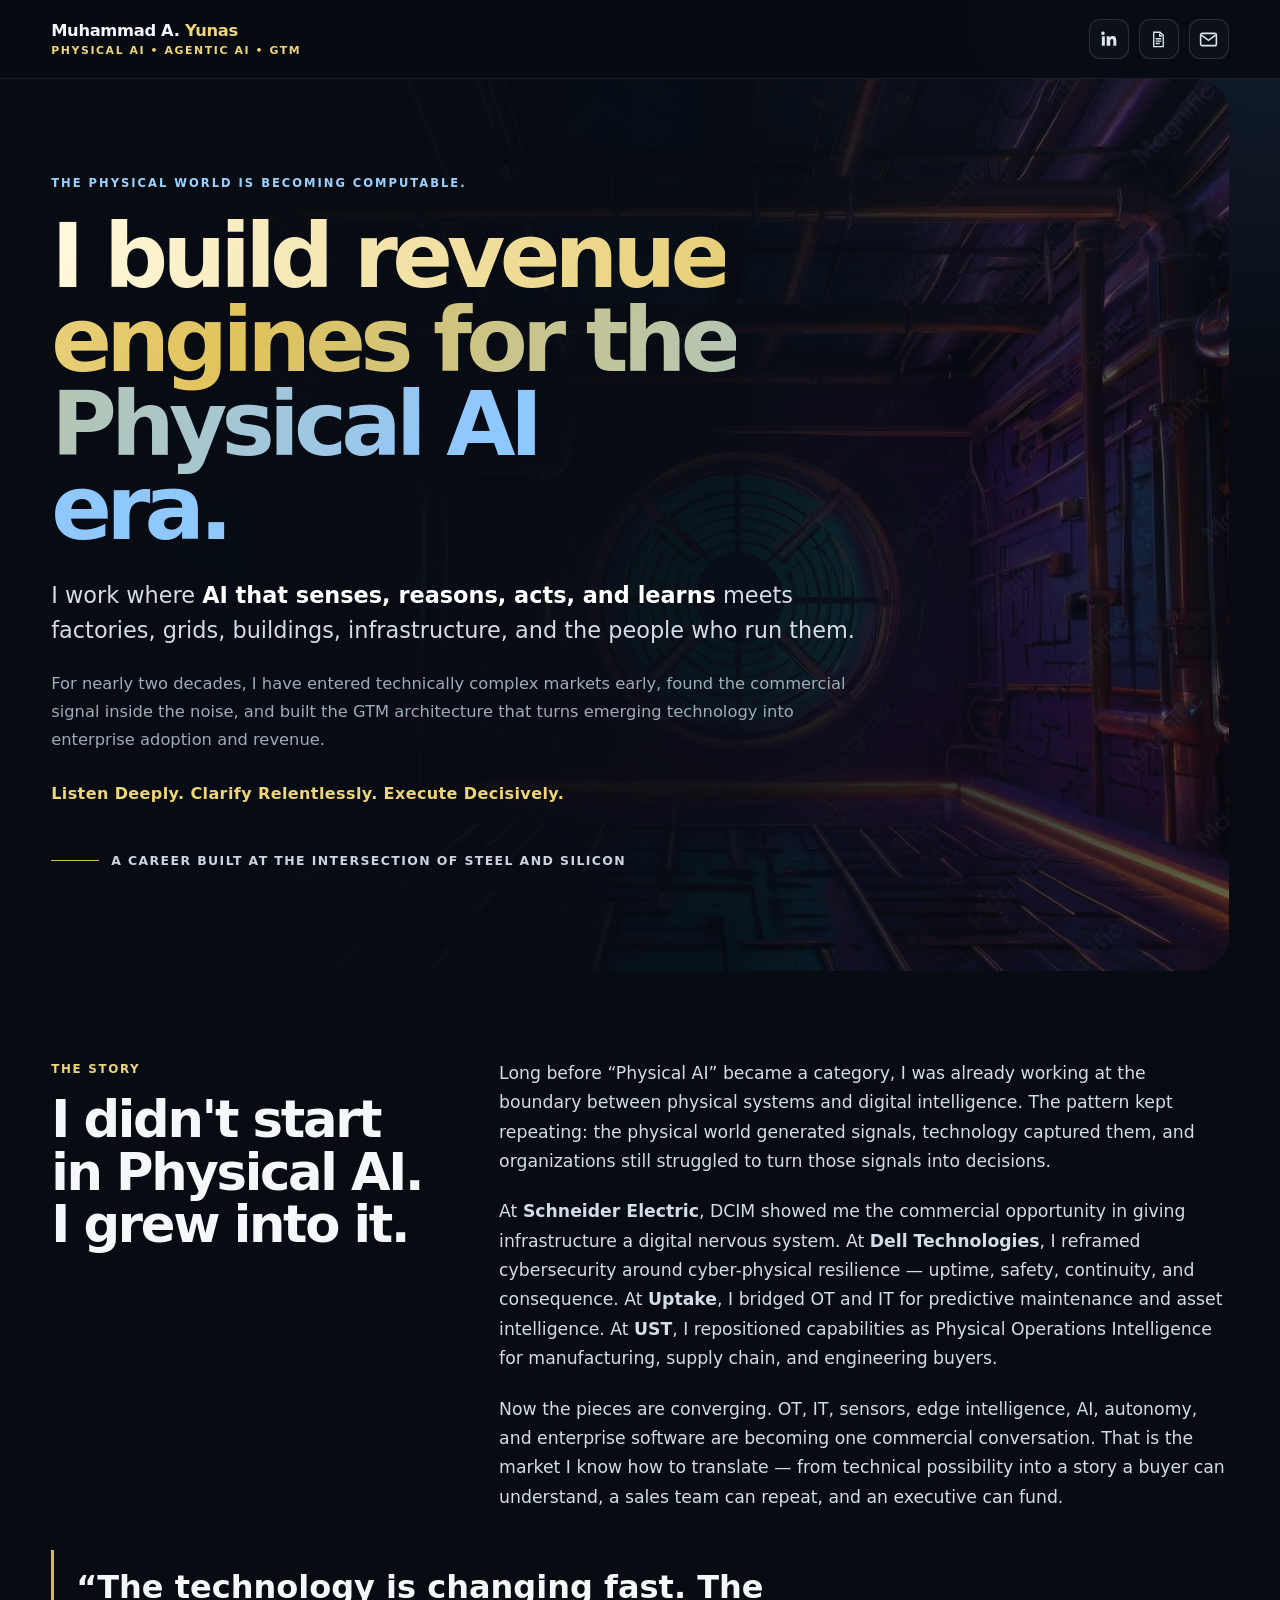
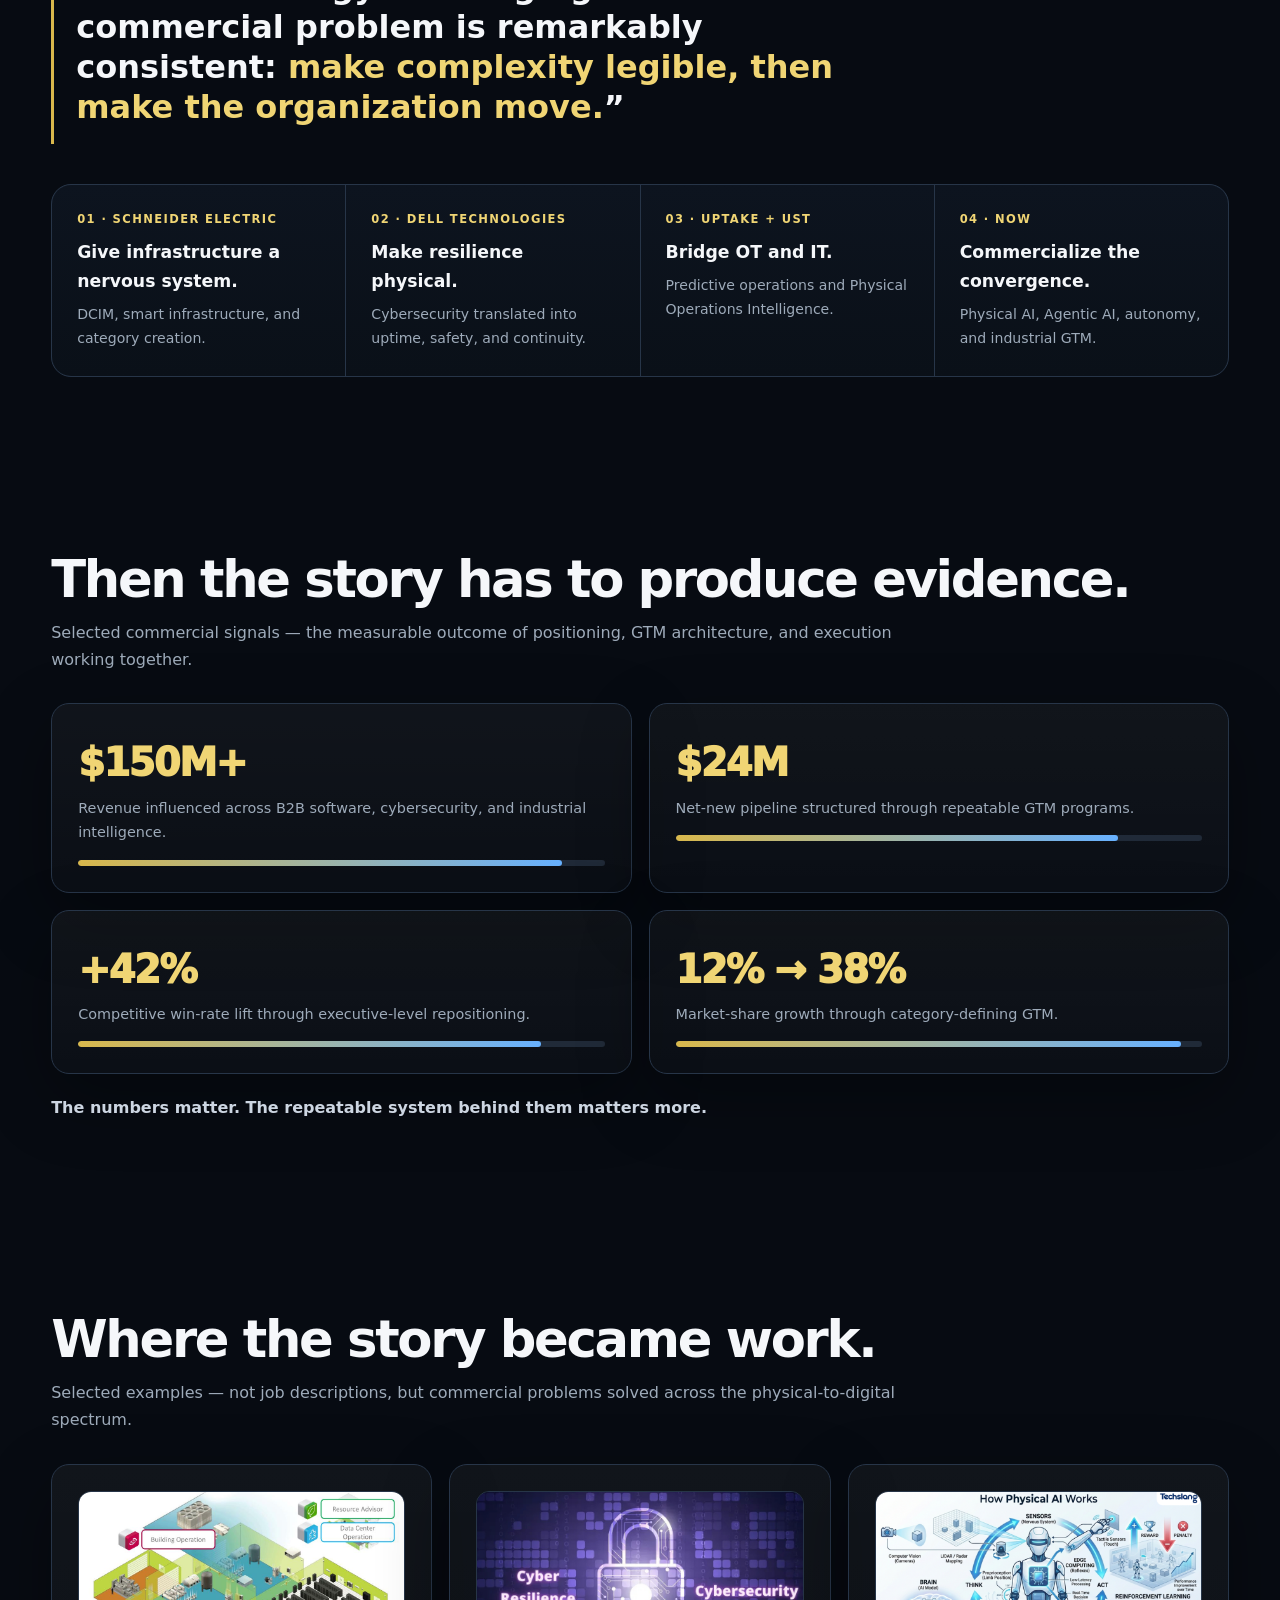
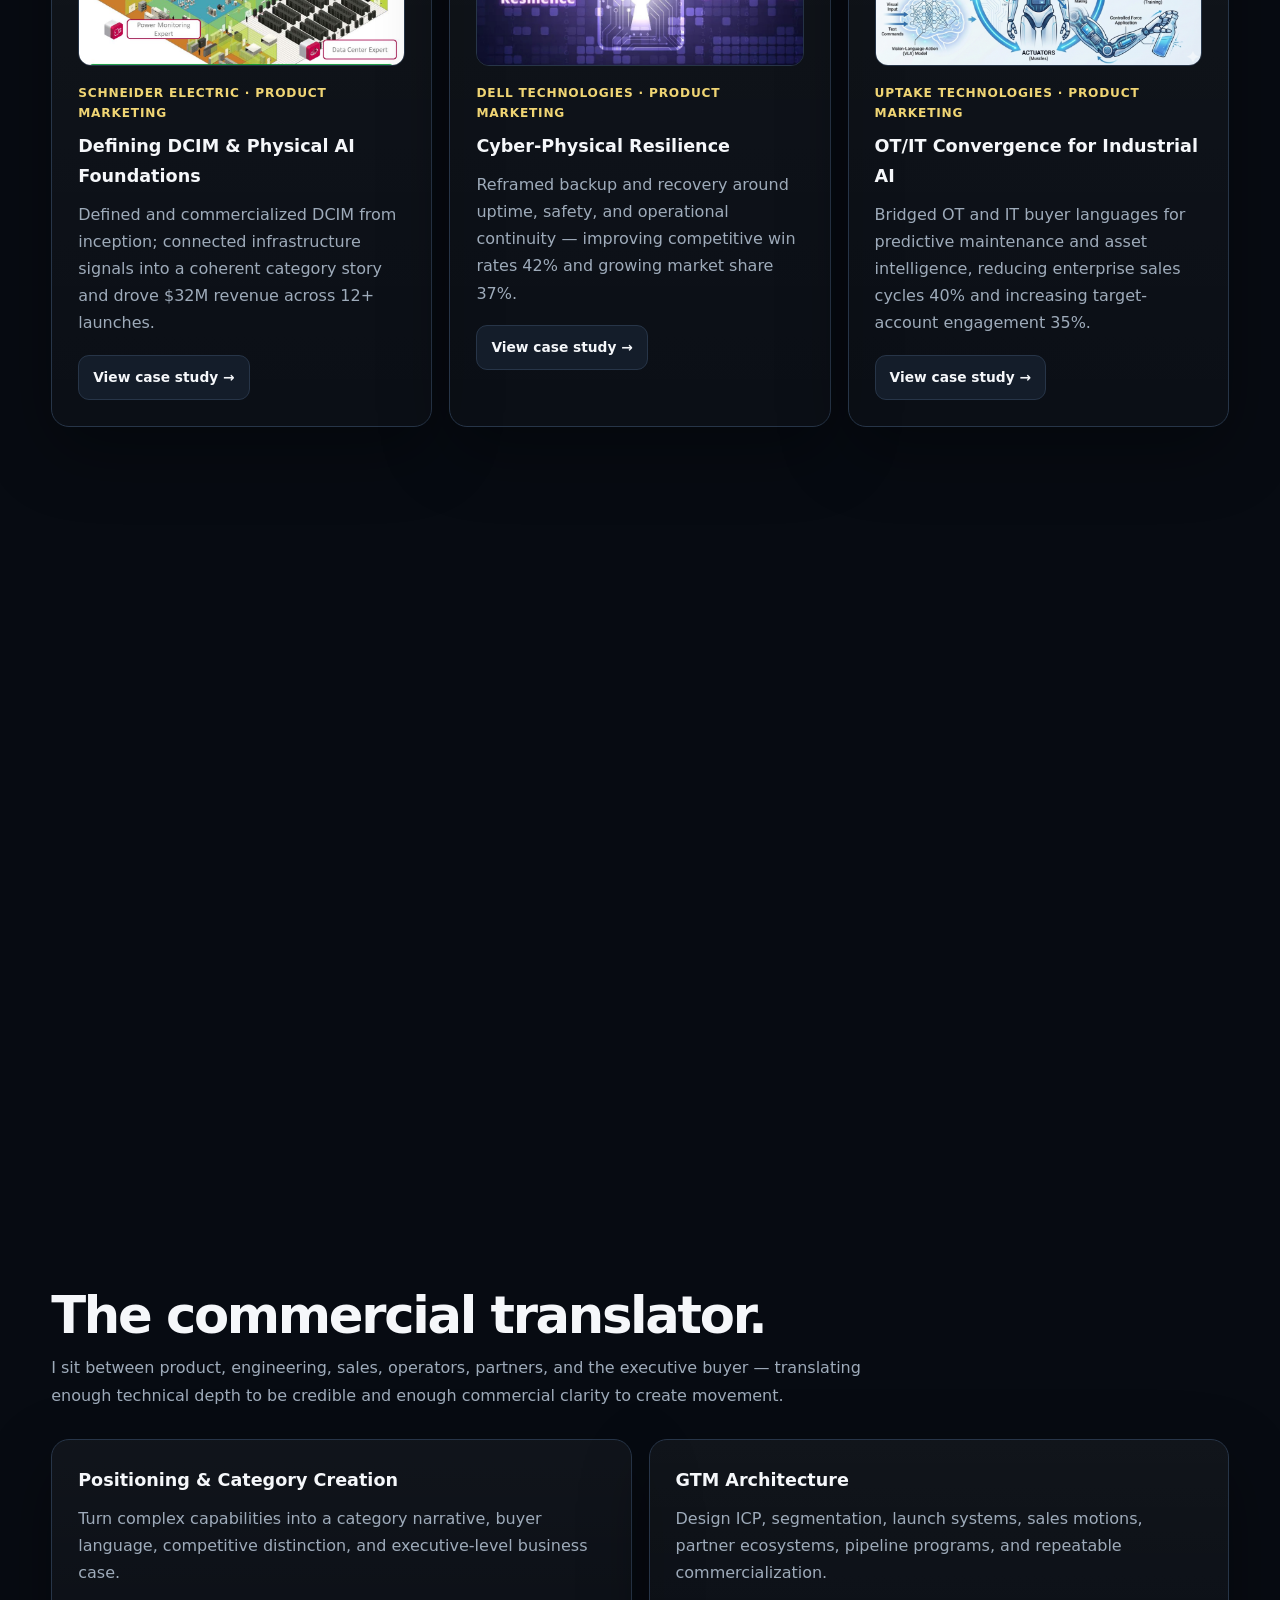
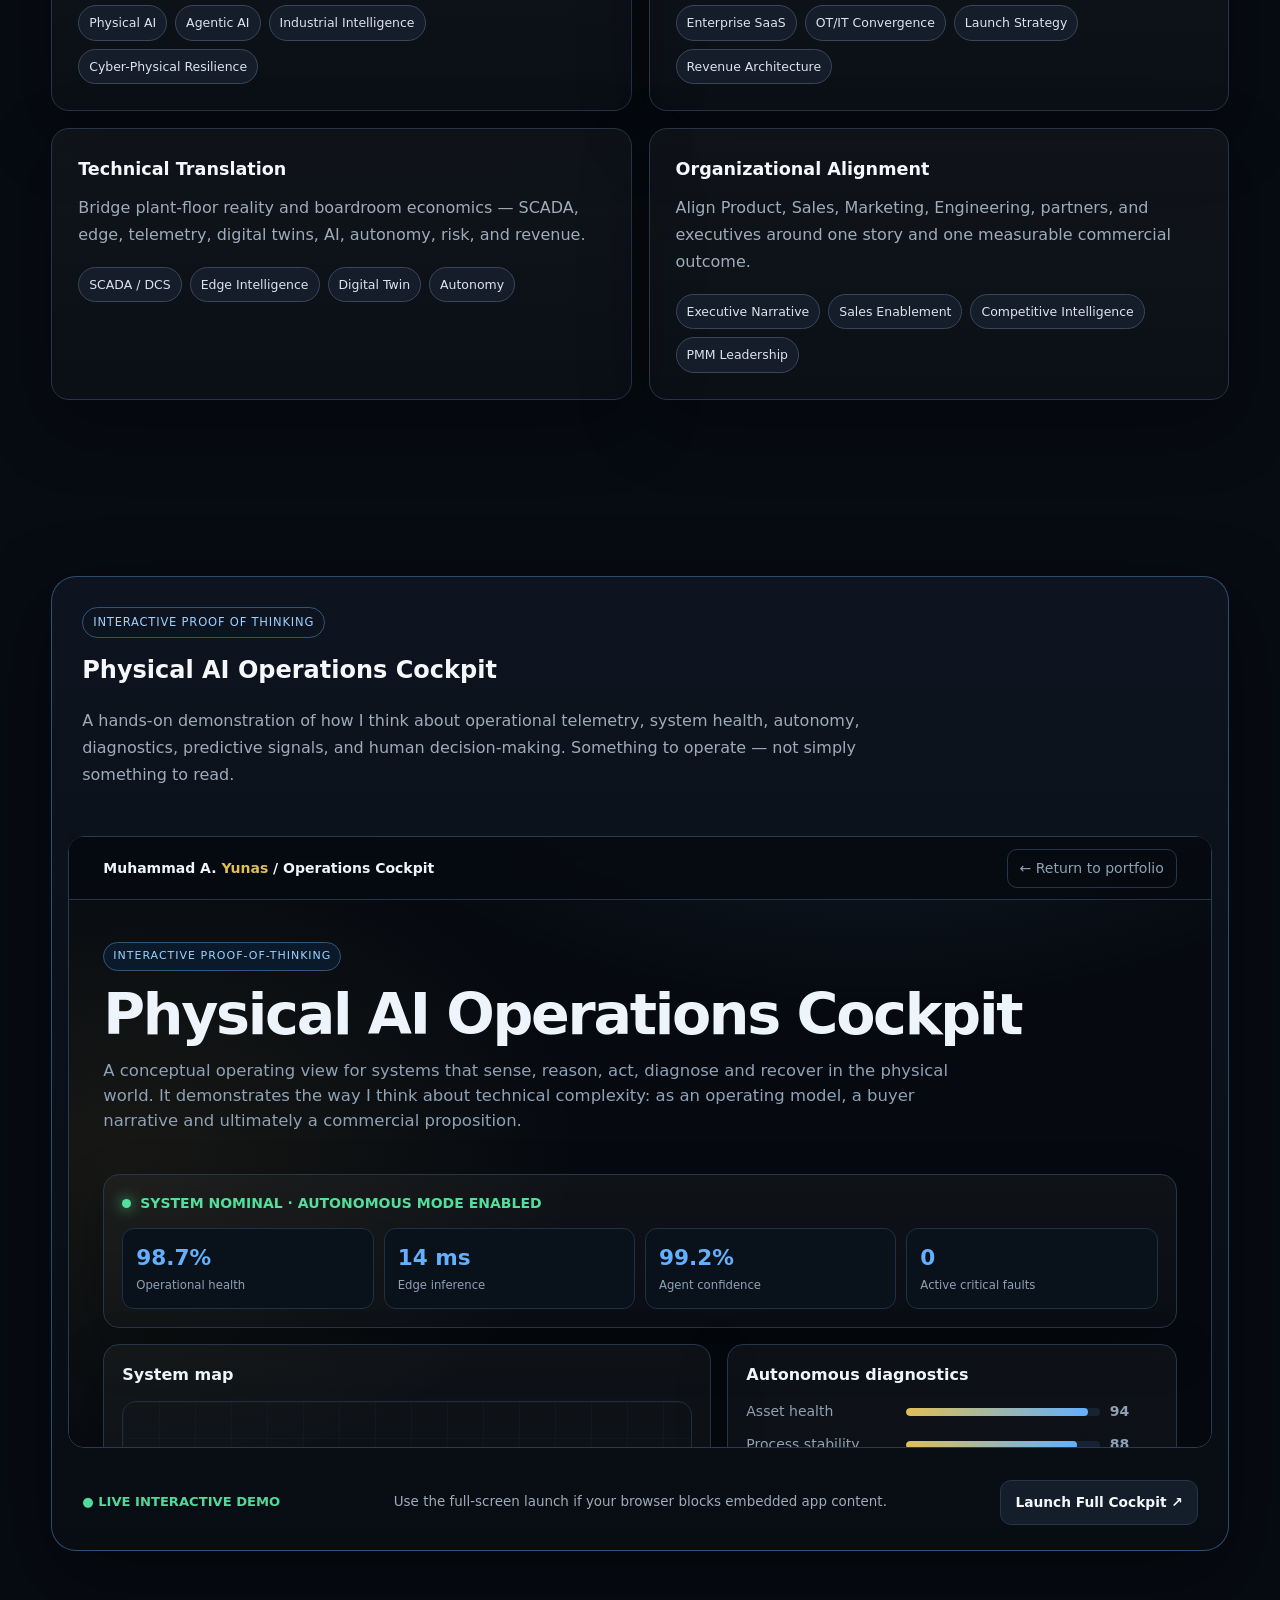
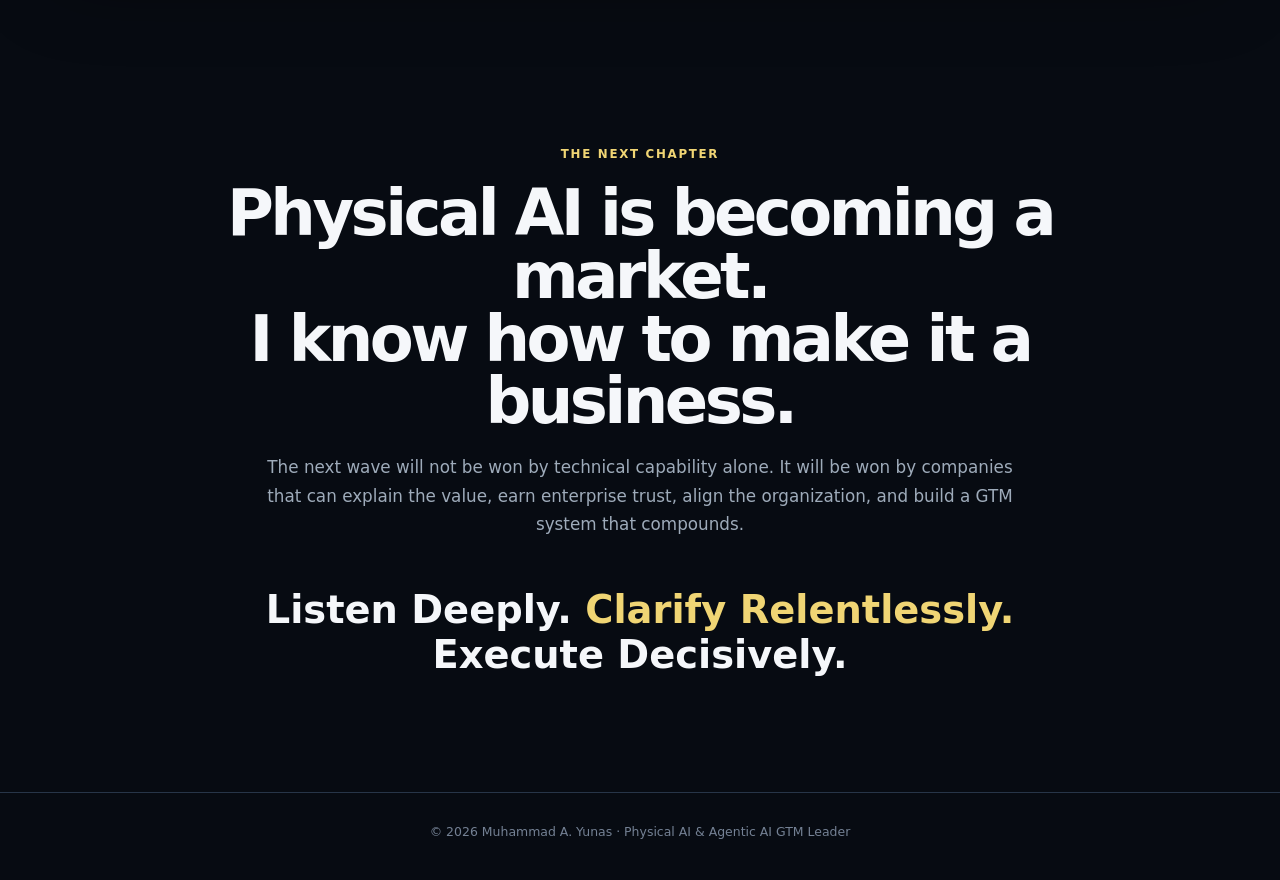
==== commit 89fea8fb: "Reframe homepage around executive story arc; simplify header and remove duplicate portrait/contact s" ====
--- a/index.html
+++ b/index.html
@@ -1 +1 @@
-<!doctype html><html lang="en"><head><meta charset="utf-8"><meta name="viewport" content="width=device-width,initial-scale=1"><meta name="theme-color" content="#08101a"><meta name="description" content="Muhammad A. Yunas — Physical AI & Agentic AI GTM Leader and Senior Director, Product Marketing, commercializing complex B2B technology across industrial AI and enterprise infrastructure."><meta name="author" content="Muhammad A. Yunas"><link rel="canonical" href="https://www.muhammad-yunas.com/"><meta property="og:type" content="website"><meta property="og:title" content="Muhammad A. Yunas | Physical AI & Agentic AI GTM Leader"><meta property="og:description" content="I build revenue engines where AI that senses, reasons, and acts meets the physical world."><meta property="og:url" content="https://www.muhammad-yunas.com/"><meta property="og:image" content="https://www.muhammad-yunas.com/assets/og-preview.png"><title>Muhammad Yunas | Physical AI & Agentic AI GTM Leader</title><style>:root{--bg:#070b12;--panel:#0d141f;--text:#f5f7fa;--muted:#9eabba;--line:#273548;--gold:#d9b84c;--gold2:#f0d574;--blue:#67b1ff;--green:#50d99a;--max:1200px;--r:18px;--shadow:0 24px 70px rgba(0,0,0,.32)}*{box-sizing:border-box}html{scroll-behavior:smooth}body{margin:0;color:var(--text);font:16px/1.65 Inter,ui-sans-serif,system-ui,-apple-system,"Segoe UI",Roboto,Arial,sans-serif;background:radial-gradient(900px 600px at 5% -10%,rgba(217,184,76,.13),transparent 65%),radial-gradient(900px 650px at 100% 0,rgba(103,177,255,.13),transparent 65%),var(--bg)}a{color:inherit;text-decoration:none}.wrap{width:min(var(--max),92vw);margin:auto}.topbar{position:sticky;top:0;z-index:50;background:rgba(7,11,18,.84);backdrop-filter:blur(16px);border-bottom:1px solid rgba(255,255,255,.08)}.topbar-in{min-height:68px;display:flex;align-items:center;justify-content:space-between;gap:20px}.brand{font-weight:850}.brand b{color:var(--gold)}nav{display:flex;gap:20px;align-items:center}nav a{font-size:.88rem;color:var(--muted)}nav a:hover{color:var(--gold2)}section{padding:72px 0}.hero{position:relative;min-height:700px;display:grid;grid-template-columns:1.12fr .88fr;align-items:center;gap:50px;padding:85px 0 75px}.hero:before{content:"";position:absolute;inset:0;z-index:-1;border-radius:32px;background:linear-gradient(90deg,rgba(7,11,18,.98),rgba(7,11,18,.9) 52%,rgba(7,11,18,.25)),url("assets/hero-bg.jpg") center/cover;opacity:.55}.eyebrow{display:inline-flex;border:1px solid rgba(217,184,76,.48);background:rgba(217,184,76,.07);color:var(--gold2);padding:7px 12px;border-radius:999px;text-transform:uppercase;font-size:.73rem;font-weight:800;letter-spacing:1px}.hero h1{font-size:clamp(3rem,6vw,5.7rem);line-height:.98;letter-spacing:-.055em;margin:20px 0 22px;max-width:12ch}.gradient{background:linear-gradient(105deg,#fff9df 0%,#e1c35b 42%,#8fc7ff 86%);-webkit-background-clip:text;background-clip:text;color:transparent}.hero-role{font-size:clamp(1.15rem,2vw,1.5rem);font-weight:800;color:#f5f7fa;margin:0 0 18px}.lead{max-width:780px;color:#b6c0ce;font-size:1.18rem}.claim{max-width:760px;color:#f4f6f9;font-weight:750}.operating{margin-top:22px;font-size:1rem;font-weight:850;letter-spacing:.02em;color:var(--gold2)}.ctas{display:flex;flex-wrap:wrap;gap:10px;margin-top:25px}.btn{display:inline-flex;align-items:center;justify-content:center;gap:8px;padding:12px 17px;border:1px solid var(--line);border-radius:12px;background:#141d2a;font-weight:780;font-size:.91rem;transition:.2s}.btn:hover{transform:translateY(-2px);border-color:#5b6b82}.btn.primary{background:linear-gradient(180deg,#e7c961,#b68a1c);color:#211a06;border-color:#9a781f}.btn.linkedin{background:linear-gradient(180deg,#348fe7,#1763a8);border-color:#2871b1}.btn.ghost{background:transparent}.tri{display:flex;flex-wrap:wrap;gap:8px;margin-top:15px}.tri a{border:1px solid rgba(255,255,255,.11);border-radius:999px;padding:6px 11px;color:var(--muted);font-size:.8rem}.convergence{justify-self:end;width:min(500px,100%);position:relative;padding:26px}.convergence:before{content:"";position:absolute;inset:0;border:1px solid rgba(103,177,255,.25);border-radius:28px;background:linear-gradient(145deg,rgba(103,177,255,.06),rgba(217,184,76,.04));box-shadow:var(--shadow)}.convergence-inner{position:relative}.convergence-label{text-align:center;text-transform:uppercase;letter-spacing:2px;font-size:.68rem;color:#9bd2ff;font-weight:800;margin-bottom:22px}.systems{display:grid;grid-template-columns:1fr 1fr;gap:16px;align-items:center}.system{min-height:150px;border:1px solid var(--line);border-radius:20px;padding:20px;background:rgba(7,11,18,.76)}.system.ot{border-color:rgba(217,184,76,.38)}.system.it{border-color:rgba(103,177,255,.38)}.system h3{margin:0 0 7px;font-size:1.05rem}.system p{margin:0;color:var(--muted);font-size:.82rem}.system ul{margin:12px 0 0;padding-left:16px;color:#d8e0ea;font-size:.75rem;line-height:1.55}.bridge{position:absolute;left:50%;top:50%;transform:translate(-50%,-50%);width:76px;height:76px;border-radius:50%;display:grid;place-items:center;background:radial-gradient(circle,#f0d574 0,#d9b84c 22%,#182131 24%,#182131 100%);border:1px solid rgba(240,213,116,.7);box-shadow:0 0 45px rgba(217,184,76,.25);z-index:2}.bridge span{font-size:.55rem;text-align:center;font-weight:900;color:#111923;line-height:1.1}.flow{margin-top:18px;padding:14px;border:1px solid rgba(255,255,255,.1);border-radius:14px;text-align:center;color:#dbe4ef;font-size:.82rem}.flow b{color:var(--gold2)}.section-head{margin-bottom:25px}.section-head h2{font-size:clamp(1.8rem,3.5vw,2.7rem);line-height:1.08;margin:0 0 10px;letter-spacing:-.03em}.section-head p{margin:0;max-width:820px;color:var(--muted)}.grid{display:grid;gap:17px}.g2{grid-template-columns:repeat(2,1fr)}.g3{grid-template-columns:repeat(3,1fr)}.card{background:linear-gradient(180deg,rgba(255,255,255,.038),rgba(255,255,255,.014));border:1px solid var(--line);border-radius:var(--r);padding:24px;box-shadow:var(--shadow)}.card h3{margin:0 0 9px;font-size:1.08rem}.card p{margin:0;color:var(--muted)}.pills{display:flex;flex-wrap:wrap;gap:8px;margin-top:17px}.pill{padding:6px 10px;border:1px solid #3a475a;border-radius:999px;background:#141d29;color:#dce3ec;font-size:.78rem}.headshot-small{display:flex;align-items:center;gap:18px;margin-top:22px;padding-top:20px;border-top:1px solid rgba(255,255,255,.08)}.headshot-small img{width:86px;height:86px;object-fit:cover;border-radius:50%;border:2px solid rgba(217,184,76,.55);box-shadow:0 12px 30px rgba(0,0,0,.35)}.headshot-small strong{display:block;color:#f5f7fa}.headshot-small span{display:block;color:var(--muted);font-size:.78rem;margin-top:3px}.about-photo{width:100%;height:310px;object-fit:cover;border-radius:14px;border:1px solid var(--line)}.stats .num{font-size:2.15rem;font-weight:900;color:var(--gold2)}.stats .label{color:var(--muted);font-size:.88rem}.bar{height:7px;background:#202a38;border-radius:99px;margin-top:14px;overflow:hidden}.bar i{display:block;height:100%;width:var(--w);background:linear-gradient(90deg,var(--gold),var(--blue));border-radius:inherit}.case-img{width:100%;height:190px;object-fit:cover;border-radius:13px;margin-bottom:15px;border:1px solid var(--line)}.case-card{display:flex;flex-direction:column}.case-card .btn{align-self:flex-start;margin-top:17px}.quote{border-left:3px solid var(--gold);padding:15px 19px;background:rgba(217,184,76,.045);border-radius:0 12px 12px 0;font-size:1.16rem;font-weight:750}.loop{position:relative}.loop-grid{display:grid;grid-template-columns:repeat(4,1fr);gap:14px}.loop-card{position:relative;padding:25px 21px;border:1px solid var(--line);border-radius:18px;background:linear-gradient(180deg,rgba(255,255,255,.04),rgba(255,255,255,.012))}.loop-card .step{font-size:.72rem;letter-spacing:1.5px;color:var(--gold2);font-weight:900;text-transform:uppercase}.loop-card h3{font-size:1.5rem;margin:7px 0}.loop-card p{color:var(--muted);font-size:.9rem;margin:0}.loop-arrow{position:absolute;right:-14px;top:50%;transform:translateY(-50%);color:var(--gold2);font-weight:900;font-size:1.2rem;z-index:2}.loop-caption{margin-top:22px;text-align:center;font-weight:800;color:#dbe4ef}.cockpit{border:1px solid rgba(103,177,255,.38);border-radius:25px;overflow:hidden;background:linear-gradient(180deg,#0d141f,#080d14);box-shadow:0 28px 80px rgba(0,0,0,.42)}.cockpit-copy{padding:30px 30px 15px}.cockpit-badge{display:inline-flex;color:#9bd2ff;border:1px solid rgba(103,177,255,.4);border-radius:999px;padding:5px 10px;font-size:.72rem;text-transform:uppercase;letter-spacing:.8px}.cockpit h2{margin:12px 0 8px}.cockpit p{color:var(--muted);max-width:850px}.cockpit-window{margin:16px;border:1px solid #293b50;border-radius:16px;overflow:hidden;background:#05090e}.cockpit-window iframe{display:block;width:100%;height:610px;border:0}.cockpit-foot{display:flex;justify-content:space-between;align-items:center;gap:16px;flex-wrap:wrap;padding:16px 30px 25px}.status{color:var(--green);font-size:.82rem;font-weight:750}.note{color:var(--muted);font-size:.84rem}.experience-grid .card{min-height:170px}.footer{border-top:1px solid var(--line);padding:35px 0 50px;color:var(--muted);font-size:.88rem}.footer-row{display:flex;justify-content:space-between;gap:20px;flex-wrap:wrap}.footer-links{display:flex;gap:15px;flex-wrap:wrap}.footer a:hover{color:var(--gold2)}.closing{padding-top:40px;text-align:center}.closing .final-line{margin:35px auto 0;max-width:900px;font-size:clamp(1.5rem,3vw,2.45rem);line-height:1.2;font-weight:900;letter-spacing:-.025em;color:#f5f7fa}.closing .final-line span{color:var(--gold2)}.reveal{opacity:0;transform:translateY(14px);transition:.6s ease}.reveal.show{opacity:1;transform:none}@media(max-width:900px){nav{display:none}.hero{grid-template-columns:1fr;padding-top:60px}.convergence{justify-self:start;width:min(520px,100%)}.g2,.g3{grid-template-columns:1fr}.loop-grid{grid-template-columns:1fr 1fr}.loop-arrow{display:none}.cockpit-window iframe{height:500px}}@media(max-width:560px){.hero h1{font-size:3rem}.hero{min-height:auto}.systems{gap:8px}.system{padding:15px;min-height:135px}.bridge{width:62px;height:62px}.headshot-small img{width:72px;height:72px}.cockpit-copy,.cockpit-foot{padding-left:18px;padding-right:18px}.cockpit-window{margin-left:8px;margin-right:8px}.cockpit-window iframe{height:420px}.about-photo{height:250px}.loop-grid{grid-template-columns:1fr}.hero-role{font-size:1.1rem}}@media(prefers-reduced-motion:reduce){html{scroll-behavior:auto}.reveal{opacity:1;transform:none;transition:none}.btn{transition:none}}</style><script type="application/ld+json">{"@context":"https://schema.org","@type":"Person","name":"Muhammad A. Yunas","url":"https://www.muhammad-yunas.com/","sameAs":["https://www.linkedin.com/in/muhammad-yunas"],"jobTitle":"Physical AI & Agentic AI GTM Leader","email":"mailto:YunasMuh@gmail.com"}</script></head><body><header class="topbar"><div class="wrap topbar-in"><a class="brand" href="#top">Muhammad A. <b>Yunas</b></a><nav><a href="#about">About</a><a href="#impact">Impact</a><a href="#work">Work</a><a href="#loop">SRAL</a><a href="#cockpit">Cockpit</a><a href="#experience">Experience</a><a href="#contact">Contact</a></nav></div></header><main id="top" class="wrap"><section class="hero reveal"><div><span class="eyebrow">Physical AI • Agentic AI • GTM</span><p class="hero-role">Senior Director, Product Marketing · GTM Leader</p><h1><span class="gradient">I build revenue engines for the physical world.</span></h1><p class="lead">I build revenue engines where AI that senses, reasons, and acts meets the physical world — factories, grids, buildings, infrastructure, and the people who run them.</p><p class="claim">18+ years of product marketing and GTM leadership across B2B SaaS, cybersecurity, industrial intelligence, OT/IT convergence, and emerging AI.</p><p class="operating">Listen Deeply. Clarify Relentlessly. Execute Decisively.</p><div class="ctas"><a class="btn primary" href="Muhammad_Yunas_Resume_2026.pdf" download>↓ Download Resume</a><a class="btn linkedin" href="https://www.linkedin.com/in/muhammad-yunas" target="_blank" rel="noopener">LinkedIn ↗</a><a class="btn ghost" href="mailto:YunasMuh@gmail.com">Email Me</a></div><div class="tri"><a href="Muhammad_Yunas_Resume_2026.pdf" download>Resume</a><a href="https://www.linkedin.com/in/muhammad-yunas" target="_blank" rel="noopener">LinkedIn</a><a href="mailto:YunasMuh@gmail.com">YunasMuh@gmail.com</a><a href="tel:+14012483664">(401) 248-3664</a></div></div><div class="convergence"><div class="convergence-inner"><div class="convergence-label">Where the physical world meets enterprise intelligence</div><div class="systems"><article class="system ot"><h3>OT / THE PHYSICAL WORLD</h3><p>Machines. Plants. Operations.</p><ul><li>SCADA / DCS</li><li>Edge &amp; telemetry</li><li>Industrial automation</li></ul></article><article class="system it"><h3>IT / THE ENTERPRISE</h3><p>Data. Software. Decisions.</p><ul><li>Cloud &amp; SaaS</li><li>AI &amp; analytics</li><li>Business outcomes</li></ul></article></div><div class="bridge"><span>OT<br>↕<br>IT</span></div><div class="flow"><b>CONVERGENCE</b> → intelligence → autonomy → commercial value</div></div></div></section><section id="about" class="reveal"><div class="section-head"><h2>The intersection is the advantage.</h2><p>I sit between product, engineering, sales, and the executive buyer — turning technical capability into a market narrative people can understand, believe, and act on.</p></div><div class="grid g2"><article class="card"><h3>What I Do Best</h3><p>I transform deep technical expertise into clear market narratives, design GTM systems that accelerate enterprise adoption, align Product, Sales, and Executive teams around one revenue story, connect plant-floor operations with CFO-level outcomes, and create repeatable launch frameworks for high-growth SaaS and industrial technology.</p><div class="pills"><span class="pill">Physical AI</span><span class="pill">Agentic AI</span><span class="pill">Industrial Intelligence</span><span class="pill">OT/IT Convergence</span><span class="pill">Enterprise SaaS</span><span class="pill">Digital Twin</span><span class="pill">Edge Intelligence</span><span class="pill">GTM Architecture</span></div><div class="headshot-small"><img src="assets/headshot.png" alt="Professional headshot of Muhammad A. Yunas" width="86" height="86"><div><strong>Muhammad A. Yunas</strong><span>Physical AI &amp; Agentic AI GTM Leader</span><span>Product Marketing • Industrial Intelligence</span></div></div></article><article class="card"><img class="about-photo" src="assets/portrait.png" alt="Muhammad Yunas executive portrait" width="435" height="435"></article></div></section><section id="impact" class="reveal"><div class="section-head"><h2>Performance telemetry.</h2><p>Selected commercial signals — evidence of what happens when positioning, GTM architecture, and execution align.</p></div><div class="grid g2 stats"><article class="card"><div class="num">$150M+</div><div class="label">Revenue influenced across B2B software, cybersecurity and industrial intelligence.</div><div class="bar"><i style="--w:92%"></i></div></article><article class="card"><div class="num">$24M</div><div class="label">Net-new pipeline structured through repeatable GTM programs.</div><div class="bar"><i style="--w:84%"></i></div></article><article class="card"><div class="num">+42%</div><div class="label">Competitive win-rate lift through executive-level repositioning.</div><div class="bar"><i style="--w:88%"></i></div></article><article class="card"><div class="num">12% → 38%</div><div class="label">Market-share growth through category-defining GTM.</div><div class="bar"><i style="--w:96%"></i></div></article></div></section><section id="work" class="reveal"><div class="section-head"><h2>Selected work.</h2><p>Not job descriptions. Commercial problems solved — from category creation to industrial AI adoption.</p></div><div class="grid g3"><article class="card case-card"><img class="case-img" src="assets/case-schneider-thumb.jpg" alt="Industrial OT IT case study"><h3>Defining DCIM &amp; Physical AI Foundations</h3><p>Schneider Electric · Director / Senior Director, PMM</p><p style="margin-top:10px">Defined and commercialized DCIM from inception; connected infrastructure signals into a coherent category story and drove $32M revenue across 12+ launches.</p><a class="btn" href="case-studies/ot-it-convergence.html">View case study →</a></article><article class="card case-card"><img class="case-img" src="assets/case-dell-thumb.jpg" alt="Dell enterprise technology case study"><h3>Cyber-Physical Resilience</h3><p>Dell Technologies · Senior Director, PMM</p><p style="margin-top:10px">Reframed backup and recovery around uptime, safety, and operational continuity — improving competitive win rates 42% and growing market share 37%.</p><a class="btn" href="case-studies/gtm-ot-it.html">View case study →</a></article><article class="card case-card"><img class="case-img" src="assets/case-consulting-thumb.jpg" alt="Strategic advisory case study"><h3>OT/IT Convergence for Industrial AI</h3><p>Uptake Technologies · VP, Product Marketing</p><p style="margin-top:10px">Bridged OT and IT buyer languages for predictive maintenance and asset intelligence, reducing enterprise sales cycles 40% and increasing target-account engagement 35%.</p><a class="btn" href="#contact">Discuss the work →</a></article></div></section><section class="reveal"><div class="section-head"><h2>From technical complexity to commercial clarity.</h2><p>My career follows one repeatable act: enter technically complex, long-cycle B2B markets early and build the GTM architecture that converts buyer skepticism into signed contracts at scale.</p></div><div class="grid g2"><article class="card"><h3>Schneider Electric → Dell</h3><p>DCIM became the spark. Cybersecurity became cyber-physical resilience. The common thread was translating physical infrastructure and enterprise technology into language executives could fund.</p></article><article class="card"><h3>Uptake → UST → Physical AI</h3><p>OT/IT convergence, predictive operations, Physical Operations Intelligence, and now Physical AI and Agentic AI advisory continue the same trajectory: commercializing intelligence that lives in the physical world.</p></article></div></section><section id="loop" class="loop reveal"><div class="section-head"><h2>Sense · Reason · Act · Learn</h2><p>The intelligence loop behind modern Physical AI — and the model I use to think about commercializing it.</p></div><div class="loop-grid"><article class="loop-card"><div class="step">01 · Sense</div><h3>Sense</h3><p>Perceive signals from SCADA, sensors, enterprise systems, machines, environments, and the people who operate them.</p><span class="loop-arrow">→</span></article><article class="loop-card"><div class="step">02 · Reason</div><h3>Reason</h3><p>Interpret context, consequence, physics, patterns, and business impact before deciding what matters.</p><span class="loop-arrow">→</span></article><article class="loop-card"><div class="step">03 · Act</div><h3>Act</h3><p>Turn intelligence into intervention, automation, recommendations, and autonomy aligned to operational risk.</p><span class="loop-arrow">→</span></article><article class="loop-card"><div class="step">04 · Learn</div><h3>Learn</h3><p>Use outcomes and feedback to improve models, decisions, operations, and the next commercial motion.</p></article></div><div class="loop-caption">Physical AI closes the loop. My job is to turn that intelligence loop into a repeatable commercial loop.</div></section><section id="cockpit" class="reveal"><div class="cockpit"><div class="cockpit-copy"><span class="cockpit-badge">Interactive proof-of-thinking</span><h2>Physical AI Operations Cockpit</h2><p>A hands-on demonstration of how I think about operational telemetry, system health, autonomy, diagnostics, predictive signals, and human decision-making. Something to operate — not simply something to read.</p></div><div class="cockpit-window"><iframe src="cockpit.html" title="Physical AI Operations Cockpit interactive preview" loading="lazy"></iframe></div><div class="cockpit-foot"><span class="status">● LIVE INTERACTIVE DEMO</span><span class="note">Use the full-screen launch if your browser blocks embedded app content.</span><a class="btn" href="cockpit.html">Launch Full Cockpit ↗</a></div></div></section><section id="experience" class="reveal"><div class="section-head"><h2>Experience spine.</h2><p>The consistent thread: make complexity commercially legible, then make the organization move.</p></div><div class="grid g2 experience-grid"><article class="card"><h3>Product Marketing Leadership</h3><p>Positioning, narrative systems, launches, category creation, competitive intelligence, sales enablement, and PMM leadership.</p></article><article class="card"><h3>GTM Strategy &amp; Execution</h3><p>ICP definition, segmentation, value propositions, launch orchestration, pipeline programs, partner motions, and revenue architecture.</p></article><article class="card"><h3>Physical AI &amp; Industrial Intelligence</h3><p>OT/IT convergence, plant-floor context, SCADA/DCS awareness, edge inference, industrial telemetry, digital twins, and autonomous operations.</p></article><article class="card"><h3>Technical Translation</h3><p>Fluent enough in the technology to ask the right questions — disciplined enough to turn it into a story an executive buyer can fund.</p></article></div></section><section id="contact" class="closing reveal"><div class="section-head"><h2>Let’s define what comes next.</h2><p>Open to senior Product Marketing, GTM, launch strategy, and strategic planning opportunities where technical complexity and commercial urgency intersect.</p></div><div class="quote">If you need a GTM leader who can build the category, architect the revenue engine, align OT, IT, and risk, win enterprise trust, and turn technical differentiation into commercial momentum, let’s talk.</div><div class="ctas" style="justify-content:center"><a class="btn primary" href="mailto:YunasMuh@gmail.com">YunasMuh@gmail.com</a><a class="btn linkedin" href="https://www.linkedin.com/in/muhammad-yunas" target="_blank" rel="noopener">LinkedIn ↗</a><a class="btn ghost" href="Muhammad_Yunas_Resume_2026.pdf" download>Download Resume</a></div><p class="final-line">Listen Deeply. <span>Clarify Relentlessly.</span> Execute Decisively.</p></section></main><footer class="footer"><div class="wrap footer-row"><div>© 2026 Muhammad A. Yunas · Physical AI &amp; Agentic AI GTM Leader</div><div class="footer-links"><a href="Muhammad_Yunas_Resume_2026.pdf">Resume</a><a href="https://www.linkedin.com/in/muhammad-yunas" target="_blank" rel="noopener">LinkedIn</a><a href="mailto:YunasMuh@gmail.com">YunasMuh@gmail.com</a><a href="https://www.muhammad-yunas.com">Muhammad-Yunas.com</a></div></div></footer><script>const io=new IntersectionObserver(es=>es.forEach(e=>{if(e.isIntersecting)e.target.classList.add('show')}),{threshold:.08});document.querySelectorAll('.reveal').forEach(el=>io.observe(el));</script></body></html>+<!doctype html><html lang="en"><head><meta charset="utf-8"><meta name="viewport" content="width=device-width,initial-scale=1"><meta name="theme-color" content="#070b12"><meta name="description" content="Muhammad A. Yunas — Physical AI & Agentic AI GTM Leader. Commercializing complex B2B technology across industrial AI, OT/IT convergence, and enterprise infrastructure."><meta name="author" content="Muhammad A. Yunas"><link rel="canonical" href="https://www.muhammad-yunas.com/"><meta property="og:type" content="website"><meta property="og:title" content="Muhammad Yunas | Physical AI & Agentic AI GTM Leader"><meta property="og:description" content="I build revenue engines where AI that senses, reasons, acts, and learns meets the physical world."><meta property="og:url" content="https://www.muhammad-yunas.com/"><meta property="og:image" content="https://www.muhammad-yunas.com/assets/og-preview.png"><title>Muhammad Yunas | Physical AI & Agentic AI GTM Leader</title><style>:root{--bg:#070b12;--panel:#0d141f;--text:#f5f7fa;--muted:#9eabba;--line:#273548;--gold:#d9b84c;--gold2:#f0d574;--blue:#67b1ff;--green:#50d99a;--max:1200px;--r:18px;--shadow:0 24px 70px rgba(0,0,0,.32)}*{box-sizing:border-box}html{scroll-behavior:smooth}body{margin:0;color:var(--text);font:16px/1.7 Inter,ui-sans-serif,system-ui,-apple-system,"Segoe UI",Roboto,Arial,sans-serif;background:radial-gradient(900px 600px at 5% -10%,rgba(217,184,76,.12),transparent 65%),radial-gradient(900px 650px at 100% 0,rgba(103,177,255,.11),transparent 65%),var(--bg)}a{color:inherit;text-decoration:none}.wrap{width:min(var(--max),92vw);margin:auto}.topbar{position:sticky;top:0;z-index:50;background:rgba(7,11,18,.9);backdrop-filter:blur(16px);border-bottom:1px solid rgba(255,255,255,.08)}.topbar-in{min-height:78px;display:flex;align-items:center;justify-content:space-between;gap:20px}.identity{display:flex;flex-direction:column;line-height:1.05}.brand{font-size:1.02rem;font-weight:900;letter-spacing:-.02em}.brand b{color:var(--gold2)}.eyebrow{margin-top:6px;color:var(--gold2);font-size:.68rem;font-weight:850;letter-spacing:1.6px;text-transform:uppercase}.top-icons{display:flex;align-items:center;gap:10px}.icon-link{width:40px;height:40px;display:grid;place-items:center;border:1px solid rgba(255,255,255,.13);border-radius:11px;background:rgba(255,255,255,.025);color:#dce4ee;transition:.2s}.icon-link:hover{transform:translateY(-2px);border-color:rgba(240,213,116,.7);color:var(--gold2);background:rgba(217,184,76,.07)}.icon-link svg{width:19px;height:19px;fill:currentColor}.icon-link.linkedin svg{width:20px;height:20px}.icon-link.email svg{width:21px;height:21px;fill:none;stroke:currentColor;stroke-width:1.8}.icon-link.resume svg{fill:none;stroke:currentColor;stroke-width:1.7}.hero{position:relative;min-height:760px;display:flex;align-items:center;padding:95px 0 100px}.hero:before{content:"";position:absolute;inset:0;z-index:-1;border-radius:34px;background:linear-gradient(90deg,rgba(7,11,18,.99),rgba(7,11,18,.9) 58%,rgba(7,11,18,.36)),url("assets/hero-bg.jpg") center/cover;opacity:.58}.hero-copy{max-width:930px}.kicker{color:#9bd2ff;text-transform:uppercase;letter-spacing:2px;font-size:.72rem;font-weight:850}.hero h1{font-size:clamp(3.3rem,7vw,6.8rem);line-height:.94;letter-spacing:-.065em;margin:20px 0 28px;max-width:11ch}.gradient{background:linear-gradient(105deg,#fff9df 0%,#e1c35b 43%,#8fc7ff 88%);-webkit-background-clip:text;background-clip:text;color:transparent}.hero-lead{max-width:850px;color:#d5dce6;font-size:clamp(1.12rem,2vw,1.4rem);line-height:1.55}.hero-lead strong{color:#fff}.hero-story{max-width:820px;color:var(--muted);font-size:1.02rem}.operating{margin-top:27px;color:var(--gold2);font-weight:900;letter-spacing:.025em}.story-marker{display:flex;align-items:center;gap:12px;margin-top:42px;color:#cbd5e2;font-size:.78rem;text-transform:uppercase;letter-spacing:1.4px;font-weight:800}.story-marker i{display:block;width:48px;height:1px;background:var(--gold)}section{padding:88px 0}.section-head{margin-bottom:30px}.section-head h2{font-size:clamp(2rem,4vw,3.2rem);line-height:1.03;margin:0 0 13px;letter-spacing:-.045em}.section-head p{margin:0;max-width:860px;color:var(--muted)}.story-intro{display:grid;grid-template-columns:.7fr 1.3fr;gap:55px;align-items:start}.story-label{color:var(--gold2);font-size:.74rem;font-weight:900;letter-spacing:1.7px;text-transform:uppercase}.story-copy{font-size:1.08rem;color:#d4dce7}.story-copy p{margin:0 0 21px}.story-copy p:last-child{margin-bottom:0}.pullquote{margin:38px 0 0;border-left:3px solid var(--gold);padding:17px 0 17px 22px;color:#f5f7fa;font-size:clamp(1.35rem,2.6vw,2rem);line-height:1.25;font-weight:850;max-width:850px}.timeline{display:grid;grid-template-columns:repeat(4,1fr);gap:1px;background:var(--line);border:1px solid var(--line);border-radius:20px;overflow:hidden;margin-top:40px}.timeline article{background:linear-gradient(180deg,#0d141f,#0a1018);padding:25px}.timeline .year{color:var(--gold2);font-size:.72rem;font-weight:900;letter-spacing:1.4px;text-transform:uppercase}.timeline h3{margin:8px 0 7px;font-size:1.08rem}.timeline p{margin:0;color:var(--muted);font-size:.88rem}.grid{display:grid;gap:17px}.g2{grid-template-columns:repeat(2,1fr)}.g3{grid-template-columns:repeat(3,1fr)}.card{background:linear-gradient(180deg,rgba(255,255,255,.038),rgba(255,255,255,.014));border:1px solid var(--line);border-radius:var(--r);padding:26px;box-shadow:var(--shadow)}.card h3{margin:0 0 9px;font-size:1.1rem}.card p{margin:0;color:var(--muted)}.pills{display:flex;flex-wrap:wrap;gap:8px;margin-top:19px}.pill{padding:6px 10px;border:1px solid #3a475a;border-radius:999px;background:#141d29;color:#dce3ec;font-size:.78rem}.stats .num{font-size:2.4rem;font-weight:950;color:var(--gold2);letter-spacing:-.04em}.stats .label{color:var(--muted);font-size:.9rem}.bar{height:6px;background:#202a38;border-radius:99px;margin-top:15px;overflow:hidden}.bar i{display:block;height:100%;width:var(--w);background:linear-gradient(90deg,var(--gold),var(--blue));border-radius:inherit}.section-note{margin-top:20px;color:#cdd6e2;font-weight:700}.case-card{display:flex;flex-direction:column}.case-img{width:100%;height:175px;object-fit:cover;border-radius:13px;margin-bottom:17px;border:1px solid var(--line)}.case-card .meta{color:var(--gold2);font-size:.76rem;font-weight:850;letter-spacing:.8px;text-transform:uppercase}.case-card h3{margin-top:8px}.case-card .btn{align-self:flex-start;margin-top:18px}.btn{display:inline-flex;align-items:center;justify-content:center;padding:10px 14px;border:1px solid var(--line);border-radius:11px;background:#141d2a;font-weight:780;font-size:.86rem;transition:.2s}.btn:hover{transform:translateY(-2px);border-color:#5b6b82}.loop-grid{display:grid;grid-template-columns:repeat(4,1fr);gap:14px}.loop-card{position:relative;padding:27px 22px;border:1px solid var(--line);border-radius:18px;background:linear-gradient(180deg,rgba(255,255,255,.04),rgba(255,255,255,.012))}.loop-card .step{font-size:.7rem;letter-spacing:1.5px;color:var(--gold2);font-weight:900;text-transform:uppercase}.loop-card h3{font-size:1.55rem;margin:8px 0}.loop-card p{color:var(--muted);font-size:.89rem;margin:0}.loop-arrow{position:absolute;right:-14px;top:50%;transform:translateY(-50%);color:var(--gold2);font-weight:900;font-size:1.2rem;z-index:2}.loop-caption{margin-top:25px;text-align:center;font-weight:850;color:#dbe4ef;font-size:1.02rem}.cockpit{border:1px solid rgba(103,177,255,.38);border-radius:25px;overflow:hidden;background:linear-gradient(180deg,#0d141f,#080d14);box-shadow:0 28px 80px rgba(0,0,0,.42)}.cockpit-copy{padding:30px 30px 15px}.cockpit-badge{display:inline-flex;color:#9bd2ff;border:1px solid rgba(103,177,255,.4);border-radius:999px;padding:5px 10px;font-size:.72rem;text-transform:uppercase;letter-spacing:.8px}.cockpit h2{margin:12px 0 8px}.cockpit p{color:var(--muted);max-width:850px}.cockpit-window{margin:16px;border:1px solid #293b50;border-radius:16px;overflow:hidden;background:#05090e}.cockpit-window iframe{display:block;width:100%;height:610px;border:0}.cockpit-foot{display:flex;justify-content:space-between;align-items:center;gap:16px;flex-wrap:wrap;padding:16px 30px 25px}.status{color:var(--green);font-size:.82rem;font-weight:750}.note{color:var(--muted);font-size:.84rem}.closing{padding:105px 0 115px;text-align:center}.closing .closing-kicker{color:var(--gold2);font-size:.74rem;font-weight:900;letter-spacing:1.7px;text-transform:uppercase}.closing h2{font-size:clamp(2.4rem,5vw,4.5rem);line-height:.98;letter-spacing:-.055em;max-width:900px;margin:18px auto 20px}.closing p{max-width:760px;margin:0 auto;color:var(--muted);font-size:1.05rem}.final-line{margin:48px auto 0;max-width:900px;font-size:clamp(1.55rem,3vw,2.5rem);line-height:1.18;font-weight:900;color:#f5f7fa}.final-line span{color:var(--gold2)}.footer{border-top:1px solid var(--line);padding:28px 0 38px;color:#748194;font-size:.78rem;text-align:center}.reveal{opacity:0;transform:translateY(14px);transition:.6s ease}.reveal.show{opacity:1;transform:none}@media(max-width:900px){.story-intro{grid-template-columns:1fr;gap:20px}.timeline{grid-template-columns:repeat(2,1fr)}.g2,.g3{grid-template-columns:1fr}.loop-grid{grid-template-columns:1fr 1fr}.loop-arrow{display:none}.cockpit-window iframe{height:500px}}@media(max-width:560px){.topbar-in{min-height:72px}.icon-link{width:36px;height:36px}.hero{min-height:auto;padding:75px 0 85px}.hero h1{font-size:3.25rem}.timeline{grid-template-columns:1fr}.loop-grid{grid-template-columns:1fr}.cockpit-copy,.cockpit-foot{padding-left:18px;padding-right:18px}.cockpit-window{margin-left:8px;margin-right:8px}.cockpit-window iframe{height:420px}}@media(prefers-reduced-motion:reduce){html{scroll-behavior:auto}.reveal{opacity:1;transform:none;transition:none}.btn,.icon-link{transition:none}}</style><script type="application/ld+json">{"@context":"https://schema.org","@type":"Person","name":"Muhammad A. Yunas","url":"https://www.muhammad-yunas.com/","sameAs":["https://www.linkedin.com/in/muhammadyunas"],"jobTitle":"Physical AI & Agentic AI GTM Leader","email":"mailto:YunasMuh@gmail.com"}</script></head><body><header class="topbar"><div class="wrap topbar-in"><div class="identity"><a class="brand" href="#top">Muhammad A. <b>Yunas</b></a><div class="eyebrow">Physical AI • Agentic AI • GTM</div></div><div class="top-icons"><a class="icon-link linkedin" href="https://www.linkedin.com/in/muhammadyunas" target="_blank" rel="noopener" aria-label="LinkedIn" title="LinkedIn"><svg viewBox="0 0 24 24" aria-hidden="true"><path d="M5.2 7.1A2.1 2.1 0 1 1 5.2 3a2.1 2.1 0 0 1 0 4.1ZM3.4 8.8h3.6V20H3.4V8.8Zm5.8 0h3.4v1.5h.1c.5-.9 1.7-1.9 3.6-1.9 3.8 0 4.5 2.5 4.5 5.8V20h-3.6v-5.2c0-1.2 0-2.8-1.7-2.8s-2 1.3-2 2.7V20H9.2V8.8Z"/></svg></a><a class="icon-link resume" href="Muhammad_Yunas_Resume_2026.pdf" download aria-label="Resume" title="Resume"><svg viewBox="0 0 24 24" aria-hidden="true"><path d="M6 2.8h8l4 4V21H6V2.8Zm7.5 1.7v3.1h3.1M8.5 11h7M8.5 14h7M8.5 17h5"/></svg></a><a class="icon-link email" href="mailto:YunasMuh@gmail.com" aria-label="Email" title="Email"><svg viewBox="0 0 24 24" aria-hidden="true"><rect x="3" y="5" width="18" height="14" rx="2"/><path d="m4 7 8 6 8-6"/></svg></a></div></div></header><main id="top" class="wrap"><section class="hero reveal"><div class="hero-copy"><div class="kicker">The physical world is becoming computable.</div><h1><span class="gradient">I build revenue engines for the Physical AI era.</span></h1><p class="hero-lead">I work where <strong>AI that senses, reasons, acts, and learns</strong> meets factories, grids, buildings, infrastructure, and the people who run them.</p><p class="hero-story">For nearly two decades, I have entered technically complex markets early, found the commercial signal inside the noise, and built the GTM architecture that turns emerging technology into enterprise adoption and revenue.</p><p class="operating">Listen Deeply. Clarify Relentlessly. Execute Decisively.</p><div class="story-marker"><i></i><span>A career built at the intersection of steel and silicon</span></div></div></section><section class="reveal"><div class="story-intro"><div><div class="story-label">The story</div><h2 style="font-size:clamp(2rem,4vw,3.4rem);line-height:1.03;letter-spacing:-.045em;margin:14px 0 0">I didn't start in Physical AI. I grew into it.</h2></div><div class="story-copy"><p>Long before “Physical AI” became a category, I was already working at the boundary between physical systems and digital intelligence. The pattern kept repeating: the physical world generated signals, technology captured them, and organizations still struggled to turn those signals into decisions.</p><p>At <strong>Schneider Electric</strong>, DCIM showed me the commercial opportunity in giving infrastructure a digital nervous system. At <strong>Dell Technologies</strong>, I reframed cybersecurity around cyber-physical resilience — uptime, safety, continuity, and consequence. At <strong>Uptake</strong>, I bridged OT and IT for predictive maintenance and asset intelligence. At <strong>UST</strong>, I repositioned capabilities as Physical Operations Intelligence for manufacturing, supply chain, and engineering buyers.</p><p>Now the pieces are converging. OT, IT, sensors, edge intelligence, AI, autonomy, and enterprise software are becoming one commercial conversation. That is the market I know how to translate — from technical possibility into a story a buyer can understand, a sales team can repeat, and an executive can fund.</p></div></div><div class="pullquote">“The technology is changing fast. The commercial problem is remarkably consistent: <span style="color:var(--gold2)">make complexity legible, then make the organization move.</span>”</div><div class="timeline"><article><div class="year">01 · Schneider Electric</div><h3>Give infrastructure a nervous system.</h3><p>DCIM, smart infrastructure, and category creation.</p></article><article><div class="year">02 · Dell Technologies</div><h3>Make resilience physical.</h3><p>Cybersecurity translated into uptime, safety, and continuity.</p></article><article><div class="year">03 · Uptake + UST</div><h3>Bridge OT and IT.</h3><p>Predictive operations and Physical Operations Intelligence.</p></article><article><div class="year">04 · Now</div><h3>Commercialize the convergence.</h3><p>Physical AI, Agentic AI, autonomy, and industrial GTM.</p></article></div></section><section id="impact" class="reveal"><div class="section-head"><h2>Then the story has to produce evidence.</h2><p>Selected commercial signals — the measurable outcome of positioning, GTM architecture, and execution working together.</p></div><div class="grid g2 stats"><article class="card"><div class="num">$150M+</div><div class="label">Revenue influenced across B2B software, cybersecurity, and industrial intelligence.</div><div class="bar"><i style="--w:92%"></i></div></article><article class="card"><div class="num">$24M</div><div class="label">Net-new pipeline structured through repeatable GTM programs.</div><div class="bar"><i style="--w:84%"></i></div></article><article class="card"><div class="num">+42%</div><div class="label">Competitive win-rate lift through executive-level repositioning.</div><div class="bar"><i style="--w:88%"></i></div></article><article class="card"><div class="num">12% → 38%</div><div class="label">Market-share growth through category-defining GTM.</div><div class="bar"><i style="--w:96%"></i></div></article></div><p class="section-note">The numbers matter. The repeatable system behind them matters more.</p></section><section id="work" class="reveal"><div class="section-head"><h2>Where the story became work.</h2><p>Selected examples — not job descriptions, but commercial problems solved across the physical-to-digital spectrum.</p></div><div class="grid g3"><article class="card case-card"><img class="case-img" src="assets/case-schneider-thumb.jpg" alt="Industrial OT IT case study"><div class="meta">Schneider Electric · Product Marketing</div><h3>Defining DCIM &amp; Physical AI Foundations</h3><p>Defined and commercialized DCIM from inception; connected infrastructure signals into a coherent category story and drove $32M revenue across 12+ launches.</p><a class="btn" href="case-studies/ot-it-convergence.html">View case study →</a></article><article class="card case-card"><img class="case-img" src="assets/case-dell-thumb.jpg" alt="Dell enterprise technology case study"><div class="meta">Dell Technologies · Product Marketing</div><h3>Cyber-Physical Resilience</h3><p>Reframed backup and recovery around uptime, safety, and operational continuity — improving competitive win rates 42% and growing market share 37%.</p><a class="btn" href="case-studies/gtm-ot-it.html">View case study →</a></article><article class="card case-card"><img class="case-img" src="assets/case-consulting-thumb.jpg" alt="Strategic advisory case study"><div class="meta">Uptake Technologies · Product Marketing</div><h3>OT/IT Convergence for Industrial AI</h3><p>Bridged OT and IT buyer languages for predictive maintenance and asset intelligence, reducing enterprise sales cycles 40% and increasing target-account engagement 35%.</p><a class="btn" href="case-studies/gtm-ot-it.html">View case study →</a></article></div></section><section id="loop" class="reveal"><div class="section-head"><h2>How Physical AI thinks. How I think about GTM.</h2><p>The intelligence loop is simple: sense what is happening, reason about what it means, act on the decision, and learn from the outcome.</p></div><div class="loop-grid"><article class="loop-card"><div class="step">01 · Sense</div><h3>Sense</h3><p>Perceive signals from SCADA, sensors, enterprise systems, machines, environments, and the people who operate them.</p><span class="loop-arrow">→</span></article><article class="loop-card"><div class="step">02 · Reason</div><h3>Reason</h3><p>Interpret context, consequence, physics, patterns, and business impact before deciding what matters.</p><span class="loop-arrow">→</span></article><article class="loop-card"><div class="step">03 · Act</div><h3>Act</h3><p>Turn intelligence into intervention, automation, recommendations, and autonomy aligned to operational risk.</p><span class="loop-arrow">→</span></article><article class="loop-card"><div class="step">04 · Learn</div><h3>Learn</h3><p>Use outcomes and feedback to improve models, decisions, operations, and the next commercial motion.</p></article></div><div class="loop-caption">Physical AI closes the loop. My job is to turn that intelligence loop into a repeatable commercial loop.</div></section><section id="capabilities" class="reveal"><div class="section-head"><h2>The commercial translator.</h2><p>I sit between product, engineering, sales, operators, partners, and the executive buyer — translating enough technical depth to be credible and enough commercial clarity to create movement.</p></div><div class="grid g2"><article class="card"><h3>Positioning &amp; Category Creation</h3><p>Turn complex capabilities into a category narrative, buyer language, competitive distinction, and executive-level business case.</p><div class="pills"><span class="pill">Physical AI</span><span class="pill">Agentic AI</span><span class="pill">Industrial Intelligence</span><span class="pill">Cyber-Physical Resilience</span></div></article><article class="card"><h3>GTM Architecture</h3><p>Design ICP, segmentation, launch systems, sales motions, partner ecosystems, pipeline programs, and repeatable commercialization.</p><div class="pills"><span class="pill">Enterprise SaaS</span><span class="pill">OT/IT Convergence</span><span class="pill">Launch Strategy</span><span class="pill">Revenue Architecture</span></div></article><article class="card"><h3>Technical Translation</h3><p>Bridge plant-floor reality and boardroom economics — SCADA, edge, telemetry, digital twins, AI, autonomy, risk, and revenue.</p><div class="pills"><span class="pill">SCADA / DCS</span><span class="pill">Edge Intelligence</span><span class="pill">Digital Twin</span><span class="pill">Autonomy</span></div></article><article class="card"><h3>Organizational Alignment</h3><p>Align Product, Sales, Marketing, Engineering, partners, and executives around one story and one measurable commercial outcome.</p><div class="pills"><span class="pill">Executive Narrative</span><span class="pill">Sales Enablement</span><span class="pill">Competitive Intelligence</span><span class="pill">PMM Leadership</span></div></article></div></section><section id="cockpit" class="reveal"><div class="cockpit"><div class="cockpit-copy"><span class="cockpit-badge">Interactive proof of thinking</span><h2>Physical AI Operations Cockpit</h2><p>A hands-on demonstration of how I think about operational telemetry, system health, autonomy, diagnostics, predictive signals, and human decision-making. Something to operate — not simply something to read.</p></div><div class="cockpit-window"><iframe src="cockpit.html" title="Physical AI Operations Cockpit interactive preview" loading="lazy"></iframe></div><div class="cockpit-foot"><span class="status">● LIVE INTERACTIVE DEMO</span><span class="note">Use the full-screen launch if your browser blocks embedded app content.</span><a class="btn" href="cockpit.html">Launch Full Cockpit ↗</a></div></div></section><section class="closing reveal"><div class="closing-kicker">The next chapter</div><h2>Physical AI is becoming a market.<br>I know how to make it a business.</h2><p>The next wave will not be won by technical capability alone. It will be won by companies that can explain the value, earn enterprise trust, align the organization, and build a GTM system that compounds.</p><div class="final-line">Listen Deeply. <span>Clarify Relentlessly.</span> Execute Decisively.</div></section></main><footer class="footer">© 2026 Muhammad A. Yunas · Physical AI &amp; Agentic AI GTM Leader</footer><script>const io=new IntersectionObserver(es=>es.forEach(e=>{if(e.isIntersecting)e.target.classList.add('show')}),{threshold:.08});document.querySelectorAll('.reveal').forEach(el=>io.observe(el));</script></body></html>
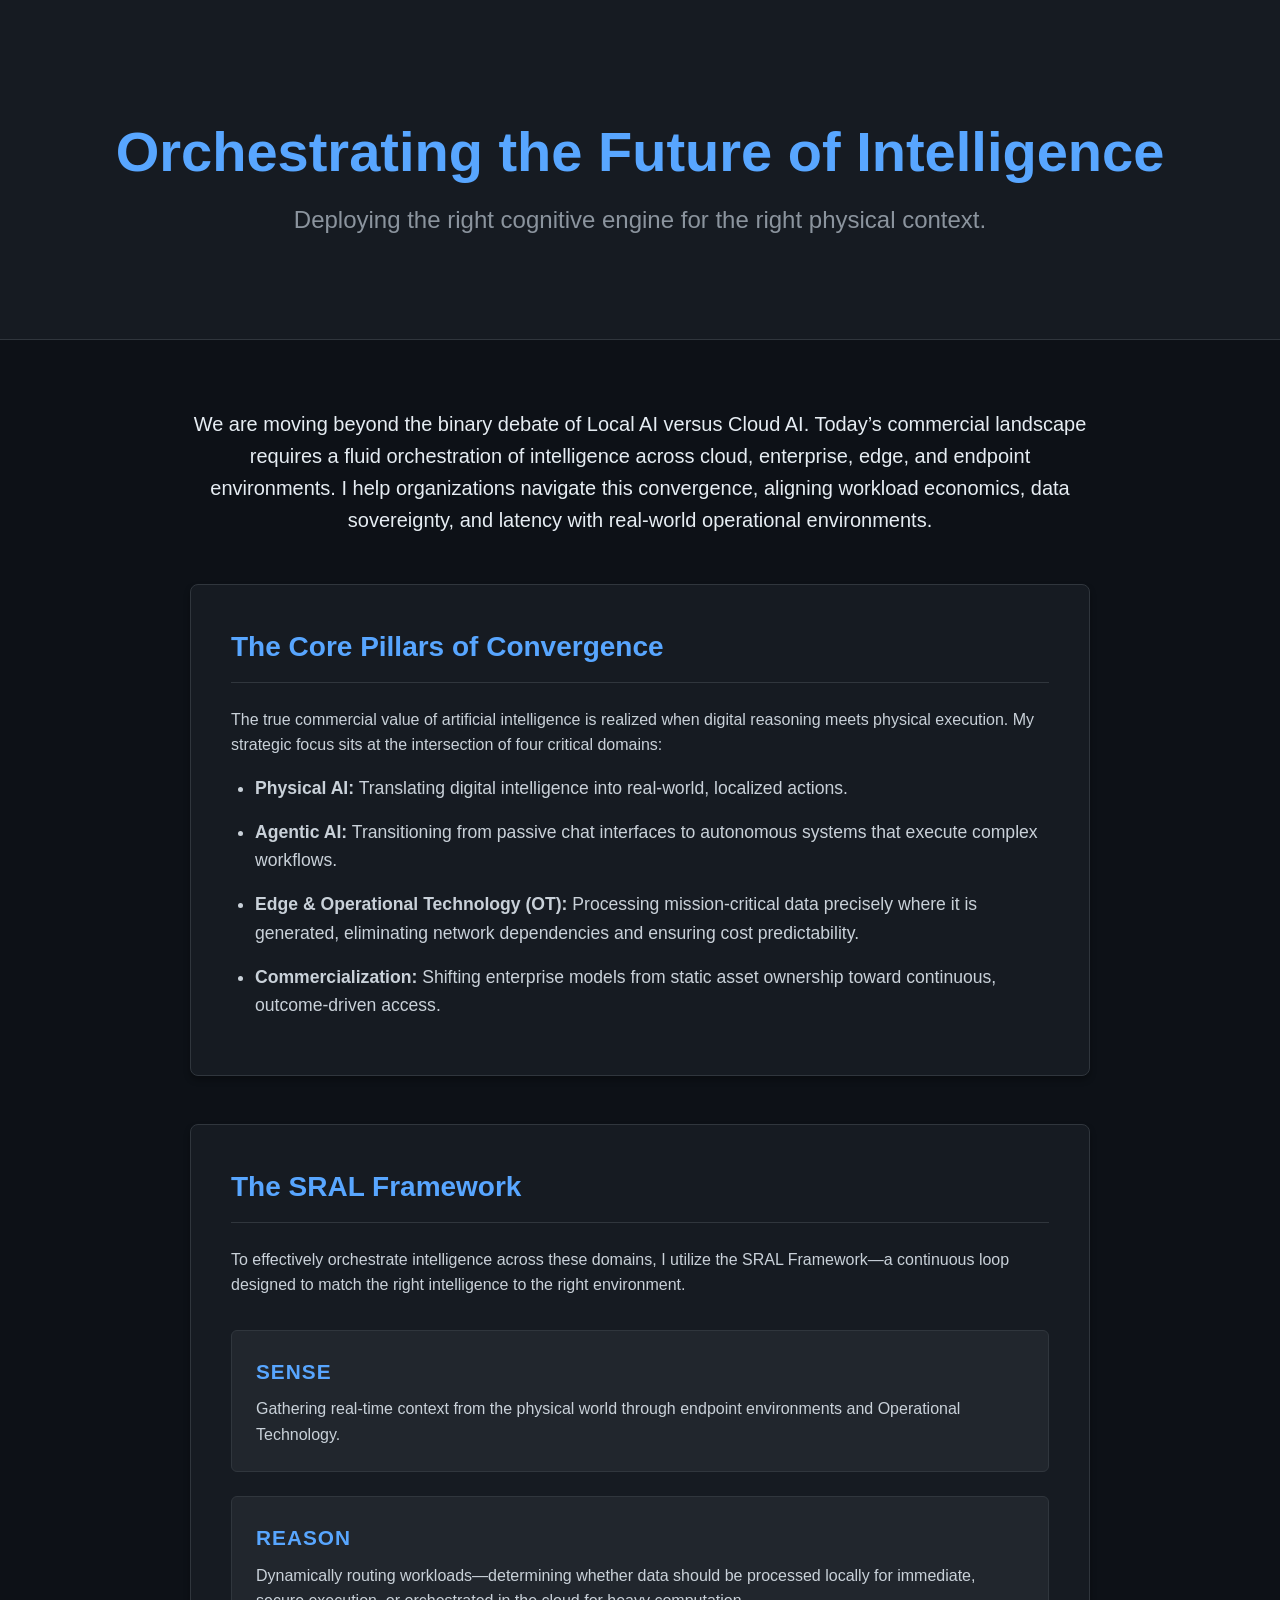
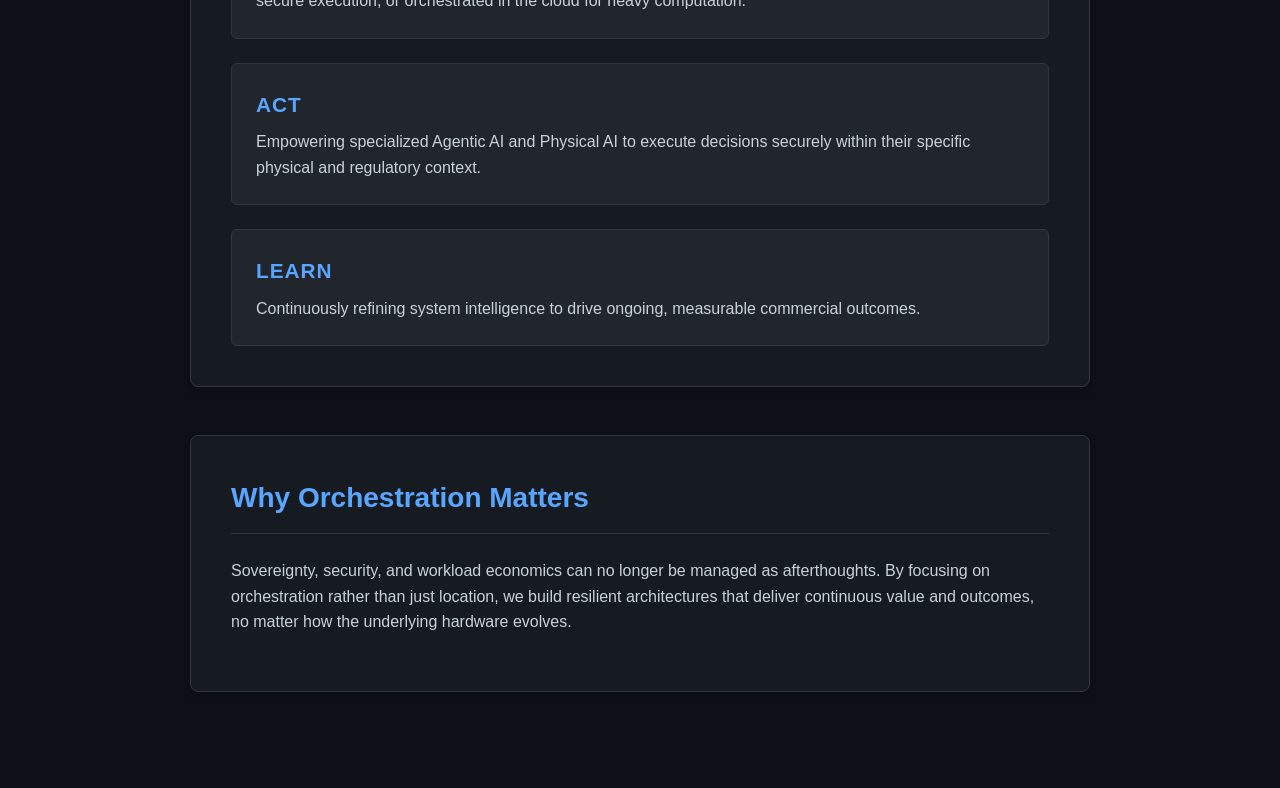
==== commit ac0b67b2: "Update index.html" ====
--- a/index.html
+++ b/index.html
@@ -1 +1,152 @@
-<!doctype html><html lang="en"><head><meta charset="utf-8"><meta name="viewport" content="width=device-width,initial-scale=1"><meta name="theme-color" content="#070b12"><meta name="description" content="Muhammad A. Yunas — Physical AI & Agentic AI GTM Leader. Commercializing complex B2B technology across industrial AI, OT/IT convergence, and enterprise infrastructure."><meta name="author" content="Muhammad A. Yunas"><link rel="canonical" href="https://www.muhammad-yunas.com/"><meta property="og:type" content="website"><meta property="og:title" content="Muhammad Yunas | Physical AI & Agentic AI GTM Leader"><meta property="og:description" content="I build revenue engines where AI that senses, reasons, acts, and learns meets the physical world."><meta property="og:url" content="https://www.muhammad-yunas.com/"><meta property="og:image" content="https://www.muhammad-yunas.com/assets/og-preview.png"><title>Muhammad Yunas | Physical AI & Agentic AI GTM Leader</title><style>:root{--bg:#070b12;--panel:#0d141f;--text:#f5f7fa;--muted:#9eabba;--line:#273548;--gold:#d9b84c;--gold2:#f0d574;--blue:#67b1ff;--green:#50d99a;--max:1200px;--r:18px;--shadow:0 24px 70px rgba(0,0,0,.32)}*{box-sizing:border-box}html{scroll-behavior:smooth}body{margin:0;color:var(--text);font:16px/1.7 Inter,ui-sans-serif,system-ui,-apple-system,"Segoe UI",Roboto,Arial,sans-serif;background:radial-gradient(900px 600px at 5% -10%,rgba(217,184,76,.12),transparent 65%),radial-gradient(900px 650px at 100% 0,rgba(103,177,255,.11),transparent 65%),var(--bg)}a{color:inherit;text-decoration:none}.wrap{width:min(var(--max),92vw);margin:auto}.topbar{position:sticky;top:0;z-index:50;background:rgba(7,11,18,.9);backdrop-filter:blur(16px);border-bottom:1px solid rgba(255,255,255,.08)}.topbar-in{min-height:78px;display:flex;align-items:center;justify-content:space-between;gap:20px}.identity{display:flex;flex-direction:column;line-height:1.05}.brand{font-size:1.02rem;font-weight:900;letter-spacing:-.02em}.brand b{color:var(--gold2)}.eyebrow{margin-top:6px;color:var(--gold2);font-size:.68rem;font-weight:850;letter-spacing:1.6px;text-transform:uppercase}.top-icons{display:flex;align-items:center;gap:10px}.icon-link{width:40px;height:40px;display:grid;place-items:center;border:1px solid rgba(255,255,255,.13);border-radius:11px;background:rgba(255,255,255,.025);color:#dce4ee;transition:.2s}.icon-link:hover{transform:translateY(-2px);border-color:rgba(240,213,116,.7);color:var(--gold2);background:rgba(217,184,76,.07)}.icon-link svg{width:19px;height:19px;fill:currentColor}.icon-link.linkedin svg{width:20px;height:20px}.icon-link.email svg{width:21px;height:21px;fill:none;stroke:currentColor;stroke-width:1.8}.icon-link.resume svg{fill:none;stroke:currentColor;stroke-width:1.7}.hero{position:relative;min-height:760px;display:flex;align-items:center;padding:95px 0 100px}.hero:before{content:"";position:absolute;inset:0;z-index:-1;border-radius:34px;background:linear-gradient(90deg,rgba(7,11,18,.99),rgba(7,11,18,.9) 58%,rgba(7,11,18,.36)),url("assets/hero-bg.jpg") center/cover;opacity:.58}.hero-copy{max-width:930px}.kicker{color:#9bd2ff;text-transform:uppercase;letter-spacing:2px;font-size:.72rem;font-weight:850}.hero h1{font-size:clamp(3.3rem,7vw,6.8rem);line-height:.94;letter-spacing:-.065em;margin:20px 0 28px;max-width:11ch}.gradient{background:linear-gradient(105deg,#fff9df 0%,#e1c35b 43%,#8fc7ff 88%);-webkit-background-clip:text;background-clip:text;color:transparent}.hero-lead{max-width:850px;color:#d5dce6;font-size:clamp(1.12rem,2vw,1.4rem);line-height:1.55}.hero-lead strong{color:#fff}.hero-story{max-width:820px;color:var(--muted);font-size:1.02rem}.operating{margin-top:27px;color:var(--gold2);font-weight:900;letter-spacing:.025em}.story-marker{display:flex;align-items:center;gap:12px;margin-top:42px;color:#cbd5e2;font-size:.78rem;text-transform:uppercase;letter-spacing:1.4px;font-weight:800}.story-marker i{display:block;width:48px;height:1px;background:var(--gold)}section{padding:88px 0}.section-head{margin-bottom:30px}.section-head h2{font-size:clamp(2rem,4vw,3.2rem);line-height:1.03;margin:0 0 13px;letter-spacing:-.045em}.section-head p{margin:0;max-width:860px;color:var(--muted)}.story-intro{display:grid;grid-template-columns:.7fr 1.3fr;gap:55px;align-items:start}.story-label{color:var(--gold2);font-size:.74rem;font-weight:900;letter-spacing:1.7px;text-transform:uppercase}.story-copy{font-size:1.08rem;color:#d4dce7}.story-copy p{margin:0 0 21px}.story-copy p:last-child{margin-bottom:0}.pullquote{margin:38px 0 0;border-left:3px solid var(--gold);padding:17px 0 17px 22px;color:#f5f7fa;font-size:clamp(1.35rem,2.6vw,2rem);line-height:1.25;font-weight:850;max-width:850px}.timeline{display:grid;grid-template-columns:repeat(4,1fr);gap:1px;background:var(--line);border:1px solid var(--line);border-radius:20px;overflow:hidden;margin-top:40px}.timeline article{background:linear-gradient(180deg,#0d141f,#0a1018);padding:25px}.timeline .year{color:var(--gold2);font-size:.72rem;font-weight:900;letter-spacing:1.4px;text-transform:uppercase}.timeline h3{margin:8px 0 7px;font-size:1.08rem}.timeline p{margin:0;color:var(--muted);font-size:.88rem}.grid{display:grid;gap:17px}.g2{grid-template-columns:repeat(2,1fr)}.g3{grid-template-columns:repeat(3,1fr)}.card{background:linear-gradient(180deg,rgba(255,255,255,.038),rgba(255,255,255,.014));border:1px solid var(--line);border-radius:var(--r);padding:26px;box-shadow:var(--shadow)}.card h3{margin:0 0 9px;font-size:1.1rem}.card p{margin:0;color:var(--muted)}.pills{display:flex;flex-wrap:wrap;gap:8px;margin-top:19px}.pill{padding:6px 10px;border:1px solid #3a475a;border-radius:999px;background:#141d29;color:#dce3ec;font-size:.78rem}.stats .num{font-size:2.4rem;font-weight:950;color:var(--gold2);letter-spacing:-.04em}.stats .label{color:var(--muted);font-size:.9rem}.bar{height:6px;background:#202a38;border-radius:99px;margin-top:15px;overflow:hidden}.bar i{display:block;height:100%;width:var(--w);background:linear-gradient(90deg,var(--gold),var(--blue));border-radius:inherit}.section-note{margin-top:20px;color:#cdd6e2;font-weight:700}.case-card{display:flex;flex-direction:column}.case-img{width:100%;height:175px;object-fit:cover;border-radius:13px;margin-bottom:17px;border:1px solid var(--line)}.case-card .meta{color:var(--gold2);font-size:.76rem;font-weight:850;letter-spacing:.8px;text-transform:uppercase}.case-card h3{margin-top:8px}.case-card .btn{align-self:flex-start;margin-top:18px}.btn{display:inline-flex;align-items:center;justify-content:center;padding:10px 14px;border:1px solid var(--line);border-radius:11px;background:#141d2a;font-weight:780;font-size:.86rem;transition:.2s}.btn:hover{transform:translateY(-2px);border-color:#5b6b82}.loop-grid{display:grid;grid-template-columns:repeat(4,1fr);gap:14px}.loop-card{position:relative;padding:27px 22px;border:1px solid var(--line);border-radius:18px;background:linear-gradient(180deg,rgba(255,255,255,.04),rgba(255,255,255,.012))}.loop-card .step{font-size:.7rem;letter-spacing:1.5px;color:var(--gold2);font-weight:900;text-transform:uppercase}.loop-card h3{font-size:1.55rem;margin:8px 0}.loop-card p{color:var(--muted);font-size:.89rem;margin:0}.loop-arrow{position:absolute;right:-14px;top:50%;transform:translateY(-50%);color:var(--gold2);font-weight:900;font-size:1.2rem;z-index:2}.loop-caption{margin-top:25px;text-align:center;font-weight:850;color:#dbe4ef;font-size:1.02rem}.cockpit{border:1px solid rgba(103,177,255,.38);border-radius:25px;overflow:hidden;background:linear-gradient(180deg,#0d141f,#080d14);box-shadow:0 28px 80px rgba(0,0,0,.42)}.cockpit-copy{padding:30px 30px 15px}.cockpit-badge{display:inline-flex;color:#9bd2ff;border:1px solid rgba(103,177,255,.4);border-radius:999px;padding:5px 10px;font-size:.72rem;text-transform:uppercase;letter-spacing:.8px}.cockpit h2{margin:12px 0 8px}.cockpit p{color:var(--muted);max-width:850px}.cockpit-window{margin:16px;border:1px solid #293b50;border-radius:16px;overflow:hidden;background:#05090e}.cockpit-window iframe{display:block;width:100%;height:610px;border:0}.cockpit-foot{display:flex;justify-content:space-between;align-items:center;gap:16px;flex-wrap:wrap;padding:16px 30px 25px}.status{color:var(--green);font-size:.82rem;font-weight:750}.note{color:var(--muted);font-size:.84rem}.closing{padding:105px 0 115px;text-align:center}.closing .closing-kicker{color:var(--gold2);font-size:.74rem;font-weight:900;letter-spacing:1.7px;text-transform:uppercase}.closing h2{font-size:clamp(2.4rem,5vw,4.5rem);line-height:.98;letter-spacing:-.055em;max-width:900px;margin:18px auto 20px}.closing p{max-width:760px;margin:0 auto;color:var(--muted);font-size:1.05rem}.final-line{margin:48px auto 0;max-width:900px;font-size:clamp(1.55rem,3vw,2.5rem);line-height:1.18;font-weight:900;color:#f5f7fa}.final-line span{color:var(--gold2)}.footer{border-top:1px solid var(--line);padding:28px 0 38px;color:#748194;font-size:.78rem;text-align:center}.reveal{opacity:0;transform:translateY(14px);transition:.6s ease}.reveal.show{opacity:1;transform:none}@media(max-width:900px){.story-intro{grid-template-columns:1fr;gap:20px}.timeline{grid-template-columns:repeat(2,1fr)}.g2,.g3{grid-template-columns:1fr}.loop-grid{grid-template-columns:1fr 1fr}.loop-arrow{display:none}.cockpit-window iframe{height:500px}}@media(max-width:560px){.topbar-in{min-height:72px}.icon-link{width:36px;height:36px}.hero{min-height:auto;padding:75px 0 85px}.hero h1{font-size:3.25rem}.timeline{grid-template-columns:1fr}.loop-grid{grid-template-columns:1fr}.cockpit-copy,.cockpit-foot{padding-left:18px;padding-right:18px}.cockpit-window{margin-left:8px;margin-right:8px}.cockpit-window iframe{height:420px}}@media(prefers-reduced-motion:reduce){html{scroll-behavior:auto}.reveal{opacity:1;transform:none;transition:none}.btn,.icon-link{transition:none}}</style><script type="application/ld+json">{"@context":"https://schema.org","@type":"Person","name":"Muhammad A. Yunas","url":"https://www.muhammad-yunas.com/","sameAs":["https://www.linkedin.com/in/muhammadyunas"],"jobTitle":"Physical AI & Agentic AI GTM Leader","email":"mailto:YunasMuh@gmail.com"}</script></head><body><header class="topbar"><div class="wrap topbar-in"><div class="identity"><a class="brand" href="#top">Muhammad A. <b>Yunas</b></a><div class="eyebrow">Physical AI • Agentic AI • GTM</div></div><div class="top-icons"><a class="icon-link linkedin" href="https://www.linkedin.com/in/muhammadyunas" target="_blank" rel="noopener" aria-label="LinkedIn" title="LinkedIn"><svg viewBox="0 0 24 24" aria-hidden="true"><path d="M5.2 7.1A2.1 2.1 0 1 1 5.2 3a2.1 2.1 0 0 1 0 4.1ZM3.4 8.8h3.6V20H3.4V8.8Zm5.8 0h3.4v1.5h.1c.5-.9 1.7-1.9 3.6-1.9 3.8 0 4.5 2.5 4.5 5.8V20h-3.6v-5.2c0-1.2 0-2.8-1.7-2.8s-2 1.3-2 2.7V20H9.2V8.8Z"/></svg></a><a class="icon-link resume" href="Muhammad_Yunas_Resume_2026.pdf" download aria-label="Resume" title="Resume"><svg viewBox="0 0 24 24" aria-hidden="true"><path d="M6 2.8h8l4 4V21H6V2.8Zm7.5 1.7v3.1h3.1M8.5 11h7M8.5 14h7M8.5 17h5"/></svg></a><a class="icon-link email" href="mailto:YunasMuh@gmail.com" aria-label="Email" title="Email"><svg viewBox="0 0 24 24" aria-hidden="true"><rect x="3" y="5" width="18" height="14" rx="2"/><path d="m4 7 8 6 8-6"/></svg></a></div></div></header><main id="top" class="wrap"><section class="hero reveal"><div class="hero-copy"><div class="kicker">The physical world is becoming computable.</div><h1><span class="gradient">I build revenue engines for the Physical AI era.</span></h1><p class="hero-lead">I work where <strong>AI that senses, reasons, acts, and learns</strong> meets factories, grids, buildings, infrastructure, and the people who run them.</p><p class="hero-story">For nearly two decades, I have entered technically complex markets early, found the commercial signal inside the noise, and built the GTM architecture that turns emerging technology into enterprise adoption and revenue.</p><p class="operating">Listen Deeply. Clarify Relentlessly. Execute Decisively.</p><div class="story-marker"><i></i><span>A career built at the intersection of steel and silicon</span></div></div></section><section class="reveal"><div class="story-intro"><div><div class="story-label">The story</div><h2 style="font-size:clamp(2rem,4vw,3.4rem);line-height:1.03;letter-spacing:-.045em;margin:14px 0 0">I didn't start in Physical AI. I grew into it.</h2></div><div class="story-copy"><p>Long before “Physical AI” became a category, I was already working at the boundary between physical systems and digital intelligence. The pattern kept repeating: the physical world generated signals, technology captured them, and organizations still struggled to turn those signals into decisions.</p><p>At <strong>Schneider Electric</strong>, DCIM showed me the commercial opportunity in giving infrastructure a digital nervous system. At <strong>Dell Technologies</strong>, I reframed cybersecurity around cyber-physical resilience — uptime, safety, continuity, and consequence. At <strong>Uptake</strong>, I bridged OT and IT for predictive maintenance and asset intelligence. At <strong>UST</strong>, I repositioned capabilities as Physical Operations Intelligence for manufacturing, supply chain, and engineering buyers.</p><p>Now the pieces are converging. OT, IT, sensors, edge intelligence, AI, autonomy, and enterprise software are becoming one commercial conversation. That is the market I know how to translate — from technical possibility into a story a buyer can understand, a sales team can repeat, and an executive can fund.</p></div></div><div class="pullquote">“The technology is changing fast. The commercial problem is remarkably consistent: <span style="color:var(--gold2)">make complexity legible, then make the organization move.</span>”</div><div class="timeline"><article><div class="year">01 · Schneider Electric</div><h3>Give infrastructure a nervous system.</h3><p>DCIM, smart infrastructure, and category creation.</p></article><article><div class="year">02 · Dell Technologies</div><h3>Make resilience physical.</h3><p>Cybersecurity translated into uptime, safety, and continuity.</p></article><article><div class="year">03 · Uptake + UST</div><h3>Bridge OT and IT.</h3><p>Predictive operations and Physical Operations Intelligence.</p></article><article><div class="year">04 · Now</div><h3>Commercialize the convergence.</h3><p>Physical AI, Agentic AI, autonomy, and industrial GTM.</p></article></div></section><section id="impact" class="reveal"><div class="section-head"><h2>Then the story has to produce evidence.</h2><p>Selected commercial signals — the measurable outcome of positioning, GTM architecture, and execution working together.</p></div><div class="grid g2 stats"><article class="card"><div class="num">$150M+</div><div class="label">Revenue influenced across B2B software, cybersecurity, and industrial intelligence.</div><div class="bar"><i style="--w:92%"></i></div></article><article class="card"><div class="num">$24M</div><div class="label">Net-new pipeline structured through repeatable GTM programs.</div><div class="bar"><i style="--w:84%"></i></div></article><article class="card"><div class="num">+42%</div><div class="label">Competitive win-rate lift through executive-level repositioning.</div><div class="bar"><i style="--w:88%"></i></div></article><article class="card"><div class="num">12% → 38%</div><div class="label">Market-share growth through category-defining GTM.</div><div class="bar"><i style="--w:96%"></i></div></article></div><p class="section-note">The numbers matter. The repeatable system behind them matters more.</p></section><section id="work" class="reveal"><div class="section-head"><h2>Where the story became work.</h2><p>Selected examples — not job descriptions, but commercial problems solved across the physical-to-digital spectrum.</p></div><div class="grid g3"><article class="card case-card"><img class="case-img" src="assets/case-schneider-thumb.jpg" alt="Industrial OT IT case study"><div class="meta">Schneider Electric · Product Marketing</div><h3>Defining DCIM &amp; Physical AI Foundations</h3><p>Defined and commercialized DCIM from inception; connected infrastructure signals into a coherent category story and drove $32M revenue across 12+ launches.</p><a class="btn" href="case-studies/ot-it-convergence.html">View case study →</a></article><article class="card case-card"><img class="case-img" src="assets/case-dell-thumb.jpg" alt="Dell enterprise technology case study"><div class="meta">Dell Technologies · Product Marketing</div><h3>Cyber-Physical Resilience</h3><p>Reframed backup and recovery around uptime, safety, and operational continuity — improving competitive win rates 42% and growing market share 37%.</p><a class="btn" href="case-studies/gtm-ot-it.html">View case study →</a></article><article class="card case-card"><img class="case-img" src="assets/case-consulting-thumb.jpg" alt="Strategic advisory case study"><div class="meta">Uptake Technologies · Product Marketing</div><h3>OT/IT Convergence for Industrial AI</h3><p>Bridged OT and IT buyer languages for predictive maintenance and asset intelligence, reducing enterprise sales cycles 40% and increasing target-account engagement 35%.</p><a class="btn" href="case-studies/gtm-ot-it.html">View case study →</a></article></div></section><section id="loop" class="reveal"><div class="section-head"><h2>How Physical AI thinks. How I think about GTM.</h2><p>The intelligence loop is simple: sense what is happening, reason about what it means, act on the decision, and learn from the outcome.</p></div><div class="loop-grid"><article class="loop-card"><div class="step">01 · Sense</div><h3>Sense</h3><p>Perceive signals from SCADA, sensors, enterprise systems, machines, environments, and the people who operate them.</p><span class="loop-arrow">→</span></article><article class="loop-card"><div class="step">02 · Reason</div><h3>Reason</h3><p>Interpret context, consequence, physics, patterns, and business impact before deciding what matters.</p><span class="loop-arrow">→</span></article><article class="loop-card"><div class="step">03 · Act</div><h3>Act</h3><p>Turn intelligence into intervention, automation, recommendations, and autonomy aligned to operational risk.</p><span class="loop-arrow">→</span></article><article class="loop-card"><div class="step">04 · Learn</div><h3>Learn</h3><p>Use outcomes and feedback to improve models, decisions, operations, and the next commercial motion.</p></article></div><div class="loop-caption">Physical AI closes the loop. My job is to turn that intelligence loop into a repeatable commercial loop.</div></section><section id="capabilities" class="reveal"><div class="section-head"><h2>The commercial translator.</h2><p>I sit between product, engineering, sales, operators, partners, and the executive buyer — translating enough technical depth to be credible and enough commercial clarity to create movement.</p></div><div class="grid g2"><article class="card"><h3>Positioning &amp; Category Creation</h3><p>Turn complex capabilities into a category narrative, buyer language, competitive distinction, and executive-level business case.</p><div class="pills"><span class="pill">Physical AI</span><span class="pill">Agentic AI</span><span class="pill">Industrial Intelligence</span><span class="pill">Cyber-Physical Resilience</span></div></article><article class="card"><h3>GTM Architecture</h3><p>Design ICP, segmentation, launch systems, sales motions, partner ecosystems, pipeline programs, and repeatable commercialization.</p><div class="pills"><span class="pill">Enterprise SaaS</span><span class="pill">OT/IT Convergence</span><span class="pill">Launch Strategy</span><span class="pill">Revenue Architecture</span></div></article><article class="card"><h3>Technical Translation</h3><p>Bridge plant-floor reality and boardroom economics — SCADA, edge, telemetry, digital twins, AI, autonomy, risk, and revenue.</p><div class="pills"><span class="pill">SCADA / DCS</span><span class="pill">Edge Intelligence</span><span class="pill">Digital Twin</span><span class="pill">Autonomy</span></div></article><article class="card"><h3>Organizational Alignment</h3><p>Align Product, Sales, Marketing, Engineering, partners, and executives around one story and one measurable commercial outcome.</p><div class="pills"><span class="pill">Executive Narrative</span><span class="pill">Sales Enablement</span><span class="pill">Competitive Intelligence</span><span class="pill">PMM Leadership</span></div></article></div></section><section id="cockpit" class="reveal"><div class="cockpit"><div class="cockpit-copy"><span class="cockpit-badge">Interactive proof of thinking</span><h2>Physical AI Operations Cockpit</h2><p>A hands-on demonstration of how I think about operational telemetry, system health, autonomy, diagnostics, predictive signals, and human decision-making. Something to operate — not simply something to read.</p></div><div class="cockpit-window"><iframe src="cockpit.html" title="Physical AI Operations Cockpit interactive preview" loading="lazy"></iframe></div><div class="cockpit-foot"><span class="status">● LIVE INTERACTIVE DEMO</span><span class="note">Use the full-screen launch if your browser blocks embedded app content.</span><a class="btn" href="cockpit.html">Launch Full Cockpit ↗</a></div></div></section><section class="closing reveal"><div class="closing-kicker">The next chapter</div><h2>Physical AI is becoming a market.<br>I know how to make it a business.</h2><p>The next wave will not be won by technical capability alone. It will be won by companies that can explain the value, earn enterprise trust, align the organization, and build a GTM system that compounds.</p><div class="final-line">Listen Deeply. <span>Clarify Relentlessly.</span> Execute Decisively.</div></section></main><footer class="footer">© 2026 Muhammad A. Yunas · Physical AI &amp; Agentic AI GTM Leader</footer><script>const io=new IntersectionObserver(es=>es.forEach(e=>{if(e.isIntersecting)e.target.classList.add('show')}),{threshold:.08});document.querySelectorAll('.reveal').forEach(el=>io.observe(el));</script></body></html>+<!DOCTYPE html>
+<html lang="en">
+<head>
+    <meta charset="UTF-8">
+    <meta name="viewport" content="width=device-width, initial-scale=1.0">
+    <title>Orchestrating the Future of Intelligence</title>
+    <style>
+        body {
+            font-family: 'Segoe UI', Roboto, Helvetica, Arial, sans-serif;
+            margin: 0;
+            padding: 0;
+            background-color: #0d1117;
+            color: #c9d1d9;
+            line-height: 1.6;
+        }
+        header {
+            background-color: #161b22;
+            padding: 5rem 2rem;
+            text-align: center;
+            border-bottom: 1px solid #30363d;
+        }
+        h1 {
+            font-size: 3.5rem;
+            color: #58a6ff;
+            margin-bottom: 1rem;
+            line-height: 1.2;
+        }
+        h2 {
+            color: #8b949e;
+            font-weight: 300;
+            margin-top: 0;
+            font-size: 1.5rem;
+        }
+        .container {
+            max-width: 900px;
+            margin: 0 auto;
+            padding: 3rem 2rem;
+        }
+        .hook {
+            font-size: 1.25rem;
+            margin-bottom: 3rem;
+            text-align: center;
+            color: #e6edf3;
+        }
+        .section {
+            margin-bottom: 3rem;
+            background: #161b22;
+            padding: 2.5rem;
+            border-radius: 8px;
+            border: 1px solid #30363d;
+            box-shadow: 0 4px 6px rgba(0,0,0,0.3);
+        }
+        .section h3 {
+            color: #58a6ff;
+            font-size: 1.75rem;
+            margin-top: 0;
+            border-bottom: 1px solid #30363d;
+            padding-bottom: 0.75rem;
+            margin-bottom: 1.5rem;
+        }
+        ul {
+            padding-left: 1.5rem;
+        }
+        li {
+            margin-bottom: 1rem;
+            font-size: 1.1rem;
+        }
+        .sral-framework {
+            display: flex;
+            flex-wrap: wrap;
+            gap: 1.5rem;
+            margin-top: 2rem;
+        }
+        .sral-step {
+            flex: 1 1 calc(50% - 1.5rem);
+            background: #21262d;
+            padding: 1.5rem;
+            border-radius: 6px;
+            border: 1px solid #30363d;
+        }
+        .sral-step strong {
+            color: #58a6ff;
+            font-size: 1.3rem;
+            display: block;
+            margin-bottom: 0.5rem;
+            text-transform: uppercase;
+            letter-spacing: 1px;
+        }
+        @media (max-width: 768px) {
+            .sral-step {
+                flex: 1 1 100%;
+            }
+            h1 {
+                font-size: 2.5rem;
+            }
+        }
+    </style>
+</head>
+<body>
+
+<header>
+    <h1>Orchestrating the Future of Intelligence</h1>
+    <h2>Deploying the right cognitive engine for the right physical context.</h2>
+</header>
+
+<div class="container">
+    <p class="hook">
+        We are moving beyond the binary debate of Local AI versus Cloud AI. Today’s commercial landscape requires a fluid orchestration of intelligence across cloud, enterprise, edge, and endpoint environments. I help organizations navigate this convergence, aligning workload economics, data sovereignty, and latency with real-world operational environments.
+    </p>
+
+    <div class="section">
+        <h3>The Core Pillars of Convergence</h3>
+        <p>The true commercial value of artificial intelligence is realized when digital reasoning meets physical execution. My strategic focus sits at the intersection of four critical domains:</p>
+        <ul>
+            <li><strong>Physical AI:</strong> Translating digital intelligence into real-world, localized actions.</li>
+            <li><strong>Agentic AI:</strong> Transitioning from passive chat interfaces to autonomous systems that execute complex workflows.</li>
+            <li><strong>Edge & Operational Technology (OT):</strong> Processing mission-critical data precisely where it is generated, eliminating network dependencies and ensuring cost predictability.</li>
+            <li><strong>Commercialization:</strong> Shifting enterprise models from static asset ownership toward continuous, outcome-driven access.</li>
+        </ul>
+    </div>
+
+    <div class="section">
+        <h3>The SRAL Framework</h3>
+        <p>To effectively orchestrate intelligence across these domains, I utilize the SRAL Framework—a continuous loop designed to match the right intelligence to the right environment.</p>
+        <div class="sral-framework">
+            <div class="sral-step">
+                <strong>Sense</strong>
+                Gathering real-time context from the physical world through endpoint environments and Operational Technology.
+            </div>
+            <div class="sral-step">
+                <strong>Reason</strong>
+                Dynamically routing workloads—determining whether data should be processed locally for immediate, secure execution, or orchestrated in the cloud for heavy computation.
+            </div>
+            <div class="sral-step">
+                <strong>Act</strong>
+                Empowering specialized Agentic AI and Physical AI to execute decisions securely within their specific physical and regulatory context.
+            </div>
+            <div class="sral-step">
+                <strong>Learn</strong>
+                Continuously refining system intelligence to drive ongoing, measurable commercial outcomes.
+            </div>
+        </div>
+    </div>
+
+    <div class="section">
+        <h3>Why Orchestration Matters</h3>
+        <p>Sovereignty, security, and workload economics can no longer be managed as afterthoughts. By focusing on orchestration rather than just location, we build resilient architectures that deliver continuous value and outcomes, no matter how the underlying hardware evolves.</p>
+    </div>
+</div>
+
+</body>
+</html>
